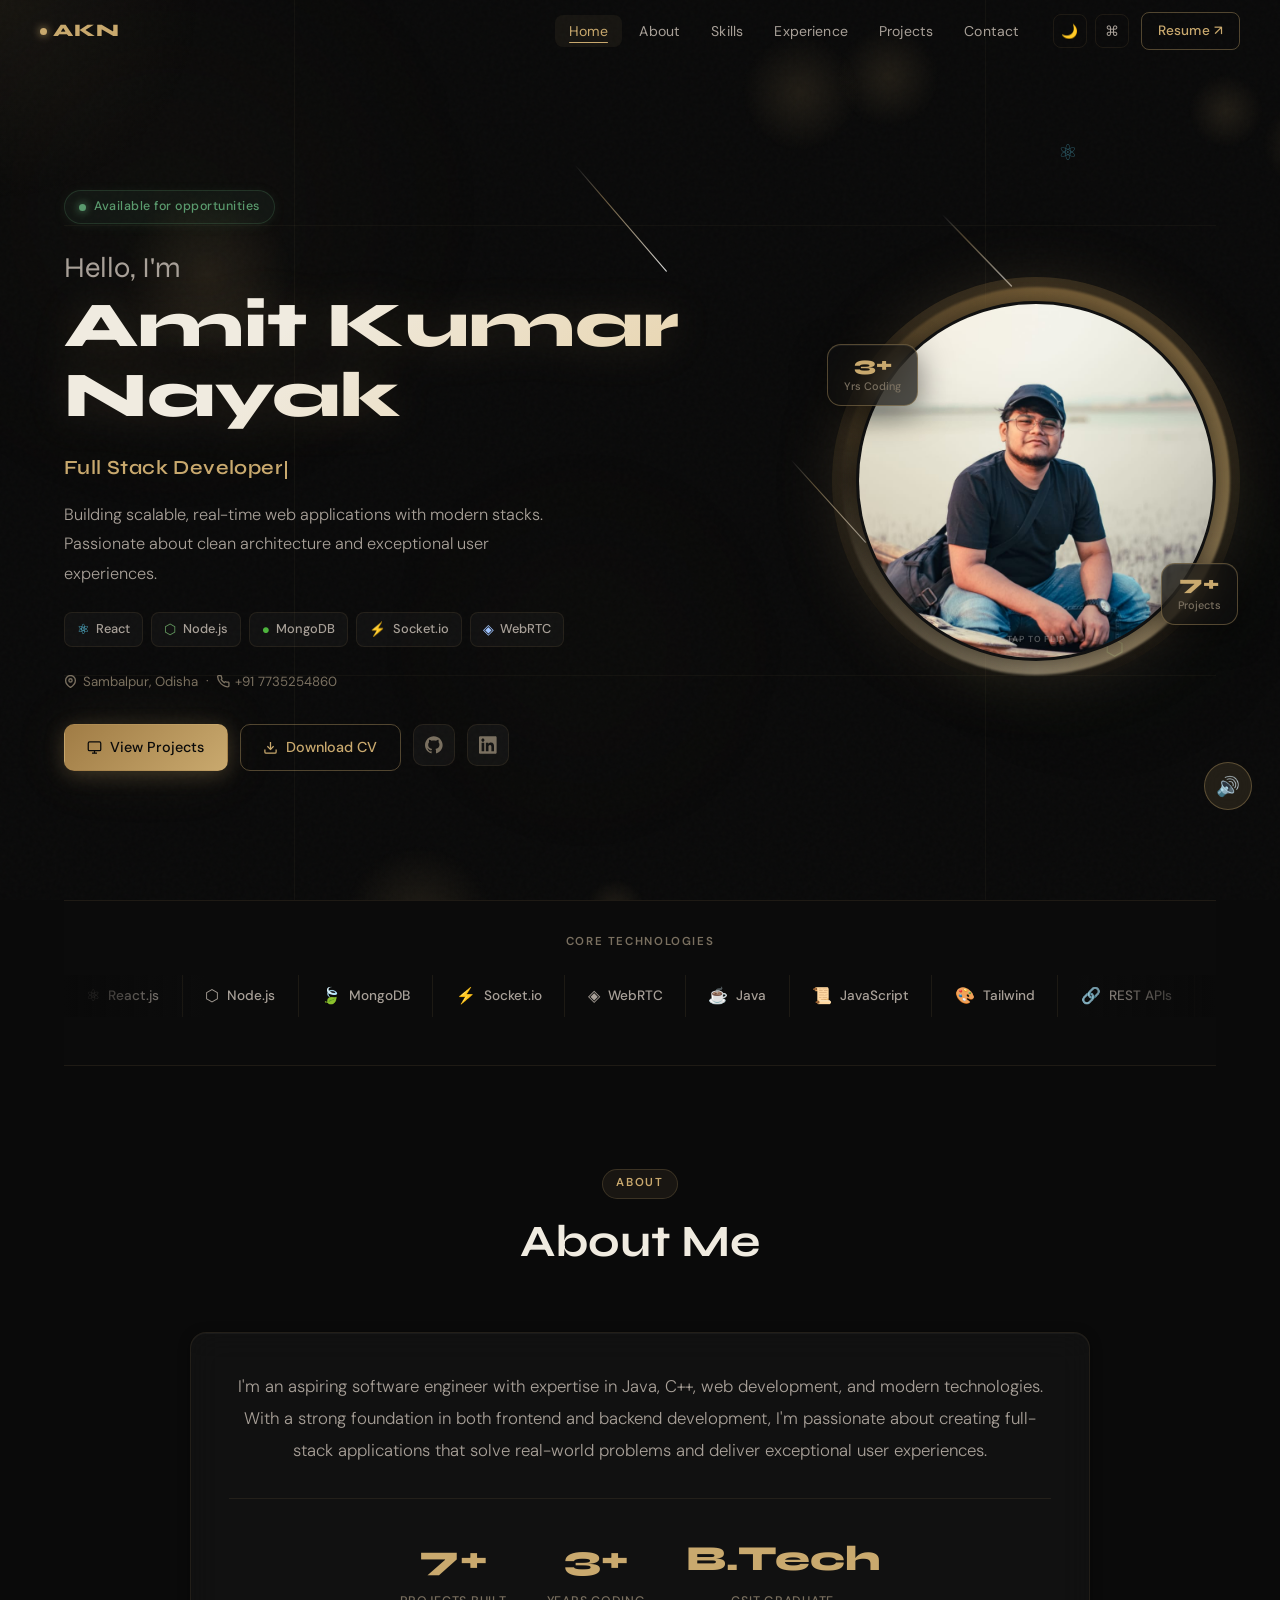
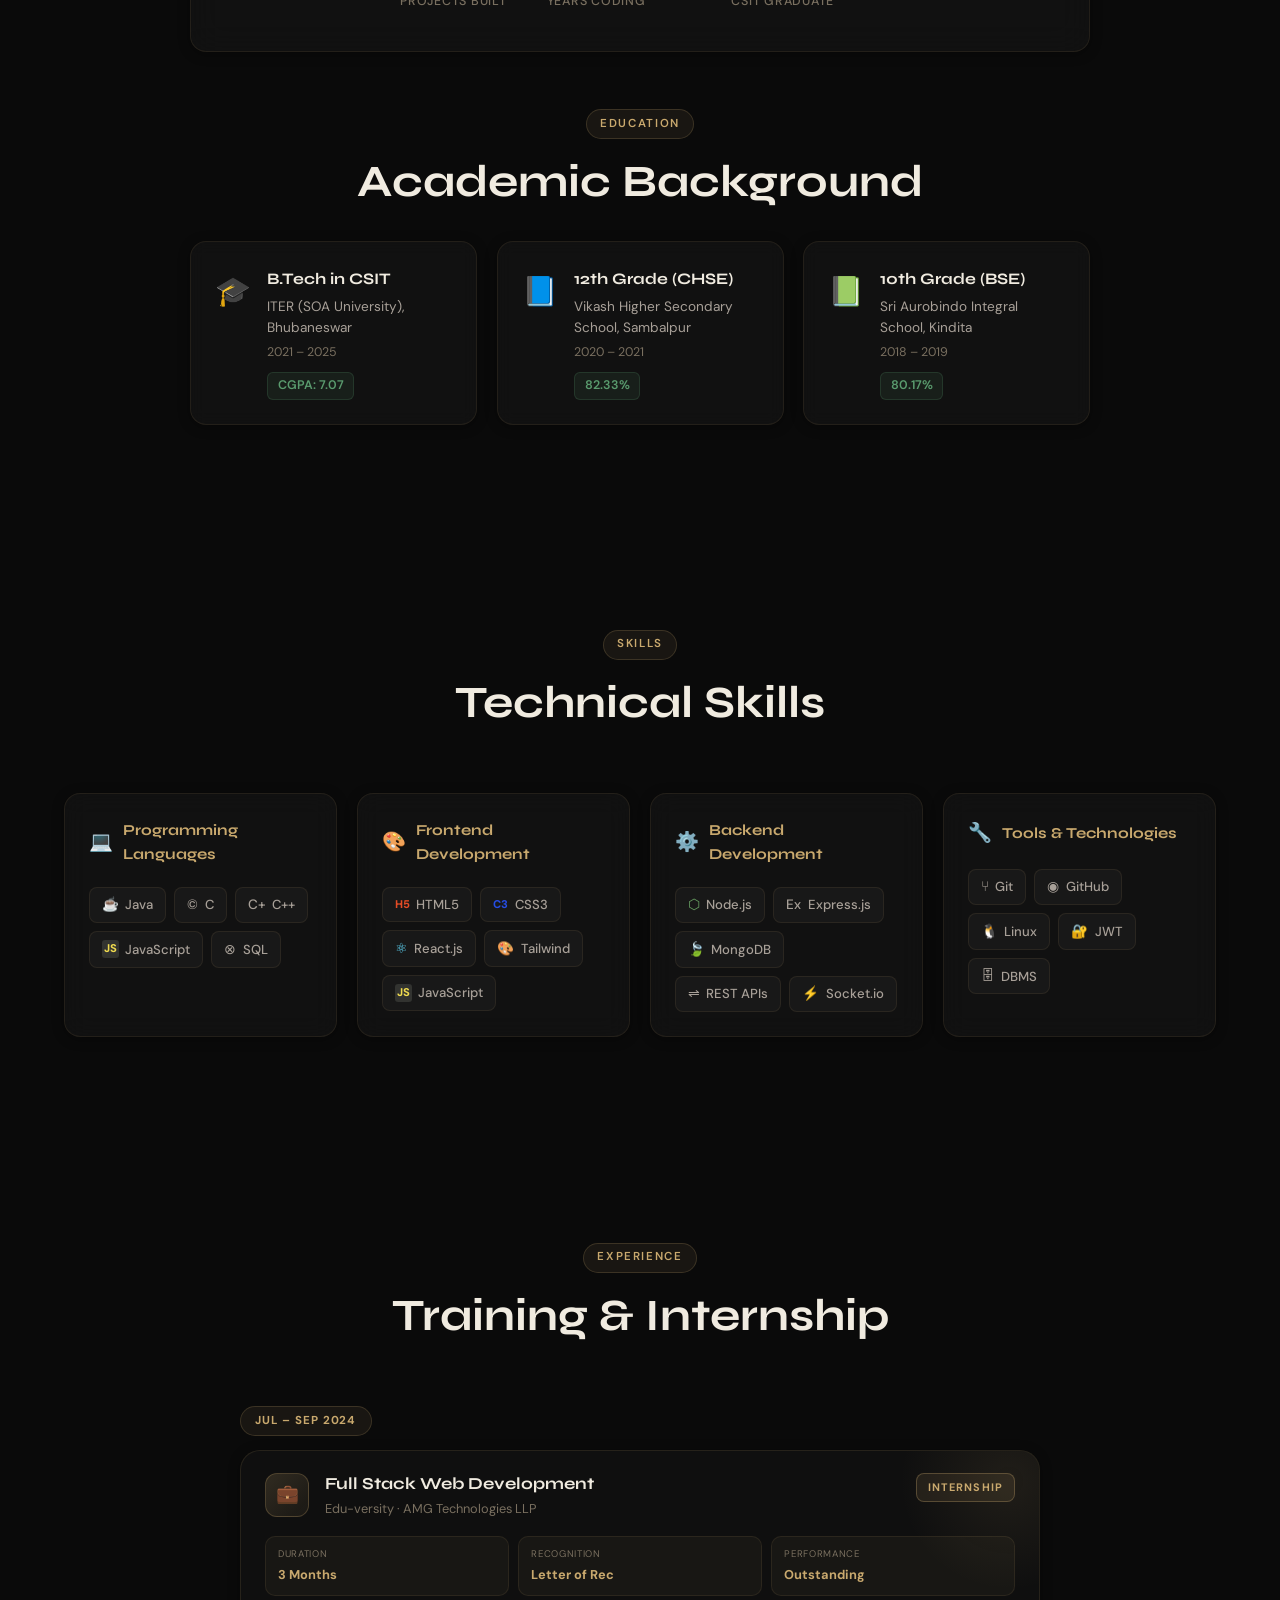
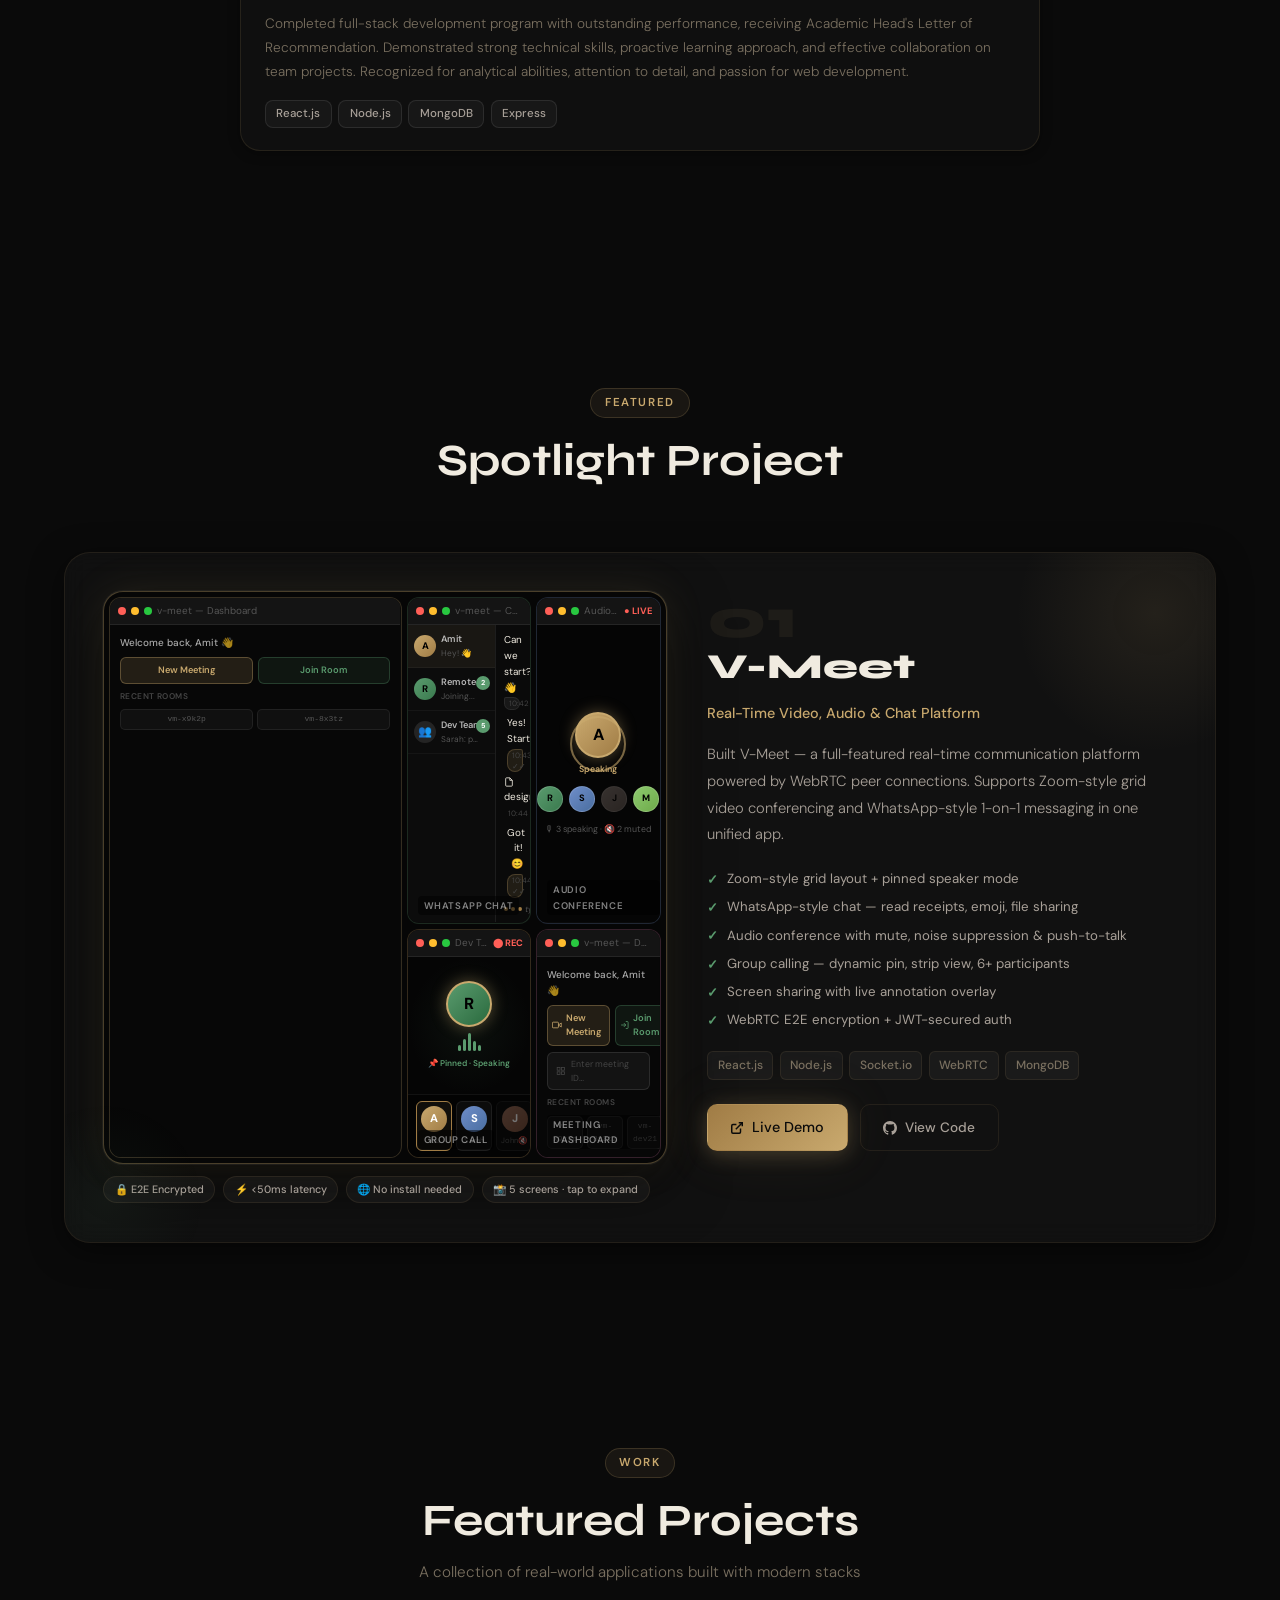
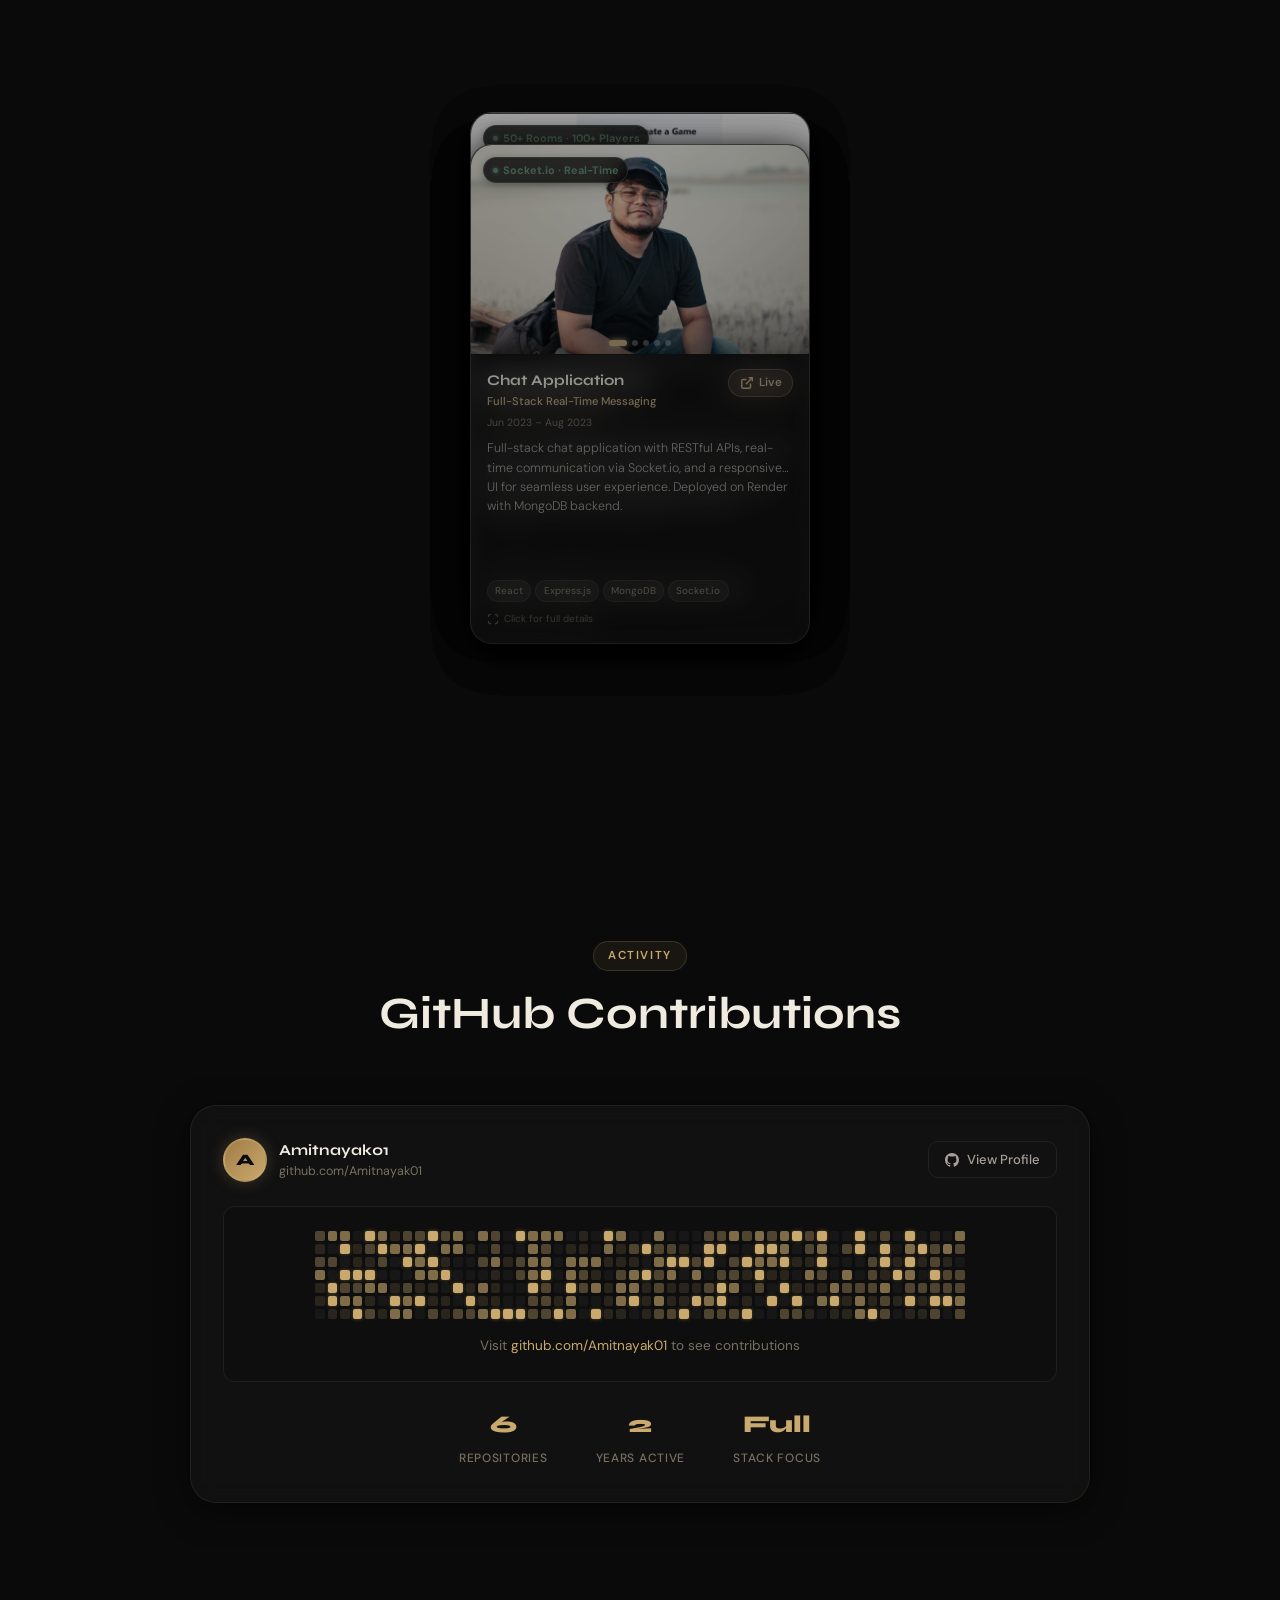
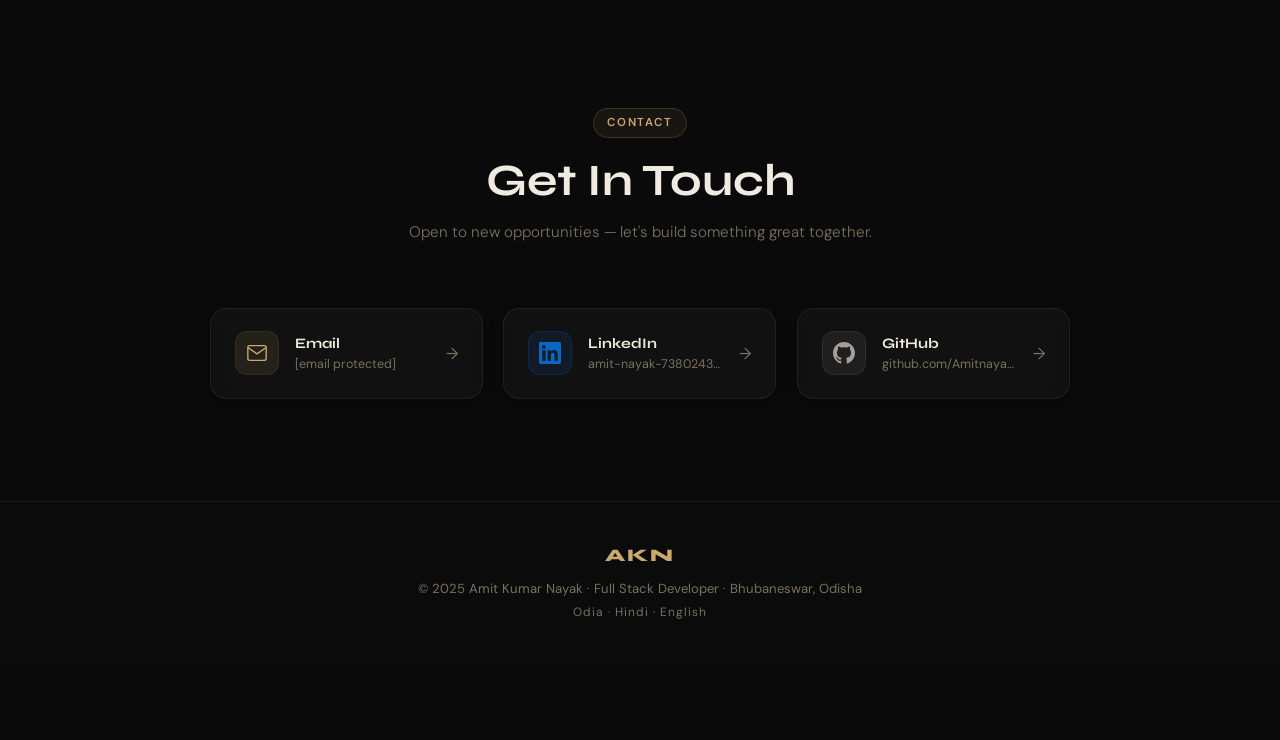
==== portfolio.html @ e5b090cf "Initial commit" ====
<!DOCTYPE html>
<html lang="en" data-theme="dark">
<head>
    <meta charset="UTF-8">
    <meta name="viewport" content="width=device-width, initial-scale=1.0">
    <title>Amit Kumar Nayak — Full Stack Developer</title>
    <meta name="description" content="Full Stack Developer specializing in React, Node.js, WebRTC & real-time applications. Building scalable, high-performance web experiences.">
    <link rel="preconnect" href="https://fonts.googleapis.com">
    <link rel="preconnect" href="https://fonts.gstatic.com" crossorigin>
    <link href="https://fonts.googleapis.com/css2?family=Syne:wght@400;500;600;700;800&family=DM+Sans:ital,opsz,wght@0,9..40,300;0,9..40,400;0,9..40,500;1,9..40,300&display=swap" rel="stylesheet">
    <link rel="stylesheet" href="styles.css">
    <style>
        /* ── Image slot styles ── */
.pc-img-slide {
    width: 100%;
    height: 100%;
    object-fit: cover;
    display: block;
    border-radius: 0;
    transition: transform 0.55s ease;
}y
        .pc-img-placeholder {
            width: 100%;
            height: 100%;
            display: flex;
            flex-direction: column;
            align-items: center;
            justify-content: center;
            gap: 0.6rem;
            background: rgba(255,255,255,0.03);
            border: 2px dashed rgba(201,169,110,0.25);
            border-radius: 10px;
            color: var(--text-muted);
            font-size: 0.78rem;
            text-align: center;
            padding: 1rem;
            pointer-events: none;
        }
        .pc-img-placeholder svg { opacity: 0.4; }
        .pc-img-placeholder span { opacity: 0.55; font-family: monospace; font-size: 0.7rem; }

        /* ── Project image click cursor ── */
        .pc-img-slide { cursor: zoom-in; }

        /* ══════════════════════════════════════════
           PROJECT IMAGE FULLSCREEN LIGHTBOX
        ══════════════════════════════════════════ */
        #projLightbox {
            position: fixed;
            inset: 0;
            z-index: 11000;
            display: flex;
            align-items: center;
            justify-content: center;
            opacity: 0;
            pointer-events: none;
            transition: opacity 0.3s ease;
        }
        #projLightbox.proj-lb-open {
            opacity: 1;
            pointer-events: auto;
        }
        #projLightbox .proj-lb-backdrop {
            position: absolute;
            inset: 0;
            background: rgba(0, 0, 0, 0.93);
            backdrop-filter: blur(18px) saturate(120%);
        }
        /* inner wrapper */
        #projLightbox .proj-lb-inner {
            position: relative;
            z-index: 1;
            display: flex;
            align-items: center;
            justify-content: center;
            width: 100vw;
            height: 100vh;
            padding: 60px 80px;
            box-sizing: border-box;
        }
        /* image */
        #projLightbox .proj-lb-img {
            max-width: 100%;
            max-height: 100%;
            object-fit: contain;
            border-radius: 12px;
            box-shadow: 0 30px 80px rgba(0,0,0,0.8), 0 0 0 1px rgba(201,169,110,0.15);
            display: block;
            transition: opacity 0.22s ease, transform 0.22s ease;
            user-select: none;
            -webkit-user-drag: none;
        }
        #projLightbox .proj-lb-img.proj-img-fade {
            opacity: 0;
            transform: scale(0.97);
        }
        /* close button */
        #projLightbox .proj-lb-close {
            position: fixed;
            top: 20px;
            right: 24px;
            width: 44px;
            height: 44px;
            border-radius: 50%;
            background: rgba(255,255,255,0.1);
            border: 1px solid rgba(255,255,255,0.18);
            color: #fff;
            cursor: pointer;
            display: flex;
            align-items: center;
            justify-content: center;
            z-index: 2;
            transition: all 0.22s ease;
            flex-shrink: 0;
        }
        #projLightbox .proj-lb-close:hover {
            background: rgba(255,59,48,0.3);
            border-color: rgba(255,59,48,0.6);
            color: #ff5f57;
            transform: scale(1.1) rotate(90deg);
        }
        /* nav buttons */
        #projLightbox .proj-lb-nav {
            position: fixed;
            top: 50%;
            transform: translateY(-50%);
            width: 52px;
            height: 52px;
            border-radius: 50%;
            background: rgba(255,255,255,0.09);
            border: 1px solid rgba(255,255,255,0.18);
            color: rgba(255,255,255,0.9);
            cursor: pointer;
            display: flex;
            align-items: center;
            justify-content: center;
            z-index: 2;
            transition: all 0.22s ease;
        }
        #projLightbox .proj-lb-nav:hover {
            background: rgba(201,169,110,0.22);
            border-color: rgba(201,169,110,0.55);
            color: #c9a96e;
            transform: translateY(-50%) scale(1.1);
        }
        #projLightbox .proj-lb-prev { left: 20px; }
        #projLightbox .proj-lb-next { right: 20px; }
        /* counter pill */
        #projLightbox .proj-lb-counter {
            position: fixed;
            bottom: 24px;
            left: 50%;
            transform: translateX(-50%);
            font-family: 'Syne', sans-serif;
            font-size: 0.78rem;
            font-weight: 600;
            color: rgba(255,255,255,0.45);
            background: rgba(0,0,0,0.5);
            border: 1px solid rgba(255,255,255,0.1);
            border-radius: 20px;
            padding: 0.3rem 0.9rem;
            z-index: 2;
            white-space: nowrap;
        }
        /* dot indicators */
        #projLightbox .proj-lb-dots {
            position: fixed;
            bottom: 58px;
            left: 50%;
            transform: translateX(-50%);
            display: flex;
            gap: 7px;
            z-index: 2;
        }
        #projLightbox .proj-lb-dot {
            width: 7px;
            height: 7px;
            border-radius: 50%;
            background: rgba(255,255,255,0.22);
            cursor: pointer;
            transition: all 0.22s ease;
            border: none;
            padding: 0;
        }
        #projLightbox .proj-lb-dot.active {
            background: #c9a96e;
            transform: scale(1.45);
        }
        /* project title badge */
        #projLightbox .proj-lb-title {
            position: fixed;
            top: 22px;
            left: 50%;
            transform: translateX(-50%);
            font-family: 'Syne', sans-serif;
            font-size: 0.82rem;
            font-weight: 700;
            color: rgba(255,255,255,0.6);
            background: rgba(0,0,0,0.5);
            border: 1px solid rgba(255,255,255,0.1);
            border-radius: 20px;
            padding: 0.3rem 1rem;
            z-index: 2;
            white-space: nowrap;
            letter-spacing: 0.04em;
        }
        @media (max-width: 600px) {
            #projLightbox .proj-lb-inner { padding: 52px 16px 80px; }
            #projLightbox .proj-lb-prev { left: 8px; }
            #projLightbox .proj-lb-next { right: 8px; }
            #projLightbox .proj-lb-nav { width: 40px; height: 40px; }
        }
    </style>
</head>
<body>


    <!-- ══════════════════════════════════════════
         PROJECT IMAGE FULLSCREEN LIGHTBOX
    ══════════════════════════════════════════ -->
    <div id="projLightbox" role="dialog" aria-modal="true" aria-label="Project screenshot viewer">
        <div class="proj-lb-backdrop" id="projLbBackdrop"></div>
        <div class="proj-lb-inner">
            <img class="proj-lb-img" id="projLbImg" src="" alt="Project screenshot" draggable="false">
        </div>
        <div class="proj-lb-title" id="projLbTitle"></div>
        <button class="proj-lb-close" id="projLbClose" aria-label="Close fullscreen">
            <svg width="20" height="20" viewBox="0 0 24 24" fill="none" stroke="currentColor" stroke-width="2.5"><line x1="18" y1="6" x2="6" y2="18"/><line x1="6" y1="6" x2="18" y2="18"/></svg>
        </button>
        <button class="proj-lb-nav proj-lb-prev" id="projLbPrev" aria-label="Previous image">
            <svg width="22" height="22" viewBox="0 0 24 24" fill="none" stroke="currentColor" stroke-width="2.5"><polyline points="15 18 9 12 15 6"/></svg>
        </button>
        <button class="proj-lb-nav proj-lb-next" id="projLbNext" aria-label="Next image">
            <svg width="22" height="22" viewBox="0 0 24 24" fill="none" stroke="currentColor" stroke-width="2.5"><polyline points="9 18 15 12 9 6"/></svg>
        </button>
        <div class="proj-lb-dots" id="projLbDots"></div>
        <div class="proj-lb-counter" id="projLbCounter">1 / 5</div>
    </div>

    <!-- ── Scroll Progress Bar ── -->
    <div class="scroll-progress" id="scrollProgress"></div>

    <!-- ── Cursor Glow ── -->
    <div class="cursor-glow" id="cursorGlow"></div>

    <!-- ── Animated Gradient Mesh ── -->
    <div class="gradient-mesh" aria-hidden="true">
        <div class="mesh-blob mesh-blob-1"></div>
        <div class="mesh-blob mesh-blob-2"></div>
        <div class="mesh-blob mesh-blob-3"></div>
    </div>

    <!-- ── Particles & Noise ── -->
    <div class="particles" id="particles"></div>
    <div class="noise-overlay" aria-hidden="true"></div>

    <!-- ── Command Palette ── -->
    <div class="cmd-overlay" id="cmdOverlay" role="dialog" aria-label="Command palette" aria-modal="true">
        <div class="cmd-palette" id="cmdPalette">
            <div class="cmd-input-wrap">
                <span class="cmd-icon">⌕</span>
                <input type="text" class="cmd-input" id="cmdInput" placeholder="Search… type a command" autocomplete="off" spellcheck="false">
                <span class="cmd-kbd">ESC</span>
            </div>
            <div class="cmd-results" id="cmdResults" role="listbox"></div>
            <div class="cmd-footer">
                <span class="cmd-hint"><kbd>↑</kbd><kbd>↓</kbd> navigate</span>
                <span class="cmd-hint"><kbd>↵</kbd> select</span>
                <span class="cmd-hint"><kbd>esc</kbd> close</span>
            </div>
        </div>
    </div>

    <!-- ── Navigation ── -->
    <nav id="navbar">
        <div class="nav-container">
            <div class="nav-brand">
                <span class="brand-dot"></span>AKN
            </div>

            <ul id="navMenu" role="menubar">
                <li role="none"><a href="#hero"       class="active" role="menuitem">Home</a></li>
                <li role="none"><a href="#about"      role="menuitem">About</a></li>
                <li role="none"><a href="#skills"     role="menuitem">Skills</a></li>
                <li role="none"><a href="#experience" role="menuitem">Experience</a></li>
                <li role="none"><a href="#projects"   role="menuitem">Projects</a></li>
                <li role="none"><a href="#contact"    role="menuitem">Contact</a></li>
            </ul>
            <div class="nav-controls">
                <button class="nav-icon-btn" id="themeToggle" aria-label="Toggle theme" title="Toggle theme">🌙</button>
                <button class="nav-icon-btn" id="cmdTrigger" aria-label="Open command palette" title="Command palette (Ctrl+K)">⌘</button>
                <a href="Amit Nayak-Resume.pdf" class="nav-resume-btn" target="_blank" rel="noopener">Resume ↗</a>
                <button class="menu-toggle" id="menuToggle" aria-label="Toggle menu" aria-expanded="false">
                <span></span><span></span><span></span>
            </button>
            </div>
        </div>
    </nav>

    <!-- ── Floating Hire Me Button ── -->
  <a href="mailto:amitkumarnayak330@gmail.com" class="hire-float" id="hireFloat" aria-label="Hire Amit">
    <span class="hf-dot"></span>
    Hire Me
</a>
    <button class="sound-float" id="soundToggle" aria-label="Mute sounds" title="Mute sounds">
    🔊
</button>

    <div class="container">

        <!-- ════════════════════════════════════════════
             HERO
        ════════════════════════════════════════════ -->
        <section id="hero" class="hero">
            <div class="hero-parallax-bg" aria-hidden="true">
                <div class="hero-grid-line hero-grid-h"></div>
                <div class="hero-grid-line hero-grid-h"></div>
                <div class="hero-grid-line hero-grid-v"></div>
                <div class="hero-grid-line hero-grid-v"></div>
            </div>
            <div class="hero-float-icons" aria-hidden="true">
                <span class="float-icon" style="color:#61dafb">⚛</span>
                <span class="float-icon" style="color:#68a063">⬡</span>
                <span class="float-icon" style="color:#c9a96e">◈</span>
            </div>
            <div class="hero-text">
                <div class="avail-badge">
                    <span class="avail-dot"></span>
                    Available for opportunities
                </div>
                <h1 class="hero-heading">
                    Hello, I'm<br>
                    <span class="hero-name">Amit Kumar<br>Nayak</span>
                </h1>
                <div class="hero-role-wrap">
                    <span class="hero-role-label" id="typingTarget"></span><span class="typing-cursor" id="typingCursor"></span>
                </div>
                <p class="hero-desc">Building scalable, real-time web applications with modern stacks. Passionate about clean architecture and exceptional user experiences.</p>
                <div class="hero-stack-badges">
                    <span class="hstack-badge"><span class="hs-icon react">⚛</span>React</span>
                    <span class="hstack-badge"><span class="hs-icon node">⬡</span>Node.js</span>
                    <span class="hstack-badge"><span class="hs-icon mongo">●</span>MongoDB</span>
                    <span class="hstack-badge"><span class="hs-icon socket">⚡</span>Socket.io</span>
                    <span class="hstack-badge"><span class="hs-icon webrtc">◈</span>WebRTC</span>
                </div>
                <div class="hero-meta">
                    <div class="hero-meta-item">
                        <svg width="13" height="13" viewBox="0 0 24 24" fill="none" stroke="currentColor" stroke-width="2.5" aria-hidden="true"><path d="M21 10c0 7-9 13-9 13s-9-6-9-13a9 9 0 0 1 18 0z"/><circle cx="12" cy="10" r="3"/></svg>
                        Sambalpur, Odisha
                    </div>
                    <div class="hero-meta-sep">·</div>
                    <div class="hero-meta-item">
                        <svg width="13" height="13" viewBox="0 0 24 24" fill="none" stroke="currentColor" stroke-width="2.5" aria-hidden="true"><path d="M22 16.92v3a2 2 0 0 1-2.18 2 19.79 19.79 0 0 1-8.63-3.07A19.5 19.5 0 0 1 4.36 12a19.79 19.79 0 0 1-3.07-8.67A2 2 0 0 1 3.11 1h3a2 2 0 0 1 2 1.72c.127.96.361 1.903.7 2.81a2 2 0 0 1-.45 2.11L7.91 8.4a16 16 0 0 0 5.55 5.55l.91-.91a2 2 0 0 1 2.11-.45c.907.339 1.85.573 2.81.7A2 2 0 0 1 21 16.92z"/></svg>
                        +91 7735254860
                    </div>
                </div>
                <div class="btn-group">
                    <a href="#projects" class="btn btn-primary btn-magnetic">
                        <svg width="15" height="15" viewBox="0 0 24 24" fill="none" stroke="currentColor" stroke-width="2" aria-hidden="true"><rect x="2" y="3" width="20" height="14" rx="2"/><line x1="8" y1="21" x2="16" y2="21"/><line x1="12" y1="17" x2="12" y2="21"/></svg>
                        View Projects
                    </a>
                    <a href="Amit Nayak-Resume.pdf" class="btn btn-secondary btn-magnetic" target="_blank" rel="noopener">
                        <svg width="15" height="15" viewBox="0 0 24 24" fill="none" stroke="currentColor" stroke-width="2" aria-hidden="true"><path d="M21 15v4a2 2 0 0 1-2 2H5a2 2 0 0 1-2-2v-4"/><polyline points="7 10 12 15 17 10"/><line x1="12" y1="15" x2="12" y2="3"/></svg>
                        Download CV
                    </a>
                    <a href="https://github.com/Amitnayak01" target="_blank" rel="noopener" class="btn btn-icon btn-magnetic" aria-label="GitHub">
                        <svg width="18" height="18" viewBox="0 0 24 24" fill="currentColor" aria-hidden="true"><path d="M12 0c-6.626 0-12 5.373-12 12 0 5.302 3.438 9.8 8.207 11.387.599.111.793-.261.793-.577v-2.234c-3.338.726-4.033-1.416-4.033-1.416-.546-1.387-1.333-1.756-1.333-1.756-1.089-.745.083-.729.083-.729 1.205.084 1.839 1.237 1.839 1.237 1.07 1.834 2.807 1.304 3.492.997.107-.775.418-1.305.762-1.604-2.665-.305-5.467-1.334-5.467-5.931 0-1.311.469-2.381 1.236-3.221-.124-.303-.535-1.524.117-3.176 0 0 1.008-.322 3.301 1.23.957-.266 1.983-.399 3.003-.404 1.02.005 2.047.138 3.006.404 2.291-1.552 3.297-1.23 3.297-1.23.653 1.653.242 2.874.118 3.176.77.84 1.235 1.911 1.235 3.221 0 4.609-2.807 5.624-5.479 5.921.43.372.823 1.102.823 2.222v3.293c0 .319.192.694.801.576 4.765-1.589 8.199-6.086 8.199-11.386 0-6.627-5.373-12-12-12z"/></svg>
                    </a>
                    <a href="https://linkedin.com/in/amit-nayak-738024344" target="_blank" rel="noopener" class="btn btn-icon btn-magnetic" aria-label="LinkedIn">
                        <svg width="18" height="18" viewBox="0 0 24 24" fill="currentColor" aria-hidden="true"><path d="M20.447 20.452h-3.554v-5.569c0-1.328-.027-3.037-1.852-3.037-1.853 0-2.136 1.445-2.136 2.939v5.667H9.351V9h3.414v1.561h.046c.477-.9 1.637-1.85 3.37-1.85 3.601 0 4.267 2.37 4.267 5.455v6.286zM5.337 7.433c-1.144 0-2.063-.926-2.063-2.065 0-1.138.92-2.063 2.063-2.063 1.14 0 2.064.925 2.064 2.063 0 1.139-.925 2.065-2.064 2.065zm1.782 13.019H3.555V9h3.564v11.452zM22.225 0H1.771C.792 0 0 .774 0 1.729v20.542C0 23.227.792 24 1.771 24h20.451C23.2 24 24 23.227 24 22.271V1.729C24 .774 23.2 0 22.222 0h.003z"/></svg>
                    </a>
                </div>
            </div>

            <div class="hero-visual">
                <div class="hero-image-wrap" id="heroImgWrap">
                    <div class="hero-glow-ring" aria-hidden="true"></div>
                    <div class="hero-glow-ring-2" aria-hidden="true"></div>

                    <div class="hero-img-outer" onclick="flipHeroAvatar()">
    <img src="profile.jpg" alt="Amit Kumar Nayak" class="hero-img" loading="eager">

    <!-- Back face -->
    <div class="hero-img-back">
        <div class="hb-initials">AKN</div>
        <div class="hb-name">Amit Kumar<br>Nayak</div>
        <div class="hb-role">Full Stack Developer</div>
        <div class="hb-stack">
            <span>React</span>
            <span>Node.js</span>
            <span>WebRTC</span>
            <span>MongoDB</span>
        </div>
    </div>

    <!-- Tap hint -->
    <div class="hero-tap-hint">tap to flip</div>
</div>


                    <div class="hero-stat-card stat-card-1" aria-label="7 plus projects">
                        <span class="stat-num" data-count="7" data-suffix="+">7+</span>
                        <span class="stat-label">Projects</span>
                    </div>
                    <div class="hero-stat-card stat-card-2" aria-label="3 plus years coding">
                        <span class="stat-num" data-count="3" data-suffix="+">3+</span>
                        <span class="stat-label">Yrs Coding</span>
                    </div>
                    <div class="hero-orbit-dot dot-1" aria-hidden="true"></div>
                    <div class="hero-orbit-dot dot-2" aria-hidden="true"></div>
                    <div class="hero-orbit-dot dot-3" aria-hidden="true"></div>
                </div>
            </div>
        </section>

        <!-- ════════════════════════════════════════════
             TECH STACK MARQUEE
        ════════════════════════════════════════════ -->
        <section id="techstack" class="techstack-section" aria-label="Technology stack">
            <div class="ts-label">Core Technologies</div>
            <div class="ts-track-wrap">
                <div class="ts-track">
                    <div class="ts-item"><span class="ts-icon">⚛</span><span>React.js</span></div>
                    <div class="ts-item"><span class="ts-icon">⬡</span><span>Node.js</span></div>
                    <div class="ts-item"><span class="ts-icon">🍃</span><span>MongoDB</span></div>
                    <div class="ts-item"><span class="ts-icon">⚡</span><span>Socket.io</span></div>
                    <div class="ts-item"><span class="ts-icon">◈</span><span>WebRTC</span></div>
                    <div class="ts-item"><span class="ts-icon">☕</span><span>Java</span></div>
                    <div class="ts-item"><span class="ts-icon">📜</span><span>JavaScript</span></div>
                    <div class="ts-item"><span class="ts-icon">🎨</span><span>Tailwind</span></div>
                    <div class="ts-item"><span class="ts-icon">🔗</span><span>REST APIs</span></div>
                    <div class="ts-item"><span class="ts-icon">🔐</span><span>JWT Auth</span></div>
                    <div class="ts-item"><span class="ts-icon">⚛</span><span>React.js</span></div>
                    <div class="ts-item"><span class="ts-icon">⬡</span><span>Node.js</span></div>
                    <div class="ts-item"><span class="ts-icon">🍃</span><span>MongoDB</span></div>
                    <div class="ts-item"><span class="ts-icon">⚡</span><span>Socket.io</span></div>
                    <div class="ts-item"><span class="ts-icon">◈</span><span>WebRTC</span></div>
                    <div class="ts-item"><span class="ts-icon">☕</span><span>Java</span></div>
                    <div class="ts-item"><span class="ts-icon">📜</span><span>JavaScript</span></div>
                    <div class="ts-item"><span class="ts-icon">🎨</span><span>Tailwind</span></div>
                    <div class="ts-item"><span class="ts-icon">🔗</span><span>REST APIs</span></div>
                    <div class="ts-item"><span class="ts-icon">🔐</span><span>JWT Auth</span></div>
                </div>
            </div>
        </section>

        <!-- ════════════════════════════════════════════
             ABOUT & EDUCATION
        ════════════════════════════════════════════ -->
        <section id="about">
            <div class="section-header">
                <span class="section-tag">About</span>
                <h2 class="section-title">About Me</h2>
            </div>
            <div class="about-content">
                <div class="about-text-block reveal blur-reveal">
                    <p>I'm an aspiring software engineer with expertise in Java, C++, web development, and modern technologies. With a strong foundation in both frontend and backend development, I'm passionate about creating full-stack applications that solve real-world problems and deliver exceptional user experiences.</p>
                    <div class="about-highlights">
                        <div class="about-hl-item">
                            <span class="hl-num"><span class="count-up" data-target="7" data-suffix="+">0</span></span>
                            <span class="hl-label">Projects Built</span>
                        </div>
                        <div class="about-hl-item">
                            <span class="hl-num"><span class="count-up" data-target="3" data-suffix="+">0</span></span>
                            <span class="hl-label">Years Coding</span>
                        </div>
                        <div class="about-hl-item">
                            <span class="hl-num">B.Tech</span>
                            <span class="hl-label">CSIT Graduate</span>
                        </div>
                    </div>
                </div>
                <div class="section-header edu-header">
                    <span class="section-tag">Education</span>
                    <h2 class="section-title">Academic Background</h2>
                </div>
                <div class="education-grid">
                    <div class="education-card reveal">
                        <div class="edu-icon">🎓</div>
                        <div class="edu-info">
                            <h3>B.Tech in CSIT</h3>
                            <p class="institution">ITER (SOA University), Bhubaneswar</p>
                            <p class="duration">2021 – 2025</p>
                            <span class="edu-score">CGPA: 7.07</span>
                        </div>
                    </div>
                    <div class="education-card reveal">
                        <div class="edu-icon">📘</div>
                        <div class="edu-info">
                            <h3>12th Grade (CHSE)</h3>
                            <p class="institution">Vikash Higher Secondary School, Sambalpur</p>
                            <p class="duration">2020 – 2021</p>
                            <span class="edu-score">82.33%</span>
                        </div>
                    </div>
                    <div class="education-card reveal">
                        <div class="edu-icon">📗</div>
                        <div class="edu-info">
                            <h3>10th Grade (BSE)</h3>
                            <p class="institution">Sri Aurobindo Integral School, Kindita</p>
                            <p class="duration">2018 – 2019</p>
                            <span class="edu-score">80.17%</span>
                        </div>
                    </div>
                </div>
            </div>
        </section>

        <!-- ════════════════════════════════════════════
             SKILLS
        ════════════════════════════════════════════ -->
        <section id="skills">
            <div class="section-header">
                <span class="section-tag">Skills</span>
                <h2 class="section-title">Technical Skills</h2>
            </div>
            <div class="skills-container">
                <div class="skill-category reveal">
                    <div class="skill-cat-header"><span class="skill-cat-icon">💻</span><h3>Programming Languages</h3></div>
                    <div class="skill-tags">
                        <span class="skill-tag"><span class="st-icon">☕</span>Java</span>
                        <span class="skill-tag"><span class="st-icon">©</span>C</span>
                        <span class="skill-tag"><span class="st-icon">C+</span>C++</span>
                        <span class="skill-tag"><span class="st-icon js-c">JS</span>JavaScript</span>
                        <span class="skill-tag"><span class="st-icon">⊗</span>SQL</span>
                    </div>
                </div>
                <div class="skill-category reveal">
                    <div class="skill-cat-header"><span class="skill-cat-icon">🎨</span><h3>Frontend Development</h3></div>
                    <div class="skill-tags">
                        <span class="skill-tag"><span class="st-icon ht">H5</span>HTML5</span>
                        <span class="skill-tag"><span class="st-icon cs">C3</span>CSS3</span>
                        <span class="skill-tag"><span class="st-icon re">⚛</span>React.js</span>
                        <span class="skill-tag"><span class="st-icon">🎨</span>Tailwind</span>
                        <span class="skill-tag"><span class="st-icon js-c">JS</span>JavaScript</span>
                    </div>
                </div>
                <div class="skill-category reveal">
                    <div class="skill-cat-header"><span class="skill-cat-icon">⚙️</span><h3>Backend Development</h3></div>
                    <div class="skill-tags">
                        <span class="skill-tag"><span class="st-icon no">⬡</span>Node.js</span>
                        <span class="skill-tag"><span class="st-icon">Ex</span>Express.js</span>
                        <span class="skill-tag"><span class="st-icon">🍃</span>MongoDB</span>
                        <span class="skill-tag"><span class="st-icon">⇌</span>REST APIs</span>
                        <span class="skill-tag"><span class="st-icon">⚡</span>Socket.io</span>
                    </div>
                </div>
                <div class="skill-category reveal">
                    <div class="skill-cat-header"><span class="skill-cat-icon">🔧</span><h3>Tools &amp; Technologies</h3></div>
                    <div class="skill-tags">
                        <span class="skill-tag"><span class="st-icon">⑂</span>Git</span>
                        <span class="skill-tag"><span class="st-icon">◉</span>GitHub</span>
                        <span class="skill-tag"><span class="st-icon">🐧</span>Linux</span>
                        <span class="skill-tag"><span class="st-icon">🔐</span>JWT</span>
                        <span class="skill-tag"><span class="st-icon">🗄</span>DBMS</span>
                    </div>
                </div>
            </div>
        </section>

        <!-- ════════════════════════════════════════════
             EXPERIENCE
        ════════════════════════════════════════════ -->
        <section id="experience">
            <div class="section-header">
                <span class="section-tag">Experience</span>
                <h2 class="section-title">Training &amp; Internship</h2>
            </div>
            <div class="timeline">
                <div class="timeline-line" aria-hidden="true"></div>
                <div class="timeline-item experience-card reveal">
                    <div class="timeline-dot" aria-hidden="true"></div>
                    <div class="tl-date">Jul – Sep 2024</div>
                    <div class="tl-content">
                        <div class="tl-header">
                            <div>
                                <h3>Full Stack Web Development</h3>
                                <p class="company">Edu-versity · AMG Technologies LLP</p>
                            </div>
                            <span class="tl-badge">Internship</span>
                        </div>
                        <div class="tl-stats">
    <div class="tl-stat">
        <div class="tl-stat-label">Duration</div>
        <div class="tl-stat-val">3 Months</div>
    </div>
    <div class="tl-stat">
        <div class="tl-stat-label">Recognition</div>
        <div class="tl-stat-val">Letter of Rec</div>
    </div>
    <div class="tl-stat">
        <div class="tl-stat-label">Performance</div>
        <div class="tl-stat-val">Outstanding</div>
    </div>
</div>
                        <p>Completed full-stack development program with outstanding performance, receiving Academic Head's Letter of Recommendation. Demonstrated strong technical skills, proactive learning approach, and effective collaboration on team projects. Recognized for analytical abilities, attention to detail, and passion for web development.</p>
                        <div class="tl-tags">
                            <span>React.js</span><span>Node.js</span><span>MongoDB</span><span>Express</span>
                        </div>
                    </div>
                </div>
            </div>
        </section>

        <!-- ════════════════════════════════════════════
             FEATURED PROJECT
        ════════════════════════════════════════════ -->
        <section id="featured" class="featured-section">
            <div class="section-header">
                <span class="section-tag">Featured</span>
                <h2 class="section-title">Spotlight Project</h2>
            </div>
            <div class="featured-card reveal blur-reveal">
                <div class="featured-preview-wrap">
                    <div class="vmg-mosaic" id="vmGallery">
                        <div class="vmg-cell vmg-large" data-index="0" role="button" tabindex="0" aria-label="Open screenshot 1 fullscreen">
                            <div class="vmg-screenshot vmg-s0">
                                <div class="vmg-s-topbar">
                                    <span class="vmg-dot r"></span><span class="vmg-dot y"></span><span class="vmg-dot g"></span>
                                    <span class="vmg-s-url">v-meet2.vercel.app</span>
                                    <span class="vmg-s-rec">⬤ REC</span>
                                </div>
                                <div class="vmg-s-body">
                                    <div class="vmg-grid4">
                                        <div class="vmg-vcell vmg-active"><div class="vmg-av" style="background:linear-gradient(135deg,#c9a96e,#7a5520)">A</div><div class="vmg-vname">Amit<span class="vmg-host">Host</span></div><div class="vmg-vring"></div><div class="vmg-vbar"><span></span><span></span><span></span><span></span><span></span></div></div>
                                        <div class="vmg-vcell"><div class="vmg-av" style="background:linear-gradient(135deg,#5a9b6e,#2a6a3e)">R</div><div class="vmg-vname">Remote</div></div>
                                        <div class="vmg-vcell"><div class="vmg-av" style="background:linear-gradient(135deg,#6e8dc9,#3a5ea0)">S</div><div class="vmg-vname">Sarah</div></div>
                                        <div class="vmg-vcell vmg-screenshare"><div class="vmg-ss-label">🖥️ Sharing</div><div class="vmg-ssbar"><i></i><i></i><i></i><i></i><i></i></div></div>
                                    </div>
                                    <div class="vmg-ctrl-row">
                                        <button class="vmg-cb vmg-cb-on"><svg width="12" height="12" viewBox="0 0 24 24" fill="currentColor"><path d="M12 2a3 3 0 0 1 3 3v6a3 3 0 0 1-6 0V5a3 3 0 0 1 3-3z"/><path d="M19 10v1a7 7 0 0 1-14 0v-1"/></svg></button>
                                        <button class="vmg-cb vmg-cb-on"><svg width="12" height="12" viewBox="0 0 24 24" fill="none" stroke="currentColor" stroke-width="2.5"><path d="M23 7l-7 5 7 5V7z"/><rect x="1" y="5" width="15" height="14" rx="2"/></svg></button>
                                        <button class="vmg-cb"><svg width="12" height="12" viewBox="0 0 24 24" fill="none" stroke="currentColor" stroke-width="2.5"><rect x="2" y="3" width="20" height="14" rx="2"/><polyline points="8 21 12 17 16 21"/></svg></button>
                                        <button class="vmg-cb vmg-cb-end"><svg width="12" height="12" viewBox="0 0 24 24" fill="currentColor"><path d="M6.6 10.8c1.4 2.8 3.8 5.1 6.6 6.6l2.2-2.2c.3-.3.7-.4 1-.2 1.1.4 2.3.6 3.6.6.6 0 1 .4 1 1V20c0 .6-.4 1-1 1C10.4 21 3 13.6 3 5c0-.6.4-1 1-1h3.5c.6 0 1 .4 1 1 0 1.3.2 2.5.6 3.6.1.3 0 .7-.2 1L6.6 10.8z"/></svg></button>
                                    </div>
                                </div>
                            </div>
                            <div class="vmg-overlay"><svg width="22" height="22" viewBox="0 0 24 24" fill="none" stroke="currentColor" stroke-width="2"><path d="M8 3H5a2 2 0 0 0-2 2v3m18 0V5a2 2 0 0 0-2-2h-3m0 18h3a2 2 0 0 0 2-2v-3M3 16v3a2 2 0 0 0 2 2h3"/></svg><span>Fullscreen</span></div>
                            <div class="vmg-label">Zoom Grid Call</div>
                        </div>
                        <div class="vmg-right-col">
                            <div class="vmg-cell vmg-small" data-index="1" role="button" tabindex="0" aria-label="Open screenshot 2">
                                <div class="vmg-screenshot vmg-s1">
                                    <div class="vmg-s-topbar sm"><span class="vmg-dot r"></span><span class="vmg-dot y"></span><span class="vmg-dot g"></span><span class="vmg-s-url">v-meet — Chat</span></div>
                                    <div class="vmg-chat-mini">
                                        <div class="vmg-chat-sb">
                                            <div class="vmg-csb-item active"><div class="vmg-cav" style="background:linear-gradient(135deg,#c9a96e,#a07c45)">A</div><div><div class="vmg-cn">Amit</div><div class="vmg-cl">Hey! 👋</div></div></div>
                                            <div class="vmg-csb-item"><div class="vmg-cav" style="background:linear-gradient(135deg,#5a9b6e,#3a7a4e)">R</div><div><div class="vmg-cn">Remote</div><div class="vmg-cl">Joining...</div></div><span class="vmg-badge">2</span></div>
                                            <div class="vmg-csb-item"><div class="vmg-cav vmg-grp">👥</div><div><div class="vmg-cn">Dev Team</div><div class="vmg-cl">Sarah: pushed</div></div><span class="vmg-badge">5</span></div>
                                        </div>
                                        <div class="vmg-chat-msgs">
                                            <div class="vmg-msg in">Can we start? 👋<span>10:42</span></div>
                                            <div class="vmg-msg out">Yes! Starting... <span>10:43 ✓✓</span></div>
                                            <div class="vmg-msg in vmg-file"><svg width="10" height="10" viewBox="0 0 24 24" fill="none" stroke="currentColor" stroke-width="2"><path d="M14 2H6a2 2 0 0 0-2 2v16a2 2 0 0 0 2 2h12a2 2 0 0 0 2-2V8z"/><polyline points="14 2 14 8 20 8"/></svg> design.pdf<span>10:44</span></div>
                                            <div class="vmg-msg out">Got it! 😊<span>10:44 ✓✓</span></div>
                                            <div class="vmg-typing"><span></span><span></span><span></span><em>typing…</em></div>
                                        </div>
                                    </div>
                                </div>
                                <div class="vmg-overlay"><svg width="18" height="18" viewBox="0 0 24 24" fill="none" stroke="currentColor" stroke-width="2"><path d="M8 3H5a2 2 0 0 0-2 2v3m18 0V5a2 2 0 0 0-2-2h-3m0 18h3a2 2 0 0 0 2-2v-3M3 16v3a2 2 0 0 0 2 2h3"/></svg></div>
                                <div class="vmg-label">WhatsApp Chat</div>
                            </div>
                            <div class="vmg-cell vmg-small" data-index="2" role="button" tabindex="0" aria-label="Open screenshot 3">
                                <div class="vmg-screenshot vmg-s2">
                                    <div class="vmg-s-topbar sm"><span class="vmg-dot r"></span><span class="vmg-dot y"></span><span class="vmg-dot g"></span><span class="vmg-s-url">Audio Conference</span><span class="vmg-s-rec">● LIVE</span></div>
                                    <div class="vmg-audio-mini">
                                        <div class="vmg-audio-center-mini"><div class="vmg-pulse-ring"></div><div class="vmg-pulse-ring vmg-pr2"></div><div class="vmg-av-large" style="background:linear-gradient(135deg,#c9a96e,#a07c45)">A</div><div class="vmg-speak-label">Speaking</div></div>
                                        <div class="vmg-orb-row">
                                            <div class="vmg-mini-orb" style="background:linear-gradient(135deg,#5a9b6e,#3a7a4e)">R</div>
                                            <div class="vmg-mini-orb" style="background:linear-gradient(135deg,#6e8dc9,#4a6ea0)">S</div>
                                            <div class="vmg-mini-orb vmg-orb-muted" style="background:linear-gradient(135deg,#9b6e5a,#7a4e3a)">J</div>
                                            <div class="vmg-mini-orb" style="background:linear-gradient(135deg,#8dc96e,#6eab4a)">M</div>
                                        </div>
                                        <div class="vmg-audio-stat">🎙 3 speaking · 🔇 2 muted</div>
                                    </div>
                                </div>
                                <div class="vmg-overlay"><svg width="18" height="18" viewBox="0 0 24 24" fill="none" stroke="currentColor" stroke-width="2"><path d="M8 3H5a2 2 0 0 0-2 2v3m18 0V5a2 2 0 0 0-2-2h-3m0 18h3a2 2 0 0 0 2-2v-3M3 16v3a2 2 0 0 0 2 2h3"/></svg></div>
                                <div class="vmg-label">Audio Conference</div>
                            </div>
                            <div class="vmg-cell vmg-small" data-index="3" role="button" tabindex="0" aria-label="Open screenshot 4">
                                <div class="vmg-screenshot vmg-s3">
                                    <div class="vmg-s-topbar sm"><span class="vmg-dot r"></span><span class="vmg-dot y"></span><span class="vmg-dot g"></span><span class="vmg-s-url">Dev Team · 6 members</span><span class="vmg-s-rec">⬤ REC</span></div>
                                    <div class="vmg-group-mini">
                                        <div class="vmg-pin-stage"><div class="vmg-av-large" style="background:linear-gradient(135deg,#5a9b6e,#2a6a3e)">R</div><div class="vmg-pin-wave"><i></i><i></i><i></i><i></i><i></i></div><div class="vmg-pin-tag">📌 Pinned · Speaking</div></div>
                                        <div class="vmg-strip-mini">
                                            <div class="vmg-sm-cell vmg-sm-me"><div class="vmg-av sm" style="background:linear-gradient(135deg,#c9a96e,#a07c45)">A</div><small>You</small></div>
                                            <div class="vmg-sm-cell"><div class="vmg-av sm" style="background:linear-gradient(135deg,#6e8dc9,#4a6ea0)">S</div><small>Sarah</small></div>
                                            <div class="vmg-sm-cell vmg-muted"><div class="vmg-av sm" style="background:linear-gradient(135deg,#9b6e5a,#7a4e3a)">J</div><small>John🔇</small></div>
                                            <div class="vmg-sm-cell"><div class="vmg-av sm" style="background:linear-gradient(135deg,#8dc96e,#6eab4a)">M</div><small>Maya</small></div>
                                        </div>
                                    </div>
                                </div>
                                <div class="vmg-overlay"><svg width="18" height="18" viewBox="0 0 24 24" fill="none" stroke="currentColor" stroke-width="2"><path d="M8 3H5a2 2 0 0 0-2 2v3m18 0V5a2 2 0 0 0-2-2h-3m0 18h3a2 2 0 0 0 2-2v-3M3 16v3a2 2 0 0 0 2 2h3"/></svg></div>
                                <div class="vmg-label">Group Call</div>
                            </div>
                            <div class="vmg-cell vmg-small" data-index="4" role="button" tabindex="0" aria-label="Open screenshot 5">
                                <div class="vmg-screenshot vmg-s4">
                                    <div class="vmg-s-topbar sm"><span class="vmg-dot r"></span><span class="vmg-dot y"></span><span class="vmg-dot g"></span><span class="vmg-s-url">v-meet — Dashboard</span></div>
                                    <div class="vmg-dash-mini">
                                        <div class="vmg-dash-welcome">Welcome back, Amit 👋</div>
                                        <div class="vmg-dash-row">
                                            <div class="vmg-dash-btn vmg-new-meet"><svg width="14" height="14" viewBox="0 0 24 24" fill="none" stroke="currentColor" stroke-width="2"><path d="M23 7l-7 5 7 5V7z"/><rect x="1" y="5" width="15" height="14" rx="2"/></svg> New Meeting</div>
                                            <div class="vmg-dash-btn vmg-join-meet"><svg width="14" height="14" viewBox="0 0 24 24" fill="none" stroke="currentColor" stroke-width="2"><path d="M15 3h4a2 2 0 0 1 2 2v14a2 2 0 0 1-2 2h-4"/><polyline points="10 17 15 12 10 7"/><line x1="15" y1="12" x2="3" y2="12"/></svg> Join Room</div>
                                        </div>
                                        <div class="vmg-input-mini"><svg width="10" height="10" viewBox="0 0 24 24" fill="none" stroke="currentColor" stroke-width="2"><rect x="3" y="3" width="7" height="7"/><rect x="14" y="3" width="7" height="7"/><rect x="3" y="14" width="7" height="7"/><rect x="14" y="14" width="7" height="7"/></svg> Enter meeting ID…</div>
                                        <div class="vmg-recent-label">Recent Rooms</div>
                                        <div class="vmg-recent-row">
                                            <div class="vmg-recent-item">vm-x9k2p</div>
                                            <div class="vmg-recent-item">vm-8x3tz</div>
                                            <div class="vmg-recent-item">vm-dev21</div>
                                        </div>
                                    </div>
                                </div>
                                <div class="vmg-overlay"><svg width="18" height="18" viewBox="0 0 24 24" fill="none" stroke="currentColor" stroke-width="2"><path d="M8 3H5a2 2 0 0 0-2 2v3m18 0V5a2 2 0 0 0-2-2h-3m0 18h3a2 2 0 0 0 2-2v-3M3 16v3a2 2 0 0 0 2 2h3"/></svg></div>
                                <div class="vmg-label">Meeting Dashboard</div>
                            </div>
                        </div>
                    </div>
                    <div class="vm-feature-pills">
                        <span class="vm-pill">🔒 E2E Encrypted</span>
                        <span class="vm-pill">⚡ &lt;50ms latency</span>
                        <span class="vm-pill">🌐 No install needed</span>
                        <span class="vm-pill">📸 5 screens · tap to expand</span>
                    </div>
                </div>

                <!-- LIGHTBOX (unchanged) -->
                <div class="vmg-lightbox" id="vmgLightbox" role="dialog" aria-modal="true" aria-label="Screenshot viewer">
                    <div class="vmg-lb-backdrop"></div>
                    <div class="vmg-lb-inner">
                        <div class="vmg-lb-counter"><span id="vmgLbCurr">1</span> / <span id="vmgLbTotal">5</span></div>
                        <button class="vmg-lb-close" id="vmgLbClose" aria-label="Close"><svg width="20" height="20" viewBox="0 0 24 24" fill="none" stroke="currentColor" stroke-width="2.5"><line x1="18" y1="6" x2="6" y2="18"/><line x1="6" y1="6" x2="18" y2="18"/></svg></button>
                        <button class="vmg-lb-nav vmg-lb-prev" id="vmgLbPrev" aria-label="Previous screenshot"><svg width="22" height="22" viewBox="0 0 24 24" fill="none" stroke="currentColor" stroke-width="2.5"><polyline points="15 18 9 12 15 6"/></svg></button>
                        <div class="vmg-lb-stage" id="vmgLbStage"></div>
                        <div class="vmg-lb-caption" id="vmgLbCaption"></div>
                        <button class="vmg-lb-nav vmg-lb-next" id="vmgLbNext" aria-label="Next screenshot"><svg width="22" height="22" viewBox="0 0 24 24" fill="none" stroke="currentColor" stroke-width="2.5"><polyline points="9 18 15 12 9 6"/></svg></button>
                        <div class="vmg-lb-dots" id="vmgLbDots"></div>
                    </div>
                </div>

                <!-- RIGHT INFO -->
                <div class="featured-info">
                    <span class="featured-number">01</span>
                    <h3 class="featured-title">V-Meet</h3>
                    <p class="featured-subtitle">Real-Time Video, Audio &amp; Chat Platform</p>
                    <p class="featured-desc">Built V-Meet — a full-featured real-time communication platform powered by WebRTC peer connections. Supports Zoom-style grid video conferencing and WhatsApp-style 1-on-1 messaging in one unified app.</p>
                    <div class="featured-features">
                        <div class="ff-item"><span class="ff-check">✓</span> Zoom-style grid layout + pinned speaker mode</div>
                        <div class="ff-item"><span class="ff-check">✓</span> WhatsApp-style chat — read receipts, emoji, file sharing</div>
                        <div class="ff-item"><span class="ff-check">✓</span> Audio conference with mute, noise suppression &amp; push-to-talk</div>
                        <div class="ff-item"><span class="ff-check">✓</span> Group calling — dynamic pin, strip view, 6+ participants</div>
                        <div class="ff-item"><span class="ff-check">✓</span> Screen sharing with live annotation overlay</div>
                        <div class="ff-item"><span class="ff-check">✓</span> WebRTC E2E encryption + JWT-secured auth</div>
                    </div>
                    <div class="featured-stack">
                        <span>React.js</span><span>Node.js</span><span>Socket.io</span><span>WebRTC</span><span>MongoDB</span>
                    </div>
                    <div class="featured-actions">
                        <a href="https://v-meet2.vercel.app" class="btn btn-primary btn-magnetic" target="_blank" rel="noopener">
                            <svg width="14" height="14" viewBox="0 0 24 24" fill="none" stroke="currentColor" stroke-width="2.5" aria-hidden="true"><path d="M18 13v6a2 2 0 0 1-2 2H5a2 2 0 0 1-2-2V8a2 2 0 0 1 2-2h6"/><polyline points="15 3 21 3 21 9"/><line x1="10" y1="14" x2="21" y2="3"/></svg>
                            Live Demo
                        </a>
                        <a href="https://github.com/Amitnayak01" target="_blank" rel="noopener" class="btn btn-outline">
                            <svg width="14" height="14" viewBox="0 0 24 24" fill="currentColor" aria-hidden="true"><path d="M12 0c-6.626 0-12 5.373-12 12 0 5.302 3.438 9.8 8.207 11.387.599.111.793-.261.793-.577v-2.234c-3.338.726-4.033-1.416-4.033-1.416-.546-1.387-1.333-1.756-1.333-1.756-1.089-.745.083-.729.083-.729 1.205.084 1.839 1.237 1.839 1.237 1.07 1.834 2.807 1.304 3.492.997.107-.775.418-1.305.762-1.604-2.665-.305-5.467-1.334-5.467-5.931 0-1.311.469-2.381 1.236-3.221-.124-.303-.535-1.524.117-3.176 0 0 1.008-.322 3.301 1.23.957-.266 1.983-.399 3.003-.404 1.02.005 2.047.138 3.006.404 2.291-1.552 3.297-1.23 3.297-1.23.653 1.653.242 2.874.118 3.176.77.84 1.235 1.911 1.235 3.221 0 4.609-2.807 5.624-5.479 5.921.43.372.823 1.102.823 2.222v3.293c0 .319.192.694.801.576 4.765-1.589 8.199-6.086 8.199-11.386 0-6.627-5.373-12-12-12z"/></svg>
                            View Code
                        </a>
                    </div>
                </div>
            </div>
        </section>

        <!-- ════════════════════════════════════════════
             PROJECTS GRID  ← ONLY SLIDESHOWS CHANGED
        ════════════════════════════════════════════ -->
        <section id="projects">
            <div class="section-header">
                <span class="section-tag">Work</span>
                <h2 class="section-title">Featured Projects</h2>
                <p class="section-sub">A collection of real-world applications built with modern stacks</p>
            </div>
<div class="projects-scroll-wrap">

            <div class="projects-grid">

                <!-- ══════════════════════════════
                     E-MART  — 5 real image slots
                ══════════════════════════════ -->
                <div class="project-card reveal tilt-card">
                    <div class="pc-metric"><span class="pc-metric-dot"></span>Production Live</div>

                    <!-- ▼ REPLACE src="images/emart-N.png" with your actual screenshots ▼ -->
                    <div class="pc-slideshow" data-slides="5">
                        <div class="pc-slides-track">

                            <div class="pc-slide" style="background:#0a0a0a; padding:0;">
                                <img src="images/emart-1.png" alt="E-Mart — Screenshot 1"
                                     class="pc-img-slide"
                                     onerror="this.style.display='none';this.nextElementSibling.style.display='flex';">
                                <div class="pc-img-placeholder" style="display:none;">
                                    <svg width="32" height="32" viewBox="0 0 24 24" fill="none" stroke="currentColor" stroke-width="1.5"><rect x="3" y="3" width="18" height="18" rx="2"/><circle cx="8.5" cy="8.5" r="1.5"/><polyline points="21 15 16 10 5 21"/></svg>
                                    <span>images/emart-1.png</span>
                                </div>
                            </div>

                            <div class="pc-slide" style="background:#0a0a0a; padding:0;">
                                <img src="images/emart-2.png" alt="E-Mart — Screenshot 2"
                                     class="pc-img-slide"
                                     onerror="this.style.display='none';this.nextElementSibling.style.display='flex';">
                                <div class="pc-img-placeholder" style="display:none;">
                                    <svg width="32" height="32" viewBox="0 0 24 24" fill="none" stroke="currentColor" stroke-width="1.5"><rect x="3" y="3" width="18" height="18" rx="2"/><circle cx="8.5" cy="8.5" r="1.5"/><polyline points="21 15 16 10 5 21"/></svg>
                                    <span>images/emart-2.png</span>
                                </div>
                            </div>

                            <div class="pc-slide" style="background:#0a0a0a; padding:0;">
                                <img src="images/emart-3.png" alt="E-Mart — Screenshot 3"
                                     class="pc-img-slide"
                                     onerror="this.style.display='none';this.nextElementSibling.style.display='flex';">
                                <div class="pc-img-placeholder" style="display:none;">
                                    <svg width="32" height="32" viewBox="0 0 24 24" fill="none" stroke="currentColor" stroke-width="1.5"><rect x="3" y="3" width="18" height="18" rx="2"/><circle cx="8.5" cy="8.5" r="1.5"/><polyline points="21 15 16 10 5 21"/></svg>
                                    <span>images/emart-3.png</span>
                                </div>
                            </div>

                            <div class="pc-slide" style="background:#0a0a0a; padding:0;">
                                <img src="images/emart-4.png" alt="E-Mart — Screenshot 4"
                                     class="pc-img-slide"
                                     onerror="this.style.display='none';this.nextElementSibling.style.display='flex';">
                                <div class="pc-img-placeholder" style="display:none;">
                                    <svg width="32" height="32" viewBox="0 0 24 24" fill="none" stroke="currentColor" stroke-width="1.5"><rect x="3" y="3" width="18" height="18" rx="2"/><circle cx="8.5" cy="8.5" r="1.5"/><polyline points="21 15 16 10 5 21"/></svg>
                                    <span>images/emart-4.png</span>
                                </div>
                            </div>

                            <div class="pc-slide" style="background:#0a0a0a; padding:0;">
                                <img src="images/emart-5.png" alt="E-Mart — Screenshot 5"
                                     class="pc-img-slide"
                                     onerror="this.style.display='none';this.nextElementSibling.style.display='flex';">
                                <div class="pc-img-placeholder" style="display:none;">
                                    <svg width="32" height="32" viewBox="0 0 24 24" fill="none" stroke="currentColor" stroke-width="1.5"><rect x="3" y="3" width="18" height="18" rx="2"/><circle cx="8.5" cy="8.5" r="1.5"/><polyline points="21 15 16 10 5 21"/></svg>
                                    <span>images/emart-5.png</span>
                                </div>
                            </div>

                        </div>
                        <button class="ps-prev" onclick="slidePrev(this)" aria-label="Previous slide">‹</button>
                        <button class="ps-next" onclick="slideNext(this)" aria-label="Next slide">›</button>
                        <div class="ps-dots" role="tablist">
                            <span class="ps-dot-ind active" role="tab"></span>
                            <span class="ps-dot-ind" role="tab"></span>
                            <span class="ps-dot-ind" role="tab"></span>
                            <span class="ps-dot-ind" role="tab"></span>
                            <span class="ps-dot-ind" role="tab"></span>
                        </div>
                    </div>
                    <!-- ▲ END E-MART IMAGE SLOTS ▲ -->

                    <div class="pc-body">
                        <div class="pc-title-row">
                            <div><h3>E-Mart</h3><p class="pc-sub">Full Stack Marketplace Web App</p></div>
                            <a href="https://e-mart-gamma-three.vercel.app" target="_blank" rel="noopener noreferrer" class="pc-ext-link">
                                <svg width="14" height="14" viewBox="0 0 24 24" fill="none" stroke="currentColor" stroke-width="2.5" aria-hidden="true"><path d="M18 13v6a2 2 0 0 1-2 2H5a2 2 0 0 1-2-2V8a2 2 0 0 1 2-2h6"/><polyline points="15 3 21 3 21 9"/><line x1="10" y1="14" x2="21" y2="3"/></svg>
                                Live
                            </a>
                        </div>
                        <p class="pc-duration">Jan 2026 – Feb 2026</p>
                        <p class="pc-desc">Production-ready OLX-style marketplace with JWT auth, real-time chat via Socket.IO, cloud image storage, and optimized MongoDB schemas for fast search, filtering, sorting &amp; pagination.</p>
                        <div class="pc-stack"><span>React.js</span><span>Node.js</span><span>MongoDB</span><span>Socket.IO</span><span>Tailwind</span><span>JWT</span></div>
                        <a href="https://e-mart-gamma-three.vercel.app" target="_blank" rel="noopener noreferrer" class="pc-cta">View Project →</a>
                    </div>
                    <div class="pc-hover-detail">
                        <p class="pc-highlight">🏆 <strong>Highlights:</strong> Real-time messaging, optimized pagination, role-based auth, cloud storage integration</p>
                    </div>
                </div>

                <!-- ══════════════════════════════
                     V-MEET  — 5 real image slots
                ══════════════════════════════ -->
                <div class="project-card reveal tilt-card">
                    <div class="pc-metric"><span class="pc-metric-dot"></span>WebRTC · Low-Latency</div>

                    <!-- ▼ REPLACE src="images/vmeet-N.png" with your actual screenshots ▼ -->
                    <div class="pc-slideshow" data-slides="5">
                        <div class="pc-slides-track">

                            <div class="pc-slide" style="background:#0a0a0a; padding:0;">
                                <img src="images/vmeet-1.png" alt="V-Meet — Screenshot 1"
                                     class="pc-img-slide"
                                     onerror="this.style.display='none';this.nextElementSibling.style.display='flex';">
                                <div class="pc-img-placeholder" style="display:none;">
                                    <svg width="32" height="32" viewBox="0 0 24 24" fill="none" stroke="currentColor" stroke-width="1.5"><rect x="3" y="3" width="18" height="18" rx="2"/><circle cx="8.5" cy="8.5" r="1.5"/><polyline points="21 15 16 10 5 21"/></svg>
                                    <span>images/vmeet-1.png</span>
                                </div>
                            </div>

                            <div class="pc-slide" style="background:#0a0a0a; padding:0;">
                                <img src="images/vmeet-2.png" alt="V-Meet — Screenshot 2"
                                     class="pc-img-slide"
                                     onerror="this.style.display='none';this.nextElementSibling.style.display='flex';">
                                <div class="pc-img-placeholder" style="display:none;">
                                    <svg width="32" height="32" viewBox="0 0 24 24" fill="none" stroke="currentColor" stroke-width="1.5"><rect x="3" y="3" width="18" height="18" rx="2"/><circle cx="8.5" cy="8.5" r="1.5"/><polyline points="21 15 16 10 5 21"/></svg>
                                    <span>images/vmeet-2.png</span>
                                </div>
                            </div>

                            <div class="pc-slide" style="background:#0a0a0a; padding:0;">
                                <img src="images/vmeet-3.png" alt="V-Meet — Screenshot 3"
                                     class="pc-img-slide"
                                     onerror="this.style.display='none';this.nextElementSibling.style.display='flex';">
                                <div class="pc-img-placeholder" style="display:none;">
                                    <svg width="32" height="32" viewBox="0 0 24 24" fill="none" stroke="currentColor" stroke-width="1.5"><rect x="3" y="3" width="18" height="18" rx="2"/><circle cx="8.5" cy="8.5" r="1.5"/><polyline points="21 15 16 10 5 21"/></svg>
                                    <span>images/vmeet-3.png</span>
                                </div>
                            </div>

                            <div class="pc-slide" style="background:#0a0a0a; padding:0;">
                                <img src="images/vmeet-4.png" alt="V-Meet — Screenshot 4"
                                     class="pc-img-slide"
                                     onerror="this.style.display='none';this.nextElementSibling.style.display='flex';">
                                <div class="pc-img-placeholder" style="display:none;">
                                    <svg width="32" height="32" viewBox="0 0 24 24" fill="none" stroke="currentColor" stroke-width="1.5"><rect x="3" y="3" width="18" height="18" rx="2"/><circle cx="8.5" cy="8.5" r="1.5"/><polyline points="21 15 16 10 5 21"/></svg>
                                    <span>images/vmeet-4.png</span>
                                </div>
                            </div>

                            <div class="pc-slide" style="background:#0a0a0a; padding:0;">
                                <img src="images/vmeet-5.png" alt="V-Meet — Screenshot 5"
                                     class="pc-img-slide"
                                     onerror="this.style.display='none';this.nextElementSibling.style.display='flex';">
                                <div class="pc-img-placeholder" style="display:none;">
                                    <svg width="32" height="32" viewBox="0 0 24 24" fill="none" stroke="currentColor" stroke-width="1.5"><rect x="3" y="3" width="18" height="18" rx="2"/><circle cx="8.5" cy="8.5" r="1.5"/><polyline points="21 15 16 10 5 21"/></svg>
                                    <span>images/vmeet-5.png</span>
                                </div>
                            </div>

                        </div>
                        <button class="ps-prev" onclick="slidePrev(this)" aria-label="Previous slide">‹</button>
                        <button class="ps-next" onclick="slideNext(this)" aria-label="Next slide">›</button>
                        <div class="ps-dots" role="tablist">
                            <span class="ps-dot-ind active" role="tab"></span>
                            <span class="ps-dot-ind" role="tab"></span>
                            <span class="ps-dot-ind" role="tab"></span>
                            <span class="ps-dot-ind" role="tab"></span>
                            <span class="ps-dot-ind" role="tab"></span>
                        </div>
                    </div>
                    <!-- ▲ END V-MEET IMAGE SLOTS ▲ -->

                    <div class="pc-body">
                        <div class="pc-title-row">
                            <div><h3>V-Meet</h3><p class="pc-sub">Real-Time Video Meeting Platform</p></div>
                            <a href="https://v-meet2.vercel.app" target="_blank" rel="noopener noreferrer" class="pc-ext-link">
                                <svg width="14" height="14" viewBox="0 0 24 24" fill="none" stroke="currentColor" stroke-width="2.5" aria-hidden="true"><path d="M18 13v6a2 2 0 0 1-2 2H5a2 2 0 0 1-2-2V8a2 2 0 0 1 2-2h6"/><polyline points="15 3 21 3 21 9"/><line x1="10" y1="14" x2="21" y2="3"/></svg>
                                Live
                            </a>
                        </div>
                        <p class="pc-duration">Nov 2025 – Dec 2025</p>
                        <p class="pc-desc">Scalable video conferencing platform using WebRTC for low-latency calls. Features secure auth, room creation, screen sharing, live chat, typing indicators, and real-time notifications.</p>
                        <div class="pc-stack"><span>React.js</span><span>Node.js</span><span>WebRTC</span><span>Socket.io</span><span>MongoDB</span></div>
                        <a href="https://v-meet2.vercel.app" target="_blank" rel="noopener noreferrer" class="pc-cta">View Project →</a>
                    </div>
                    <div class="pc-hover-detail">
                        <p class="pc-highlight">⚡ <strong>Tech:</strong> WebRTC P2P, Socket.io signaling, screen capture API, real-time presence</p>
                    </div>
                </div>


                <!-- ══════════════════════════════
                     CHESS ARENA  — 5 real image slots
                ══════════════════════════════ -->
                <div class="project-card reveal tilt-card">
                    <div class="pc-metric"><span class="pc-metric-dot"></span>50+ Rooms · 100+ Players</div>

                    <!-- ▼ REPLACE src="images/chess-N.png" with your actual screenshots ▼ -->
                    <div class="pc-slideshow" data-slides="5">
                        <div class="pc-slides-track">

                            <div class="pc-slide" style="background:#0a0a0a; padding:0;">
                                <img src="images/chess-1.png" alt="ChessArena — Screenshot 1"
                                     class="pc-img-slide"
                                     onerror="this.style.display='none';this.nextElementSibling.style.display='flex';">
                                <div class="pc-img-placeholder" style="display:none;">
                                    <svg width="32" height="32" viewBox="0 0 24 24" fill="none" stroke="currentColor" stroke-width="1.5"><rect x="3" y="3" width="18" height="18" rx="2"/><circle cx="8.5" cy="8.5" r="1.5"/><polyline points="21 15 16 10 5 21"/></svg>
                                    <span>images/chess-1.png</span>
                                </div>
                            </div>

                            <div class="pc-slide" style="background:#0a0a0a; padding:0;">
                                <img src="images/chess-2.png" alt="ChessArena — Screenshot 2"
                                     class="pc-img-slide"
                                     onerror="this.style.display='none';this.nextElementSibling.style.display='flex';">
                                <div class="pc-img-placeholder" style="display:none;">
                                    <svg width="32" height="32" viewBox="0 0 24 24" fill="none" stroke="currentColor" stroke-width="1.5"><rect x="3" y="3" width="18" height="18" rx="2"/><circle cx="8.5" cy="8.5" r="1.5"/><polyline points="21 15 16 10 5 21"/></svg>
                                    <span>images/chess-2.png</span>
                                </div>
                            </div>

                            <div class="pc-slide" style="background:#0a0a0a; padding:0;">
                                <img src="images/chess-3.png" alt="ChessArena — Screenshot 3"
                                     class="pc-img-slide"
                                     onerror="this.style.display='none';this.nextElementSibling.style.display='flex';">
                                <div class="pc-img-placeholder" style="display:none;">
                                    <svg width="32" height="32" viewBox="0 0 24 24" fill="none" stroke="currentColor" stroke-width="1.5"><rect x="3" y="3" width="18" height="18" rx="2"/><circle cx="8.5" cy="8.5" r="1.5"/><polyline points="21 15 16 10 5 21"/></svg>
                                    <span>images/chess-3.png</span>
                                </div>
                            </div>

                            <div class="pc-slide" style="background:#0a0a0a; padding:0;">
                                <img src="images/chess-4.png" alt="ChessArena — Screenshot 4"
                                     class="pc-img-slide"
                                     onerror="this.style.display='none';this.nextElementSibling.style.display='flex';">
                                <div class="pc-img-placeholder" style="display:none;">
                                    <svg width="32" height="32" viewBox="0 0 24 24" fill="none" stroke="currentColor" stroke-width="1.5"><rect x="3" y="3" width="18" height="18" rx="2"/><circle cx="8.5" cy="8.5" r="1.5"/><polyline points="21 15 16 10 5 21"/></svg>
                                    <span>images/chess-4.png</span>
                                </div>
                            </div>

                            <div class="pc-slide" style="background:#0a0a0a; padding:0;">
                                <img src="images/chess-5.png" alt="ChessArena — Screenshot 5"
                                     class="pc-img-slide"
                                     onerror="this.style.display='none';this.nextElementSibling.style.display='flex';">
                                <div class="pc-img-placeholder" style="display:none;">
                                    <svg width="32" height="32" viewBox="0 0 24 24" fill="none" stroke="currentColor" stroke-width="1.5"><rect x="3" y="3" width="18" height="18" rx="2"/><circle cx="8.5" cy="8.5" r="1.5"/><polyline points="21 15 16 10 5 21"/></svg>
                                    <span>images/chess-5.png</span>
                                </div>
                            </div>

                        </div>
                        <button class="ps-prev" onclick="slidePrev(this)" aria-label="Previous slide">‹</button>
                        <button class="ps-next" onclick="slideNext(this)" aria-label="Next slide">›</button>
                        <div class="ps-dots" role="tablist">
                            <span class="ps-dot-ind active" role="tab"></span>
                            <span class="ps-dot-ind" role="tab"></span>
                            <span class="ps-dot-ind" role="tab"></span>
                            <span class="ps-dot-ind" role="tab"></span>
                            <span class="ps-dot-ind" role="tab"></span>
                        </div>
                    </div>
                    <!-- ▲ END CHESS ARENA IMAGE SLOTS ▲ -->

                    <div class="pc-body">
                        <div class="pc-title-row">
                            <div><h3>ChessArena</h3><p class="pc-sub">Real-Time Multiplayer Chess</p></div>
                            <a href="https://chessarena-w7fq.onrender.com" target="_blank" rel="noopener noreferrer" class="pc-ext-link">
                                <svg width="14" height="14" viewBox="0 0 24 24" fill="none" stroke="currentColor" stroke-width="2.5" aria-hidden="true"><path d="M18 13v6a2 2 0 0 1-2 2H5a2 2 0 0 1-2-2V8a2 2 0 0 1 2-2h6"/><polyline points="15 3 21 3 21 9"/><line x1="10" y1="14" x2="21" y2="3"/></svg>
                                Live
                            </a>
                        </div>
                        <p class="pc-duration">Feb 2025 – Mar 2025</p>
                        <p class="pc-desc">Multiplayer chess platform orchestrating 50+ concurrent game rooms with live state sync across 100+ players, sub-100ms latency, and 99.8% uptime via optimized WebSocket management.</p>
                        <div class="pc-stack"><span>Node.js</span><span>Socket.IO</span><span>Express.js</span><span>WebSocket</span></div>
                        <a href="https://chessarena-w7fq.onrender.com" target="_blank" rel="noopener noreferrer" class="pc-cta">View Project →</a>
                    </div>
                    <div class="pc-hover-detail">
                        <p class="pc-highlight">♟ <strong>Scale:</strong> 50+ concurrent rooms, &lt;100ms latency, 99.8% uptime, chess.js engine</p>
                    </div>
                </div>

                <!-- ══════════════════════════════
                     SEVEN WONDERS  — 5 real image slots
                ══════════════════════════════ -->
                <div class="project-card reveal tilt-card">
                    <div class="pc-metric"><span class="pc-metric-dot"></span>Full CRUD · JWT</div>

                    <!-- ▼ REPLACE src="images/seven-N.png" with your actual screenshots ▼ -->
                    <div class="pc-slideshow" data-slides="5">
                        <div class="pc-slides-track">

                            <div class="pc-slide" style="background:#0a0a0a; padding:0;">
                                <img src="images/seven-1.png" alt="Seven Wonders — Screenshot 1"
                                     class="pc-img-slide"
                                     onerror="this.style.display='none';this.nextElementSibling.style.display='flex';">
                                <div class="pc-img-placeholder" style="display:none;">
                                    <svg width="32" height="32" viewBox="0 0 24 24" fill="none" stroke="currentColor" stroke-width="1.5"><rect x="3" y="3" width="18" height="18" rx="2"/><circle cx="8.5" cy="8.5" r="1.5"/><polyline points="21 15 16 10 5 21"/></svg>
                                    <span>images/seven-1.png</span>
                                </div>
                            </div>

                            <div class="pc-slide" style="background:#0a0a0a; padding:0;">
                                <img src="images/seven-2.png" alt="Seven Wonders — Screenshot 2"
                                     class="pc-img-slide"
                                     onerror="this.style.display='none';this.nextElementSibling.style.display='flex';">
                                <div class="pc-img-placeholder" style="display:none;">
                                    <svg width="32" height="32" viewBox="0 0 24 24" fill="none" stroke="currentColor" stroke-width="1.5"><rect x="3" y="3" width="18" height="18" rx="2"/><circle cx="8.5" cy="8.5" r="1.5"/><polyline points="21 15 16 10 5 21"/></svg>
                                    <span>images/seven-2.png</span>
                                </div>
                            </div>

                            <div class="pc-slide" style="background:#0a0a0a; padding:0;">
                                <img src="images/seven-3.png" alt="Seven Wonders — Screenshot 3"
                                     class="pc-img-slide"
                                     onerror="this.style.display='none';this.nextElementSibling.style.display='flex';">
                                <div class="pc-img-placeholder" style="display:none;">
                                    <svg width="32" height="32" viewBox="0 0 24 24" fill="none" stroke="currentColor" stroke-width="1.5"><rect x="3" y="3" width="18" height="18" rx="2"/><circle cx="8.5" cy="8.5" r="1.5"/><polyline points="21 15 16 10 5 21"/></svg>
                                    <span>images/seven-3.png</span>
                                </div>
                            </div>

                            <div class="pc-slide" style="background:#0a0a0a; padding:0;">
                                <img src="images/seven-4.png" alt="Seven Wonders — Screenshot 4"
                                     class="pc-img-slide"
                                     onerror="this.style.display='none';this.nextElementSibling.style.display='flex';">
                                <div class="pc-img-placeholder" style="display:none;">
                                    <svg width="32" height="32" viewBox="0 0 24 24" fill="none" stroke="currentColor" stroke-width="1.5"><rect x="3" y="3" width="18" height="18" rx="2"/><circle cx="8.5" cy="8.5" r="1.5"/><polyline points="21 15 16 10 5 21"/></svg>
                                    <span>images/seven-4.png</span>
                                </div>
                            </div>

                            <div class="pc-slide" style="background:#0a0a0a; padding:0;">
                                <img src="images/seven-5.png" alt="Seven Wonders — Screenshot 5"
                                     class="pc-img-slide"
                                     onerror="this.style.display='none';this.nextElementSibling.style.display='flex';">
                                <div class="pc-img-placeholder" style="display:none;">
                                    <svg width="32" height="32" viewBox="0 0 24 24" fill="none" stroke="currentColor" stroke-width="1.5"><rect x="3" y="3" width="18" height="18" rx="2"/><circle cx="8.5" cy="8.5" r="1.5"/><polyline points="21 15 16 10 5 21"/></svg>
                                    <span>images/seven-5.png</span>
                                </div>
                            </div>

                        </div>
                        <button class="ps-prev" onclick="slidePrev(this)" aria-label="Previous slide">‹</button>
                        <button class="ps-next" onclick="slideNext(this)" aria-label="Next slide">›</button>
                        <div class="ps-dots" role="tablist">
                            <span class="ps-dot-ind active" role="tab"></span>
                            <span class="ps-dot-ind" role="tab"></span>
                            <span class="ps-dot-ind" role="tab"></span>
                            <span class="ps-dot-ind" role="tab"></span>
                            <span class="ps-dot-ind" role="tab"></span>
                        </div>
                    </div>
                    <!-- ▲ END SEVEN WONDERS IMAGE SLOTS ▲ -->

                    <div class="pc-body">
                        <div class="pc-title-row">
                            <div><h3>Seven Wonders</h3><p class="pc-sub">Comprehensive Travel Platform</p></div>
                            <a href="https://the-7.onrender.com" target="_blank" rel="noopener noreferrer" class="pc-ext-link">
                                <svg width="14" height="14" viewBox="0 0 24 24" fill="none" stroke="currentColor" stroke-width="2.5" aria-hidden="true"><path d="M18 13v6a2 2 0 0 1-2 2H5a2 2 0 0 1-2-2V8a2 2 0 0 1 2-2h6"/><polyline points="15 3 21 3 21 9"/><line x1="10" y1="14" x2="21" y2="3"/></svg>
                                Live
                            </a>
                        </div>
                        <p class="pc-duration">Jan 2024 – Feb 2024</p>
                        <p class="pc-desc">Travel web application showcasing the Seven Wonders with secure JWT auth, RESTful APIs for user management, CRUD reviews, and role-based access control.</p>
                        <div class="pc-stack"><span>Node.js</span><span>Express.js</span><span>MongoDB</span><span>JWT</span><span>bcrypt</span></div>
                        <a href="https://the-7.onrender.com" target="_blank" rel="noopener noreferrer" class="pc-cta">View Project →</a>
                    </div>
                    <div class="pc-hover-detail">
                        <p class="pc-highlight">🌍 <strong>Features:</strong> CRUD reviews, RESTful API design, bcrypt password hashing, RBAC</p>
                    </div>
                </div>
        <!-- ══════════════════════════════
                     QUIZ MASTER  — 5 real image slots
                ══════════════════════════════ -->
                <div class="project-card reveal tilt-card">
                    <div class="pc-metric"><span class="pc-metric-dot"></span>Live Timer · Leaderboard</div>

                    <!-- ▼ REPLACE src="images/quiz-N.png" with your actual screenshots ▼ -->
                    <div class="pc-slideshow" data-slides="5">
                        <div class="pc-slides-track">

                            <div class="pc-slide" style="background:#0a0a0a; padding:0;">
                                <img src="images/quiz-1.png" alt="Quiz Master — Screenshot 1"
                                     class="pc-img-slide"
                                     onerror="this.style.display='none';this.nextElementSibling.style.display='flex';">
                                <div class="pc-img-placeholder" style="display:none;">
                                    <svg width="32" height="32" viewBox="0 0 24 24" fill="none" stroke="currentColor" stroke-width="1.5"><rect x="3" y="3" width="18" height="18" rx="2"/><circle cx="8.5" cy="8.5" r="1.5"/><polyline points="21 15 16 10 5 21"/></svg>
                                    <span>images/quiz-1.png</span>
                                </div>
                            </div>

                            <div class="pc-slide" style="background:#0a0a0a; padding:0;">
                                <img src="images/quiz-2.png" alt="Quiz Master — Screenshot 2"
                                     class="pc-img-slide"
                                     onerror="this.style.display='none';this.nextElementSibling.style.display='flex';">
                                <div class="pc-img-placeholder" style="display:none;">
                                    <svg width="32" height="32" viewBox="0 0 24 24" fill="none" stroke="currentColor" stroke-width="1.5"><rect x="3" y="3" width="18" height="18" rx="2"/><circle cx="8.5" cy="8.5" r="1.5"/><polyline points="21 15 16 10 5 21"/></svg>
                                    <span>images/quiz-2.png</span>
                                </div>
                            </div>

                            <div class="pc-slide" style="background:#0a0a0a; padding:0;">
                                <img src="images/quiz-3.png" alt="Quiz Master — Screenshot 3"
                                     class="pc-img-slide"
                                     onerror="this.style.display='none';this.nextElementSibling.style.display='flex';">
                                <div class="pc-img-placeholder" style="display:none;">
                                    <svg width="32" height="32" viewBox="0 0 24 24" fill="none" stroke="currentColor" stroke-width="1.5"><rect x="3" y="3" width="18" height="18" rx="2"/><circle cx="8.5" cy="8.5" r="1.5"/><polyline points="21 15 16 10 5 21"/></svg>
                                    <span>images/quiz-3.png</span>
                                </div>
                            </div>

                            <div class="pc-slide" style="background:#0a0a0a; padding:0;">
                                <img src="images/quiz-4.png" alt="Quiz Master — Screenshot 4"
                                     class="pc-img-slide"
                                     onerror="this.style.display='none';this.nextElementSibling.style.display='flex';">
                                <div class="pc-img-placeholder" style="display:none;">
                                    <svg width="32" height="32" viewBox="0 0 24 24" fill="none" stroke="currentColor" stroke-width="1.5"><rect x="3" y="3" width="18" height="18" rx="2"/><circle cx="8.5" cy="8.5" r="1.5"/><polyline points="21 15 16 10 5 21"/></svg>
                                    <span>images/quiz-4.png</span>
                                </div>
                            </div>

                            <div class="pc-slide" style="background:#0a0a0a; padding:0;">
                                <img src="images/quiz-5.png" alt="Quiz Master — Screenshot 5"
                                     class="pc-img-slide"
                                     onerror="this.style.display='none';this.nextElementSibling.style.display='flex';">
                                <div class="pc-img-placeholder" style="display:none;">
                                    <svg width="32" height="32" viewBox="0 0 24 24" fill="none" stroke="currentColor" stroke-width="1.5"><rect x="3" y="3" width="18" height="18" rx="2"/><circle cx="8.5" cy="8.5" r="1.5"/><polyline points="21 15 16 10 5 21"/></svg>
                                    <span>images/quiz-5.png</span>
                                </div>
                            </div>

                        </div>
                        <button class="ps-prev" onclick="slidePrev(this)" aria-label="Previous slide">‹</button>
                        <button class="ps-next" onclick="slideNext(this)" aria-label="Next slide">›</button>
                        <div class="ps-dots" role="tablist">
                            <span class="ps-dot-ind active" role="tab"></span>
                            <span class="ps-dot-ind" role="tab"></span>
                            <span class="ps-dot-ind" role="tab"></span>
                            <span class="ps-dot-ind" role="tab"></span>
                            <span class="ps-dot-ind" role="tab"></span>
                        </div>
                    </div>
                    <!-- ▲ END QUIZ MASTER IMAGE SLOTS ▲ -->

                    <div class="pc-body">
                        <div class="pc-title-row">
                            <div><h3>Quiz Master</h3><p class="pc-sub">Online Assessment Platform</p></div>
                            <a href="https://quiz-master-zoo7.onrender.com" target="_blank" rel="noopener noreferrer" class="pc-ext-link">
                                <svg width="14" height="14" viewBox="0 0 24 24" fill="none" stroke="currentColor" stroke-width="2.5" aria-hidden="true"><path d="M18 13v6a2 2 0 0 1-2 2H5a2 2 0 0 1-2-2V8a2 2 0 0 1 2-2h6"/><polyline points="15 3 21 3 21 9"/><line x1="10" y1="14" x2="21" y2="3"/></svg>
                                Live
                            </a>
                        </div>
                        <p class="pc-duration">Sep 2023 – Oct 2023</p>
                        <p class="pc-desc">Online assessment platform with JWT auth, role-based portals for teachers and students, real-time quiz timer with auto-submission, and competitive leaderboard across categories.</p>
                        <div class="pc-stack"><span>Node.js</span><span>MongoDB</span><span>JWT</span><span>Express.js</span></div>
                        <a href="https://quiz-master-zoo7.onrender.com" target="_blank" rel="noopener noreferrer" class="pc-cta">View Project →</a>
                    </div>
                    <div class="pc-hover-detail">
                        <p class="pc-highlight">📊 <strong>Features:</strong> Teacher/student portals, auto-submit timer, category filters, real-time leaderboard</p>
                    </div>
                </div>

                <!-- ══════════════════════════════
                     CYBER SECURITY TOOLS  — 5 slots
                ══════════════════════════════ -->
                <div class="project-card reveal tilt-card">
                    <div class="pc-metric"><span class="pc-metric-dot"></span>AES-256 · RBAC</div>

                    <!-- ▼ REPLACE src="images/cyber-N.png" with your actual screenshots ▼ -->
                    <div class="pc-slideshow" data-slides="5">
                        <div class="pc-slides-track">

                            <div class="pc-slide" style="background:#0a0a0a; padding:0;">
                                <img src="images/cyber-1.png" alt="Cyber Security Tools — Screenshot 1"
                                     class="pc-img-slide"
                                     onerror="this.style.display='none';this.nextElementSibling.style.display='flex';">
                                <div class="pc-img-placeholder" style="display:none;">
                                    <svg width="32" height="32" viewBox="0 0 24 24" fill="none" stroke="currentColor" stroke-width="1.5"><rect x="3" y="3" width="18" height="18" rx="2"/><circle cx="8.5" cy="8.5" r="1.5"/><polyline points="21 15 16 10 5 21"/></svg>
                                    <span>images/cyber-1.png</span>
                                </div>
                            </div>

                            <div class="pc-slide" style="background:#0a0a0a; padding:0;">
                                <img src="images/cyber-2.png" alt="Cyber Security Tools — Screenshot 2"
                                     class="pc-img-slide"
                                     onerror="this.style.display='none';this.nextElementSibling.style.display='flex';">
                                <div class="pc-img-placeholder" style="display:none;">
                                    <svg width="32" height="32" viewBox="0 0 24 24" fill="none" stroke="currentColor" stroke-width="1.5"><rect x="3" y="3" width="18" height="18" rx="2"/><circle cx="8.5" cy="8.5" r="1.5"/><polyline points="21 15 16 10 5 21"/></svg>
                                    <span>images/cyber-2.png</span>
                                </div>
                            </div>

                            <!-- <div class="pc-slide" style="background:#0a0a0a; padding:0;">
                                <img src="images/cyber-3.png" alt="Cyber Security Tools — Screenshot 3"
                                     class="pc-img-slide"
                                     onerror="this.style.display='none';this.nextElementSibling.style.display='flex';">
                                <div class="pc-img-placeholder" style="display:none;">
                                    <svg width="32" height="32" viewBox="0 0 24 24" fill="none" stroke="currentColor" stroke-width="1.5"><rect x="3" y="3" width="18" height="18" rx="2"/><circle cx="8.5" cy="8.5" r="1.5"/><polyline points="21 15 16 10 5 21"/></svg>
                                    <span>images/cyber-3.png</span>
                                </div>
                            </div>

                            <div class="pc-slide" style="background:#0a0a0a; padding:0;">
                                <img src="images/cyber-4.png" alt="Cyber Security Tools — Screenshot 4"
                                     class="pc-img-slide"
                                     onerror="this.style.display='none';this.nextElementSibling.style.display='flex';">
                                <div class="pc-img-placeholder" style="display:none;">
                                    <svg width="32" height="32" viewBox="0 0 24 24" fill="none" stroke="currentColor" stroke-width="1.5"><rect x="3" y="3" width="18" height="18" rx="2"/><circle cx="8.5" cy="8.5" r="1.5"/><polyline points="21 15 16 10 5 21"/></svg>
                                    <span>images/cyber-4.png</span>
                                </div>
                            </div>

                            <div class="pc-slide" style="background:#0a0a0a; padding:0;">
                                <img src="images/cyber-5.png" alt="Cyber Security Tools — Screenshot 5"
                                     class="pc-img-slide"
                                     onerror="this.style.display='none';this.nextElementSibling.style.display='flex';">
                                <div class="pc-img-placeholder" style="display:none;">
                                    <svg width="32" height="32" viewBox="0 0 24 24" fill="none" stroke="currentColor" stroke-width="1.5"><rect x="3" y="3" width="18" height="18" rx="2"/><circle cx="8.5" cy="8.5" r="1.5"/><polyline points="21 15 16 10 5 21"/></svg>
                                    <span>images/cyber-5.png</span>
                                </div>
                            </div> -->

                        </div>
                        <button class="ps-prev" onclick="slidePrev(this)" aria-label="Previous slide">‹</button>
                        <button class="ps-next" onclick="slideNext(this)" aria-label="Next slide">›</button>
                        <div class="ps-dots" role="tablist">
                            <span class="ps-dot-ind active" role="tab"></span>
                            <span class="ps-dot-ind" role="tab"></span>
                            <span class="ps-dot-ind" role="tab"></span>
                            <span class="ps-dot-ind" role="tab"></span>
                            <span class="ps-dot-ind" role="tab"></span>
                        </div>
                    </div>
                    <!-- ▲ END CYBER TOOLS IMAGE SLOTS ▲ -->

                    <div class="pc-body">
                        <div class="pc-title-row">
                            <div><h3>Cyber Security Tools</h3><p class="pc-sub">Security Utility Platform</p></div>
                            <a href="https://cyber-security-tools-ruby.vercel.app" target="_blank" rel="noopener noreferrer" class="pc-ext-link">
                                <svg width="14" height="14" viewBox="0 0 24 24" fill="none" stroke="currentColor" stroke-width="2.5" aria-hidden="true"><path d="M18 13v6a2 2 0 0 1-2 2H5a2 2 0 0 1-2-2V8a2 2 0 0 1 2-2h6"/><polyline points="15 3 21 3 21 9"/><line x1="10" y1="14" x2="21" y2="3"/></svg>
                                Live
                            </a>
                        </div>
                        <p class="pc-duration">Jul 2025 – Sep 2025</p>
                        <p class="pc-desc">Security utility platform with password analysis, hash generation (MD5/SHA-256), AES encryption/decryption, URL &amp; port scanning. Role-based access with JWT and refresh tokens.</p>
                        <div class="pc-stack"><span>React.js</span><span>Node.js</span><span>JWT</span><span>RBAC</span><span>AES-256</span></div>
                        <a href="https://cyber-security-tools-ruby.vercel.app" target="_blank" rel="noopener noreferrer" class="pc-cta">View Project →</a>
                    </div>
                    <div class="pc-hover-detail">
                        <p class="pc-highlight">🔒 <strong>Security:</strong> AES-256, bcrypt hashing, refresh token rotation, RBAC middleware</p>
                    </div>
                </div>
                <!-- ══════════════════════════════
                     CHAT APP  — 5 real image slots
                ══════════════════════════════ -->
                <div class="project-card reveal tilt-card">
                    <div class="pc-metric"><span class="pc-metric-dot"></span>Socket.io · Real-Time</div>

                    <!-- ▼ REPLACE src="images/chat-N.png" with your actual screenshots ▼ -->
                    <div class="pc-slideshow" data-slides="5">
                        <div class="pc-slides-track">

                            <div class="pc-slide" style="background:#0a0a0a; padding:0;">
                                <img src="/profile.jpg" alt="Chat App — Screenshot 1"
                                     class="pc-img-slide"
                                     onerror="this.style.display='none';this.nextElementSibling.style.display='flex';">
                                <div class="pc-img-placeholder" style="display:none;">
                                    <svg width="32" height="32" viewBox="0 0 24 24" fill="none" stroke="currentColor" stroke-width="1.5"><rect x="3" y="3" width="18" height="18" rx="2"/><circle cx="8.5" cy="8.5" r="1.5"/><polyline points="21 15 16 10 5 21"/></svg>
                                    <span>images/chat-1.png</span>
                                </div>
                            </div>

                            <div class="pc-slide" style="background:#0a0a0a; padding:0;">
                                <img src="images/chat-2.png" alt="Chat App — Screenshot 2"
                                     class="pc-img-slide"
                                     onerror="this.style.display='none';this.nextElementSibling.style.display='flex';">
                                <div class="pc-img-placeholder" style="display:none;">
                                    <svg width="32" height="32" viewBox="0 0 24 24" fill="none" stroke="currentColor" stroke-width="1.5"><rect x="3" y="3" width="18" height="18" rx="2"/><circle cx="8.5" cy="8.5" r="1.5"/><polyline points="21 15 16 10 5 21"/></svg>
                                    <span>images/chat-2.png</span>
                                </div>
                            </div>

                            <div class="pc-slide" style="background:#0a0a0a; padding:0;">
                                <img src="images/chat-3.png" alt="Chat App — Screenshot 3"
                                     class="pc-img-slide"
                                     onerror="this.style.display='none';this.nextElementSibling.style.display='flex';">
                                <div class="pc-img-placeholder" style="display:none;">
                                    <svg width="32" height="32" viewBox="0 0 24 24" fill="none" stroke="currentColor" stroke-width="1.5"><rect x="3" y="3" width="18" height="18" rx="2"/><circle cx="8.5" cy="8.5" r="1.5"/><polyline points="21 15 16 10 5 21"/></svg>
                                    <span>images/chat-3.png</span>
                                </div>
                            </div>

                            <div class="pc-slide" style="background:#0a0a0a; padding:0;">
                                <img src="images/chat-4.png" alt="Chat App — Screenshot 4"
                                     class="pc-img-slide"
                                     onerror="this.style.display='none';this.nextElementSibling.style.display='flex';">
                                <div class="pc-img-placeholder" style="display:none;">
                                    <svg width="32" height="32" viewBox="0 0 24 24" fill="none" stroke="currentColor" stroke-width="1.5"><rect x="3" y="3" width="18" height="18" rx="2"/><circle cx="8.5" cy="8.5" r="1.5"/><polyline points="21 15 16 10 5 21"/></svg>
                                    <span>images/chat-4.png</span>
                                </div>
                            </div>

                            <div class="pc-slide" style="background:#0a0a0a; padding:0;">
                                <img src="images/chat-5.png" alt="Chat App — Screenshot 5"
                                     class="pc-img-slide"
                                     onerror="this.style.display='none';this.nextElementSibling.style.display='flex';">
                                <div class="pc-img-placeholder" style="display:none;">
                                    <svg width="32" height="32" viewBox="0 0 24 24" fill="none" stroke="currentColor" stroke-width="1.5"><rect x="3" y="3" width="18" height="18" rx="2"/><circle cx="8.5" cy="8.5" r="1.5"/><polyline points="21 15 16 10 5 21"/></svg>
                                    <span>images/chat-5.png</span>
                                </div>
                            </div>

                        </div>
                        <button class="ps-prev" onclick="slidePrev(this)" aria-label="Previous slide">‹</button>
                        <button class="ps-next" onclick="slideNext(this)" aria-label="Next slide">›</button>
                        <div class="ps-dots" role="tablist">
                            <span class="ps-dot-ind active" role="tab"></span>
                            <span class="ps-dot-ind" role="tab"></span>
                            <span class="ps-dot-ind" role="tab"></span>
                            <span class="ps-dot-ind" role="tab"></span>
                            <span class="ps-dot-ind" role="tab"></span>
                        </div>
                    </div>
                    <!-- ▲ END CHAT APP IMAGE SLOTS ▲ -->

                    <div class="pc-body">
                        <div class="pc-title-row">
                            <div><h3>Chat Application</h3><p class="pc-sub">Full-Stack Real-Time Messaging</p></div>
                            <a href="https://chatapp-drt5.onrender.com" target="_blank" rel="noopener noreferrer" class="pc-ext-link">
                                <svg width="14" height="14" viewBox="0 0 24 24" fill="none" stroke="currentColor" stroke-width="2.5" aria-hidden="true"><path d="M18 13v6a2 2 0 0 1-2 2H5a2 2 0 0 1-2-2V8a2 2 0 0 1 2-2h6"/><polyline points="15 3 21 3 21 9"/><line x1="10" y1="14" x2="21" y2="3"/></svg>
                                Live
                            </a>
                        </div>
                        <p class="pc-duration">Jun 2023 – Aug 2023</p>
                        <p class="pc-desc">Full-stack chat application with RESTful APIs, real-time communication via Socket.io, and a responsive UI for seamless user experience. Deployed on Render with MongoDB backend.</p>
                        <div class="pc-stack"><span>React</span><span>Express.js</span><span>MongoDB</span><span>Socket.io</span></div>
                        <a href="https://chatapp-drt5.onrender.com" target="_blank" rel="noopener noreferrer" class="pc-cta">View Project →</a>
                    </div>
                    <div class="pc-hover-detail">
                        <p class="pc-highlight">💬 <strong>Features:</strong> Real-time presence, group rooms, persistent message history, responsive UI</p>
                    </div>
                </div>

        
            </div><!-- /projects-grid -->

            



<!-- 3D Roll Nav — mobile only -->
<div class="roll-nav" id="rollNav">
    <button class="roll-btn" id="rollPrev" aria-label="Previous">
        <svg width="20" height="20" viewBox="0 0 24 24" fill="none" stroke="currentColor" stroke-width="2.5"><polyline points="15 18 9 12 15 6"/></svg>
    </button>
    <div class="roll-counter-wrap">
        <div class="roll-counter">
            <span id="rollCurr">1</span> / <span id="rollTot">7</span>
        </div>
        <div class="roll-dots" id="rollDots"></div>
    </div>
    <button class="roll-btn" id="rollNext" aria-label="Next">
        <svg width="20" height="20" viewBox="0 0 24 24" fill="none" stroke="currentColor" stroke-width="2.5"><polyline points="9 18 15 12 9 6"/></svg>
    </button>
</div>

<!-- 3D Fan Nav — desktop only -->
<div class="fan-nav" id="fanNav">
    <button class="fan-btn" id="fanPrev" aria-label="Previous project">
        <svg width="20" height="20" viewBox="0 0 24 24" fill="none" stroke="currentColor" stroke-width="2.5"><polyline points="15 18 9 12 15 6"/></svg>
    </button>
    <div class="fan-counter-wrap">
        <div class="fan-counter">
            <span id="fanCurr">1</span> / <span id="fanTot">7</span>
        </div>
        <div class="fan-dots" id="fanDots"></div>
    </div>
    <button class="fan-btn" id="fanNext" aria-label="Next project">
        <svg width="20" height="20" viewBox="0 0 24 24" fill="none" stroke="currentColor" stroke-width="2.5"><polyline points="9 18 15 12 9 6"/></svg>
    </button>
</div>
<p class="fan-hint" id="fanHint">
    <kbd>←</kbd> <kbd>→</kbd> keyboard · click side cards · drag to rotate
</p>
</div>

        </section>

        <!-- ════════════════════════════════════════════
             GITHUB ACTIVITY
        ════════════════════════════════════════════ -->
        <section id="github-activity" class="github-section">
            <div class="section-header">
                <span class="section-tag">Activity</span>
                <h2 class="section-title">GitHub Contributions</h2>
            </div>
            <div class="github-card reveal">
                <div class="github-card-header">
                    <div class="github-profile-info">
                        <div class="gh-avatar">A</div>
                        <div>
                            <div class="gh-name">Amitnayak01</div>
                            <div class="gh-handle">github.com/Amitnayak01</div>
                        </div>
                    </div>
                    <a href="https://github.com/Amitnayak01" target="_blank" rel="noopener" class="btn btn-outline gh-btn">
                        <svg width="14" height="14" viewBox="0 0 24 24" fill="currentColor" aria-hidden="true"><path d="M12 0c-6.626 0-12 5.373-12 12 0 5.302 3.438 9.8 8.207 11.387.599.111.793-.261.793-.577v-2.234c-3.338.726-4.033-1.416-4.033-1.416-.546-1.387-1.333-1.756-1.333-1.756-1.089-.745.083-.729.083-.729 1.205.084 1.839 1.237 1.839 1.237 1.07 1.834 2.807 1.304 3.492.997.107-.775.418-1.305.762-1.604-2.665-.305-5.467-1.334-5.467-5.931 0-1.311.469-2.381 1.236-3.221-.124-.303-.535-1.524.117-3.176 0 0 1.008-.322 3.301 1.23.957-.266 1.983-.399 3.003-.404 1.02.005 2.047.138 3.006.404 2.291-1.552 3.297-1.23 3.297-1.23.653 1.653.242 2.874.118 3.176.77.84 1.235 1.911 1.235 3.221 0 4.609-2.807 5.624-5.479 5.921.43.372.823 1.102.823 2.222v3.293c0 .319.192.694.801.576 4.765-1.589 8.199-6.086 8.199-11.386 0-6.627-5.373-12-12-12z"/></svg>
                        View Profile
                    </a>
                </div>
                <div class="github-graph-wrap">
                    <img src="https://github-readme-activity-graph.vercel.app/graph?username=Amitnayak01&theme=github-dark&bg_color=0e0e0e&color=c9b896&line=c9b896&point=e8dcc8&area=true&area_color=c9b896&hide_border=true"
                        alt="GitHub Activity Graph — Amitnayak01"
                        class="github-graph-img" loading="lazy"
                        onerror="this.style.display='none'; document.querySelector('.gh-fallback').style.display='flex';">
                    <div class="gh-fallback" style="display:none;">
                        <div class="gh-graph-grid" id="ghGrid"></div>
                        <p>Visit <a href="https://github.com/Amitnayak01" target="_blank" rel="noopener">github.com/Amitnayak01</a> to see contributions</p>
                    </div>
                </div>
                <div class="github-stats-row">
                    <div class="gh-stat">
                        <span class="gh-stat-num"><span class="count-up" data-target="7" data-suffix="+">0</span></span>
                        <span class="gh-stat-label">Repositories</span>
                    </div>
                    <div class="gh-stat">
                        <span class="gh-stat-num"><span class="count-up" data-target="3" data-suffix="+">0</span></span>
                        <span class="gh-stat-label">Years Active</span>
                    </div>
                    <div class="gh-stat">
                        <span class="gh-stat-num">Full</span>
                        <span class="gh-stat-label">Stack Focus</span>
                    </div>
                </div>
            </div>
        </section>

        <!-- ════════════════════════════════════════════
             CONTACT
        ════════════════════════════════════════════ -->
        <section id="contact">
            <div class="section-header">
                <span class="section-tag">Contact</span>
                <h2 class="section-title">Get In Touch</h2>
                <p class="section-sub">Open to new opportunities — let's build something great together.</p>
            </div>
            <div class="contact-grid">
                <a href="mailto:amitkumarnayak330@gmail.com" class="contact-card reveal">
                    <div class="cc-icon-wrap">
                        <svg width="22" height="22" viewBox="0 0 24 24" fill="none" stroke="currentColor" stroke-width="1.5" aria-hidden="true"><path d="M4 4h16c1.1 0 2 .9 2 2v12c0 1.1-.9 2-2 2H4c-1.1 0-2-.9-2-2V6c0-1.1.9-2 2-2z"/><polyline points="22,6 12,13 2,6"/></svg>
                    </div>
                    <div class="cc-info">
                        <h3>Email</h3>
                        <span><span class="__cf_email__" data-cfemail="6d0c0004190618000c1f030c140c065e5e5d2d0a000c0401430e0200">[email&#160;protected]</span></span>
                    </div>
                    <div class="cc-arrow" aria-hidden="true">→</div>
                </a>
                <a href="https://linkedin.com/in/amit-nayak-738024344" target="_blank" rel="noopener" class="contact-card reveal">
                    <div class="cc-icon-wrap linkedin-icon">
                        <svg width="22" height="22" viewBox="0 0 24 24" fill="currentColor" aria-hidden="true"><path d="M20.447 20.452h-3.554v-5.569c0-1.328-.027-3.037-1.852-3.037-1.853 0-2.136 1.445-2.136 2.939v5.667H9.351V9h3.414v1.561h.046c.477-.9 1.637-1.85 3.37-1.85 3.601 0 4.267 2.37 4.267 5.455v6.286zM5.337 7.433c-1.144 0-2.063-.926-2.063-2.065 0-1.138.92-2.063 2.063-2.063 1.14 0 2.064.925 2.064 2.063 0 1.139-.925 2.065-2.064 2.065zm1.782 13.019H3.555V9h3.564v11.452zM22.225 0H1.771C.792 0 0 .774 0 1.729v20.542C0 23.227.792 24 1.771 24h20.451C23.2 24 24 23.227 24 22.271V1.729C24 .774 23.2 0 22.222 0h.003z"/></svg>
                    </div>
                    <div class="cc-info">
                        <h3>LinkedIn</h3>
                        <span>amit-nayak-738024344</span>
                    </div>
                    <div class="cc-arrow" aria-hidden="true">→</div>
                </a>
                <a href="https://github.com/Amitnayak01" target="_blank" rel="noopener" class="contact-card reveal">
                    <div class="cc-icon-wrap github-icon">
                        <svg width="22" height="22" viewBox="0 0 24 24" fill="currentColor" aria-hidden="true"><path d="M12 0c-6.626 0-12 5.373-12 12 0 5.302 3.438 9.8 8.207 11.387.599.111.793-.261.793-.577v-2.234c-3.338.726-4.033-1.416-4.033-1.416-.546-1.387-1.333-1.756-1.333-1.756-1.089-.745.083-.729.083-.729 1.205.084 1.839 1.237 1.839 1.237 1.07 1.834 2.807 1.304 3.492.997.107-.775.418-1.305.762-1.604-2.665-.305-5.467-1.334-5.467-5.931 0-1.311.469-2.381 1.236-3.221-.124-.303-.535-1.524.117-3.176 0 0 1.008-.322 3.301 1.23.957-.266 1.983-.399 3.003-.404 1.02.005 2.047.138 3.006.404 2.291-1.552 3.297-1.23 3.297-1.23.653 1.653.242 2.874.118 3.176.77.84 1.235 1.911 1.235 3.221 0 4.609-2.807 5.624-5.479 5.921.43.372.823 1.102.823 2.222v3.293c0 .319.192.694.801.576 4.765-1.589 8.199-6.086 8.199-11.386 0-6.627-5.373-12-12-12z"/></svg>
                    </div>
                    <div class="cc-info">
                        <h3>GitHub</h3>
                        <span>github.com/Amitnayak01</span>
                    </div>
                    <div class="cc-arrow" aria-hidden="true">→</div>
                </a>
            </div>
        </section>

    </div><!-- /container -->

    <footer>
        <div class="footer-inner">
            <div class="footer-brand">AKN</div>
            <p>© 2025 Amit Kumar Nayak · Full Stack Developer · Bhubaneswar, Odisha</p>
            <p class="footer-langs">Odia · Hindi · English</p>
        </div>
    </footer>

 <script src="script.js" defer></script>
 <script src="sound.js" defer></script>
</body>
</html>
---- styles.css ----
/* ══════════════════════════════════════════════════════
   AMIT KUMAR NAYAK — PORTFOLIO 2026  ✦ PREMIUM EDITION
   Font: Syne (headings) + DM Sans (body)
   Palette: warm charcoal base, gold-cream accent
   ══════════════════════════════════════════════════════ */

/* ── Reset & Base ──────────────────────────────────── */
*, *::before, *::after { margin: 0; padding: 0; box-sizing: border-box; }

:root {
    /* Core palette — Dark mode (default) */
    --gold:        #c9a96e;
    --gold-light:  #e8d5b0;
    --gold-dim:    #a07c45;
    --gold-glow:   rgba(201,169,110,0.4);
    --bg:          #0a0a0a;
    --bg-2:        #111111;
    --bg-3:        #1a1a1a;
    --bg-glass:    rgba(14,14,14,0.72);
    --bg-card:     rgba(255,255,255,0.03);
    --border:      rgba(201,169,110,0.10);
    --border-hover:rgba(201,169,110,0.38);
    --border-glass:rgba(255,255,255,0.07);
    --text:        #f0ebe0;
    --text-muted:  #7a7060;
    --text-dim:    #a8a098;
    --green:       #5a9b6e;
    --green-glow:  rgba(90,155,110,0.4);
    --radius:      16px;
    --radius-sm:   10px;
    --radius-lg:   24px;
    --transition:  0.28s cubic-bezier(0.4, 0, 0.2, 1);
    --spring:      0.5s cubic-bezier(0.34, 1.56, 0.64, 1);
    --ease-out:    0.4s cubic-bezier(0, 0, 0.2, 1);

    /* Shadows */
    --shadow-sm:   0 2px 12px rgba(0,0,0,0.35);
    --shadow-md:   0 8px 32px rgba(0,0,0,0.5);
    --shadow-lg:   0 20px 60px rgba(0,0,0,0.65);
    --shadow-gold: 0 0 30px rgba(201,169,110,0.2), 0 0 60px rgba(201,169,110,0.08);
    --shadow-glow: 0 4px 20px rgba(201,169,110,0.25), 0 0 60px rgba(201,169,110,0.1);

    /* 8px spacing system */
    --sp-1: 8px; --sp-2: 16px; --sp-3: 24px; --sp-4: 32px;
    --sp-5: 40px; --sp-6: 48px; --sp-8: 64px; --sp-10: 80px;
}

/* Light theme overrides */
[data-theme="light"] {
    --bg:          #f7f4ee;
    --bg-2:        #ede9e0;
    --bg-3:        #e4dfd4;
    --bg-glass:    rgba(247,244,238,0.80);
    --bg-card:     rgba(0,0,0,0.025);
    --border:      rgba(160,124,69,0.14);
    --border-hover:rgba(160,124,69,0.42);
    --border-glass:rgba(0,0,0,0.07);
    --text:        #1c1814;
    --text-muted:  #8a8070;
    --text-dim:    #4a4035;
    --shadow-sm:   0 2px 12px rgba(0,0,0,0.08);
    --shadow-md:   0 8px 32px rgba(0,0,0,0.12);
    --shadow-lg:   0 20px 60px rgba(0,0,0,0.16);
    --shadow-gold: 0 0 30px rgba(160,124,69,0.18), 0 0 60px rgba(160,124,69,0.06);
    --shadow-glow: 0 4px 20px rgba(160,124,69,0.22), 0 0 60px rgba(160,124,69,0.08);
}

html { scroll-behavior: smooth; overflow-x: hidden; }
body {
    font-family: 'DM Sans', sans-serif;
    background: var(--bg);
    color: var(--text);
    line-height: 1.6;
    overflow-x: hidden;
    -webkit-font-smoothing: antialiased;
    transition: background 0.4s ease, color 0.4s ease;
}
::selection { background: var(--gold); color: var(--bg); }

/* ── Custom Scrollbar ──────────────────────────────── */
::-webkit-scrollbar { width: 4px; }
::-webkit-scrollbar-track { background: var(--bg-2); }
::-webkit-scrollbar-thumb { background: var(--gold-dim); border-radius: 4px; }
::-webkit-scrollbar-thumb:hover { background: var(--gold); }

/* ── Animated Gradient Mesh Background ────────────── */
.gradient-mesh {
    position: fixed; inset: 0; z-index: 0;
    pointer-events: none; overflow: hidden;
}
.mesh-blob {
    position: absolute; border-radius: 50%;
    filter: blur(80px);
    animation: meshDrift 18s ease-in-out infinite;
    opacity: 0.5;
}
.mesh-blob-1 {
    width: 600px; height: 600px;
    background: radial-gradient(circle, rgba(201,169,110,0.07) 0%, transparent 70%);
    top: -10%; left: -10%;
    animation-delay: 0s; animation-duration: 20s;
}
.mesh-blob-2 {
    width: 500px; height: 500px;
    background: radial-gradient(circle, rgba(90,155,110,0.04) 0%, transparent 70%);
    bottom: 10%; right: -5%;
    animation-delay: -7s; animation-duration: 16s;
}
.mesh-blob-3 {
    width: 400px; height: 400px;
    background: radial-gradient(circle, rgba(201,169,110,0.05) 0%, transparent 70%);
    top: 50%; left: 30%;
    animation-delay: -12s; animation-duration: 22s;
}
@keyframes meshDrift {
    0%, 100% { transform: translate(0,0) scale(1); }
    33%       { transform: translate(80px,-60px) scale(1.08); }
    66%       { transform: translate(-50px,80px) scale(0.94); }
}

/* ── Scroll Progress ───────────────────────────────── */
.scroll-progress {
    position: fixed; top: 0; left: 0; height: 2px;
    background: linear-gradient(90deg, var(--gold-dim), var(--gold), var(--gold-light));
    width: 0%; z-index: 9999; transition: width 0.08s linear;
    box-shadow: 0 0 10px var(--gold), 0 0 20px rgba(201,169,110,0.3);
}

/* ── Cursor Glow (enhanced) ────────────────────────── */
.cursor-glow {
    position: fixed; pointer-events: none; z-index: 9998;
    width: 420px; height: 420px; border-radius: 50%;
    background: radial-gradient(circle, rgba(201,169,110,0.07) 0%, transparent 68%);
    transform: translate(-50%, -50%);
    will-change: left, top, width, height;
    transition: left 0.12s ease, top 0.12s ease, width 0.3s ease, height 0.3s ease, opacity 0.3s ease;
}
.cursor-glow.fast {
    width: 560px; height: 560px;
    background: radial-gradient(circle, rgba(201,169,110,0.1) 0%, transparent 68%);
}
@media (pointer: coarse) { .cursor-glow { display: none; } }

/* ── Particles ─────────────────────────────────────── */
.particles { position: fixed; inset: 0; pointer-events: none; z-index: 0; overflow: hidden; }
.particle {
    position: absolute; border-radius: 50%;
    background: radial-gradient(circle, rgba(201,169,110,0.12), transparent 70%);
    animation: particleFloat 22s infinite ease-in-out;
    will-change: transform;
}
@keyframes particleFloat {
    0%,100% { transform: translateY(0) translateX(0) scale(1); }
    25%      { transform: translateY(-90px) translateX(45px) scale(1.05); }
    50%      { transform: translateY(-45px) translateX(-65px) scale(0.95); }
    75%      { transform: translateY(-130px) translateX(22px) scale(1.02); }
}
.noise-overlay {
    position: fixed; inset: 0; pointer-events: none; z-index: 0; opacity: 0.022;
    background-image: url("data:image/svg+xml,%3Csvg viewBox='0 0 256 256' xmlns='http://www.w3.org/2000/svg'%3E%3Cfilter id='n'%3E%3CfeTurbulence type='fractalNoise' baseFrequency='0.9' numOctaves='4' stitchTiles='stitch'/%3E%3C/filter%3E%3Crect width='100%25' height='100%25' filter='url(%23n)'/%3E%3C/svg%3E");
}

/* ── Navigation ────────────────────────────────────── */
nav {
    position: fixed; top: 0; left: 0; right: 0; z-index: 1000;
    padding: 0.75rem 2rem;
    background: transparent;
    transition: background var(--transition), backdrop-filter var(--transition), border-color var(--transition), box-shadow var(--transition);
    border-bottom: 1px solid transparent;
}
nav.scrolled {
    background: var(--bg-glass);
    backdrop-filter: blur(28px) saturate(160%);
    -webkit-backdrop-filter: blur(28px) saturate(160%);
    border-color: var(--border-glass);
    box-shadow: 0 4px 24px rgba(0,0,0,0.25), inset 0 1px 0 rgba(255,255,255,0.04);
}
.nav-container {
    max-width: 1200px; margin: 0 auto;
    display: flex; align-items: center; gap: 0.5rem;
}
.nav-brand {
    font-family: 'Syne', sans-serif; font-size: 1.1rem; font-weight: 800;
    color: var(--gold); letter-spacing: 0.05em;
    display: flex; align-items: center; gap: 0.4rem; flex-shrink: 0;
    transition: opacity var(--transition);
}
.nav-brand:hover { opacity: 0.85; }
.brand-dot {
    width: 7px; height: 7px; border-radius: 50%;
    background: var(--gold); box-shadow: 0 0 8px var(--gold);
    animation: pulse 2.5s infinite;
}
@keyframes pulse {
    0%,100% { opacity: 1; transform: scale(1); box-shadow: 0 0 8px var(--gold); }
    50%      { opacity: 0.5; transform: scale(0.75); box-shadow: 0 0 4px var(--gold); }
}
nav ul { list-style: none; display: flex; gap: 0.25rem; margin-left: auto; align-items: center; }
nav a {
    color: var(--text-dim); text-decoration: none;
    font-size: 0.88rem; font-weight: 400; letter-spacing: 0.01em;
    padding: 0.45rem 0.85rem; border-radius: 8px;
    transition: color var(--transition), background var(--transition);
    white-space: nowrap; position: relative; overflow: hidden;
}
nav a::after {
    content: ''; position: absolute; bottom: 4px; left: 50%; right: 50%;
    height: 1.5px; background: var(--gold); border-radius: 2px;
    transition: left var(--transition), right var(--transition);
}
nav a:hover::after, nav a.active::after { left: 14px; right: 14px; }
nav a:hover, nav a.active { color: var(--gold); background: rgba(201,169,110,0.07); }

/* Nav Controls (theme + cmd palette) */
.nav-controls { display: flex; align-items: center; gap: 0.5rem; margin-left: 0.75rem; flex-shrink: 0; }
.nav-icon-btn {
    width: 34px; height: 34px; border-radius: 8px;
    background: transparent; border: 1px solid var(--border);
    color: var(--text-dim); cursor: pointer;
    display: flex; align-items: center; justify-content: center;
    transition: all var(--transition); font-size: 0.85rem;
    flex-shrink: 0;
}
.nav-icon-btn:hover { background: rgba(201,169,110,0.1); border-color: var(--border-hover); color: var(--gold); }
.nav-resume-btn {
    margin-left: 0.25rem; flex-shrink: 0; padding: 0.45rem 1rem;
    border: 1px solid var(--border-hover); border-radius: 8px;
    color: var(--gold); text-decoration: none;
    font-size: 0.85rem; font-weight: 500;
    transition: all var(--transition); white-space: nowrap;
}
.nav-resume-btn:hover {
    background: rgba(201,169,110,0.12); border-color: var(--gold);
    box-shadow: 0 0 20px rgba(201,169,110,0.18);
}
.menu-toggle {
    display: none; background: none; border: none; cursor: pointer;
    padding: 0.4rem; margin-left: auto; flex-shrink: 0;
}
.menu-toggle span {
    display: block; width: 22px; height: 2px;
    background: var(--text); margin: 5px 0;
    transition: all 0.3s ease; border-radius: 2px;
}
.menu-toggle.active span:nth-child(1) { transform: rotate(45deg) translate(5px, 5px); }
.menu-toggle.active span:nth-child(2) { opacity: 0; transform: translateX(-8px); }
.menu-toggle.active span:nth-child(3) { transform: rotate(-45deg) translate(5px, -5px); }

/* ── Command Palette ───────────────────────────────── */
.cmd-overlay {
    position: fixed; inset: 0; z-index: 10000;
    background: rgba(0,0,0,0.72); backdrop-filter: blur(8px);
    display: none; align-items: flex-start; justify-content: center;
    padding-top: 14vh;
    animation: cmdFadeIn 0.18s ease both;
}
.cmd-overlay.open { display: flex; }
@keyframes cmdFadeIn { from { opacity: 0; } to { opacity: 1; } }
.cmd-palette {
    width: min(560px, 90vw);
    background: var(--bg-glass);
    border: 1px solid var(--border-hover);
    border-radius: var(--radius-lg);
    backdrop-filter: blur(32px) saturate(180%);
    box-shadow: var(--shadow-lg), 0 0 0 1px rgba(255,255,255,0.04);
    overflow: hidden;
    animation: cmdSlideIn 0.22s cubic-bezier(0.34,1.36,0.64,1) both;
}
@keyframes cmdSlideIn { from { opacity:0; transform:scale(0.94) translateY(-12px); } to { opacity:1; transform:scale(1) translateY(0); } }
.cmd-input-wrap {
    display: flex; align-items: center; gap: 0.75rem;
    padding: 1rem 1.25rem; border-bottom: 1px solid var(--border);
}
.cmd-icon { color: var(--text-muted); flex-shrink: 0; font-size: 1rem; }
.cmd-input {
    flex: 1; background: none; border: none; outline: none;
    font-family: 'DM Sans', sans-serif; font-size: 1rem;
    color: var(--text); caret-color: var(--gold);
}
.cmd-input::placeholder { color: var(--text-muted); }
.cmd-kbd {
    font-size: 0.7rem; color: var(--text-muted);
    background: rgba(255,255,255,0.06); border: 1px solid var(--border);
    padding: 0.15rem 0.45rem; border-radius: 5px; font-family: monospace;
    flex-shrink: 0;
}
.cmd-results { max-height: 340px; overflow-y: auto; padding: 0.5rem; }
.cmd-group-label {
    font-size: 0.68rem; font-weight: 700; letter-spacing: 0.12em;
    text-transform: uppercase; color: var(--text-muted);
    padding: 0.5rem 0.75rem 0.3rem;
}
.cmd-item {
    display: flex; align-items: center; gap: 0.75rem;
    padding: 0.7rem 0.75rem; border-radius: 10px;
    cursor: pointer; transition: all var(--transition);
    color: var(--text-dim); font-size: 0.9rem;
}
.cmd-item:hover, .cmd-item.selected {
    background: rgba(201,169,110,0.1); color: var(--gold);
    transform: translateX(4px);
}
.cmd-item-icon { font-size: 1rem; flex-shrink: 0; width: 20px; text-align: center; }
.cmd-item-label { flex: 1; }
.cmd-item-shortcut {
    font-size: 0.7rem; color: var(--text-muted);
    background: rgba(255,255,255,0.05); padding: 0.15rem 0.45rem;
    border-radius: 4px; font-family: monospace;
}
.cmd-footer {
    padding: 0.6rem 1.25rem; border-top: 1px solid var(--border);
    display: flex; gap: 1rem; align-items: center;
}
.cmd-hint { font-size: 0.7rem; color: var(--text-muted); display: flex; align-items: center; gap: 0.3rem; }
.cmd-hint kbd {
    background: rgba(255,255,255,0.06); border: 1px solid var(--border);
    border-radius: 3px; padding: 0.1rem 0.35rem; font-size: 0.65rem;
    font-family: monospace; color: var(--text-dim);
}

/* ── Container ─────────────────────────────────────── */
.container { max-width: 1200px; margin: 0 auto; padding: 0 1.5rem; position: relative; z-index: 1; }

/* ── Shared Button Styles ──────────────────────────── */
.btn {
    display: inline-flex; align-items: center; gap: 0.5rem;
    padding: 0.7rem 1.4rem; border-radius: 10px;
    font-size: 0.9rem; font-weight: 500; font-family: 'DM Sans', sans-serif;
    text-decoration: none; transition: all var(--transition);
    border: 1px solid transparent; cursor: pointer; white-space: nowrap;
    position: relative; overflow: hidden;
    will-change: transform;
}
/* Shimmer on hover */
.btn::before {
    content: ''; position: absolute;
    top: 0; left: -100%; width: 60%; height: 100%;
    background: linear-gradient(90deg, transparent, rgba(255,255,255,0.08), transparent);
    transition: left 0.55s ease;
    pointer-events: none;
}
.btn:hover::before { left: 160%; }
.btn-primary {
    background: linear-gradient(135deg, var(--gold-dim), var(--gold));
    color: var(--bg); box-shadow: var(--shadow-glow);
}
.btn-primary:hover {
    background: linear-gradient(135deg, var(--gold), var(--gold-light));
    transform: translateY(-3px) scale(1.02);
    box-shadow: 0 10px 35px rgba(201,169,110,0.5), 0 0 50px rgba(201,169,110,0.18);
}
.btn-primary:active { transform: translateY(-1px) scale(0.99); }
.btn-secondary {
    background: transparent; border-color: var(--border-hover); color: var(--gold);
}
.btn-secondary:hover {
    background: rgba(201,169,110,0.1); border-color: var(--gold);
    transform: translateY(-3px);
    box-shadow: 0 8px 28px rgba(201,169,110,0.2), inset 0 1px 0 rgba(255,255,255,0.05);
}
.btn-outline {
    background: transparent; border-color: var(--border);
    color: var(--text-dim); font-size: 0.85rem;
}
.btn-outline:hover { border-color: var(--border-hover); color: var(--text); transform: translateY(-2px); }
.btn-icon {
    padding: 0.7rem; width: 42px; height: 42px; justify-content: center;
    background: rgba(255,255,255,0.04); border-color: var(--border); color: var(--text-muted);
}
.btn-icon:hover {
    background: rgba(201,169,110,0.1); border-color: var(--border-hover);
    color: var(--gold); transform: translateY(-3px) scale(1.08);
    box-shadow: 0 6px 20px rgba(201,169,110,0.2);
}
.btn-group { display: flex; gap: 0.75rem; flex-wrap: wrap; margin-top: 2rem; }

/* Magnetic btn class */
.btn-magnetic { transform-style: preserve-3d; }

/* ── Floating Hire Me Button ──────────────────────── */
.hire-float {
    position: fixed; bottom: 2rem; right: 2rem; z-index: 998;
    display: flex; align-items: center; gap: 0.5rem;
    background: linear-gradient(135deg, var(--gold-dim), var(--gold));
    color: var(--bg); font-family: 'DM Sans', sans-serif;
    font-size: 0.82rem; font-weight: 700; letter-spacing: 0.03em;
    padding: 0.65rem 1.2rem; border-radius: 50px;
    box-shadow: 0 8px 28px rgba(201,169,110,0.45), 0 2px 8px rgba(0,0,0,0.3);
    cursor: pointer; border: none; text-decoration: none;
    transition: all var(--spring);
    animation: floatBob 3.5s ease-in-out infinite;
    transform-origin: center;
}
.hire-float:hover {
    transform: translateY(-4px) scale(1.06);
    box-shadow: 0 16px 40px rgba(201,169,110,0.6), 0 4px 12px rgba(0,0,0,0.3);
}
.hire-float .hf-dot {
    width: 7px; height: 7px; border-radius: 50%; background: var(--bg);
    box-shadow: 0 0 6px rgba(0,0,0,0.3); animation: pulse 2s infinite;
}
@keyframes floatBob {
    0%,100% { box-shadow: 0 8px 28px rgba(201,169,110,0.45), 0 2px 8px rgba(0,0,0,0.3); }
    50%      { box-shadow: 0 14px 38px rgba(201,169,110,0.55), 0 4px 12px rgba(0,0,0,0.3); }
}
.hire-float.hidden { opacity: 0; pointer-events: none; transform: translateY(20px); }

/* ── Section Shared ────────────────────────────────── */
section { padding: clamp(4rem, 8vw, 7rem) 0; position: relative; }
.section-header { text-align: center; margin-bottom: clamp(2.5rem, 5vw, 4rem); }
.section-tag {
    display: inline-block;
    font-size: 0.72rem; font-weight: 600; letter-spacing: 0.14em;
    text-transform: uppercase; color: var(--gold);
    background: rgba(201,169,110,0.08); border: 1px solid rgba(201,169,110,0.2);
    padding: 0.3rem 0.85rem; border-radius: 50px; margin-bottom: 1rem;
    transition: all var(--transition);
}
.section-tag:hover { background: rgba(201,169,110,0.14); }
.section-title {
    font-family: 'Syne', sans-serif;
    font-size: clamp(1.8rem, 4vw, 2.8rem); font-weight: 700;
    color: var(--text); line-height: 1.2;
}
.section-sub {
    margin-top: 0.75rem; color: var(--text-muted);
    font-size: 0.95rem; font-weight: 300;
}

/* ── Scroll-reveal base ────────────────────────────── */
.reveal {
    opacity: 0;
    transform: translateY(32px);
    transition: opacity 0.65s cubic-bezier(0,0,0.2,1), transform 0.65s cubic-bezier(0,0,0.2,1);
    will-change: opacity, transform;
}
.reveal.blur-reveal {
    filter: blur(6px);
    transition: opacity 0.65s ease, transform 0.65s ease, filter 0.65s ease;
}
.reveal.visible { opacity: 1; transform: translateY(0); filter: blur(0); }

/* ═══════════════════════════════════════════════════
   HERO SECTION
   ═══════════════════════════════════════════════════ */
.hero {
    min-height: 100vh; display: flex; align-items: center;
    justify-content: space-between; gap: 4rem;
    padding-top: 110px; padding-bottom: 3rem; position: relative;
}

/* Parallax container */
.hero-parallax-bg {
    position: absolute; inset: 0; pointer-events: none; z-index: 0;
    overflow: hidden;
}
.hero-grid-line {
    position: absolute; background: var(--border); opacity: 0.5;
}
.hero-grid-h { height: 1px; width: 100%; }
.hero-grid-v { width: 1px; height: 100%; }
.hero-grid-h:nth-child(1) { top: 25%; }
.hero-grid-h:nth-child(2) { top: 75%; }
.hero-grid-v:nth-child(3) { left: 20%; }
.hero-grid-v:nth-child(4) { right: 20%; }

.hero-text {
    flex: 1; min-width: 280px; position: relative; z-index: 1;
    animation: heroTextIn 0.9s cubic-bezier(0,0,0.2,1) both;
}
@keyframes heroTextIn {
    from { opacity: 0; transform: translateX(-50px); filter: blur(8px); }
    to   { opacity: 1; transform: translateX(0);     filter: blur(0); }
}

.avail-badge {
    display: inline-flex; align-items: center; gap: 0.5rem;
    font-size: 0.78rem; font-weight: 500; letter-spacing: 0.04em;
    color: var(--green); background: rgba(90,155,110,0.08);
    border: 1px solid rgba(90,155,110,0.22);
    padding: 0.35rem 0.9rem; border-radius: 50px; margin-bottom: 1.5rem;
    backdrop-filter: blur(8px);
    box-shadow: 0 2px 12px rgba(90,155,110,0.1);
    transition: all var(--transition);
}
.avail-badge:hover { background: rgba(90,155,110,0.14); box-shadow: 0 4px 20px rgba(90,155,110,0.2); }
.avail-dot {
    width: 7px; height: 7px; border-radius: 50%; background: var(--green);
    box-shadow: 0 0 8px var(--green); animation: pulse 2s infinite;
}

.hero-heading {
    font-family: 'Syne', sans-serif;
    font-size: clamp(1.4rem, 3vw, 1.8rem); font-weight: 400;
    color: var(--text-dim); line-height: 1.4; margin-bottom: 0.25rem;
}
.hero-name {
    display: block; font-family: 'Syne', sans-serif;
    font-size: clamp(2.4rem, 5.5vw, 4rem); font-weight: 800;
    color: var(--text); line-height: 1.1; margin-top: 0.2rem;
    background: linear-gradient(135deg, var(--text) 30%, var(--gold-light) 80%, var(--gold) 100%);
    -webkit-background-clip: text; -webkit-text-fill-color: transparent; background-clip: text;
    filter: drop-shadow(0 2px 20px rgba(201,169,110,0.15));
}

/* Typing animation */
.hero-role-wrap { margin: 1.25rem 0 1rem; min-height: 2rem; }
.hero-role-label {
    font-family: 'Syne', sans-serif;
    font-size: clamp(1rem, 2.5vw, 1.25rem); font-weight: 600;
    color: var(--gold); letter-spacing: 0.02em;
}
.typing-cursor {
    display: inline-block; width: 2px; height: 1.1em;
    background: var(--gold); margin-left: 2px;
    vertical-align: text-bottom;
    animation: blink 1.1s step-end infinite;
}
@keyframes blink { 0%,100%{opacity:1} 50%{opacity:0} }

.hero-desc {
    color: var(--text-dim); font-size: clamp(0.92rem, 2vw, 1.02rem);
    line-height: 1.8; max-width: 500px; font-weight: 300;
}

/* Hero tech badges */
.hero-stack-badges { display: flex; flex-wrap: wrap; gap: 0.5rem; margin: 1.5rem 0; }
.hstack-badge {
    display: inline-flex; align-items: center; gap: 0.4rem;
    font-size: 0.8rem; font-weight: 500; color: var(--text-dim);
    background: var(--bg-card); border: 1px solid var(--border);
    padding: 0.35rem 0.75rem; border-radius: 8px;
    transition: all var(--transition);
    backdrop-filter: blur(6px);
}
.hstack-badge:hover {
    border-color: var(--border-hover); color: var(--gold);
    background: rgba(201,169,110,0.06);
    transform: translateY(-3px) scale(1.04);
    box-shadow: 0 6px 18px rgba(201,169,110,0.15);
}
.hs-icon { font-size: 0.85rem; }
.hs-icon.react  { color: #61dafb; }
.hs-icon.node   { color: #68a063; }
.hs-icon.mongo  { color: #4db33d; }
.hs-icon.socket { color: var(--gold); }
.hs-icon.webrtc { color: #a0c4ff; }

/* Hero meta */
.hero-meta { display: flex; align-items: center; gap: 0.5rem; margin-top: 0.5rem; flex-wrap: wrap; }
.hero-meta-item { display: flex; align-items: center; gap: 0.35rem; color: var(--text-muted); font-size: 0.83rem; }
.hero-meta-item svg { color: var(--text-muted); flex-shrink: 0; }
.hero-meta-sep { color: var(--text-muted); font-size: 0.8rem; }

/* Floating tech icons (hero decoration) */
.hero-float-icons {
    position: absolute; inset: 0; pointer-events: none; z-index: 0; overflow: visible;
}
.float-icon {
    position: absolute; font-size: 1.4rem;
    opacity: 0.4; filter: blur(0.5px);
    animation: iconFloat 8s ease-in-out infinite;
}
.float-icon:nth-child(1) { top: 15%; right: 12%; animation-delay: 0s; animation-duration: 7s; }
.float-icon:nth-child(2) { top: 70%; right: 8%;  animation-delay: -2.5s; animation-duration: 9s; }
.float-icon:nth-child(3) { top: 40%; right: 22%; animation-delay: -5s; animation-duration: 6s; }
@keyframes iconFloat {
    0%,100% { transform: translateY(0) rotate(0deg); opacity: 0.35; }
    50%      { transform: translateY(-20px) rotate(8deg); opacity: 0.55; }
}

/* Hero Image */
.hero-visual {
    flex: 0 0 auto; display: flex; justify-content: center; align-items: center;
    position: relative; z-index: 1;
    animation: heroVisualIn 1s 0.2s cubic-bezier(0,0,0.2,1) both;
}
@keyframes heroVisualIn {
    from { opacity: 0; transform: translateY(40px) scale(0.95); filter: blur(8px); }
    to   { opacity: 1; transform: translateY(0)    scale(1);    filter: blur(0); }
}
.hero-image-wrap {
    position: relative; width: clamp(260px, 35vw, 360px); height: clamp(260px, 35vw, 360px);
    display: flex; justify-content: center; align-items: center;
}
.hero-glow-ring {
    position: absolute; inset: -14px; border-radius: 50%;
    background: conic-gradient(from 0deg, var(--gold-dim), var(--gold), var(--gold-light), transparent, var(--gold-dim));
    animation: spinRing 9s linear infinite; opacity: 0.55;
    filter: blur(1px);
}
@keyframes spinRing { to { transform: rotate(360deg); } }
.hero-glow-ring-2 {
    position: absolute; inset: -24px; border-radius: 50%;
    background: conic-gradient(from 180deg, transparent, var(--gold-dim), transparent);
    animation: spinRing 14s linear infinite reverse; opacity: 0.25;
}
.hero-img-outer {
    position: relative; width: 100%; height: 100%; border-radius: 50%;
    background: var(--bg-3); overflow: hidden; z-index: 1;
    border: 3px solid var(--bg-2);
    box-shadow: 0 0 80px rgba(201,169,110,0.25), 0 0 20px rgba(0,0,0,0.6);
    animation: heroFloat 7s ease-in-out infinite;
    transition: box-shadow var(--transition);
}
.hero-img-outer:hover { box-shadow: 0 0 100px rgba(201,169,110,0.35), 0 0 30px rgba(0,0,0,0.6); }
@keyframes heroFloat { 0%,100%{transform:translateY(0)} 50%{transform:translateY(-16px)} }
.hero-img { width: 100%; height: 100%; object-fit: cover; transition: transform 0.5s ease; }
.hero-img-outer:hover .hero-img { transform: scale(1.04); }

/* Floating stat cards */
.hero-stat-card {
    position: absolute; z-index: 2;
    background: var(--bg-glass); backdrop-filter: blur(16px) saturate(160%);
    border: 1px solid var(--border-hover); border-radius: 14px;
    padding: 0.6rem 1rem; display: flex; flex-direction: column; align-items: center;
    box-shadow: var(--shadow-md), inset 0 1px 0 rgba(255,255,255,0.06);
    animation: cardFloat 6s ease-in-out infinite;
    transition: all var(--transition);
}
.hero-stat-card:hover { border-color: var(--gold); box-shadow: var(--shadow-gold); transform: scale(1.08) !important; }
.stat-card-1 { bottom: 10%; right: -6%; animation-delay: 0s; }
.stat-card-2 { top: 12%; left: -8%; animation-delay: 2s; }
@keyframes cardFloat { 0%,100%{transform:translateY(0)} 50%{transform:translateY(-9px)} }
.stat-num { font-family: 'Syne', sans-serif; font-size: 1.3rem; font-weight: 800; color: var(--gold); line-height: 1; }
.stat-label { font-size: 0.68rem; color: var(--text-muted); font-weight: 500; white-space: nowrap; margin-top: 0.15rem; }

/* Orbit dots */
.hero-orbit-dot {
    position: absolute; border-radius: 50%;
    background: var(--gold); box-shadow: 0 0 12px var(--gold), 0 0 4px var(--gold-light);
    animation: orbitRotate 12s linear infinite;
    transform-origin: calc(50% + 180px) 50%;
}
.dot-1 { width: 8px; height: 8px; animation-duration: 10s; opacity: 0.75; }
.dot-2 { width: 5px; height: 5px; animation-duration: 14s; animation-delay: -4s; opacity: 0.5; transform-origin: calc(50% + 190px) 50%; }
.dot-3 { width: 4px; height: 4px; animation-duration: 18s; animation-delay: -8s; opacity: 0.32; transform-origin: calc(50% + 200px) 50%; }
@keyframes orbitRotate { to { transform: rotate(360deg); } }

/* ═══════════════════════════════════════════════════
   TECH STACK MARQUEE
   ═══════════════════════════════════════════════════ */
.techstack-section {
    padding: 2rem 0 3rem;
    border-top: 1px solid var(--border); border-bottom: 1px solid var(--border);
    background: rgba(255,255,255,0.008); overflow: hidden;
    position: relative; z-index: 1;
}
.ts-label {
    text-align: center; font-size: 0.72rem; font-weight: 600;
    letter-spacing: 0.14em; text-transform: uppercase; color: var(--text-muted);
    margin-bottom: 1.5rem;
}
.ts-track-wrap { overflow: hidden; position: relative; }
.ts-track-wrap::before, .ts-track-wrap::after {
    content: ''; position: absolute; top: 0; width: 140px; height: 100%;
    z-index: 2; pointer-events: none;
}
.ts-track-wrap::before { left: 0; background: linear-gradient(90deg, var(--bg), transparent); }
.ts-track-wrap::after  { right: 0; background: linear-gradient(-90deg, var(--bg), transparent); }
.ts-track {
    display: flex; gap: 0; white-space: nowrap;
    animation: marqueeScroll 26s linear infinite; width: max-content;
}
@keyframes marqueeScroll { from { transform: translateX(0); } to { transform: translateX(-50%); } }
.ts-track:hover { animation-play-state: paused; }
.ts-item {
    display: inline-flex; align-items: center; gap: 0.5rem;
    padding: 0.5rem 1.4rem; font-size: 0.85rem; font-weight: 500;
    color: var(--text-dim); border-right: 1px solid var(--border);
    transition: all var(--transition); cursor: default;
}
.ts-item:hover { color: var(--gold); transform: scale(1.05); }
.ts-icon { font-size: 1rem; }

/* ═══════════════════════════════════════════════════
   ABOUT
   ═══════════════════════════════════════════════════ */
.about-text-block {
    background: var(--bg-card); backdrop-filter: blur(16px) saturate(140%);
    border: 1px solid var(--border); border-radius: var(--radius);
    padding: clamp(1.5rem, 3vw, 2.5rem); margin-bottom: 3.5rem;
    box-shadow: var(--shadow-sm), inset 0 1px 0 rgba(255,255,255,0.04);
    transition: all var(--transition);
}
.about-text-block:hover { border-color: var(--border-hover); box-shadow: var(--shadow-md); }
.about-text-block p { color: var(--text-dim); font-size: clamp(0.95rem,2vw,1.05rem); line-height: 1.88; font-weight: 300; text-align: center; }
.about-highlights { display: flex; justify-content: center; gap: 2.5rem; margin-top: 2rem; padding-top: 2rem; border-top: 1px solid var(--border); flex-wrap: wrap; }
.about-hl-item { text-align: center; }
.hl-num { display: block; font-family: 'Syne', sans-serif; font-size: 2.2rem; font-weight: 800; color: var(--gold); }
.hl-label { font-size: 0.78rem; color: var(--text-muted); font-weight: 500; letter-spacing: 0.06em; text-transform: uppercase; }

/* Counter animation */
.count-up { display: inline-block; }

/* Education */
.about-content { max-width: 900px; margin: 0 auto; }
.edu-header { margin-top: 1rem; margin-bottom: 2rem; }
.education-grid { display: grid; grid-template-columns: repeat(auto-fit, minmax(min(100%, 260px), 1fr)); gap: 1.25rem; }
.education-card {
    background: var(--bg-card); border: 1px solid var(--border);
    border-radius: var(--radius); padding: 1.5rem;
    display: flex; gap: 1rem; align-items: flex-start;
    transition: all var(--transition);
    backdrop-filter: blur(8px);
    box-shadow: var(--shadow-sm);
}
.education-card:hover {
    border-color: var(--border-hover); transform: translateY(-6px) scale(1.01);
    box-shadow: var(--shadow-md), 0 0 0 1px rgba(201,169,110,0.06);
}
.edu-icon { font-size: 1.8rem; flex-shrink: 0; margin-top: 0.1rem; }
.edu-info h3 { font-family: 'Syne', sans-serif; font-size: 1rem; font-weight: 700; color: var(--text); margin-bottom: 0.35rem; }
.edu-info .institution { color: var(--text-dim); font-size: 0.85rem; line-height: 1.5; margin-bottom: 0.3rem; }
.edu-info .duration { color: var(--text-muted); font-size: 0.78rem; margin-bottom: 0.5rem; }
.edu-score { display: inline-block; font-size: 0.78rem; font-weight: 600; color: var(--green); background: rgba(90,155,110,0.1); border: 1px solid rgba(90,155,110,0.2); padding: 0.2rem 0.6rem; border-radius: 6px; }

/* ═══════════════════════════════════════════════════
   SKILLS
   ═══════════════════════════════════════════════════ */
.skills-container { display: grid; grid-template-columns: repeat(auto-fit, minmax(min(100%, 240px), 1fr)); gap: 1.25rem; }
.skill-category {
    background: var(--bg-card); backdrop-filter: blur(12px) saturate(140%);
    border: 1px solid var(--border); border-radius: var(--radius); padding: 1.5rem;
    transition: all var(--transition);
    box-shadow: var(--shadow-sm);
    position: relative; overflow: hidden;
}
.skill-category::before {
    content: ''; position: absolute; inset: 0; border-radius: var(--radius);
    background: linear-gradient(135deg, rgba(201,169,110,0.04), transparent 60%);
    opacity: 0; transition: opacity var(--transition);
}
.skill-category:hover { border-color: var(--border-hover); transform: translateY(-7px); box-shadow: var(--shadow-md), 0 0 0 1px rgba(201,169,110,0.04); }
.skill-category:hover::before { opacity: 1; }
.skill-cat-header { display: flex; align-items: center; gap: 0.6rem; margin-bottom: 1.25rem; }
.skill-cat-icon { font-size: 1.2rem; }
.skill-cat-header h3 { font-family: 'Syne', sans-serif; font-size: 0.95rem; font-weight: 700; color: var(--gold); }
.skill-tags { display: flex; flex-wrap: wrap; gap: 0.5rem; }
.skill-tag {
    display: inline-flex; align-items: center; gap: 0.4rem;
    padding: 0.4rem 0.75rem; font-size: 0.82rem; font-weight: 500;
    color: var(--text-dim); background: rgba(255,255,255,0.03);
    border: 1px solid var(--border); border-radius: 8px;
    transition: all var(--transition); cursor: default;
}
.skill-tag:hover { background: rgba(201,169,110,0.1); border-color: var(--border-hover); color: var(--gold-light); transform: translateY(-2px) scale(1.04); box-shadow: 0 4px 14px rgba(201,169,110,0.15); }
.st-icon { font-size: 0.85rem; }
.st-icon.js-c { font-size: 0.7rem; font-weight: 800; color: #f0db4f; background: #323330; border-radius: 3px; padding: 0 2px; }
.st-icon.ht   { font-size: 0.7rem; font-weight: 800; color: #e34c26; }
.st-icon.cs   { font-size: 0.7rem; font-weight: 800; color: #264de4; }
.st-icon.re   { color: #61dafb; }
.st-icon.no   { color: #68a063; }

/* ═══════════════════════════════════════════════════
   EXPERIENCE / TIMELINE
   ═══════════════════════════════════════════════════ */
.timeline { position: relative; padding-left: 2.5rem; max-width: 800px; margin: 0 auto; }
.timeline-line {
    position: absolute; left: 8px; top: 0; bottom: 0; width: 1px;
    background: linear-gradient(to bottom, var(--gold), transparent);
}
.timeline-item { position: relative; margin-bottom: 2rem; }
.timeline-dot {
    position: absolute; left: -2.05rem; top: 1.5rem;
    width: 13px; height: 13px; border-radius: 50%;
    background: var(--gold); border: 2px solid var(--bg);
    box-shadow: 0 0 16px var(--gold), 0 0 4px var(--gold-light);
    transition: all var(--transition);
}
.timeline-item:hover .timeline-dot { transform: scale(1.3); box-shadow: 0 0 24px var(--gold); }
.tl-date { font-size: 0.78rem; font-weight: 600; color: var(--gold); letter-spacing: 0.06em; text-transform: uppercase; margin-bottom: 0.6rem; }
.tl-content {
    background: var(--bg-card); border: 1px solid var(--border);
    border-radius: var(--radius); padding: 1.5rem 1.75rem;
    transition: all var(--transition); backdrop-filter: blur(8px);
    box-shadow: var(--shadow-sm);
}
.experience-card:hover .tl-content { border-color: var(--border-hover); box-shadow: var(--shadow-md), inset 0 1px 0 rgba(255,255,255,0.04); }
.tl-header { display: flex; justify-content: space-between; align-items: flex-start; gap: 1rem; margin-bottom: 0.75rem; flex-wrap: wrap; }
.tl-header h3 { font-family: 'Syne', sans-serif; font-size: 1.1rem; font-weight: 700; color: var(--text); }
.tl-header .company { font-size: 0.85rem; color: var(--text-dim); margin-top: 0.2rem; }
.tl-badge { flex-shrink: 0; font-size: 0.72rem; font-weight: 600; letter-spacing: 0.08em; text-transform: uppercase; color: var(--gold); background: rgba(201,169,110,0.1); border: 1px solid rgba(201,169,110,0.2); padding: 0.25rem 0.65rem; border-radius: 6px; }
.tl-content > p { color: var(--text-dim); font-size: 0.92rem; line-height: 1.78; font-weight: 300; margin-bottom: 1rem; }
.tl-tags { display: flex; flex-wrap: wrap; gap: 0.4rem; }
.tl-tags span { font-size: 0.75rem; font-weight: 500; color: var(--text-muted); background: rgba(255,255,255,0.04); border: 1px solid var(--border); padding: 0.2rem 0.6rem; border-radius: 6px; }

/* ═══════════════════════════════════════════════════
   FEATURED PROJECT — V-Meet Multi-Screen Showcase
   ═══════════════════════════════════════════════════ */
.featured-card {
    display: grid; grid-template-columns: 1.2fr 1fr; gap: 2.5rem;
    background: var(--bg-card); border: 1px solid var(--border);
    border-radius: 26px; padding: clamp(1.5rem, 3vw, 2.5rem);
    align-items: start; overflow: hidden; position: relative;
    transition: border-color var(--transition), box-shadow var(--transition), transform var(--transition);
    backdrop-filter: blur(12px) saturate(140%);
    box-shadow: var(--shadow-md);
}
.featured-card::before {
    content: ''; position: absolute; top: -80px; right: -80px;
    width: 280px; height: 280px; border-radius: 50%;
    background: radial-gradient(circle, rgba(201,169,110,0.1), transparent 70%);
    pointer-events: none; transition: all 0.6s ease;
}
.featured-card::after {
    content: ''; position: absolute; bottom: -60px; left: -60px;
    width: 200px; height: 200px; border-radius: 50%;
    background: radial-gradient(circle, rgba(90,155,110,0.06), transparent 70%);
    pointer-events: none;
}
.featured-card:hover { border-color: var(--border-hover); box-shadow: var(--shadow-lg), var(--shadow-gold); transform: translateY(-4px); }
.featured-card:hover::before { width: 340px; height: 340px; opacity: 0.8; }

/* ── Browser Chrome ── */
.featured-preview-wrap { display: flex; flex-direction: column; gap: 0.75rem; }
.featured-preview { border-radius: 16px; overflow: hidden; border: 1px solid rgba(201,169,110,0.18); background: var(--bg-2); box-shadow: 0 0 0 1px rgba(255,255,255,0.04), var(--shadow-lg); }
.featured-browser-bar { display: flex; align-items: center; gap: 0.5rem; padding: 0.65rem 1rem; background: #141414; border-bottom: 1px solid rgba(255,255,255,0.07); }
.bb-dot { width: 10px; height: 10px; border-radius: 50%; flex-shrink: 0; }
.bb-dot.red    { background: #ff5f57; }
.bb-dot.yellow { background: #ffbd2e; }
.bb-dot.green  { background: #28c840; }
.bb-url { font-family: 'DM Sans', monospace; font-size: 0.68rem; color: var(--text-muted); margin-left: 0.25rem; flex: 1; }
.bb-live-badge { font-size: 0.6rem; font-weight: 700; color: var(--green); background: rgba(90,155,110,0.12); border: 1px solid rgba(90,155,110,0.3); border-radius: 4px; padding: 0.12rem 0.4rem; letter-spacing: 0.04em; animation: livePulse 2s ease-in-out infinite; }
@keyframes livePulse { 0%,100%{opacity:1} 50%{opacity:0.5} }

/* ── Tab Bar ── */
.vm-tabs { display: flex; gap: 0; background: #111; border-bottom: 1px solid rgba(255,255,255,0.07); overflow-x: auto; scrollbar-width: none; }
.vm-tabs::-webkit-scrollbar { display: none; }
.vm-tab { display: flex; align-items: center; gap: 0.35rem; padding: 0.55rem 0.85rem; font-size: 0.7rem; font-weight: 500; color: var(--text-muted); background: none; border: none; border-bottom: 2px solid transparent; cursor: pointer; white-space: nowrap; transition: all var(--transition); font-family: 'DM Sans', sans-serif; }
.vm-tab svg { flex-shrink: 0; opacity: 0.7; }
.vm-tab:hover { color: var(--text-dim); }
.vm-tab.active { color: var(--gold); border-bottom-color: var(--gold); background: rgba(201,169,110,0.05); }
.vm-tab.active svg { opacity: 1; }

/* ── Screen Panels ── */
.vm-screens { position: relative; overflow: hidden; min-height: 360px; }
.vm-screen { position: absolute; inset: 0; opacity: 0; transform: translateY(6px) scale(0.995); transition: opacity 0.38s ease, transform 0.38s ease; pointer-events: none; background: #080808; }
.vm-screen.active { opacity: 1; transform: translateY(0) scale(1); pointer-events: auto; position: relative; }

/* ── Progress Bar ── */
.vm-progress-bar { height: 2px; background: rgba(255,255,255,0.06); }
.vm-progress-fill { height: 100%; background: var(--gold); width: 0; transition: width linear; }

/* ── Feature Pills ── */
.vm-feature-pills { display: flex; gap: 0.5rem; flex-wrap: wrap; }
.vm-pill { font-size: 0.67rem; font-weight: 500; color: var(--text-dim); background: rgba(255,255,255,0.04); border: 1px solid var(--border); border-radius: 20px; padding: 0.25rem 0.65rem; transition: all var(--transition); }
.vm-pill:hover { border-color: var(--border-hover); color: var(--gold-light); }

/* ═══════════════════════════════════
   SCREEN 0 — ZOOM GRID
   ═══════════════════════════════════ */
.vms-header { display: flex; align-items: center; justify-content: space-between; padding: 0.55rem 0.9rem; background: #0e0e0e; border-bottom: 1px solid rgba(255,255,255,0.07); }
.vms-room-id { font-size: 0.68rem; color: var(--text-muted); font-family: monospace; }
.vms-rec { font-size: 0.6rem; color: #ff5f57; font-weight: 600; animation: livePulse 1.5s ease-in-out infinite; }
.vms-zoom-grid { display: grid; grid-template-columns: 1fr 1fr; gap: 8px; padding: 12px 12px 4px; background: #060606; }
.vms-cell { position: relative; border-radius: 10px; background: rgba(255,255,255,0.04); border: 1px solid var(--border); padding: 1rem 0.75rem; display: flex; flex-direction: column; align-items: center; justify-content: center; gap: 0.45rem; min-height: 110px; transition: border-color var(--transition); overflow: hidden; }
.vms-cell.vms-speaker { border-color: rgba(201,169,110,0.6); background: rgba(201,169,110,0.05); }
.vms-avatar { width: 44px; height: 44px; border-radius: 50%; display: flex; align-items: center; justify-content: center; font-size: 1rem; font-weight: 800; color: var(--bg); flex-shrink: 0; }
.vms-avatar.sm { width: 34px; height: 34px; font-size: 0.82rem; }
.vms-name { font-size: 0.7rem; color: var(--text-dim); display: flex; align-items: center; gap: 0.3rem; font-weight: 500; }
.vms-host-badge { background: var(--gold); color: var(--bg); font-size: 0.52rem; font-weight: 700; border-radius: 3px; padding: 0.05rem 0.25rem; }
.vms-speaking-ring { position: absolute; inset: -1px; border-radius: 8px; border: 2px solid rgba(201,169,110,0.8); animation: speakerPulse 1.2s ease-in-out infinite; pointer-events: none; }
@keyframes speakerPulse { 0%,100%{opacity:1;box-shadow:0 0 0 0 rgba(201,169,110,0.4)} 50%{opacity:0.7;box-shadow:0 0 0 4px rgba(201,169,110,0)} }
.vms-mic-on { position: absolute; bottom: 5px; right: 7px; color: var(--gold); opacity: 0.8; }
.vms-screen-share { background: rgba(90,155,110,0.06); border-color: rgba(90,155,110,0.3); }
.vms-ss-icon { font-size: 1.25rem; }
.vms-ss-label { font-size: 0.6rem; color: var(--green); }
.vms-ss-bar { display: flex; align-items: flex-end; gap: 2px; height: 20px; margin-top: 4px; }
.vms-ss-bar div { width: 4px; border-radius: 2px; background: var(--green); animation: ssWave 0.9s ease-in-out infinite; }
.vms-ss-bar div:nth-child(1){height:8px;animation-delay:0s} .vms-ss-bar div:nth-child(2){height:14px;animation-delay:0.1s} .vms-ss-bar div:nth-child(3){height:20px;animation-delay:0.2s} .vms-ss-bar div:nth-child(4){height:12px;animation-delay:0.3s} .vms-ss-bar div:nth-child(5){height:6px;animation-delay:0.4s}
@keyframes ssWave { 0%,100%{transform:scaleY(0.5)} 50%{transform:scaleY(1)} }

/* ── Controls Bar ── */
.vms-controls { display: flex; align-items: center; justify-content: center; gap: 0.6rem; padding: 0.7rem 1rem; background: #0a0a0a; border-top: 1px solid rgba(255,255,255,0.07); }
.vms-ctrl { width: 36px; height: 36px; border-radius: 50%; border: 1px solid rgba(255,255,255,0.1); background: rgba(255,255,255,0.07); color: var(--text-dim); display: flex; align-items: center; justify-content: center; cursor: pointer; transition: all var(--transition); }
.vms-ctrl:hover { background: rgba(255,255,255,0.12); border-color: var(--border-hover); color: var(--text); transform: scale(1.08); }
.vms-ctrl.vms-ctrl-active { background: rgba(201,169,110,0.15); border-color: var(--gold-dim); color: var(--gold); }
.vms-ctrl.vms-ctrl-end { background: rgba(255,59,48,0.2); border-color: rgba(255,59,48,0.5); color: #ff5f57; }
.vms-ctrl.vms-ctrl-end:hover { background: rgba(255,59,48,0.35); }

/* ═══════════════════════════════════
   SCREEN 1 — WHATSAPP CHAT
   ═══════════════════════════════════ */
.vms-chat-wrap { display: grid; grid-template-columns: 130px 1fr; height: 360px; }
.vms-chat-sidebar { background: #0c0c0c; border-right: 1px solid rgba(255,255,255,0.07); display: flex; flex-direction: column; overflow: hidden; }
.vms-chat-search { display: flex; align-items: center; gap: 0.35rem; padding: 0.5rem 0.7rem; font-size: 0.62rem; color: var(--text-muted); background: rgba(255,255,255,0.04); border-bottom: 1px solid rgba(255,255,255,0.07); }
.vms-contact { display: flex; align-items: center; gap: 0.45rem; padding: 0.55rem 0.6rem; cursor: pointer; border-bottom: 1px solid rgba(255,255,255,0.03); transition: background var(--transition); }
.vms-contact:hover { background: rgba(255,255,255,0.04); }
.vms-contact.active { background: rgba(201,169,110,0.07); }
.vms-contact-av { width: 30px; height: 30px; border-radius: 50%; display: flex; align-items: center; justify-content: center; font-size: 0.72rem; font-weight: 700; color: var(--bg); flex-shrink: 0; }
.vms-contact-av.vms-group-av { font-size: 0.75rem; background: rgba(255,255,255,0.08) !important; }
.vms-contact-info { flex: 1; overflow: hidden; min-width: 0; }
.vms-contact-name { display: block; font-size: 0.7rem; font-weight: 600; color: var(--text); white-space: nowrap; overflow: hidden; text-overflow: ellipsis; }
.vms-contact-last { display: block; font-size: 0.62rem; color: var(--text-muted); white-space: nowrap; overflow: hidden; text-overflow: ellipsis; }
.vms-contact-time { font-size: 0.52rem; color: var(--text-muted); flex-shrink: 0; }
.vms-contact-badge { width: 16px; height: 16px; border-radius: 50%; background: var(--green); color: white; font-size: 0.52rem; font-weight: 700; display: flex; align-items: center; justify-content: center; flex-shrink: 0; }
.vms-chat-pane { display: flex; flex-direction: column; background: #0a0a0a; }
.vms-chat-header { display: flex; align-items: center; gap: 0.5rem; padding: 0.6rem 0.75rem; background: #111; border-bottom: 1px solid rgba(255,255,255,0.07); }
.vms-contact-av.sm { width: 20px; height: 20px; font-size: 0.55rem; }
.vms-online-dot-wrap { display: flex; align-items: center; gap: 0.25rem; }
.vms-online-dot { width: 6px; height: 6px; border-radius: 50%; background: var(--green); box-shadow: 0 0 6px rgba(90,155,110,0.7); animation: onlinePulse 2s ease-in-out infinite; }
@keyframes onlinePulse { 0%,100%{opacity:1} 50%{opacity:0.5} }
.vms-chat-hdr-icons { margin-left: auto; display: flex; gap: 0.6rem; color: var(--text-muted); }
.vms-messages { flex: 1; overflow: hidden; padding: 0.65rem 0.75rem; display: flex; flex-direction: column; gap: 0.5rem; justify-content: flex-end; }
.vms-msg { display: flex; flex-direction: column; max-width: 80%; gap: 0.15rem; }
.vms-msg span:first-child { font-size: 0.72rem; color: var(--text-dim); background: rgba(255,255,255,0.06); border-radius: 10px; padding: 0.38rem 0.65rem; border: 1px solid var(--border); line-height: 1.5; }
.vms-msg-time { font-size: 0.52rem !important; color: var(--text-muted) !important; background: none !important; border: none !important; padding: 0 0.2rem !important; }
.vms-msg-in { align-self: flex-start; }
.vms-msg-in span:first-child { border-radius: 3px 10px 10px 10px; }
.vms-msg-out { align-self: flex-end; text-align: right; }
.vms-msg-out span:first-child { background: rgba(201,169,110,0.12); border-color: rgba(201,169,110,0.25); border-radius: 10px 3px 10px 10px; }
.vms-msg-file span { display: flex; align-items: center; gap: 0.35rem; }
.vms-typing-indicator { display: flex; align-items: center; gap: 0.35rem; align-self: flex-start; }
.vms-typing-indicator span { width: 5px; height: 5px; border-radius: 50%; background: var(--gold-dim); animation: typDot 1.2s ease-in-out infinite; }
.vms-typing-indicator span:nth-child(2){animation-delay:0.2s} .vms-typing-indicator span:nth-child(3){animation-delay:0.4s}
.vms-typing-indicator em { font-size: 0.56rem; color: var(--text-muted); font-style: italic; }
@keyframes typDot { 0%,60%,100%{transform:translateY(0)} 30%{transform:translateY(-4px)} }
.vms-chat-input-row { display: flex; align-items: center; gap: 0.4rem; padding: 0.5rem 0.7rem; background: #0c0c0c; border-top: 1px solid rgba(255,255,255,0.07); }
.vms-chat-input { flex: 1; font-size: 0.68rem; color: var(--text-muted); background: rgba(255,255,255,0.06); border: 1px solid rgba(255,255,255,0.1); border-radius: 20px; padding: 0.4rem 0.75rem; }
.vms-chat-emoji, .vms-chat-attach, .vms-chat-mic { font-size: 0.75rem; cursor: pointer; }

/* ═══════════════════════════════════
   SCREEN 2 — AUDIO CONFERENCE
   ═══════════════════════════════════ */
.vms-audio-wrap { display: flex; flex-direction: column; align-items: center; gap: 0.8rem; padding: 1rem; background: #070707; min-height: 360px; justify-content: center; }
.vms-audio-title { font-size: 0.65rem; font-weight: 600; color: var(--gold); letter-spacing: 0.04em; }
.vms-audio-orb-wrap { position: relative; width: 200px; height: 200px; flex-shrink: 0; }
.vms-audio-center { position: absolute; top: 50%; left: 50%; transform: translate(-50%, -50%); display: flex; flex-direction: column; align-items: center; gap: 0.25rem; z-index: 2; }
.vms-audio-pulse { position: absolute; width: 62px; height: 62px; border-radius: 50%; border: 2px solid rgba(201,169,110,0.4); animation: audioPulse 2s ease-out infinite; top: 50%; left: 50%; transform: translate(-50%,-50%); }
.vms-audio-pulse.vms-p2 { animation-delay: 1s; }
@keyframes audioPulse { 0%{transform:translate(-50%,-50%) scale(1);opacity:0.6} 100%{transform:translate(-50%,-50%) scale(2.2);opacity:0} }
.vms-audio-avatar { width: 48px; height: 48px; border-radius: 50%; display: flex; align-items: center; justify-content: center; font-size: 1rem; font-weight: 800; color: var(--bg); border: 2px solid var(--gold); box-shadow: 0 0 20px rgba(201,169,110,0.4); }
.vms-audio-label { font-size: 0.58rem; color: var(--gold); white-space: nowrap; font-weight: 500; }
.vms-audio-ring { position: absolute; inset: 0; }
.vms-audio-orb { position: absolute; width: 38px; height: 38px; border-radius: 50%; display: flex; align-items: center; justify-content: center; font-size: 0.78rem; font-weight: 700; color: var(--bg); border: 2px solid rgba(255,255,255,0.2); transition: all var(--transition); }
.vms-audio-orb:nth-child(1) { top: -2px;  left: 81px; }
.vms-audio-orb:nth-child(2) { top: 55px;  left: 155px; }
.vms-audio-orb:nth-child(3) { top: 145px; left: 122px; }
.vms-audio-orb:nth-child(4) { top: 145px; left: 38px; }
.vms-audio-orb:nth-child(5) { top: 55px;  left: -4px; }
.vms-audio-orb.vms-orb-muted { opacity: 0.5; filter: grayscale(60%); }
.vms-orb-name { position: absolute; bottom: -14px; left: 50%; transform: translateX(-50%); font-size: 0.48rem; color: var(--text-muted); white-space: nowrap; }
.vms-audio-stats { display: flex; gap: 0.75rem; }
.vms-audio-stats span { font-size: 0.6rem; color: var(--text-muted); background: rgba(255,255,255,0.04); border: 1px solid var(--border); border-radius: 6px; padding: 0.2rem 0.5rem; }
.vms-audio-ctrl { padding: 0.5rem; }

/* ═══════════════════════════════════
   SCREEN 3 — GROUP CALL
   ═══════════════════════════════════ */
.vms-group-wrap { display: flex; flex-direction: column; height: 360px; background: #050505; }
.vms-group-header { display: flex; align-items: center; justify-content: space-between; padding: 0.55rem 0.9rem; background: #0e0e0e; border-bottom: 1px solid rgba(255,255,255,0.07); }
.vms-pinned-speaker { flex: 1; display: flex; flex-direction: column; align-items: center; justify-content: center; gap: 0.5rem; position: relative; background: radial-gradient(ellipse at center, rgba(90,155,110,0.08) 0%, transparent 70%); }
.vms-pin-av { width: 64px; height: 64px; border-radius: 50%; display: flex; align-items: center; justify-content: center; font-size: 1.3rem; font-weight: 800; color: var(--bg); border: 2px solid var(--green); box-shadow: 0 0 28px rgba(90,155,110,0.5); }
.vms-pin-name { font-size: 0.65rem; color: var(--text-dim); }
.vms-pin-wave { display: flex; align-items: flex-end; gap: 2px; height: 22px; }
.vms-pin-wave span { width: 3px; border-radius: 2px; background: var(--green); animation: pinWave 0.8s ease-in-out infinite; }
.vms-pin-wave span:nth-child(1){height:8px;animation-delay:0s} .vms-pin-wave span:nth-child(2){height:16px;animation-delay:0.1s} .vms-pin-wave span:nth-child(3){height:22px;animation-delay:0.15s} .vms-pin-wave span:nth-child(4){height:14px;animation-delay:0.2s} .vms-pin-wave span:nth-child(5){height:8px;animation-delay:0.3s}
@keyframes pinWave { 0%,100%{transform:scaleY(0.5)} 50%{transform:scaleY(1)} }
.vms-pinned-badge { position: absolute; top: 8px; right: 10px; font-size: 0.58rem; color: var(--gold); background: rgba(201,169,110,0.1); border: 1px solid rgba(201,169,110,0.25); border-radius: 5px; padding: 0.15rem 0.45rem; }
.vms-strip { display: flex; gap: 4px; padding: 0.4rem 0.5rem; background: rgba(0,0,0,0.3); border-top: 1px solid var(--border); overflow-x: auto; scrollbar-width: none; }
.vms-strip::-webkit-scrollbar { display: none; }
.vms-strip-cell { display: flex; flex-direction: column; align-items: center; gap: 0.3rem; padding: 0.5rem 0.65rem; border-radius: 10px; background: rgba(255,255,255,0.04); border: 1px solid var(--border); min-width: 58px; transition: all var(--transition); }
.vms-strip-cell.vms-me { border-color: var(--gold-dim); background: rgba(201,169,110,0.07); }
.vms-strip-cell.vms-strip-muted { opacity: 0.5; }
.vms-strip-name { font-size: 0.55rem; color: var(--text-muted); white-space: nowrap; }

/* ── Info panel ── */
.featured-number { font-family: 'Syne', sans-serif; font-size: 3.5rem; font-weight: 800; color: rgba(201,169,110,0.07); line-height: 1; display: block; }
.featured-title { font-family: 'Syne', sans-serif; font-size: clamp(1.6rem, 3vw, 2.2rem); font-weight: 800; color: var(--text); margin-top: -0.5rem; }
.featured-subtitle { font-size: 0.9rem; color: var(--gold); font-weight: 500; margin: 0.4rem 0 1rem; }
.featured-desc { color: var(--text-dim); font-size: 0.92rem; line-height: 1.82; font-weight: 300; margin-bottom: 1.25rem; }
.featured-features { display: flex; flex-direction: column; gap: 0.4rem; margin-bottom: 1.25rem; }
.ff-item { font-size: 0.83rem; color: var(--text-dim); display: flex; align-items: flex-start; gap: 0.55rem; }
.ff-check { color: var(--green); font-weight: 700; font-size: 0.82rem; flex-shrink: 0; margin-top: 0.05rem; }
.featured-stack { display: flex; flex-wrap: wrap; gap: 0.4rem; margin-bottom: 1.5rem; }
.featured-stack span { font-size: 0.75rem; font-weight: 500; color: var(--text-muted); background: rgba(255,255,255,0.04); border: 1px solid var(--border); padding: 0.25rem 0.6rem; border-radius: 6px; transition: all var(--transition); }
.featured-stack span:hover { border-color: var(--border-hover); color: var(--gold-light); }
.featured-actions { display: flex; gap: 0.75rem; flex-wrap: wrap; }

/* ═══════════════════════════════════════════════════
   V-MEET MOSAIC GALLERY
   ═══════════════════════════════════════════════════ */
.vmg-mosaic {
    display: grid;
    grid-template-columns: 1.15fr 1fr;
    gap: 5px;
    border-radius: 20px;
    overflow: hidden;
    border: 1.5px solid rgba(201,169,110,0.35);
    box-shadow:
        0 0 0 1px rgba(255,255,255,0.05),
        0 0 40px rgba(201,169,110,0.12),
        var(--shadow-lg);
    background: #060606;
    padding: 5px;
}
.vmg-right-col {
    display: grid;
    grid-template-columns: 1fr 1fr;
    gap: 5px;
}

/* ── Per-cell accent colours ── */
.vmg-cell:nth-child(1)                { --ca: 201,169,110; }   /* gold  */
.vmg-right-col .vmg-cell:nth-child(1) { --ca: 90,155,110;  }   /* green */
.vmg-right-col .vmg-cell:nth-child(2) { --ca: 110,141,201; }   /* blue  */
.vmg-right-col .vmg-cell:nth-child(3) { --ca: 201,155,90;  }   /* amber */
.vmg-right-col .vmg-cell:nth-child(4) { --ca: 201,110,155; }   /* pink  */

/* ── Cell base ── */
.vmg-cell {
    position: relative;
    overflow: hidden;
    cursor: pointer;
    background: #0a0a0a;
    border-radius: 12px;
    /* Gradient border via background-clip trick */
    border: 1.5px solid rgba(var(--ca, 201,169,110), 0.22);
    transition:
        transform 0.38s cubic-bezier(0.34,1.56,0.64,1),
        border-color 0.5s ease,
        box-shadow 0.5s ease;
}
.vmg-cell:hover {
    transform: scale(1.028);
    z-index: 2;
    border-color: rgba(var(--ca, 201,169,110), 0.75);
    box-shadow:
        0 0 0 1px rgba(var(--ca, 201,169,110), 0.3),
        0 0 20px rgba(var(--ca, 201,169,110), 0.25),
        0 0 55px rgba(var(--ca, 201,169,110), 0.1);
}
.vmg-cell:focus-visible { outline: 2px solid rgba(var(--ca,201,169,110),0.8); outline-offset: 2px; }
.vmg-large { min-height: 380px; }
.vmg-small { min-height: 185px; }

/* ── Soft glow pulse on swap ── */
@keyframes glowPulse {
    0%   {
        border-color: rgba(var(--ca, 201,169,110), 0.22);
        box-shadow: none;
    }
    35%  {
        border-color: rgba(var(--ca, 201,169,110), 0.85);
        box-shadow:
            0 0 0 2px rgba(var(--ca, 201,169,110), 0.35),
            0 0 18px rgba(var(--ca, 201,169,110), 0.3),
            0 0 45px rgba(var(--ca, 201,169,110), 0.12);
    }
    100% {
        border-color: rgba(var(--ca, 201,169,110), 0.22);
        box-shadow: none;
    }
}
.vmg-cell.vmg-swapping {
    animation: glowPulse 1.4s ease-in-out forwards;
}

/* ── Cell is the clipping container for slide wipe ── */
.vmg-cell { isolation: isolate; overflow: hidden; }
.vmg-screenshot { will-change: transform; }

/* ── Label fades with the slide ── */
.vmg-label { transition: color 0.5s ease; }
.vmg-mosaic[data-paused="1"] .vmg-cell { pointer-events: none; }

/* ── Mosaic cell screenshot swap animation ── */
.vmg-cell { isolation: isolate; }
.vmg-cell .vmg-screenshot { will-change: opacity, transform; }

/* ── Smooth label fade on swap ── */
.vmg-label { transition: color 0.35s ease, opacity 0.35s ease; }

/* ── Pill counter update ── */
.vmg-mosaic[data-paused="1"] .vmg-cell { pointer-events: none; }


.vmg-overlay {
    position: absolute; inset: 0;
    background: rgba(0,0,0,0.55);
    backdrop-filter: blur(2px);
    display: flex; flex-direction: column; align-items: center; justify-content: center;
    gap: 0.5rem; opacity: 0;
    transition: opacity 0.25s ease;
    color: var(--gold-light);
    font-size: 0.75rem; font-weight: 500;
}
.vmg-cell:hover .vmg-overlay { opacity: 1; }
.vmg-overlay svg { filter: drop-shadow(0 0 8px rgba(201,169,110,0.6)); }

/* ── Screen label ── */
.vmg-label {
    position: absolute; bottom: 8px; left: 10px;
    font-size: 0.6rem; font-weight: 600;
    color: rgba(255,255,255,0.5);
    letter-spacing: 0.06em; text-transform: uppercase;
    background: rgba(0,0,0,0.5);
    border-radius: 4px; padding: 2px 6px;
    pointer-events: none;
    transition: color 0.25s;
}
.vmg-cell:hover .vmg-label { color: var(--gold); }

/* ── Screenshot base ── */
.vmg-screenshot {
    width: 100%; height: 100%;
    display: flex; flex-direction: column;
    font-family: 'DM Sans', sans-serif;
}
.vmg-s-topbar {
    display: flex; align-items: center; gap: 5px;
    padding: 7px 10px; background: #141414;
    border-bottom: 1px solid rgba(255,255,255,0.07);
    flex-shrink: 0;
}
.vmg-s-topbar.sm { padding: 5px 8px; }
.vmg-dot { width: 8px; height: 8px; border-radius: 50%; flex-shrink: 0; }
.vmg-dot.r { background: #ff5f57; }
.vmg-dot.y { background: #ffbd2e; }
.vmg-dot.g { background: #28c840; }
.vmg-s-url { font-size: 0.62rem; color: #555; flex: 1; overflow: hidden; text-overflow: ellipsis; white-space: nowrap; }
.vmg-s-rec { font-size: 0.58rem; color: #ff5f57; font-weight: 700; animation: livePulse 1.5s ease-in-out infinite; }
.vmg-s-body { flex: 1; display: flex; flex-direction: column; background: #060606; overflow: hidden; }

/* ═══════════════════════
   SCREEN 0 — VIDEO GRID
   ═══════════════════════ */
.vmg-grid4 {
    display: grid; grid-template-columns: 1fr 1fr; gap: 6px;
    padding: 10px; flex: 1;
}
.vmg-vcell {
    border-radius: 10px; border: 1px solid rgba(255,255,255,0.07);
    background: rgba(255,255,255,0.03);
    display: flex; flex-direction: column; align-items: center; justify-content: center;
    gap: 5px; padding: 12px 8px; position: relative; overflow: hidden;
}
.vmg-active { border-color: rgba(201,169,110,0.7); background: rgba(201,169,110,0.05); }
.vmg-av {
    width: 40px; height: 40px; border-radius: 50%;
    display: flex; align-items: center; justify-content: center;
    font-size: 0.9rem; font-weight: 800; color: #fff;
}
.vmg-av.sm { width: 26px; height: 26px; font-size: 0.7rem; }
.vmg-av.large { width: 52px; height: 52px; font-size: 1.1rem; }
.vmg-vname {
    font-size: 0.65rem; color: rgba(255,255,255,0.55);
    display: flex; align-items: center; gap: 4px;
}
.vmg-host {
    font-size: 0.5rem; font-weight: 700;
    background: var(--gold); color: #000;
    border-radius: 3px; padding: 1px 4px;
}
.vmg-vring {
    position: absolute; inset: -1px; border-radius: 10px;
    border: 2px solid rgba(201,169,110,0.8);
    animation: speakerPulse 1.2s ease-in-out infinite;
}
.vmg-vbar {
    display: flex; align-items: flex-end; gap: 2px; height: 14px;
    position: absolute; bottom: 6px; left: 8px;
}
.vmg-vbar span {
    width: 3px; border-radius: 2px; background: var(--gold);
    animation: ssWave 0.8s ease-in-out infinite;
}
.vmg-vbar span:nth-child(1){height:5px;animation-delay:0s}
.vmg-vbar span:nth-child(2){height:10px;animation-delay:0.1s}
.vmg-vbar span:nth-child(3){height:14px;animation-delay:0.2s}
.vmg-vbar span:nth-child(4){height:8px;animation-delay:0.3s}
.vmg-vbar span:nth-child(5){height:5px;animation-delay:0.4s}
.vmg-screenshare { background: rgba(90,155,110,0.07); border-color: rgba(90,155,110,0.3); }
.vmg-ss-label { font-size: 0.7rem; color: var(--green); }
.vmg-ssbar { display: flex; align-items: flex-end; gap: 2px; height: 16px; }
.vmg-ssbar i { width: 3px; border-radius: 2px; background: var(--green); font-style: normal; animation: ssWave 0.9s ease-in-out infinite; }
.vmg-ssbar i:nth-child(1){height:6px;animation-delay:0s}
.vmg-ssbar i:nth-child(2){height:12px;animation-delay:0.1s}
.vmg-ssbar i:nth-child(3){height:16px;animation-delay:0.2s}
.vmg-ssbar i:nth-child(4){height:10px;animation-delay:0.3s}
.vmg-ssbar i:nth-child(5){height:5px;animation-delay:0.4s}
.vmg-ctrl-row {
    display: flex; align-items: center; justify-content: center;
    gap: 6px; padding: 8px 10px; background: #0a0a0a;
    border-top: 1px solid rgba(255,255,255,0.06); flex-shrink: 0;
}
.vmg-cb {
    width: 30px; height: 30px; border-radius: 50%;
    border: 1px solid rgba(255,255,255,0.1);
    background: rgba(255,255,255,0.06); color: rgba(255,255,255,0.5);
    display: flex; align-items: center; justify-content: center;
}
.vmg-cb.vmg-cb-on { background: rgba(201,169,110,0.15); border-color: var(--gold-dim); color: var(--gold); }
.vmg-cb.vmg-cb-end { background: rgba(255,59,48,0.2); border-color: rgba(255,59,48,0.5); color: #ff5f57; }

/* ═══════════════════════
   SCREEN 1 — CHAT
   ═══════════════════════ */
.vmg-chat-mini {
    display: grid; grid-template-columns: 88px 1fr;
    height: 100%; overflow: hidden;
}
.vmg-chat-sb { background: #0c0c0c; border-right: 1px solid rgba(255,255,255,0.07); overflow: hidden; }
.vmg-csb-item {
    display: flex; align-items: center; gap: 5px;
    padding: 7px 6px; border-bottom: 1px solid rgba(255,255,255,0.04);
    position: relative;
}
.vmg-csb-item.active { background: rgba(201,169,110,0.07); }
.vmg-cav {
    width: 22px; height: 22px; border-radius: 50%;
    display: flex; align-items: center; justify-content: center;
    font-size: 0.6rem; font-weight: 700; color: #000; flex-shrink: 0;
}
.vmg-cav.vmg-grp { background: rgba(255,255,255,0.1); font-size: 0.7rem; }
.vmg-cn { font-size: 0.58rem; font-weight: 600; color: rgba(255,255,255,0.7); }
.vmg-cl { font-size: 0.52rem; color: #555; white-space: nowrap; overflow: hidden; text-overflow: ellipsis; max-width: 40px; }
.vmg-badge { width: 14px; height: 14px; border-radius: 50%; background: var(--green); color: #fff; font-size: 0.45rem; font-weight: 700; display: flex; align-items: center; justify-content: center; position: absolute; right: 5px; top: 8px; }
.vmg-chat-msgs {
    display: flex; flex-direction: column; gap: 5px;
    padding: 7px 8px; justify-content: flex-end; overflow: hidden;
}
.vmg-msg {
    display: flex; flex-direction: column; max-width: 85%;
    font-size: 0.62rem; gap: 2px;
}
.vmg-msg span:first-child { padding: 4px 8px; border-radius: 10px; background: rgba(255,255,255,0.06); border: 1px solid rgba(255,255,255,0.08); color: rgba(255,255,255,0.65); line-height: 1.4; }
.vmg-msg span:last-child { font-size: 0.48rem; color: #444; padding: 0 4px; }
.vmg-msg.in { align-self: flex-start; }
.vmg-msg.in span:first-child { border-radius: 3px 10px 10px 10px; }
.vmg-msg.out { align-self: flex-end; text-align: right; }
.vmg-msg.out span:first-child { background: rgba(201,169,110,0.12); border-color: rgba(201,169,110,0.25); border-radius: 10px 3px 10px 10px; }
.vmg-msg.vmg-file span:first-child { display: flex; align-items: center; gap: 4px; }
.vmg-typing { display: flex; align-items: center; gap: 3px; align-self: flex-start; }
.vmg-typing span { width: 4px; height: 4px; border-radius: 50%; background: var(--gold-dim); animation: typDot 1.2s ease-in-out infinite; }
.vmg-typing span:nth-child(2){animation-delay:0.2s} .vmg-typing span:nth-child(3){animation-delay:0.4s}
.vmg-typing em { font-size: 0.5rem; color: #555; font-style: italic; }

/* ═══════════════════════
   SCREEN 2 — AUDIO CONF
   ═══════════════════════ */
.vmg-audio-mini {
    flex: 1; display: flex; flex-direction: column;
    align-items: center; justify-content: center;
    gap: 10px; padding: 10px; background: #050505;
}
.vmg-audio-center-mini {
    position: relative; display: flex; flex-direction: column;
    align-items: center; gap: 4px;
}
.vmg-pulse-ring {
    position: absolute; width: 56px; height: 56px;
    border-radius: 50%; border: 2px solid rgba(201,169,110,0.35);
    animation: audioPulse 2s ease-out infinite;
    top: 50%; left: 50%; transform: translate(-50%,-50%);
}
.vmg-pulse-ring.vmg-pr2 { animation-delay: 1s; }
.vmg-av-large {
    width: 46px; height: 46px; border-radius: 50%;
    display: flex; align-items: center; justify-content: center;
    font-size: 1rem; font-weight: 800; color: #000;
    border: 2px solid var(--gold);
    box-shadow: 0 0 16px rgba(201,169,110,0.4);
}
.vmg-speak-label { font-size: 0.55rem; color: var(--gold); font-weight: 600; white-space: nowrap; }
.vmg-orb-row { display: flex; gap: 6px; }
.vmg-mini-orb {
    width: 26px; height: 26px; border-radius: 50%;
    display: flex; align-items: center; justify-content: center;
    font-size: 0.58rem; font-weight: 700; color: #000;
    border: 1px solid rgba(255,255,255,0.15);
}
.vmg-mini-orb.vmg-orb-muted { opacity: 0.4; filter: grayscale(70%); }
.vmg-audio-stat { font-size: 0.55rem; color: #555; white-space: nowrap; }

/* ═══════════════════════
   SCREEN 3 — GROUP CALL
   ═══════════════════════ */
.vmg-group-mini { flex: 1; display: flex; flex-direction: column; background: #050505; overflow: hidden; }
.vmg-pin-stage {
    flex: 1; display: flex; flex-direction: column;
    align-items: center; justify-content: center; gap: 6px;
    background: radial-gradient(ellipse at center, rgba(90,155,110,0.08) 0%, transparent 70%);
    position: relative;
}
.vmg-pin-wave { display: flex; align-items: flex-end; gap: 2px; height: 18px; }
.vmg-pin-wave i { width: 3px; border-radius: 2px; background: var(--green); font-style: normal; animation: pinWave 0.8s ease-in-out infinite; }
.vmg-pin-wave i:nth-child(1){height:6px;animation-delay:0s}
.vmg-pin-wave i:nth-child(2){height:12px;animation-delay:0.1s}
.vmg-pin-wave i:nth-child(3){height:18px;animation-delay:0.15s}
.vmg-pin-wave i:nth-child(4){height:10px;animation-delay:0.2s}
.vmg-pin-wave i:nth-child(5){height:6px;animation-delay:0.3s}
.vmg-pin-tag { font-size: 0.52rem; color: var(--green); font-weight: 600; }
.vmg-strip-mini { display: flex; gap: 4px; padding: 6px 8px; background: rgba(0,0,0,0.4); border-top: 1px solid rgba(255,255,255,0.06); }
.vmg-sm-cell { display: flex; flex-direction: column; align-items: center; gap: 2px; flex: 1; padding: 4px; border-radius: 6px; background: rgba(255,255,255,0.04); border: 1px solid rgba(255,255,255,0.07); }
.vmg-sm-cell.vmg-sm-me { border-color: var(--gold-dim); background: rgba(201,169,110,0.07); }
.vmg-sm-cell.vmg-muted { opacity: 0.45; }
.vmg-sm-cell small { font-size: 0.48rem; color: #555; white-space: nowrap; overflow: hidden; }

/* ═══════════════════════
   SCREEN 4 — DASHBOARD
   ═══════════════════════ */
.vmg-dash-mini { flex: 1; display: flex; flex-direction: column; gap: 6px; padding: 10px 10px 8px; background: #070707; overflow: hidden; }
.vmg-dash-welcome { font-size: 0.62rem; color: rgba(255,255,255,0.65); font-weight: 500; }
.vmg-dash-row { display: flex; gap: 5px; }
.vmg-dash-btn {
    flex: 1; display: flex; align-items: center; justify-content: center; gap: 4px;
    padding: 5px 4px; border-radius: 6px;
    font-size: 0.58rem; font-weight: 600; cursor: pointer;
}
.vmg-new-meet { background: rgba(201,169,110,0.15); border: 1px solid rgba(201,169,110,0.35); color: var(--gold); }
.vmg-join-meet { background: rgba(90,155,110,0.1); border: 1px solid rgba(90,155,110,0.3); color: var(--green); }
.vmg-input-mini {
    display: flex; align-items: center; gap: 5px;
    background: rgba(255,255,255,0.05); border: 1px solid rgba(255,255,255,0.1);
    border-radius: 6px; padding: 4px 8px;
    font-size: 0.55rem; color: #444;
}
.vmg-recent-label { font-size: 0.52rem; color: #444; font-weight: 600; letter-spacing: 0.05em; text-transform: uppercase; }
.vmg-recent-row { display: flex; gap: 4px; }
.vmg-recent-item {
    flex: 1; padding: 3px 5px; border-radius: 5px;
    background: rgba(255,255,255,0.04); border: 1px solid rgba(255,255,255,0.07);
    font-size: 0.5rem; color: #555; font-family: monospace; text-align: center;
}

/* ═══════════════════════════════════════════════════
   LIGHTBOX
   ═══════════════════════════════════════════════════ */
.vmg-lightbox {
    position: fixed; inset: 0; z-index: 1200;
    display: flex; align-items: center; justify-content: center;
    opacity: 0; pointer-events: none;
    transition: opacity 0.3s ease;
}
.vmg-lightbox.vmg-open { opacity: 1; pointer-events: auto; }
.vmg-lb-backdrop {
    position: absolute; inset: 0;
    background: rgba(0,0,0,0.92);
    backdrop-filter: blur(16px) saturate(120%);
}
.vmg-lb-inner {
    position: relative; z-index: 1;
    display: flex; flex-direction: column;
    align-items: center;
    width: min(90vw, 860px);
    max-height: 90vh;
    gap: 0;
}
/* Counter top-left */
.vmg-lb-counter {
    position: absolute; top: -40px; left: 0;
    font-size: 0.78rem; font-weight: 600; color: rgba(255,255,255,0.4);
    font-family: 'Syne', sans-serif;
}
/* Close button */
.vmg-lb-close {
    position: absolute; top: -48px; right: 0;
    width: 40px; height: 40px; border-radius: 50%;
    background: rgba(255,255,255,0.08); border: 1px solid rgba(255,255,255,0.12);
    color: rgba(255,255,255,0.8); cursor: pointer;
    display: flex; align-items: center; justify-content: center;
    transition: all 0.22s ease; z-index: 2;
}
.vmg-lb-close:hover { background: rgba(255,59,48,0.25); border-color: rgba(255,59,48,0.5); color: #ff5f57; transform: scale(1.1) rotate(90deg); }
/* Nav buttons */
.vmg-lb-nav {
    position: absolute; top: 50%; transform: translateY(-50%);
    width: 48px; height: 48px; border-radius: 50%;
    background: rgba(255,255,255,0.08); border: 1px solid rgba(255,255,255,0.15);
    color: rgba(255,255,255,0.9); cursor: pointer;
    display: flex; align-items: center; justify-content: center;
    transition: all 0.22s ease; z-index: 2;
}
.vmg-lb-nav:hover { background: rgba(201,169,110,0.2); border-color: rgba(201,169,110,0.5); color: var(--gold); transform: translateY(-50%) scale(1.08); }
.vmg-lb-prev { left: -68px; }
.vmg-lb-next { right: -68px; }
/* Stage */
.vmg-lb-stage {
    width: 100%; border-radius: 16px; overflow: hidden;
    border: 1px solid rgba(201,169,110,0.2);
    box-shadow: 0 30px 80px rgba(0,0,0,0.8), 0 0 0 1px rgba(255,255,255,0.05);
    background: #080808;
    transition: transform 0.35s cubic-bezier(0.4,0,0.2,1), opacity 0.3s ease;
    max-height: 72vh; overflow-y: auto;
}
.vmg-lb-stage.vmg-slide-out-left  { transform: translateX(-5%); opacity: 0; }
.vmg-lb-stage.vmg-slide-out-right { transform: translateX(5%);  opacity: 0; }
.vmg-lb-stage.vmg-slide-in        { transform: translateX(0);   opacity: 1; }
/* Caption */
.vmg-lb-caption {
    margin-top: 16px;
    font-size: 0.82rem; font-weight: 600; color: var(--gold);
    letter-spacing: 0.04em; text-align: center;
    font-family: 'Syne', sans-serif;
}
/* Dot indicators */
.vmg-lb-dots { display: flex; gap: 7px; margin-top: 14px; }
.vmg-lb-dot {
    width: 7px; height: 7px; border-radius: 50%;
    background: rgba(255,255,255,0.2); cursor: pointer;
    transition: all 0.22s ease;
}
.vmg-lb-dot.active { background: var(--gold); transform: scale(1.4); }
/* Fullscreen-scale screenshots inside lightbox */
.vmg-lb-stage .vmg-screenshot { min-height: 440px; }
.vmg-lb-stage .vmg-large, .vmg-lb-stage .vmg-screenshot { min-height: 440px; }
.vmg-lb-stage .vmg-grid4 { min-height: 320px; }
.vmg-lb-stage .vmg-chat-mini { min-height: 380px; }
.vmg-lb-stage .vmg-audio-mini { min-height: 340px; }
.vmg-lb-stage .vmg-group-mini { min-height: 340px; }
.vmg-lb-stage .vmg-dash-mini { min-height: 300px; }
/* Scaled-up elements inside lightbox */
.vmg-lb-stage .vmg-av { width: 54px; height: 54px; font-size: 1.1rem; }
.vmg-lb-stage .vmg-av.sm { width: 34px; height: 34px; font-size: 0.82rem; }
.vmg-lb-stage .vmg-av-large { width: 64px; height: 64px; font-size: 1.3rem; }
.vmg-lb-stage .vmg-vname { font-size: 0.78rem; }
.vmg-lb-stage .vmg-s-url { font-size: 0.72rem; }
.vmg-lb-stage .vmg-cn { font-size: 0.7rem; }
.vmg-lb-stage .vmg-cl { font-size: 0.62rem; max-width: 80px; }
.vmg-lb-stage .vmg-msg span:first-child { font-size: 0.75rem; padding: 6px 12px; }
.vmg-lb-stage .vmg-dash-welcome { font-size: 0.78rem; }
.vmg-lb-stage .vmg-chat-mini { grid-template-columns: 130px 1fr; }
.vmg-lb-stage .vmg-recent-item { font-size: 0.62rem; padding: 5px 8px; }
.vmg-lb-stage .vmg-dash-btn { font-size: 0.7rem; padding: 8px; }
.vmg-lb-stage .vmg-input-mini { font-size: 0.68rem; padding: 6px 10px; }

/* Mobile lightbox */
@media (max-width: 768px) {
    .vmg-lb-prev { left: 8px; }
    .vmg-lb-next { right: 8px; }
    .vmg-lb-nav { width: 38px; height: 38px; }
    .vmg-lb-close { top: -44px; right: 0; }
    .vmg-lb-inner { width: 95vw; }
}

/* ═══════════════════════════════════════════════════
   PROJECTS GRID — ENHANCED WITH 3D TILT + SLIDESHOWS
   ═══════════════════════════════════════════════════ */
.projects-grid {
    display: flex;
    flex-direction: row;
    gap: 1.5rem;
    overflow-x: auto;
    scroll-snap-type: x mandatory;
    scroll-behavior: smooth;
    padding: 1.5rem 2rem 2rem;
    -webkit-overflow-scrolling: touch;
    scrollbar-width: none; /* hide scrollbar Firefox */
}
.projects-grid::-webkit-scrollbar { display: none; } /* hide scrollbar Chrome */
   /* Add a wrapper around projects-grid in your HTML: <div class="projects-scroll-wrap"> */
.projects-scroll-wrap {
    position: relative;
    overflow: hidden;
}
.projects-scroll-wrap::before,
.projects-scroll-wrap::after {
    content: '';
    position: absolute;
    top: 0; bottom: 0;
    width: 80px;
    pointer-events: none;
    z-index: 2;
}
.projects-scroll-wrap::before {
    left: 0;
    background: linear-gradient(to right, var(--bg), transparent);
}
.projects-scroll-wrap::after {
    right: 0;
    background: linear-gradient(to left, var(--bg), transparent);
}

/* Card shell */
/* REPLACE the .project-card block with */
.project-card {
        display: flex;          /* ← THIS IS MISSING */
    flex: 0 0 360px;          /* fixed width, no shrinking */
    width: 360px;
    flex-direction: column;   /* image top, content bottom */
    max-height: none;
    min-height: auto;
    scroll-snap-align: center;
    border-radius: 20px;
    overflow: hidden;
    background: var(--bg-card);
    border: 1px solid var(--border);
    box-shadow: 0 4px 24px rgba(0,0,0,0.28);
    transition: transform 0.32s ease, box-shadow 0.32s ease, border-color 0.32s ease;
    cursor: pointer;
    backdrop-filter: blur(12px);
}
.project-card:hover {
    transform: translateY(-6px) scale(1.02);
    border-color: rgba(201,169,110,0.38);
    box-shadow: 0 16px 48px rgba(0,0,0,0.5), 0 0 60px rgba(201,169,110,0.08);
}
.project-card::before {
    content: ''; position: absolute; inset: 0; border-radius: 20px;
    background: linear-gradient(135deg, rgba(255,255,255,0.04) 0%, transparent 60%);
    pointer-events: none; opacity: 0; transition: opacity var(--transition); z-index: 0;
}
.project-card:hover::before { opacity: 1; }

/* Card metrics badge */
.pc-metric {
    position: absolute; top: 12px; left: 12px; z-index: 20;
    font-size: 0.68rem; font-weight: 700; color: var(--green);
    background: rgba(10,10,10,0.78); border: 1px solid rgba(90,155,110,0.35);
    padding: 0.22rem 0.55rem; border-radius: 6px;
    backdrop-filter: blur(8px);
    display: flex; align-items: center; gap: 0.3rem;
    box-shadow: 0 2px 8px rgba(0,0,0,0.3);
    transition: all var(--transition);
}
.pc-metric:hover { background: rgba(90,155,110,0.15); }
.pc-metric-dot { width: 5px; height: 5px; border-radius: 50%; background: var(--green); box-shadow: 0 0 4px var(--green); animation: pulse 2s infinite; }

/* ── Slideshow ── */
/* REPLACE .pc-slideshow */
.pc-slideshow {
    width: 100%;
    max-width: 100%;
    height: 200px;
    min-height: 200px;
    flex-shrink: 0;
    position: relative;
    overflow: hidden;
    background: #060606;
    border-right: none;
    border-bottom: 1px solid var(--border);
}
.pc-slides-track {
    display: flex; height: 100%;
    transition: transform 0.55s cubic-bezier(0.4,0,0.2,1);
    will-change: transform;
}
.pc-slide { min-width: 100%; height: 100%; display: flex; align-items: center; justify-content: center; padding: 0.75rem; flex-shrink: 0; }

/* Prev / Next buttons */
.ps-prev, .ps-next {
    position: absolute; top: 50%; transform: translateY(-50%);
    background: rgba(0,0,0,0.6); backdrop-filter: blur(8px);
    border: 1px solid rgba(255,255,255,0.14); border-radius: 50%;
    color: #fff; font-size: 1.2rem; width: 32px; height: 32px;
    display: flex; align-items: center; justify-content: center;
    cursor: pointer; opacity: 0; transition: all 0.22s ease;
    z-index: 10; line-height: 1; padding: 0;
}
.ps-prev { left: 8px; }
.ps-next { right: 8px; }
.pc-slideshow:hover .ps-prev,
.pc-slideshow:hover .ps-next { opacity: 1; }
.ps-prev:hover, .ps-next:hover { background: rgba(201,169,110,0.45); border-color: var(--gold); transform: translateY(-50%) scale(1.1); }

/* Dot indicators */
.ps-dots { position: absolute; bottom: 8px; left: 50%; transform: translateX(-50%); display: flex; gap: 5px; z-index: 10; }
.ps-dot-ind { width: 6px; height: 6px; border-radius: 50%; background: rgba(255,255,255,0.28); cursor: pointer; transition: all 0.32s ease; }
.ps-dot-ind.active { background: var(--gold); width: 18px; border-radius: 3px; box-shadow: 0 0 6px var(--gold); }

/* ── All mockup styles (unchanged from original) ── */
.ps-mockup { width: 100%; height: 100%; border-radius: 10px; overflow: hidden; border: 1px solid rgba(255,255,255,0.07); display: flex; flex-direction: column; background: rgba(0,0,0,0.3); font-size: 0.7rem; }
.ps-topbar { display: flex; align-items: center; gap: 5px; padding: 5px 8px; background: rgba(0,0,0,0.4); border-bottom: 1px solid rgba(255,255,255,0.06); flex-shrink: 0; }
.ps-dot { width: 8px; height: 8px; border-radius: 50%; flex-shrink: 0; }
.ps-dot.r { background: #ff5f57; } .ps-dot.y { background: #ffbd2e; } .ps-dot.g { background: #28ca41; }
.ps-url { font-size: 0.58rem; color: rgba(255,255,255,0.3); font-family: monospace; margin-left: 4px; white-space: nowrap; overflow: hidden; text-overflow: ellipsis; }
.ps-body { flex: 1; overflow: hidden; padding: 0.5rem; }
.ps-nav-strip { display: flex; align-items: center; justify-content: space-between; gap: 4px; margin-bottom: 5px; }
.ps-logo { font-size: 0.65rem; color: var(--gold); font-weight: 700; }
.ps-search { font-size: 0.55rem; background: rgba(255,255,255,0.07); border-radius: 4px; padding: 2px 6px; color: rgba(255,255,255,0.4); flex: 1; }
.ps-cart { font-size: 0.6rem; color: var(--text-dim); }
.ps-hero-strip { margin-bottom: 5px; }
.ps-banner { background: linear-gradient(90deg, rgba(201,169,110,0.2), rgba(201,169,110,0.05)); border-radius: 5px; padding: 4px 8px; font-size: 0.6rem; color: var(--gold); text-align: center; }
.ps-card-row { display: flex; gap: 4px; }
.ps-pcard { flex: 1; background: rgba(255,255,255,0.04); border: 1px solid rgba(255,255,255,0.06); border-radius: 5px; padding: 5px 2px; text-align: center; font-size: 0.75rem; color: rgba(255,255,255,0.7); }
.ps-pcard small { display: block; font-size: 0.5rem; color: rgba(255,255,255,0.4); }
.ps-chat-window { display: flex; flex-direction: column; height: 100%; gap: 4px; }
.ps-chat-header { font-size: 0.6rem; font-weight: 700; color: var(--gold); padding-bottom: 4px; border-bottom: 1px solid rgba(255,255,255,0.08); }
.ps-messages { flex: 1; display: flex; flex-direction: column; gap: 4px; overflow: hidden; }
.ps-msg { padding: 4px 7px; border-radius: 8px; font-size: 0.6rem; max-width: 80%; color: rgba(255,255,255,0.85); }
.ps-msg.me { background: rgba(201,169,110,0.25); align-self: flex-end; border-bottom-right-radius: 2px; }
.ps-msg.them { background: rgba(255,255,255,0.07); align-self: flex-start; border-bottom-left-radius: 2px; }
.ps-msg.typing { color: rgba(255,255,255,0.4); font-style: italic; }
.ps-chat-input { background: rgba(255,255,255,0.05); border: 1px solid rgba(255,255,255,0.08); border-radius: 5px; padding: 4px 7px; font-size: 0.55rem; color: rgba(255,255,255,0.3); }
.ps-dashboard { display: flex; flex-direction: column; gap: 6px; height: 100%; }
.ps-dash-title { font-size: 0.65rem; font-weight: 700; color: var(--gold); }
.ps-stats-row { display: flex; gap: 4px; }
.ps-stat-box { flex: 1; background: rgba(255,255,255,0.04); border: 1px solid rgba(255,255,255,0.06); border-radius: 5px; padding: 5px; text-align: center; }
.ps-stat-box span { display: block; font-size: 0.8rem; font-weight: 700; color: #fff; }
.ps-stat-box.gold span { color: var(--gold); }
.ps-stat-box small { font-size: 0.48rem; color: rgba(255,255,255,0.4); }
.ps-bar-row { display: flex; flex-direction: column; gap: 3px; }
.ps-bar { height: 12px; background: linear-gradient(90deg, rgba(201,169,110,0.5), rgba(201,169,110,0.1)); border-radius: 3px; font-size: 0.5rem; color: rgba(255,255,255,0.6); padding-left: 5px; line-height: 12px; }
.ps-vmeet-grid { display: grid; grid-template-columns: 1fr 1fr; gap: 4px; margin-bottom: 5px; }
.ps-video-cell { background: rgba(255,255,255,0.04); border: 1px solid rgba(255,255,255,0.06); border-radius: 5px; padding: 6px; text-align: center; }
.ps-video-cell.active { border-color: rgba(201,169,110,0.4); background: rgba(201,169,110,0.06); }
.ps-vcam { width: 24px; height: 24px; border-radius: 50%; background: linear-gradient(135deg, var(--gold-dim), var(--gold)); color: var(--bg); font-size: 0.65rem; font-weight: 700; display: flex; align-items: center; justify-content: center; margin: 0 auto 2px; }
.ps-vname { font-size: 0.52rem; color: rgba(255,255,255,0.5); }
.ps-controls-bar { display: flex; justify-content: center; gap: 8px; }
.ps-controls-bar span { width: 22px; height: 22px; border-radius: 50%; background: rgba(255,255,255,0.06); display: flex; align-items: center; justify-content: center; font-size: 0.7rem; }
.ps-controls-bar .red-ctrl { background: rgba(255,59,48,0.3); }
.ps-join-room { display: flex; flex-direction: column; align-items: center; gap: 5px; height: 100%; justify-content: center; }
.ps-room-icon { font-size: 1.5rem; color: var(--gold); }
.ps-room-title { font-size: 0.62rem; font-weight: 700; color: #fff; }
.ps-room-input { font-size: 0.55rem; color: rgba(255,255,255,0.4); background: rgba(255,255,255,0.05); border: 1px solid rgba(255,255,255,0.08); border-radius: 4px; padding: 3px 7px; }
.ps-room-btn { font-size: 0.58rem; font-weight: 600; background: var(--gold); color: var(--bg); border-radius: 4px; padding: 3px 10px; }
.ps-cyber-dash { display: flex; flex-direction: column; gap: 6px; height: 100%; }
.ps-cyber-title { font-size: 0.62rem; font-weight: 700; color: #4af; }
.ps-tool-grid { display: grid; grid-template-columns: 1fr 1fr; gap: 4px; }
.ps-tool-btn { background: rgba(255,255,255,0.04); border: 1px solid rgba(255,255,255,0.06); border-radius: 5px; padding: 5px; font-size: 0.55rem; color: rgba(255,255,255,0.6); text-align: center; }
.ps-tool-btn.active { border-color: rgba(100,180,255,0.4); background: rgba(100,180,255,0.08); color: #4af; }
.ps-enc-tool { display: flex; flex-direction: column; gap: 5px; height: 100%; justify-content: center; }
.ps-enc-label { font-size: 0.62rem; font-weight: 700; color: #4af; }
.ps-enc-input, .ps-enc-output { font-size: 0.55rem; background: rgba(255,255,255,0.04); border: 1px solid rgba(255,255,255,0.08); border-radius: 4px; padding: 3px 6px; color: rgba(255,255,255,0.6); font-family: monospace; }
.ps-enc-output { color: #4af; }
.ps-enc-bar { background: rgba(255,255,255,0.04); border-radius: 4px; overflow: hidden; height: 14px; }
.ps-strength-bar { height: 100%; background: linear-gradient(90deg, #4af, #0f8); font-size: 0.5rem; color: #fff; padding-left: 5px; line-height: 14px; border-radius: 4px; }
.ps-hash-tool { display: flex; flex-direction: column; gap: 4px; height: 100%; justify-content: center; }
.ps-hash-label { font-size: 0.62rem; font-weight: 700; color: #4af; margin-bottom: 2px; }
.ps-hash-row { display: flex; align-items: center; gap: 5px; background: rgba(255,255,255,0.03); border-radius: 4px; padding: 3px 5px; }
.ps-hash-type { font-size: 0.52rem; font-weight: 700; color: #4af; min-width: 42px; }
.ps-hash-val { font-size: 0.5rem; color: rgba(255,255,255,0.4); font-family: monospace; overflow: hidden; text-overflow: ellipsis; }
.ps-chess-board { display: flex; flex-direction: column; align-items: center; gap: 4px; height: 100%; justify-content: center; }
.ps-board-grid { display: grid; grid-template-columns: repeat(4, 1fr); width: 110px; height: 110px; border: 1px solid rgba(255,255,255,0.2); border-radius: 3px; overflow: hidden; }
.ps-cell { display: flex; align-items: center; justify-content: center; font-size: 1rem; }
.ps-cell.dark { background: rgba(201,169,110,0.25); } .ps-cell.light { background: rgba(255,255,255,0.05); } .ps-cell.highlight { background: rgba(100,220,100,0.3); }
.ps-lobby { display: flex; flex-direction: column; gap: 5px; height: 100%; }
.ps-lobby-title { font-size: 0.62rem; font-weight: 700; color: var(--gold); margin-bottom: 2px; }
.ps-room-row { display: flex; align-items: center; justify-content: space-between; background: rgba(255,255,255,0.04); border-radius: 5px; padding: 4px 6px; }
.ps-room-id { font-size: 0.55rem; color: rgba(255,255,255,0.7); }
.ps-room-players { font-size: 0.5rem; color: rgba(255,255,255,0.4); }
.ps-room-live { font-size: 0.5rem; color: #4f4; } .ps-room-wait { font-size: 0.5rem; color: var(--gold); }
.ps-chess-stats { display: flex; flex-direction: column; gap: 5px; height: 100%; justify-content: center; }
.ps-cs-title { font-size: 0.62rem; font-weight: 700; color: var(--gold); }
.ps-cs-row { display: flex; justify-content: space-between; align-items: center; font-size: 0.58rem; color: rgba(255,255,255,0.6); padding: 2px 0; border-bottom: 1px solid rgba(255,255,255,0.05); }
.ps-cs-val { font-weight: 700; color: #fff; } .ps-cs-val.green { color: #4f4; }
.ps-travel-home { display: flex; flex-direction: column; gap: 5px; height: 100%; }
.ps-travel-hero { font-size: 0.62rem; font-weight: 700; color: var(--gold); text-align: center; padding: 4px; background: rgba(201,169,110,0.08); border-radius: 5px; }
.ps-wonder-grid { display: grid; grid-template-columns: 1fr 1fr; gap: 4px; }
.ps-wonder-card { background: rgba(255,255,255,0.04); border: 1px solid rgba(255,255,255,0.06); border-radius: 5px; padding: 5px; text-align: center; font-size: 0.75rem; }
.ps-wonder-card small { display: block; font-size: 0.5rem; color: rgba(255,255,255,0.5); }
.ps-review-section { display: flex; flex-direction: column; gap: 4px; height: 100%; }
.ps-rev-title { font-size: 0.62rem; font-weight: 700; color: var(--gold); }
.ps-review { display: flex; align-items: center; gap: 4px; font-size: 0.55rem; background: rgba(255,255,255,0.03); border-radius: 4px; padding: 3px 5px; flex-wrap: wrap; }
.ps-rev-user { color: rgba(255,255,255,0.8); font-weight: 600; } .ps-rev-stars { color: #ffd700; } .ps-rev-text { color: rgba(255,255,255,0.5); }
.ps-chatapp { display: flex; gap: 4px; height: 100%; }
.ps-sidebar-mini { width: 55px; display: flex; flex-direction: column; gap: 3px; flex-shrink: 0; }
.ps-contact { font-size: 0.52rem; background: rgba(255,255,255,0.03); border-radius: 4px; padding: 3px 4px; color: rgba(255,255,255,0.5); white-space: nowrap; overflow: hidden; }
.ps-contact.active { background: rgba(201,169,110,0.12); color: var(--gold); }
.ps-chat-main { flex: 1; display: flex; flex-direction: column; gap: 4px; }
.ps-online-users { display: flex; flex-direction: column; gap: 5px; height: 100%; justify-content: center; }
.ps-online-title { font-size: 0.62rem; font-weight: 700; color: #4f4; }
.ps-user-row { display: flex; align-items: center; gap: 5px; font-size: 0.58rem; color: rgba(255,255,255,0.7); }
.ps-online-dot { width: 7px; height: 7px; border-radius: 50%; background: #4f4; box-shadow: 0 0 5px #4f4; flex-shrink: 0; }
.ps-user-count { font-size: 0.55rem; color: rgba(255,255,255,0.3); margin-top: 3px; }
.ps-quiz-ui { display: flex; flex-direction: column; gap: 5px; height: 100%; }
.ps-quiz-header { display: flex; justify-content: space-between; font-size: 0.62rem; font-weight: 700; color: var(--gold); }
.ps-timer { color: #f84; }
.ps-question { font-size: 0.6rem; color: rgba(255,255,255,0.85); line-height: 1.4; }
.ps-options { display: flex; flex-direction: column; gap: 3px; }
.ps-option { font-size: 0.55rem; background: rgba(255,255,255,0.04); border: 1px solid rgba(255,255,255,0.06); border-radius: 4px; padding: 3px 6px; color: rgba(255,255,255,0.6); }
.ps-option.correct { border-color: rgba(80,200,80,0.5); background: rgba(80,200,80,0.1); color: #4f4; }
.ps-leaderboard { display: flex; flex-direction: column; gap: 5px; height: 100%; justify-content: center; }
.ps-lb-title { font-size: 0.65rem; font-weight: 700; color: var(--gold); text-align: center; margin-bottom: 2px; }
.ps-lb-row { display: flex; justify-content: space-between; font-size: 0.6rem; padding: 4px 7px; border-radius: 5px; }
.gold-row   { background: rgba(255,215,0,0.12); color: #ffd700; }
.silver-row { background: rgba(192,192,192,0.08); color: #ccc; }
.bronze-row { background: rgba(205,127,50,0.1); color: #cd7f32; }

/* ── Card body below slideshow ── */
.pc-body { padding: 1.25rem 1.4rem 1.4rem; display: flex; flex-direction: column; gap: 0.4rem; flex: 1; position: relative; z-index: 1; }
.pc-title-row { display: flex; align-items: flex-start; justify-content: space-between; gap: 0.75rem; }
.pc-title-row h3 { font-family: 'Syne', sans-serif; font-size: 1.05rem; font-weight: 700; color: var(--text); }
.pc-sub  { font-size: 0.78rem; color: var(--gold); font-weight: 500; margin-top: 0.15rem; }
.pc-ext-link {
    display: inline-flex; align-items: center; gap: 0.3rem;
    font-size: 0.72rem; font-weight: 600; color: var(--gold);
    background: rgba(201,169,110,0.1); border: 1px solid rgba(201,169,110,0.25);
    padding: 0.25rem 0.65rem; border-radius: 6px; text-decoration: none;
    white-space: nowrap; flex-shrink: 0; transition: all var(--transition);
    position: relative; z-index: 5;
}
.pc-ext-link:hover { background: var(--gold); color: var(--bg); border-color: var(--gold); transform: scale(1.06); }
.pc-duration { font-size: 0.72rem; color: var(--text-muted); }
.pc-desc { color: var(--text-dim); font-size: 0.85rem; line-height: 1.72; font-weight: 300; flex: 1; }
.pc-stack { display: flex; flex-wrap: wrap; gap: 0.35rem; margin-top: 0.25rem; }
.pc-stack span { font-size: 0.7rem; font-weight: 500; color: var(--text-muted); background: rgba(255,255,255,0.04); border: 1px solid var(--border); padding: 0.18rem 0.55rem; border-radius: 5px; transition: all var(--transition); }
.pc-stack span:hover { border-color: var(--border-hover); color: var(--gold); transform: translateY(-1px); }
.pc-cta { display: inline-flex; align-items: center; gap: 0.3rem; font-size: 0.82rem; font-weight: 600; color: var(--gold); text-decoration: none; margin-top: 0.5rem; transition: all var(--transition); position: relative; z-index: 5; }
.pc-cta:hover { color: var(--gold-light); gap: 0.5rem; }

/* ── Card expand overlay (hover detail) ── */
.pc-hover-detail {
    position: absolute; bottom: 0; left: 0; right: 0;
    background: linear-gradient(to top, rgba(10,10,10,0.96) 60%, transparent);
    padding: 1.5rem 1.4rem 1rem;
    transform: translateY(100%); opacity: 0;
    transition: all 0.38s cubic-bezier(0.4,0,0.2,1);
    z-index: 10; pointer-events: none;
    border-top: 1px solid var(--border);
}
.project-card:hover .pc-hover-detail { transform: translateY(0); opacity: 1; }
.pc-highlight { font-size: 0.78rem; color: var(--text-dim); line-height: 1.6; }
.pc-highlight strong { color: var(--gold); }

/* ═══════════════════════════════════════════════════
   GITHUB ACTIVITY
   ═══════════════════════════════════════════════════ */
.github-card {
    background: var(--bg-card); border: 1px solid var(--border);
    border-radius: 26px; padding: clamp(1.5rem, 3vw, 2rem);
    max-width: 900px; margin: 0 auto;
    backdrop-filter: blur(12px) saturate(140%);
    box-shadow: var(--shadow-md);
    transition: all var(--transition);
}
.github-card:hover { border-color: var(--border-hover); box-shadow: var(--shadow-lg); }
.github-card-header { display: flex; align-items: center; justify-content: space-between; margin-bottom: 1.5rem; flex-wrap: wrap; gap: 1rem; }
.github-profile-info { display: flex; align-items: center; gap: 0.75rem; }
.gh-avatar {
    width: 44px; height: 44px; border-radius: 50%;
    background: linear-gradient(135deg, var(--gold-dim), var(--gold));
    color: var(--bg); font-family: 'Syne', sans-serif; font-size: 1rem; font-weight: 800;
    display: flex; align-items: center; justify-content: center;
    border: 2px solid var(--border-hover);
    box-shadow: 0 0 16px rgba(201,169,110,0.25);
}
.gh-name { font-family: 'Syne', sans-serif; font-size: 0.95rem; font-weight: 700; color: var(--text); }
.gh-handle { font-size: 0.78rem; color: var(--text-muted); }
.gh-btn { padding: 0.45rem 1rem; font-size: 0.82rem; }
.github-graph-wrap { border-radius: 12px; overflow: hidden; border: 1px solid var(--border); background: #0e0e0e; margin-bottom: 1.5rem; transition: border-color var(--transition); }
.github-graph-wrap:hover { border-color: var(--border-hover); }
.github-graph-img { width: 100%; display: block; max-height: 180px; object-fit: cover; }
.gh-fallback { flex-direction: column; align-items: center; justify-content: center; min-height: 140px; padding: 1.5rem; gap: 1rem; font-size: 0.85rem; color: var(--text-muted); }
.gh-fallback a { color: var(--gold); text-decoration: none; }
.gh-graph-grid { display: grid; grid-template-columns: repeat(52, 1fr); gap: 3px; width: 100%; max-width: 650px; }
.gh-cell { height: 10px; border-radius: 2px; background: rgba(255,255,255,0.04); transition: transform 0.2s ease; }
.gh-cell:hover { transform: scale(1.5); }
.gh-cell[data-level="1"] { background: rgba(201,169,110,0.15); }
.gh-cell[data-level="2"] { background: rgba(201,169,110,0.35); }
.gh-cell[data-level="3"] { background: rgba(201,169,110,0.6); }
.gh-cell[data-level="4"] { background: var(--gold); box-shadow: 0 0 4px rgba(201,169,110,0.4); }
.github-stats-row { display: flex; justify-content: center; gap: 3rem; flex-wrap: wrap; }
.gh-stat { text-align: center; transition: all var(--transition); }
.gh-stat:hover { transform: translateY(-4px); }
.gh-stat-num { display: block; font-family: 'Syne', sans-serif; font-size: 1.5rem; font-weight: 800; color: var(--gold); }
.gh-stat-label { font-size: 0.75rem; color: var(--text-muted); font-weight: 500; text-transform: uppercase; letter-spacing: 0.06em; }

/* ═══════════════════════════════════════════════════
   CONTACT
   ═══════════════════════════════════════════════════ */
.contact-grid { display: grid; grid-template-columns: repeat(auto-fit, minmax(min(100%, 260px), 1fr)); gap: 1.25rem; max-width: 860px; margin: 0 auto; }
.contact-card {
    display: flex; align-items: center; gap: 1rem;
    background: var(--bg-card); border: 1px solid var(--border);
    border-radius: var(--radius); padding: 1.4rem 1.5rem;
    text-decoration: none; color: inherit; transition: all var(--transition);
    position: relative; overflow: hidden;
    backdrop-filter: blur(8px); box-shadow: var(--shadow-sm);
}
.contact-card::before {
    content: ''; position: absolute; inset: 0; border-radius: var(--radius);
    background: linear-gradient(135deg, rgba(201,169,110,0.06), transparent);
    opacity: 0; transition: opacity var(--transition);
}
.contact-card:hover {
    border-color: var(--border-hover); transform: translateY(-6px);
    box-shadow: var(--shadow-md), var(--shadow-gold);
}
.contact-card:hover::before { opacity: 1; }
.cc-icon-wrap { width: 44px; height: 44px; border-radius: 12px; flex-shrink: 0; background: rgba(201,169,110,0.1); border: 1px solid var(--border); display: flex; align-items: center; justify-content: center; color: var(--gold); transition: all var(--transition); }
.cc-icon-wrap.linkedin-icon { background: rgba(10,102,194,0.12); color: #0a66c2; border-color: rgba(10,102,194,0.2); }
.cc-icon-wrap.github-icon   { background: rgba(255,255,255,0.06); color: var(--text-dim); }
.contact-card:hover .cc-icon-wrap { background: rgba(201,169,110,0.18); border-color: var(--border-hover); transform: scale(1.1) rotate(-4deg); }
.cc-info { flex: 1; min-width: 0; }
.cc-info h3 { font-family: 'Syne', sans-serif; font-size: 0.9rem; font-weight: 700; color: var(--text); }
.cc-info span { font-size: 0.78rem; color: var(--text-muted); white-space: nowrap; overflow: hidden; text-overflow: ellipsis; display: block; }
.cc-arrow { color: var(--text-muted); font-size: 1rem; transition: all var(--transition); flex-shrink: 0; }
.contact-card:hover .cc-arrow { color: var(--gold); transform: translateX(5px) scale(1.2); }

/* ═══════════════════════════════════════════════════
   FOOTER
   ═══════════════════════════════════════════════════ */
footer {
    border-top: 1px solid var(--border); padding: 2.5rem 1.5rem;
    text-align: center; background: rgba(255,255,255,0.008);
    position: relative; z-index: 1;
}
.footer-inner { max-width: 1200px; margin: 0 auto; }
.footer-brand { font-family: 'Syne', sans-serif; font-size: 1.1rem; font-weight: 800; color: var(--gold); margin-bottom: 0.5rem; letter-spacing: 0.1em; }
footer p { color: var(--text-muted); font-size: 0.82rem; }
.footer-langs { margin-top: 0.25rem; font-size: 0.75rem; color: var(--text-muted); letter-spacing: 0.08em; }
.footer-heart { color: var(--gold); }

/* ═══════════════════════════════════════════════════
   MOBILE RESPONSIVE
   ═══════════════════════════════════════════════════ */
@media (max-width: 768px) {
    .nav-container { justify-content: space-between; }
.nav-controls { margin-left: auto !important; display: flex; align-items: center; gap: 0.35rem; }
.menu-toggle { display: block; }    .nav-resume-btn { display: none; }
    nav ul { margin-left: 0 !important; position: fixed; top: 56px; left: -100%; width: 100%; height: calc(100vh - 56px); background: rgba(8,8,8,0.97); backdrop-filter: blur(24px); flex-direction: column; padding: 2.5rem 2rem; transition: left 0.3s cubic-bezier(0.4,0,0.2,1); gap: 0; overflow-y: auto; }
    nav ul.active { left: 0; }
    nav li { width: 100%; border-bottom: 1px solid var(--border); }
    nav a { display: block; padding: 1rem 0; font-size: 1.05rem; width: 100%; }
    nav a::after { display: none; }
    .hero { flex-direction: column-reverse; text-align: center; padding-top: 90px; gap: 2.5rem; }
    .hero-text { width: 100%; }
    .hero-visual { width: 100%; }
    .hero-image-wrap { width: 220px; height: 220px; margin: 0 auto; }
    .stat-card-1 { right: -2%; bottom: 8%; }
    .stat-card-2 { left: -2%; top: 10%; }
    .hero-stack-badges { justify-content: center; }
    .hero-meta { justify-content: center; }
    .btn-group { justify-content: center; }
    .hero-desc { margin: 0 auto; }
    .dot-1,.dot-2,.dot-3 { display: none; }
    .float-icon { display: none; }
    .featured-card { grid-template-columns: 1fr; gap: 1.5rem; align-items: start; }
    .vmg-mosaic { grid-template-columns: 1fr; }
    .vmg-right-col { grid-template-columns: 1fr 1fr; }
    .vmg-large { min-height: 300px; }
    .vmg-small { min-height: 160px; }
    .featured-number { font-size: 2.5rem; }
    .vms-chat-wrap { grid-template-columns: 100px 1fr; }
    .timeline { padding-left: 1.75rem; }
    section { padding: 3rem 0; }
    .about-highlights { gap: 1.5rem; }
    .github-stats-row { gap: 1.5rem; }
    .gh-graph-grid { grid-template-columns: repeat(26, 1fr); }
    .hire-float { bottom: 1.2rem; right: 1.2rem; font-size: 0.76rem; padding: 0.55rem 1rem; }
    .cmd-overlay { padding-top: 8vh; }
}


@media (max-width: 480px) {
    .particle { display: none; }
    .mesh-blob { display: none; }
    .hero-image-wrap { width: 180px; height: 180px; }
    .stat-card-1, .stat-card-2 { display: none; }
    .featured-card { padding: 1.25rem; }
    .github-card { padding: 1.25rem; }
    .pc-hover-detail { display: none; }
}

@media (min-width: 769px) and (max-width: 1024px) {
    .hero-image-wrap { width: 280px; height: 280px; }
}

/* Light mode adjustments */
[data-theme="light"] .ts-track-wrap::before { background: linear-gradient(90deg, var(--bg), transparent); }
[data-theme="light"] .ts-track-wrap::after  { background: linear-gradient(-90deg, var(--bg), transparent); }
[data-theme="light"] .ps-mockup { background: rgba(0,0,0,0.08); }
[data-theme="light"] .ps-topbar { background: rgba(0,0,0,0.1); }
[data-theme="light"] .ps-body  { /* light mock colors stay */ }
[data-theme="light"] .noise-overlay { opacity: 0.01; }
[data-theme="light"] nav.scrolled { background: rgba(247,244,238,0.88); }
[data-theme="light"] .cmd-palette { background: rgba(247,244,238,0.94); }
[data-theme="light"] .hero-glow-ring { opacity: 0.4; }


/* ═══════════════════════════════════════════════════
   CAROUSEL NAV BAR
   ═══════════════════════════════════════════════════ */
.carousel-nav {
    display: flex;
    align-items: center;
    gap: 1rem;
    padding: 1rem 3rem 0.5rem;
    position: relative;
    z-index: 4;
}
.carousel-btn {
    width: 38px; height: 38px;
    border-radius: 50%;
    background: rgba(255,255,255,0.04);
    border: 1px solid rgba(255,255,255,0.1);
    color: var(--text-dim);
    cursor: pointer;
    display: flex; align-items: center; justify-content: center;
    transition: all 0.26s ease;
    flex-shrink: 0;
}
.carousel-btn:hover {
    background: rgba(201,169,110,0.12);
    border-color: rgba(201,169,110,0.4);
    color: var(--gold);
    transform: scale(1.1);
    box-shadow: 0 4px 16px rgba(201,169,110,0.2);
}
.carousel-counter {
    display: flex;
    align-items: center;
    gap: 0.4rem;
    font-family: 'Syne', sans-serif;
    font-size: 0.78rem;
    font-weight: 700;
    color: var(--text-muted);
    flex-shrink: 0;
    min-width: 52px;
}
#carouselCurrent { color: var(--gold); font-size: 1rem; }
.carousel-sep { color: var(--border-hover); font-size: 0.6rem; }
.carousel-progress-track {
    flex: 1;
    height: 2px;
    background: rgba(255,255,255,0.07);
    border-radius: 2px;
    overflow: hidden;
}
.carousel-progress-fill {
    height: 100%;
    background: linear-gradient(90deg, var(--gold-dim), var(--gold));
    border-radius: 2px;
    width: 14.28%;
    transition: width 0.4s cubic-bezier(0.4,0,0.2,1);
    box-shadow: 0 0 8px rgba(201,169,110,0.4);
}

/* Better image fill */
.pc-slide { padding: 0 !important; }
.pc-img-slide { border-radius: 0; }

/* Description line clamp */
.pc-desc {
    display: -webkit-box;
    -webkit-line-clamp: 3;
    -webkit-box-orient: vertical;
    overflow: hidden;
}

/* Stack pills rounded */
.pc-stack span { border-radius: 20px; }
.pc-ext-link   { border-radius: 20px; }
.pc-metric     { border-radius: 20px; }

/* Gradient overlay on image bottom */
.pc-slideshow::after {
    content: '';
    position: absolute;
    bottom: 0; left: 0; right: 0;
    height: 50px;
    background: linear-gradient(to top, rgba(0,0,0,0.4), transparent);
    pointer-events: none;
    z-index: 2;
}

/* Zoom image on card hover */
.project-card:hover .pc-img-slide { transform: scale(1.05); }

/* Mobile */
@media (max-width: 768px) {
    .projects-grid { padding: 1rem 1.5rem 1.5rem; gap: 1rem; }
    .project-card  { flex: 0 0 300px; width: 300px; }
    .carousel-nav  { padding: 0.75rem 1.5rem 0.5rem; gap: 0.75rem; }
    .carousel-btn  { width: 32px; height: 32px; }
}





@media (max-width: 768px) {

  .projects-scroll-wrap { overflow: visible; background: transparent; }
  .projects-scroll-wrap::before,
  .projects-scroll-wrap::after { display: none; }



  /* REPLACE with */
.projects-grid {
    display: block !important;
    overflow: visible !important;
    padding: 0 !important;
    gap: 0 !important;
    scroll-snap-type: none !important;
    position: relative;
    height: 460px;
    perspective: 1000px;
    margin-top: 2rem !important;
}



  .project-card {
    position: absolute !important;
    left: 50% !important;
    top: 0 !important;
    width: 290px !important;
    margin-left: -145px !important;
    flex: none !important;
    height: 460px !important;
    border-radius: 20px;
    overflow: hidden;
    cursor: grab;
    user-select: none;
    touch-action: pan-y;

transform-origin: top center;
    transition:
      transform 0.45s cubic-bezier(0.34, 1.15, 0.64, 1),
      opacity   0.45s ease,
      box-shadow 0.45s ease;
    will-change: transform, opacity;
  }
  .project-card:active { cursor: grabbing; }

  .project-card.swipe-active {
    z-index: 10 !important;
    box-shadow: 0 20px 50px rgba(0,0,0,0.45),
                0 0 0 1px rgba(201,169,110,0.25) !important;
  }








  /* REPLACE with bigger gaps */
.project-card.swipe-behind-1 {
    z-index: 9 !important;
    transform: translateY(-28px) scale(0.94) !important;
    opacity: 0.85 !important;
}
.project-card.swipe-behind-2 {
    z-index: 8 !important;
    transform: translateY(-52px) scale(0.88) !important;
    opacity: 0.65 !important;
}
.project-card.swipe-behind-3 {
    z-index: 7 !important;
    transform: translateY(-72px) scale(0.82) !important;
    opacity: 0.4 !important;
}
.project-card.swipe-hidden {
    opacity: 0 !important;
    pointer-events: none !important;
    z-index: 1 !important;
    transform: translateY(-88px) scale(0.78) !important;
}






  .pc-slideshow { height: 190px !important; min-height: 190px !important; }

  .project-card.swipe-out-left {
    transform: translateX(-115%) rotate(-15deg) !important;
    opacity: 0 !important;
    transition: transform 0.36s ease-in, opacity 0.28s ease-in !important;
  }
  .project-card.swipe-out-right {
    transform: translateX(115%) rotate(15deg) !important;
    opacity: 0 !important;
    transition: transform 0.36s ease-in, opacity 0.28s ease-in !important;
  }
  .project-card.swipe-in-back { transition: none !important; }

  .roll-nav {
    display: flex !important;
    align-items: center; justify-content: center;
    gap: 1.25rem; margin-top: 1rem;
    position: relative; z-index: 20;
  }
  .roll-btn {
    width: 44px; height: 44px; border-radius: 50%;
    background: rgba(255,255,255,0.07);
    border: 1px solid rgba(255,255,255,0.14);
    color: rgba(255,255,255,0.85);
    display: flex; align-items: center; justify-content: center;
    cursor: pointer; transition: all 0.22s ease; flex-shrink: 0;
  }
  .roll-btn:hover {
    background: rgba(201,169,110,0.15);
    border-color: rgba(201,169,110,0.4); color: #c9a96e; transform: scale(1.08);
  }
  .roll-counter-wrap {
    display: flex; flex-direction: column;
    align-items: center; gap: 6px; flex: 1;
  }
  .roll-counter {
    font-family: 'Syne', sans-serif;
    font-size: 0.82rem; font-weight: 700;
    color: #c9a96e; letter-spacing: 0.06em;
  }
  .roll-dots { display: flex; gap: 5px; align-items: center; }
  .roll-dot {
    width: 5px; height: 5px; border-radius: 50%;
    background: rgba(255,255,255,0.18);
    cursor: pointer; border: none; padding: 0;
    transition: all 0.3s cubic-bezier(0.34,1.2,0.64,1);
  }
  .roll-dot.active {
    background: #c9a96e; width: 18px; border-radius: 3px;
    box-shadow: 0 0 8px rgba(201,169,110,0.5);
  }

  .carousel-nav, .carousel-dots,
  .fan-nav, .fan-hint { display: none !important; }
}









/* ═══════════════════════════════════════════════════
   3D FAN CAROUSEL — DESKTOP
   ═══════════════════════════════════════════════════ */
@media (min-width: 769px) {

    /* Stage container */
    .projects-scroll-wrap {
        overflow: visible !important;
        padding: 3rem 0 4rem;
    }
    .projects-scroll-wrap::before,
    .projects-scroll-wrap::after { display: none !important; }

    /* 3D scene */
    .projects-grid {
        display: flex !important;
        overflow: visible !important;
        scroll-snap-type: none !important;
        padding: 2rem 0 1rem !important;
        gap: 0 !important;
        justify-content: center;
        align-items: center;
        perspective: 1400px;
        perspective-origin: 50% 38%;
        min-height: 560px;
        position: relative;
        scrollbar-width: none;
        cursor: default;
    }

    /* ── Every card ── */
    .project-card {
        position: absolute !important;
        flex: none !important;
        width: 340px !important;
        height: 500px !important;
        left: 50% !important;
        top: 0 !important;
        margin-left: -170px !important;
        transform-origin: center bottom;
        transform-style: preserve-3d;
        transition:
            transform 0.6s cubic-bezier(0.34, 1.15, 0.64, 1),
            opacity   0.6s ease,
            box-shadow 0.6s ease,
            filter    0.6s ease;
        cursor: pointer;
        will-change: transform, opacity;
        scale: 1 !important;
        opacity: 1 !important;
        overflow: hidden;
        border-radius: 22px;
    }

    /* Slideshow height inside fan card */
    .pc-slideshow {
        height: 210px !important;
        min-height: 210px !important;
    }

    /* ── Active center card ── */
    .project-card.fan-active {
        z-index: 20 !important;
        filter: brightness(1) saturate(1.1) !important;
        box-shadow:
            0 40px 80px rgba(0,0,0,0.65),
            0 0 0 1.5px rgba(201,169,110,0.35),
            0 0 60px rgba(201,169,110,0.15) !important;
        cursor: default;
    }
    .project-card.fan-active::after { opacity: 0.7 !important; }

    /* ── Side cards dim ── */
    .project-card:not(.fan-active) {
        filter: brightness(0.62) saturate(0.65) !important;
        box-shadow: 0 12px 36px rgba(0,0,0,0.45) !important;
        cursor: pointer;
    }
    .project-card:not(.fan-active):hover {
        filter: brightness(0.82) saturate(0.85) !important;
    }

    /* Tap overlay for off-center cards */
    .project-card:not(.fan-active)::before {
        content: '';
        position: absolute;
        inset: 0;
        z-index: 50;
        border-radius: 22px;
        cursor: pointer;
    }

    /* ── Fan nav ── */
    .fan-nav {
        display: flex;
        align-items: center;
        justify-content: center;
        gap: 1.5rem;
        margin-top:0.25rem;
        position: relative;
        z-index: 30;
    }
    .fan-btn {
        width: 48px; height: 48px;
        border-radius: 50%;
        background: rgba(255,255,255,0.05);
        border: 1px solid rgba(255,255,255,0.1);
        color: rgba(255,255,255,0.75);
        display: flex; align-items: center; justify-content: center;
        cursor: pointer;
        transition: all 0.26s ease;
        flex-shrink: 0;
    }
    .fan-btn:hover {
        background: rgba(201,169,110,0.14);
        border-color: rgba(201,169,110,0.4);
        color: var(--gold);
        transform: scale(1.1);
        box-shadow: 0 4px 20px rgba(201,169,110,0.2);
    }
    .fan-btn:active { transform: scale(0.93); }

    .fan-counter-wrap {
        display: flex;
        flex-direction: column;
        align-items: center;
        gap: 8px;
    }
    .fan-counter {
        font-family: 'Syne', sans-serif;
        font-size: 0.88rem;
        font-weight: 700;
        color: var(--gold);
        letter-spacing: 0.08em;
    }
    .fan-dots {
        display: flex;
        gap: 6px;
        align-items: center;
    }
    .fan-dot {
        width: 6px; height: 6px;
        border-radius: 50%;
        background: rgba(255,255,255,0.15);
        cursor: pointer;
        border: none;
        padding: 0;
        transition: all 0.32s cubic-bezier(0.34,1.2,0.64,1);
    }
    .fan-dot:hover { background: rgba(201,169,110,0.45); transform: scale(1.3); }
    .fan-dot.active {
        background: var(--gold);
        width: 22px;
        border-radius: 3px;
        box-shadow: 0 0 10px rgba(201,169,110,0.55);
    }

    /* ── Auto-play ring ── */
    .fan-autoplay-ring {
        position: absolute;
        inset: -3px;
        border-radius: 50%;
        pointer-events: none;
        z-index: -1;
        opacity: 0.65;
    }

    /* ── Keyboard hint ── */
    .fan-hint {
        text-align: center;
        font-size: 0.68rem;
        color: var(--text-muted);
        margin-top: 0.5rem;
        letter-spacing: 0.04em;
        opacity: 0.6;
    }
    .fan-hint kbd {
        background: rgba(255,255,255,0.07);
        border: 1px solid rgba(255,255,255,0.12);
        border-radius: 4px;
        padding: 1px 6px;
        font-family: monospace;
        font-size: 0.65rem;
        color: var(--text-dim);
    }

    /* Hide flat carousel nav on desktop — fan nav replaces it */
    .carousel-nav,
    .carousel-dots { display: none !important; }
}



/* ═══════════════════════════════════════════════════
   SPOTLIGHT PROJECT — MOBILE FIX
   Paste at the very bottom of styles.css
   ═══════════════════════════════════════════════════ */

@media (max-width: 768px) {

    #featured { padding: 2.5rem 0 2rem; }

    .featured-card {
        grid-template-columns: 1fr !important;
        gap: 1.25rem !important;
        padding: 1rem !important;
        border-radius: 18px;
    }

    /* ── Mosaic: horizontal, slimmer borders ── */
    .vmg-mosaic {
        grid-template-columns: 1.1fr 0.9fr !important;
        gap: 2px !important;
        padding: 2px !important;
        border-radius: 14px;
        border-width: 1px !important;
    }

    .vmg-cell.vmg-large {
        min-height: 280px !important;
        grid-column: 1 !important;
        grid-row: 1 !important;
        border-width: 1px !important;
        border-radius: 10px !important;
    }

    .vmg-right-col {
        display: grid !important;
        grid-template-columns: 1fr !important;
        grid-template-rows: 1fr 1fr !important;
        gap: 2px !important;
        grid-column: 2 !important;
        grid-row: 1 !important;
    }

    .vmg-right-col .vmg-cell {
        border-width: 1px !important;
        border-radius: 10px !important;
    }

    .vmg-right-col .vmg-cell:nth-child(1),
    .vmg-right-col .vmg-cell:nth-child(2) {
        display: flex !important;
        min-height: 136px !important;
    }

    .vmg-right-col .vmg-cell:nth-child(3),
    .vmg-right-col .vmg-cell:nth-child(4) {
        display: none !important;
    }

    /* ── Cell inner borders ── */
    .vmg-s-topbar, .vmg-s-topbar.sm {
        padding: 4px 6px !important;
        border-bottom-width: 1px !important;
    }

    .vmg-ctrl-row {
        gap: 4px;
        padding: 5px 6px !important;
        border-top-width: 1px !important;
    }

    /* ── Label ── */
    .vmg-label {
        font-size: 0.5rem !important;
        padding: 1px 4px !important;
    }

    /* ── Video grid ── */
    .vmg-grid4 {
        gap: 4px;
        padding: 6px 6px 2px !important;
    }

    .vmg-vcell {
        min-height: 68px;
        padding: 6px 4px !important;
        border-width: 1px !important;
        border-radius: 8px !important;
    }

    .vmg-vname { font-size: 0.56rem !important; }

    .vmg-cb {
        width: 24px !important;
        height: 24px !important;
        border-width: 1px !important;
    }

    /* ── Avatars ── */
    .vmg-av {
        width: 30px !important;
        height: 30px !important;
        font-size: 0.7rem !important;
    }

    .vmg-av.sm {
        width: 18px !important;
        height: 18px !important;
        font-size: 0.48rem !important;
    }

    .vmg-av-large {
        width: 34px !important;
        height: 34px !important;
        font-size: 0.8rem !important;
    }

    /* ── Chat ── */
    .vmg-chat-mini {
        grid-template-columns: 60px 1fr !important;
    }

    .vmg-chat-sb { border-right-width: 1px !important; }

    .vmg-csb-item { border-bottom-width: 1px !important; }

    .vmg-cn { font-size: 0.52rem !important; }
    .vmg-cl {
        font-size: 0.44rem !important;
        max-width: 28px !important;
    }

    .vmg-msg span:first-child {
        font-size: 0.52rem !important;
        padding: 2px 4px !important;
        border-width: 1px !important;
    }

    .vmg-typing em { font-size: 0.42rem !important; }

    /* ── Audio mini ── */
    .vmg-audio-mini {
        gap: 4px;
        padding: 4px !important;
    }

    .vmg-mini-orb {
        width: 20px !important;
        height: 20px !important;
        font-size: 0.48rem !important;
        border-width: 1px !important;
    }

    .vmg-pulse-ring { border-width: 1px !important; }
    .vmg-av-large   { border-width: 1px !important; }

    .vmg-orb-row { gap: 3px; }
    .vmg-audio-stat { font-size: 0.44rem !important; }
    .vmg-speak-label { font-size: 0.48rem !important; }

    /* ── Dashboard mini ── */
    .vmg-dash-mini {
        gap: 3px;
        padding: 5px !important;
    }

    .vmg-dash-welcome { font-size: 0.5rem !important; }

    .vmg-dash-btn {
        font-size: 0.48rem !important;
        padding: 3px 2px !important;
        gap: 2px;
        border-width: 1px !important;
    }

    .vmg-recent-label { font-size: 0.42rem !important; }
    .vmg-recent-item {
        font-size: 0.42rem !important;
        padding: 1px 3px !important;
        border-width: 1px !important;
    }

    .vmg-input-mini {
        font-size: 0.44rem !important;
        padding: 2px 5px !important;
        border-width: 1px !important;
    }

    /* ── Group mini ── */
    .vmg-pin-stage { gap: 2px; }
    .vmg-strip-mini {
        gap: 2px;
        padding: 3px !important;
        border-top-width: 1px !important;
    }

    .vmg-sm-cell {
        padding: 2px !important;
        border-width: 1px !important;
        border-radius: 5px !important;
    }

    .vmg-sm-cell small { font-size: 0.4rem !important; }

    /* ── Topbar dots ── */
    .vmg-dot { width: 5px !important; height: 5px !important; }
    .vmg-s-url {
        font-size: 0.5rem !important;
        max-width: 55px;
        overflow: hidden;
        text-overflow: ellipsis;
        white-space: nowrap;
    }
    .vmg-s-rec { font-size: 0.5rem !important; }

    /* ── Feature pills ── */
    .vm-feature-pills {
        gap: 0.3rem;
        flex-wrap: wrap;
        margin-top: 0.65rem;
    }

    .vm-pill {
        font-size: 0.6rem !important;
        padding: 0.2rem 0.5rem !important;
    }

    /* ══════════════════════════
       FEATURED INFO BLOCK
    ══════════════════════════ */
    .featured-info { padding: 0 0.25rem; }

    .featured-number { font-size: 1.8rem !important; line-height: 1; }
    .featured-title  { font-size: 1.5rem !important; margin-top: -0.2rem !important; }

    .featured-subtitle {
        font-size: 0.8rem !important;
        margin: 0.25rem 0 0.7rem !important;
    }

    .featured-desc {
        font-size: 0.84rem !important;
        line-height: 1.72 !important;
        margin-bottom: 0.9rem !important;
    }

    .featured-features { gap: 0.32rem; margin-bottom: 0.9rem !important; }
    .ff-item { font-size: 0.78rem !important; }

    .featured-stack { gap: 0.3rem; margin-bottom: 1rem !important; }
    .featured-stack span {
        font-size: 0.67rem !important;
        padding: 0.18rem 0.48rem !important;
    }

    .featured-actions { gap: 0.6rem; flex-wrap: nowrap; }
    .featured-actions .btn {
        flex: 1;
        justify-content: center;
        font-size: 0.83rem;
        padding: 0.55rem 0.75rem;
        min-width: 0;
    }

    /* ── Lightbox ── */
    .vmg-lb-inner { width: 96vw !important; }
    .vmg-lb-prev  { left: 4px !important; }
    .vmg-lb-next  { right: 4px !important; }
    .vmg-lb-close { top: -42px !important; }
    .vmg-lb-stage .vmg-screenshot { min-height: 300px !important; }
}

@media (max-width: 380px) {

    .vmg-mosaic { grid-template-columns: 1fr 0.85fr !important; }
    .vmg-cell.vmg-large { min-height: 240px !important; }

    .vmg-right-col .vmg-cell:nth-child(1),
    .vmg-right-col .vmg-cell:nth-child(2) { min-height: 114px !important; }

    .featured-title { font-size: 1.3rem !important; }
    .featured-actions .btn { font-size: 0.76rem; padding: 0.5rem 0.6rem; }
}
/* ── Spotlight mosaic — fixed size on mobile ── */
@media (max-width: 768px) {
    .featured-preview-wrap {
        width: 100%;
    }

    .vmg-mosaic {
        width: 100% !important;
        height: 300px !important;
        min-height: 300px !important;
        max-height: 300px !important;
        grid-template-columns: 1.1fr 0.9fr !important;
    }

    .vmg-cell.vmg-large {
        height: 100% !important;
        min-height: unset !important;
        max-height: unset !important;
    }

    .vmg-right-col {
        height: 100% !important;
        grid-template-rows: 1fr 1fr !important;
    }

    .vmg-right-col .vmg-cell {
        height: 100% !important;
        min-height: unset !important;
        max-height: unset !important;
    }

    .vmg-screenshot {
        height: 100% !important;
        overflow: hidden !important;
    }

    .vmg-s-body {
        overflow: hidden !important;
    }
}

@media (max-width: 380px) {
    .vmg-mosaic {
        height: 260px !important;
        min-height: 260px !important;
        max-height: 260px !important;
    }
}

/* ═══════════════════════════════════════════════════
   EXPERIENCE — PREMIUM UPGRADE
   ═══════════════════════════════════════════════════ */

/* Timeline line — gold gradient */
.timeline-line {
    background: linear-gradient(to bottom, var(--gold), rgba(201,169,110,0.15), transparent) !important;
    width: 1px !important;
}

/* Dot — glowing gold */
.timeline-dot {
    width: 14px !important;
    height: 14px !important;
    background: var(--gold) !important;
    border: 3px solid var(--bg) !important;
    box-shadow: 0 0 0 2px var(--gold), 0 0 20px rgba(201,169,110,0.55) !important;
    left: -2.1rem !important;
    top: 1.6rem !important;
}
.timeline-item:hover .timeline-dot {
    box-shadow: 0 0 0 3px var(--gold), 0 0 30px rgba(201,169,110,0.7) !important;
    transform: scale(1.35) !important;
}

/* Date pill */
.tl-date {
    display: inline-flex;
    align-items: center;
    gap: 0.4rem;
    font-size: 0.72rem !important;
    font-weight: 700;
    color: var(--gold);
    background: rgba(201,169,110,0.08);
    border: 1px solid rgba(201,169,110,0.2);
    padding: 0.3rem 0.9rem;
    border-radius: 50px;
    letter-spacing: 0.08em;
    margin-bottom: 0.85rem !important;
}

/* Card */
.tl-content {
    border-radius: 20px !important;
    padding: 0 !important;
    overflow: hidden;
    border: 1px solid rgba(201,169,110,0.12) !important;
    background: rgba(255,255,255,0.025) !important;
    position: relative;
}

/* Glow blob */
.tl-content::before {
    content: '';
    position: absolute;
    top: -80px; right: -80px;
    width: 220px; height: 220px;
    border-radius: 50%;
    background: radial-gradient(circle, rgba(201,169,110,0.09), transparent 70%);
    pointer-events: none;
    z-index: 0;
    transition: all 0.5s ease;
}
.experience-card:hover .tl-content::before {
    width: 280px; height: 280px;
    opacity: 0.8;
}

/* Card inner wrapper */
.tl-content > * { position: relative; z-index: 1; }

/* Card top strip with icon + badge */
.tl-header {
    display: flex !important;
    align-items: flex-start !important;
    justify-content: space-between !important;
    gap: 1rem !important;
    flex-wrap: nowrap !important;
    padding: 1.4rem 1.5rem 0 !important;
    margin-bottom: 0 !important;
}

/* Company icon badge */
.tl-header::before {
    content: '💼';
    width: 44px; height: 44px;
    min-width: 44px;
    border-radius: 12px;
    background: linear-gradient(135deg, rgba(201,169,110,0.18), rgba(201,169,110,0.06));
    border: 1px solid rgba(201,169,110,0.25);
    display: flex;
    align-items: center;
    justify-content: center;
    font-size: 1.15rem;
    order: -1;
    flex-shrink: 0;
}

/* Title & company */
.tl-header > div { flex: 1; }
.tl-header h3 {
    font-size: 1.05rem !important;
    font-weight: 700 !important;
    color: var(--text) !important;
    line-height: 1.3 !important;
    margin-bottom: 0.25rem !important;
}
.tl-header .company {
    font-size: 0.8rem !important;
    color: var(--text-muted) !important;
}
.tl-header .company::after {
    content: none;
}

/* Internship badge */
.tl-badge {
    font-size: 0.68rem !important;
    font-weight: 700 !important;
    letter-spacing: 0.1em !important;
    color: var(--gold) !important;
    background: rgba(201,169,110,0.1) !important;
    border: 1px solid rgba(201,169,110,0.3) !important;
    padding: 0.28rem 0.7rem !important;
    border-radius: 8px !important;
    align-self: flex-start !important;
    flex-shrink: 0;
}

/* Highlight stats row */
.tl-content > p {
    margin: 0;
    padding: 0 1.5rem;
}

/* Inject stat row via CSS after header */
.tl-header + p::before {
    content: '';
    display: flex;
}

/* Stats bar — add this div in your HTML inside .tl-content after .tl-header */
.tl-stats {
    display: flex;
    gap: 0.6rem;
    padding: 1rem 1.5rem 0;
}
.tl-stat {
    flex: 1;
    background: rgba(201,169,110,0.05);
    border: 1px solid rgba(201,169,110,0.1);
    border-radius: 10px;
    padding: 0.6rem 0.75rem;
}
.tl-stat-label {
    font-size: 0.6rem;
    text-transform: uppercase;
    letter-spacing: 0.07em;
    color: var(--text-muted);
    margin-bottom: 0.2rem;
}
.tl-stat-val {
    font-size: 0.8rem;
    font-weight: 700;
    color: var(--gold);
}

/* Description */
.tl-content > p {
    color: var(--text-muted) !important;
    font-size: 0.85rem !important;
    line-height: 1.78 !important;
    font-weight: 300 !important;
    padding: 1rem 1.5rem !important;
    margin: 0 !important;
}

/* Tags */
.tl-tags {
    display: flex !important;
    flex-wrap: wrap !important;
    gap: 0.4rem !important;
    padding: 0 1.5rem 1.4rem !important;
}
.tl-tags span {
    font-size: 0.72rem !important;
    font-weight: 500 !important;
    color: var(--text-dim) !important;
    background: rgba(255,255,255,0.035) !important;
    border: 1px solid rgba(255,255,255,0.09) !important;
    padding: 0.22rem 0.65rem !important;
    border-radius: 8px !important;
    transition: all var(--transition) !important;
}
.tl-tags span:hover {
    border-color: var(--border-hover) !important;
    color: var(--gold) !important;
    background: rgba(201,169,110,0.08) !important;
}

/* Card hover lift */
.experience-card:hover .tl-content {
    border-color: rgba(201,169,110,0.3) !important;
    box-shadow: 0 20px 50px rgba(0,0,0,0.45), 0 0 0 1px rgba(201,169,110,0.06) !important;
    transform: translateY(-4px);
}

/* ══════════════════════════════════════════════════
   COMPACT PROJECT CARD BODY
   Paste at the bottom of styles.css
══════════════════════════════════════════════════ */

/* Make body smaller + clickable hint */
.pc-body {
    padding: 0.85rem 1rem 1rem !important;
    gap: 0.25rem !important;
    cursor: pointer;
    user-select: none;
}

/* Tighter title */
.pc-title-row h3 {
    font-size: 0.92rem !important;
}
.pc-sub {
    font-size: 0.7rem !important;
    margin-top: 0.08rem !important;
}
.pc-duration {
    font-size: 0.65rem !important;
    margin: 0 !important;
}

/* Clamp description to 2 lines */
.pc-desc {
    font-size: 0.78rem !important;
    line-height: 1.55 !important;
    -webkit-line-clamp: 2 !important;
    margin-top: 0.2rem !important;
    margin-bottom: 0 !important;
}

/* Tighter stack pills */
.pc-stack {
    gap: 0.25rem !important;
    margin-top: 0.2rem !important;
    flex-wrap: nowrap;
    overflow: hidden;
}
.pc-stack span {
    font-size: 0.62rem !important;
    padding: 0.12rem 0.45rem !important;
    white-space: nowrap;
}

/* Hide CTA arrow — replaced by click */
.pc-cta { display: none !important; }

/* "Click to expand" micro hint */
.pc-expand-hint {
    font-size: 0.62rem;
    color: var(--text-muted);
    display: flex;
    align-items: center;
    gap: 0.3rem;
    margin-top: 0.35rem;
    opacity: 0.7;
    transition: opacity var(--transition);
}
.project-card:hover .pc-expand-hint { opacity: 1; color: var(--gold); }
.pc-expand-hint svg { flex-shrink: 0; }


/* ══════════════════════════════════════════════════
   PROJECT DETAIL MODAL
══════════════════════════════════════════════════ */

#projectModal {
    position: fixed;
    inset: 0;
    z-index: 12000;
    display: flex;
    align-items: center;
    justify-content: center;
    padding: 1.5rem;
    opacity: 0;
    pointer-events: none;
    transition: opacity 0.3s ease;
}
#projectModal.pm-open {
    opacity: 1;
    pointer-events: auto;
}
#projectModal .pm-backdrop {
    position: absolute;
    inset: 0;
    background: rgba(0,0,0,0.82);
    backdrop-filter: blur(14px) saturate(120%);
    cursor: pointer;
}
.pm-box {
    position: relative;
    z-index: 1;
    width: min(760px, 100%);
    max-height: 90vh;
    overflow-y: auto;
    background: var(--bg-2);
    border: 1px solid var(--border-hover);
    border-radius: 24px;
    box-shadow: 0 30px 80px rgba(0,0,0,0.7), 0 0 0 1px rgba(255,255,255,0.04);
    transform: translateY(28px) scale(0.97);
    transition: transform 0.38s cubic-bezier(0.34,1.2,0.64,1), opacity 0.3s ease;
    opacity: 0;
    scrollbar-width: thin;
    scrollbar-color: var(--gold-dim) transparent;
}
#projectModal.pm-open .pm-box {
    transform: translateY(0) scale(1);
    opacity: 1;
}
.pm-box::-webkit-scrollbar { width: 3px; }
.pm-box::-webkit-scrollbar-thumb { background: var(--gold-dim); border-radius: 3px; }

/* Close button */
.pm-close {
    position: sticky;
    top: 0;
    z-index: 10;
    display: flex;
    justify-content: flex-end;
    padding: 0.75rem 1rem 0;
    background: var(--bg-2);
}
.pm-close-btn {
    width: 36px; height: 36px;
    border-radius: 50%;
    background: rgba(255,255,255,0.07);
    border: 1px solid var(--border);
    color: var(--text-dim);
    cursor: pointer;
    display: flex; align-items: center; justify-content: center;
    transition: all 0.22s ease;
    flex-shrink: 0;
}
.pm-close-btn:hover {
    background: rgba(255,59,48,0.2);
    border-color: rgba(255,59,48,0.5);
    color: #ff5f57;
    transform: rotate(90deg) scale(1.1);
}

/* Modal inner content */
.pm-inner { padding: 0 1.75rem 1.75rem; }

/* Header */
.pm-header {
    display: flex;
    align-items: flex-start;
    justify-content: space-between;
    gap: 1rem;
    margin-bottom: 1.25rem;
    flex-wrap: wrap;
}
.pm-title {
    font-family: 'Syne', sans-serif;
    font-size: clamp(1.4rem, 3vw, 1.9rem);
    font-weight: 800;
    color: var(--text);
    margin-bottom: 0.25rem;
}
.pm-subtitle {
    font-size: 0.85rem;
    color: var(--gold);
    font-weight: 500;
}
.pm-duration-badge {
    font-size: 0.7rem;
    font-weight: 600;
    color: var(--text-muted);
    background: rgba(255,255,255,0.05);
    border: 1px solid var(--border);
    border-radius: 20px;
    padding: 0.3rem 0.85rem;
    white-space: nowrap;
    flex-shrink: 0;
    align-self: flex-start;
    margin-top: 0.3rem;
}

/* Divider */
.pm-divider {
    height: 1px;
    background: var(--border);
    margin: 1rem 0;
}

/* Description */
.pm-desc {
    color: var(--text-dim);
    font-size: 0.92rem;
    line-height: 1.82;
    font-weight: 300;
    margin-bottom: 1.25rem;
}

/* Features grid */
.pm-features {
    display: grid;
    grid-template-columns: repeat(auto-fit, minmax(200px, 1fr));
    gap: 0.6rem;
    margin-bottom: 1.25rem;
}
.pm-feature-item {
    display: flex;
    align-items: flex-start;
    gap: 0.55rem;
    font-size: 0.83rem;
    color: var(--text-dim);
    background: var(--bg-card);
    border: 1px solid var(--border);
    border-radius: 10px;
    padding: 0.65rem 0.85rem;
    transition: border-color var(--transition);
}
.pm-feature-item:hover { border-color: var(--border-hover); }
.pm-feature-check {
    color: var(--green);
    font-weight: 700;
    font-size: 0.8rem;
    flex-shrink: 0;
    margin-top: 0.05rem;
}

/* Stack */
.pm-stack-label {
    font-size: 0.7rem;
    font-weight: 700;
    letter-spacing: 0.1em;
    text-transform: uppercase;
    color: var(--text-muted);
    margin-bottom: 0.6rem;
}
.pm-stack {
    display: flex;
    flex-wrap: wrap;
    gap: 0.4rem;
    margin-bottom: 1.5rem;
}
.pm-stack span {
    font-size: 0.78rem;
    font-weight: 500;
    color: var(--text-dim);
    background: rgba(255,255,255,0.04);
    border: 1px solid var(--border);
    padding: 0.25rem 0.7rem;
    border-radius: 20px;
    transition: all var(--transition);
}
.pm-stack span:hover { border-color: var(--border-hover); color: var(--gold); }

/* Highlight strip */
.pm-highlight {
    background: rgba(201,169,110,0.06);
    border: 1px solid rgba(201,169,110,0.18);
    border-radius: 12px;
    padding: 0.85rem 1rem;
    font-size: 0.83rem;
    color: var(--text-dim);
    line-height: 1.6;
    margin-bottom: 1.5rem;
}
.pm-highlight strong { color: var(--gold); }

/* Actions */
.pm-actions {
    display: flex;
    gap: 0.75rem;
    flex-wrap: wrap;
}

/* Mobile */
@media (max-width: 600px) {
    #projectModal { padding: 1rem; }
    .pm-inner { padding: 0 1.1rem 1.25rem; }
    .pm-features { grid-template-columns: 1fr; }
}
/* ═══════════════════════════════════════════════════
   EXPERIENCE SECTION — MOBILE RESPONSIVE FIX
   Paste at the very bottom of styles.css
   ═══════════════════════════════════════════════════ */

@media (max-width: 768px) {

    /* ── Timeline container ── */
    .timeline {
        padding-left: 1.5rem !important;
    }

    /* ── Timeline dot position ── */
    .timeline-dot {
        left: -1.6rem !important;
        top: 1.2rem !important;
        width: 11px !important;
        height: 11px !important;
    }

    /* ── Date pill ── */
    .tl-date {
        font-size: 0.65rem !important;
        padding: 0.22rem 0.65rem !important;
        margin-bottom: 0.6rem !important;
    }

    /* ── Card content wrapper ── */
    .tl-content {
        border-radius: 14px !important;
    }

    /* ── Header row: remove fixed flex-wrap, allow stacking ── */
    .tl-header {
        padding: 1rem 1rem 0 !important;
        gap: 0.6rem !important;
        flex-wrap: wrap !important;
        align-items: flex-start !important;
    }

    /* ── Briefcase icon: shrink on mobile ── */
    .tl-header::before {
        width: 36px !important;
        height: 36px !important;
        min-width: 36px !important;
        font-size: 1rem !important;
        border-radius: 10px !important;
        flex-shrink: 0 !important;
    }

    /* ── Title & company text ── */
    .tl-header > div {
        flex: 1 1 0 !important;
        min-width: 0 !important;
    }

    .tl-header h3 {
        font-size: 0.95rem !important;
        line-height: 1.3 !important;
        word-break: break-word !important;
    }

    .tl-header .company {
        font-size: 0.72rem !important;
        margin-top: 0.15rem !important;
        line-height: 1.4 !important;
    }

    /* ── Internship badge ── */
    .tl-badge {
        font-size: 0.6rem !important;
        padding: 0.2rem 0.5rem !important;
        letter-spacing: 0.06em !important;
        white-space: nowrap !important;
        align-self: flex-start !important;
        flex-shrink: 0 !important;
    }

    /* ── Stats row: stack into 1 row, wrap if needed ── */
    .tl-stats {
        padding: 0.75rem 1rem 0 !important;
        gap: 0.4rem !important;
        flex-wrap: nowrap !important;
    }

    .tl-stat {
        flex: 1 1 0 !important;
        min-width: 0 !important;
        padding: 0.45rem 0.5rem !important;
        border-radius: 8px !important;
    }

    .tl-stat-label {
        font-size: 0.52rem !important;
        letter-spacing: 0.04em !important;
        white-space: nowrap !important;
        overflow: hidden !important;
        text-overflow: ellipsis !important;
    }

    .tl-stat-val {
        font-size: 0.7rem !important;
        line-height: 1.3 !important;
        word-break: break-word !important;
    }

    /* ── Description text ── */
    .tl-content > p {
        padding: 0.75rem 1rem !important;
        font-size: 0.8rem !important;
        line-height: 1.72 !important;
    }

    /* ── Tech tags ── */
    .tl-tags {
        padding: 0 1rem 1rem !important;
        gap: 0.3rem !important;
    }

    .tl-tags span {
        font-size: 0.65rem !important;
        padding: 0.18rem 0.5rem !important;
    }
}

@media (max-width: 400px) {

    /* Ultra-small: wrap stats into 3-col grid */
    .tl-stats {
        display: grid !important;
        grid-template-columns: 1fr 1fr 1fr !important;
        gap: 0.35rem !important;
        padding: 0.65rem 0.85rem 0 !important;
    }

    .tl-stat-label {
        font-size: 0.48rem !important;
    }

    .tl-stat-val {
        font-size: 0.65rem !important;
    }

    .tl-header h3 {
        font-size: 0.88rem !important;
    }

    .tl-header::before {
        width: 30px !important;
        height: 30px !important;
        min-width: 30px !important;
        font-size: 0.85rem !important;
    }

    .tl-content > p {
        font-size: 0.75rem !important;
        padding: 0.65rem 0.85rem !important;
    }

    .tl-tags {
        padding: 0 0.85rem 0.85rem !important;
    }
}



/* Hide roll-nav by default — only show on mobile */
.roll-nav { display: none; }

/* Fix overlap between heading and project cards */
#projects .section-header {
    margin-bottom: 5rem !important;
}

#projects .section-sub {
    margin-bottom: 0 !important;
}


/* ═══════════════════════════════════════════════════
   MOBILE PROJECT CARD — PREMIUM SOLID UI
   ═══════════════════════════════════════════════════ */
@media (max-width: 768px) {

    .project-card {
        background: #141414 !important;
        border: 1px solid rgba(201,169,110,0.25) !important;
        box-shadow:
            0 8px 32px rgba(0,0,0,0.6),
            0 0 0 1px rgba(255,255,255,0.04),
            inset 0 1px 0 rgba(255,255,255,0.06) !important;
        backdrop-filter: none !important;
    }

    .project-card.swipe-active {
        background: #161616 !important;
        border-color: rgba(201,169,110,0.45) !important;
        box-shadow:
            0 20px 50px rgba(0,0,0,0.7),
            0 0 0 1px rgba(201,169,110,0.2),
            inset 0 1px 0 rgba(255,255,255,0.08) !important;
    }

    /* Solid top gradient accent */
    .project-card::after {
        content: '';
        position: absolute;
        top: 0; left: 0; right: 0;
        height: 3px;
        background: linear-gradient(90deg, var(--gold-dim), var(--gold), var(--gold-light));
        border-radius: 20px 20px 0 0;
        z-index: 5;
    }

    /* Solid card body */
    .pc-body {
        background: #141414 !important;
        border-top: 1px solid rgba(255,255,255,0.06) !important;
    }

    /* Brighter text */
    .pc-title-row h3 {
        font-size: 1rem !important;
        color: #f0ebe0 !important;
    }

    .pc-sub {
        color: var(--gold) !important;
        font-size: 0.72rem !important;
    }

    .pc-duration {
        color: rgba(255,255,255,0.35) !important;
    }

    .pc-desc {
        color: rgba(255,255,255,0.65) !important;
        font-size: 0.8rem !important;
        line-height: 1.6 !important;
    }

    /* Stack pills solid */
    .pc-stack span {
        background: rgba(201,169,110,0.08) !important;
        border-color: rgba(201,169,110,0.2) !important;
        color: rgba(255,255,255,0.6) !important;
    }

    /* Live link button */
    .pc-ext-link {
        background: rgba(201,169,110,0.15) !important;
        border-color: rgba(201,169,110,0.4) !important;
        color: var(--gold) !important;
    }

    /* Metric badge */
    .pc-metric {
        background: rgba(10,10,10,0.95) !important;
        border-color: rgba(90,155,110,0.45) !important;
    }

    /* Expand hint */
    .pc-expand-hint {
        color: rgba(255,255,255,0.3) !important;
        border-top: 1px solid rgba(255,255,255,0.06);
        padding-top: 0.35rem;
        margin-top: 0.35rem;
    }

    /* Slideshow bottom border */
    .pc-slideshow {
        border-bottom: 1px solid rgba(201,169,110,0.15) !important;
    }
}

.timeline-line { display: none !important; }
.timeline-dot  { display: none !important; }
.timeline { padding-left: 0 !important; }


.sound-float {
    position: fixed;
    bottom: 90px; /* sits just above Hire Me */
    right: 28px;
    z-index: 9000;
    width: 48px;
    height: 48px;
    border-radius: 50%;
    background: rgba(201, 169, 110, 0.13);
    border: 1px solid rgba(201, 169, 110, 0.35);
    color: #c9a96e;
    font-size: 1.2rem;
    cursor: pointer;
    display: flex;
    align-items: center;
    justify-content: center;
    backdrop-filter: blur(10px);
    transition: background 0.25s, transform 0.2s, border-color 0.25s;
}
.sound-float:hover {
    background: rgba(201, 169, 110, 0.25);
    border-color: rgba(201, 169, 110, 0.7);
    transform: scale(1.1);
}

#audioSplash {
    position: fixed; inset: 0; z-index: 99999;
    background: #080808;
    display: flex; flex-direction: column;
    align-items: center; justify-content: center; gap: 1.4rem;
    cursor: pointer;
    transition: opacity 0.5s ease, visibility 0.5s ease;
}
#audioSplash.splash-hide { opacity: 0; visibility: hidden; pointer-events: none; }
.splash-logo { font-family: 'Syne', sans-serif; font-size: 2.8rem; font-weight: 800; color: #c9a96e; letter-spacing: 0.06em; }
.splash-ring {
    width: 72px; height: 72px; border-radius: 50%;
    border: 2px solid rgba(201,169,110,0.25);
    display: flex; align-items: center; justify-content: center;
    position: relative; animation: splashPulse 1.6s ease-in-out infinite;
}
.splash-ring::before { content:''; position:absolute; inset:-8px; border-radius:50%; border:1px solid rgba(201,169,110,0.12); animation:splashPulse 1.6s ease-in-out infinite 0.3s; }
.splash-ring::after  { content:''; position:absolute; inset:-18px; border-radius:50%; border:1px solid rgba(201,169,110,0.06); animation:splashPulse 1.6s ease-in-out infinite 0.6s; }
.splash-icon { font-size: 1.9rem; }
.splash-text { font-family:'Syne',sans-serif; font-size:0.78rem; font-weight:600; letter-spacing:0.18em; text-transform:uppercase; color:rgba(201,169,110,0.55); }
.splash-hint { font-family:'DM Sans',sans-serif; font-size:0.7rem; color:rgba(255,255,255,0.18); }
@keyframes splashPulse { 0%,100%{transform:scale(1);opacity:1} 50%{transform:scale(1.1);opacity:0.6} }



/* ══════════════════════════════════════════════════
   LOCK SCREEN — PREMIUM v2
══════════════════════════════════════════════════ */
#lockScreen {
    position: fixed;
    inset: 0;
    z-index: 999999;
    background: #070707;
    display: flex;
    align-items: center;
    justify-content: center;
    overflow: hidden;
    transition: opacity 0.7s cubic-bezier(0.4,0,0.2,1),
                visibility 0.7s ease;
}
#lockScreen.lock-unlocked {
    opacity: 0;
    visibility: hidden;
    pointer-events: none;
}

/* Particle canvas */
#lockCanvas {
    position: absolute;
    inset: 0;
    width: 100%;
    height: 100%;
    pointer-events: none;
}

/* Grid overlay lines */
.lock-grid-lines {
    position: absolute;
    inset: 0;
    pointer-events: none;
    z-index: 0;
}
.lock-grid-lines div {
    position: absolute;
    background: rgba(201,169,110,0.035);
}
.lock-grid-lines div:nth-child(1) { width: 1px; height: 100%; left: 20%; }
.lock-grid-lines div:nth-child(2) { width: 1px; height: 100%; left: 40%; }
.lock-grid-lines div:nth-child(3) { width: 1px; height: 100%; left: 60%; }
.lock-grid-lines div:nth-child(4) { width: 1px; height: 100%; left: 80%; }
.lock-grid-lines div:nth-child(5) { height: 1px; width: 100%; top: 20%; }
.lock-grid-lines div:nth-child(6) { height: 1px; width: 100%; top: 40%; }
.lock-grid-lines div:nth-child(7) { height: 1px; width: 100%; top: 60%; }
.lock-grid-lines div:nth-child(8) { height: 1px; width: 100%; top: 80%; }

/* Corner accent brackets */
.lock-corner {
    position: absolute;
    width: 28px;
    height: 28px;
    border-color: rgba(201,169,110,0.35);
    border-style: solid;
    pointer-events: none;
    z-index: 1;
}
.lock-c1 { top: 24px; left: 24px;  border-width: 1.5px 0 0 1.5px; }
.lock-c2 { top: 24px; right: 24px; border-width: 1.5px 1.5px 0 0; }
.lock-c3 { bottom: 24px; left: 24px;  border-width: 0 0 1.5px 1.5px; }
.lock-c4 { bottom: 24px; right: 24px; border-width: 0 1.5px 1.5px 0; }

/* Content stack */
.lock-content {
    position: relative;
    z-index: 2;
    display: flex;
    flex-direction: column;
    align-items: center;
    gap: 1.1rem;
    text-align: center;
    padding: 2rem 1.5rem;
    width: 100%;
    max-width: 400px;
    animation: lockContentIn 0.9s cubic-bezier(0,0,0.2,1) both;
}
@keyframes lockContentIn {
    from { opacity: 0; transform: translateY(28px); filter: blur(6px); }
    to   { opacity: 1; transform: translateY(0);    filter: blur(0); }
}

/* Top bar */
.lock-top-bar {
    display: flex;
    align-items: center;
    gap: 0.6rem;
    animation: lockFadeIn 0.6s 0.3s ease both;
}
@keyframes lockFadeIn { from { opacity: 0; } to { opacity: 1; } }
.lock-top-tag {
    font-family: 'DM Sans', sans-serif;
    font-size: 0.65rem;
    font-weight: 500;
    letter-spacing: 0.12em;
    text-transform: uppercase;
    color: rgba(255,255,255,0.28);
}
.lock-top-dot {
    width: 3px;
    height: 3px;
    border-radius: 50%;
    background: rgba(201,169,110,0.4);
}

/* Avatar */
.lock-avatar-wrap {
    position: relative;
    width: 110px;
    height: 110px;
    display: flex;
    align-items: center;
    justify-content: center;
    margin: 0.25rem 0;
}



/* ─── Base ring ─────────────────────────── */
.lock-ring {
  position: absolute;
  border-radius: 50%;
  border: 1px solid transparent;
  pointer-events: none;
}

/* ─── Ring 1 – primary arc sweep with glow ── */
.lock-ring-1 {
  inset: -10px;
  border: 2px solid transparent;
  border-top-color: rgba(201,169,110,0.9);
  border-right-color: rgba(201,169,110,0.45);
  box-shadow:
    0 0 10px rgba(201,169,110,0.3),
    inset 0 0 6px rgba(201,169,110,0.1);
  animation: lockSpin 3.5s cubic-bezier(0.4,0,0.6,1) infinite;
}

/* ─── Ring 2 – dashed counter-spin ──────── */
.lock-ring-2 {
  inset: -20px;
  border: 1px dashed rgba(201,169,110,0.28);
  border-top-color: rgba(201,169,110,0.6);
  animation: lockSpin 7s linear infinite reverse;
}

/* ─── Ring 3 – ghost drift ───────────────── */
.lock-ring-3 {
  inset: -32px;
  border: 1px solid rgba(201,169,110,0.07);
  border-top-color: rgba(201,169,110,0.22);
  border-bottom-color: rgba(201,169,110,0.13);
  animation: lockSpin 13s linear infinite;
}

/* ─── Ring 4 – outer halo (new) ─────────── */
.lock-ring-4 {
  inset: -46px;
  border: 1px solid transparent;
  border-top-color: rgba(201,169,110,0.1);
  animation: lockSpin 20s linear infinite reverse;
}

/* ─── Orbiting dot tracks (new) ─────────── */
.lock-dot-track {
  position: absolute;
  border-radius: 50%;
  pointer-events: none;
}

.lock-dot-track-1 {
  inset: -20px;
  animation: lockSpin 7s linear infinite;
}

.lock-dot-track-2 {
  inset: -32px;
  animation: lockSpin 11s linear infinite reverse;
}

.lock-dot-track-3 {
  inset: -46px;
  animation: lockSpin 17s linear infinite;
}

.lock-dot {
  position: absolute;
  border-radius: 50%;
  background: rgba(201,169,110,1);
  top: 0;
  left: 50%;
  transform: translate(-50%, -50%);
  box-shadow:
    0 0 5px 2px rgba(201,169,110,0.65),
    0 0 10px 3px rgba(201,169,110,0.25);
}

.lock-dot-track-1 .lock-dot { width: 5px; height: 5px; }
.lock-dot-track-2 .lock-dot { width: 4px; height: 4px; opacity: 0.75; }
.lock-dot-track-3 .lock-dot { width: 3px; height: 3px; opacity: 0.5; }

/* second dot on track-2, opposite side */
.lock-dot-track-2 .lock-dot-2 {
  top: auto;
  bottom: 0;
  transform: translate(-50%, 50%);
  width: 3px; height: 3px;
  opacity: 0.4;
}

/* ─── Inner avatar pulse halo (new) ─────── */
.lock-ring-inner {
  position: absolute;
  inset: -4px;
  border-radius: 50%;
  border: 1.5px solid rgba(201,169,110,0.5);
  box-shadow:
    0 0 0 1px rgba(201,169,110,0.1),
    0 0 12px rgba(201,169,110,0.2);
  animation: lockPulse 3s ease-in-out infinite;
  pointer-events: none;
}

/* ─── Status dot heartbeat (new) ────────── */
.lock-status-dot {
  animation: lockHeartbeat 2s ease-in-out infinite;
}

/* ─── Keyframes ──────────────────────────── */
@keyframes lockSpin {
  to { transform: rotate(360deg); }
}

@keyframes lockPulse {
  0%, 100% {
    opacity: 0.55;
    box-shadow:
      0 0 0 1px rgba(201,169,110,0.07),
      0 0 8px rgba(201,169,110,0.12);
  }
  50% {
    opacity: 1;
    box-shadow:
      0 0 0 1px rgba(201,169,110,0.18),
      0 0 18px rgba(201,169,110,0.32);
  }
}

@keyframes lockHeartbeat {
  0%, 100% { transform: scale(1);    opacity: 1; }
  40%       { transform: scale(1.6); opacity: 0.85; }
  60%       { transform: scale(0.8); opacity: 1; }
}


.lock-avatar-img {
    width: 100%;
    height: 100%;
    border-radius: 50%;
    overflow: hidden;
    border: 2.5px solid rgba(201,169,110,0.45);
    background: linear-gradient(135deg, #1a1410, #2a2018);
    display: flex;
    align-items: center;
    justify-content: center;
    font-family: 'Syne', sans-serif;
    font-size: 1.4rem;
    font-weight: 800;
    color: #c9a96e;
    animation: lockAvatarFloat 5s ease-in-out infinite;
    box-shadow: 0 0 0 4px rgba(201,169,110,0.08),
                0 0 40px rgba(201,169,110,0.18);
}
.lock-avatar-img img {
    width: 100%;
    height: 100%;
    object-fit: cover;
    display: block;
}
@keyframes lockAvatarFloat {
    0%,100% { transform: translateY(0); }
    50%      { transform: translateY(-7px); }
}
.lock-avail-ring {
    position: absolute;
    bottom: -4px;
    left: 50%;
    transform: translateX(-50%);
    display: flex;
    align-items: center;
    gap: 0.35rem;
    font-family: 'DM Sans', sans-serif;
    font-size: 0.58rem;
    font-weight: 600;
    letter-spacing: 0.06em;
    text-transform: uppercase;
    color: #5a9b6e;
    background: rgba(8,8,8,0.95);
    border: 1px solid rgba(90,155,110,0.35);
    border-radius: 20px;
    padding: 0.18rem 0.55rem;
    white-space: nowrap;
    box-shadow: 0 2px 12px rgba(0,0,0,0.6);
}
.lock-avail-ring span {
    width: 5px;
    height: 5px;
    border-radius: 50%;
    background: #5a9b6e;
    box-shadow: 0 0 6px #5a9b6e;
    animation: pulse 2s infinite;
    flex-shrink: 0;
}

/* Name block */
.lock-name-block { animation: lockFadeIn 0.6s 0.2s ease both; }
.lock-name {
    font-family: 'Syne', sans-serif;
    font-size: clamp(1.65rem, 6vw, 2.4rem);
    font-weight: 800;
    color: #f0ebe0;
    line-height: 1.1;
    letter-spacing: -0.01em;
    background: linear-gradient(135deg, #f0ebe0 30%, #c9a96e 80%, #e8d5b0 100%);
    -webkit-background-clip: text;
    -webkit-text-fill-color: transparent;
    background-clip: text;
    margin-bottom: 0.35rem;
}
.lock-role {
    font-family: 'Syne', sans-serif;
    font-size: clamp(0.82rem, 2.5vw, 1rem);
    font-weight: 600;
    color: #c9a96e;
    letter-spacing: 0.02em;
    min-height: 1.4rem;
}
.lock-role-cursor {
    display: inline-block;
    width: 2px;
    height: 0.85em;
    background: #c9a96e;
    margin-left: 2px;
    vertical-align: text-bottom;
    animation: blink 1.1s step-end infinite;
}

/* Tech row */
.lock-tech-row {
    display: flex;
    flex-wrap: wrap;
    justify-content: center;
    gap: 0.4rem;
    animation: lockFadeIn 0.6s 0.35s ease both;
}
.lock-tech-row span {
    font-family: 'DM Sans', sans-serif;
    font-size: 0.68rem;
    font-weight: 500;
    color: rgba(255,255,255,0.4);
    background: rgba(255,255,255,0.04);
    border: 1px solid rgba(255,255,255,0.07);
    padding: 0.22rem 0.6rem;
    border-radius: 6px;
    letter-spacing: 0.02em;
    transition: all 0.3s ease;
}
.lock-tech-row span:hover {
    color: #c9a96e;
    border-color: rgba(201,169,110,0.3);
    background: rgba(201,169,110,0.06);
}

/* Swipe track */
.lock-swipe-wrap {
    display: flex;
    flex-direction: column;
    align-items: center;
    gap: 0.55rem;
    width: 100%;
    animation: lockFadeIn 0.6s 0.45s ease both;
}
.lock-track {
    position: relative;
    width: min(300px, 90vw);
    height: 58px;
    border-radius: 50px;
    background: rgba(255,255,255,0.04);
    border: 1px solid rgba(201,169,110,0.18);
    overflow: hidden;
    user-select: none;
    -webkit-user-select: none;
    touch-action: none;
    box-shadow: inset 0 1px 0 rgba(255,255,255,0.04),
                0 4px 24px rgba(0,0,0,0.4);
}
.lock-track-fill {
    position: absolute;
    inset: 0;
    width: 0%;
    background: linear-gradient(90deg, rgba(201,169,110,0.18), rgba(201,169,110,0.04));
    border-radius: 50px;
    transition: width 0.05s linear;
    pointer-events: none;
}
.lock-track-shimmer {
    position: absolute;
    top: 0; bottom: 0;
    width: 60px;
    background: linear-gradient(90deg, transparent, rgba(255,255,255,0.04), transparent);
    border-radius: 50px;
    animation: lockShimmer 2.5s ease-in-out infinite;
    pointer-events: none;
}
@keyframes lockShimmer {
    0%   { left: -60px; }
    100% { left: calc(100% + 60px); }
}
.lock-thumb {
    position: absolute;
    left: 7px;
    top: 50%;
    transform: translateY(-50%);
    width: 44px;
    height: 44px;
    border-radius: 50%;
    background: linear-gradient(135deg, #a07c45, #c9a96e, #e8d5b0);
    color: #080808;
    display: flex;
    align-items: center;
    justify-content: center;
    cursor: grab;
    z-index: 3;
    box-shadow: 0 4px 20px rgba(201,169,110,0.55),
                0 0 0 2px rgba(201,169,110,0.15),
                inset 0 1px 0 rgba(255,255,255,0.35);
    touch-action: none;
    transition: box-shadow 0.2s ease, transform 0.15s ease;
    will-change: left;
}
.lock-thumb:active, .lock-thumb.dragging { cursor: grabbing; }
.lock-thumb.dragging {
    box-shadow: 0 8px 32px rgba(201,169,110,0.7),
                0 0 0 3px rgba(201,169,110,0.25),
                inset 0 1px 0 rgba(255,255,255,0.35);
    transform: translateY(-50%) scale(1.06);
}
.lock-swipe-label {
    position: absolute;
    inset: 0;
    display: flex;
    align-items: center;
    justify-content: center;
    font-family: 'DM Sans', sans-serif;
    font-size: 0.78rem;
    font-weight: 500;
    color: rgba(255,255,255,0.3);
    letter-spacing: 0.08em;
    pointer-events: none;
    transition: opacity 0.15s ease;
    padding-left: 55px;
}

/* Chevron arrows below track */
.lock-swipe-arrows {
    display: flex;
    gap: 4px;
    align-items: center;
}
.lock-swipe-arrows span {
    display: block;
    width: 7px;
    height: 7px;
    border-right: 1.5px solid rgba(201,169,110,0.4);
    border-bottom: 1.5px solid rgba(201,169,110,0.4);
    transform: rotate(-45deg);
    animation: lockArrowPulse 1.8s ease-in-out infinite;
}
.lock-swipe-arrows span:nth-child(1) { animation-delay: 0s;    opacity: 0.3; }
.lock-swipe-arrows span:nth-child(2) { animation-delay: 0.18s; opacity: 0.55; }
.lock-swipe-arrows span:nth-child(3) { animation-delay: 0.36s; opacity: 0.8; }
@keyframes lockArrowPulse {
    0%,100% { transform: rotate(-45deg) translateX(0); }
    50%      { transform: rotate(-45deg) translateX(4px); }
}

/* Footer stats */
.lock-footer-stats {
    display: flex;
    align-items: center;
    gap: 1.25rem;
    animation: lockFadeIn 0.6s 0.55s ease both;
}
.lock-stat {
    display: flex;
    flex-direction: column;
    align-items: center;
    gap: 0.15rem;
}
.lock-stat span {
    font-family: 'Syne', sans-serif;
    font-size: 1.1rem;
    font-weight: 800;
    color: #c9a96e;
    line-height: 1;
}
.lock-stat {
    font-family: 'DM Sans', sans-serif;
    font-size: 0.58rem;
    font-weight: 500;
    letter-spacing: 0.08em;
    text-transform: uppercase;
    color: rgba(255,255,255,0.28);
}
.lock-stat-sep {
    width: 1px;
    height: 28px;
    background: rgba(255,255,255,0.1);
}

/* Unlock ripple */
@keyframes lockRipple {
    0%   { transform: translate(-50%,-50%) scale(0.8); opacity: 1; }
    100% { transform: translate(-50%,-50%) scale(3.5); opacity: 0; }
}
.lock-ripple {
    position: absolute;
    width: 44px;
    height: 44px;
    border-radius: 50%;
    border: 2px solid #c9a96e;
    top: 50%;
    left: 50%;
    transform: translate(-50%,-50%);
    animation: lockRipple 0.6s ease-out forwards;
    pointer-events: none;
    z-index: 4;
}
/* flash white on unlock */
#lockScreen.lock-flash::after {
    content: '';
    position: absolute;
    inset: 0;
    background: rgba(201,169,110,0.08);
    animation: lockFlash 0.5s ease-out forwards;
    pointer-events: none;
    z-index: 5;
}
@keyframes lockFlash {
    0%   { opacity: 1; }
    100% { opacity: 0; }
}

@media (max-width: 420px) {
    .lock-track { width: 88vw; }
    .lock-name  { font-size: 1.5rem; }
    .lock-corner { width: 18px; height: 18px; top: 14px; left: 14px; }
    .lock-c2 { top: 14px; left: auto; right: 14px; }
    .lock-c3 { top: auto; bottom: 14px; }
    .lock-c4 { top: auto; left: auto; bottom: 14px; right: 14px; }
}





/* ── Roll Nav & Fan Nav — light mode fix ── */
[data-theme="light"] .roll-btn,
[data-theme="light"] .fan-btn {
    background: rgba(0, 0, 0, 0.08) !important;
    border: 1px solid rgba(0, 0, 0, 0.2) !important;
    color: rgba(0, 0, 0, 0.75) !important;
}

[data-theme="light"] .roll-btn:hover,
[data-theme="light"] .fan-btn:hover {
    background: rgba(160, 124, 69, 0.18) !important;
    border-color: rgba(160, 124, 69, 0.5) !important;
    color: #a07c45 !important;
}

[data-theme="light"] .roll-counter,
[data-theme="light"] .fan-counter {
    color: #a07c45 !important;
}

[data-theme="light"] .roll-dot {
    background: rgba(0, 0, 0, 0.2) !important;
}

[data-theme="light"] .roll-dot.active,
[data-theme="light"] .fan-dot.active {
    background: #a07c45 !important;
    box-shadow: 0 0 6px rgba(160, 124, 69, 0.4) !important;
}

[data-theme="light"] .fan-dot {
    background: rgba(0, 0, 0, 0.18) !important;
}

[data-theme="light"] .fan-hint {
    color: rgba(0, 0, 0, 0.45) !important;
}

[data-theme="light"] .fan-hint kbd {
    background: rgba(0, 0, 0, 0.07) !important;
    border-color: rgba(0, 0, 0, 0.18) !important;
    color: rgba(0, 0, 0, 0.55) !important;
}

/* Light mode project card */
[data-theme="light"] .project-card {
    background: #ffffff !important;
    border-color: rgba(160, 124, 69, 0.2) !important;
    box-shadow: 0 4px 20px rgba(0, 0, 0, 0.1) !important;
}

[data-theme="light"] .pc-body {
    background: #ffffff !important;
}

[data-theme="light"] .pc-title-row h3 {
    color: #1c1814 !important;
}

[data-theme="light"] .pc-desc {
    color: #4a4035 !important;
}

[data-theme="light"] .pc-stack span {
    background: rgba(160, 124, 69, 0.08) !important;
    border-color: rgba(160, 124, 69, 0.2) !important;
    color: #5a4a30 !important;
}


/* ── V-Meet Mosaic — Light Mode Fix ── */
[data-theme="light"] .vmg-mosaic {
    background: #e8e3da !important;
    border-color: rgba(160, 124, 69, 0.4) !important;
}

[data-theme="light"] .vmg-cell {
    background: #f0ebe0 !important;
    border-color: rgba(160, 124, 69, 0.2) !important;
}

[data-theme="light"] .vmg-screenshot {
    background: #f0ebe0 !important;
}

[data-theme="light"] .vmg-s-topbar,
[data-theme="light"] .vmg-s-topbar.sm {
    background: #e0dbd0 !important;
    border-bottom-color: rgba(0,0,0,0.08) !important;
}

[data-theme="light"] .vmg-s-url { color: #8a8070 !important; }
[data-theme="light"] .vmg-s-body { background: #ece7dd !important; }

/* Grid cells */
[data-theme="light"] .vmg-vcell {
    background: rgba(0,0,0,0.04) !important;
    border-color: rgba(0,0,0,0.08) !important;
}
[data-theme="light"] .vmg-vcell.vmg-active {
    border-color: rgba(160,124,69,0.6) !important;
    background: rgba(160,124,69,0.06) !important;
}
[data-theme="light"] .vmg-vname { color: rgba(0,0,0,0.55) !important; }

/* Control row */
[data-theme="light"] .vmg-ctrl-row {
    background: #e4dfd4 !important;
    border-top-color: rgba(0,0,0,0.07) !important;
}
[data-theme="light"] .vmg-cb {
    background: rgba(0,0,0,0.06) !important;
    border-color: rgba(0,0,0,0.12) !important;
    color: rgba(0,0,0,0.6) !important;
}
[data-theme="light"] .vmg-cb.vmg-cb-on {
    background: rgba(160,124,69,0.15) !important;
    border-color: rgba(160,124,69,0.4) !important;
    color: #a07c45 !important;
}

/* Chat sidebar */
[data-theme="light"] .vmg-chat-sb {
    background: #e8e3da !important;
    border-right-color: rgba(0,0,0,0.08) !important;
}
[data-theme="light"] .vmg-csb-item.active { background: rgba(160,124,69,0.1) !important; }
[data-theme="light"] .vmg-cn { color: rgba(0,0,0,0.8) !important; }
[data-theme="light"] .vmg-cl { color: rgba(0,0,0,0.4) !important; }
[data-theme="light"] .vmg-chat-msgs { background: #ece7dd !important; }
[data-theme="light"] .vmg-msg span:first-child {
    background: rgba(0,0,0,0.05) !important;
    border-color: rgba(0,0,0,0.08) !important;
    color: rgba(0,0,0,0.75) !important;
}
[data-theme="light"] .vmg-msg.out span:first-child {
    background: rgba(160,124,69,0.15) !important;
    border-color: rgba(160,124,69,0.3) !important;
}

/* Audio mini */
[data-theme="light"] .vmg-audio-mini { background: #eae5db !important; }
[data-theme="light"] .vmg-audio-stat { color: rgba(0,0,0,0.4) !important; }
[data-theme="light"] .vmg-speak-label { color: #a07c45 !important; }

/* Group mini */
[data-theme="light"] .vmg-group-mini { background: #eae5db !important; }
[data-theme="light"] .vmg-strip-mini {
    background: rgba(0,0,0,0.06) !important;
    border-top-color: rgba(0,0,0,0.07) !important;
}
[data-theme="light"] .vmg-sm-cell {
    background: rgba(0,0,0,0.04) !important;
    border-color: rgba(0,0,0,0.1) !important;
}
[data-theme="light"] .vmg-sm-cell.vmg-sm-me {
    border-color: #a07c45 !important;
    background: rgba(160,124,69,0.08) !important;
}
[data-theme="light"] .vmg-sm-cell small { color: rgba(0,0,0,0.45) !important; }
[data-theme="light"] .vmg-pin-tag { color: #5a9b6e !important; }

/* Dashboard mini */
[data-theme="light"] .vmg-dash-mini { background: #eae5db !important; }
[data-theme="light"] .vmg-dash-welcome { color: rgba(0,0,0,0.7) !important; }
[data-theme="light"] .vmg-input-mini {
    background: rgba(0,0,0,0.06) !important;
    border-color: rgba(0,0,0,0.1) !important;
    color: rgba(0,0,0,0.4) !important;
}
[data-theme="light"] .vmg-recent-label { color: rgba(0,0,0,0.35) !important; }
[data-theme="light"] .vmg-recent-item {
    background: rgba(0,0,0,0.04) !important;
    border-color: rgba(0,0,0,0.08) !important;
    color: rgba(0,0,0,0.45) !important;
}

/* Label */
[data-theme="light"] .vmg-label {
    background: rgba(255,255,255,0.7) !important;
    color: rgba(0,0,0,0.5) !important;
}
[data-theme="light"] .vmg-cell:hover .vmg-label { color: #a07c45 !important; }

/* Feature pills */
[data-theme="light"] .vm-pill {
    background: rgba(0,0,0,0.05) !important;
    border-color: rgba(0,0,0,0.12) !important;
    color: rgba(0,0,0,0.6) !important;
}

/* ── GitHub Section — Light Mode Fix ── */
[data-theme="light"] .github-card {
    background: #ffffff !important;
    border-color: rgba(160, 124, 69, 0.2) !important;
}

[data-theme="light"] .github-graph-wrap {
    background: #f0ebe0 !important;
    border-color: rgba(0, 0, 0, 0.1) !important;
    border-radius: 12px;
    overflow: hidden;
}

/* Add a light overlay to soften the dark graph image */
[data-theme="light"] .github-graph-wrap {
    position: relative;
}

[data-theme="light"] .github-graph-img {
    opacity: 0.85;
    filter: invert(1) hue-rotate(180deg) brightness(0.85) contrast(1.1) !important;
    border-radius: 10px;
}

[data-theme="light"] .gh-name {
    color: #1c1814 !important;
}

[data-theme="light"] .gh-handle {
    color: #8a8070 !important;
}

[data-theme="light"] .gh-stat-num {
    color: #a07c45 !important;
}

[data-theme="light"] .gh-stat-label {
    color: #8a8070 !important;
}

[data-theme="light"] .gh-avatar {
    background: linear-gradient(135deg, #a07c45, #c9a96e) !important;
    border-color: rgba(160, 124, 69, 0.3) !important;
}

[data-theme="light"] .gh-btn {
    border-color: rgba(0, 0, 0, 0.15) !important;
    color: #4a4035 !important;
}

[data-theme="light"] .gh-btn:hover {
    border-color: rgba(160, 124, 69, 0.4) !important;
    color: #a07c45 !important;
}

/* Fallback grid cells */
[data-theme="light"] .gh-cell {
    background: rgba(0, 0, 0, 0.06) !important;
}
[data-theme="light"] .gh-cell[data-level="1"] { background: rgba(160,124,69,0.15) !important; }
[data-theme="light"] .gh-cell[data-level="2"] { background: rgba(160,124,69,0.35) !important; }
[data-theme="light"] .gh-cell[data-level="3"] { background: rgba(160,124,69,0.6) !important; }
[data-theme="light"] .gh-cell[data-level="4"] { background: #a07c45 !important; }


/* ── Mobile Nav — Light Mode Fix ── */
[data-theme="light"] nav ul {
    background: rgba(247, 244, 238, 0.97) !important;
    backdrop-filter: blur(24px) !important;
    border-right: 1px solid rgba(160, 124, 69, 0.15);
}

[data-theme="light"] nav li {
    border-bottom-color: rgba(0, 0, 0, 0.08) !important;
}

[data-theme="light"] nav a {
    color: #4a4035 !important;
}

[data-theme="light"] nav a:hover,
[data-theme="light"] nav a.active {
    color: #a07c45 !important;
    background: rgba(160, 124, 69, 0.08) !important;
}

/* Active "Home" highlight */
[data-theme="light"] nav a.active {
    background: rgba(160, 124, 69, 0.12) !important;
    border-radius: 10px;
}

/* Nav icon buttons */
[data-theme="light"] .nav-icon-btn {
    border-color: rgba(0, 0, 0, 0.15) !important;
    color: #4a4035 !important;
}
[data-theme="light"] .nav-icon-btn:hover {
    background: rgba(160, 124, 69, 0.1) !important;
    border-color: rgba(160, 124, 69, 0.4) !important;
    color: #a07c45 !important;
}

/* Menu toggle hamburger lines */
[data-theme="light"] .menu-toggle span {
    background: #1c1814 !important;
}

/* Scrolled nav bar */
[data-theme="light"] nav.scrolled {
    background: rgba(247, 244, 238, 0.92) !important;
    border-bottom-color: rgba(0, 0, 0, 0.08) !important;
}





/* ══════════════════════════════════════════════════
   HERO IMAGE — COMPLETELY FIXED (no movement)
══════════════════════════════════════════════════ */

/* 1. Kill JS parallax — !important beats JS inline styles */
#heroImgWrap {
    transform: none !important;
    will-change: auto !important;
}

/* 2. Kill the heroFloat bobbing animation on the image shell */
.hero-img-outer {
    animation: none !important;
    transform: none !important;
}

/* 3. Kill the hover scale on the photo itself */
.hero-img-outer:hover .hero-img {
    transform: none !important;
}

/* 4. Responsive safety — stays centered on mobile too */
@media (max-width: 768px) {
    #heroImgWrap {
        transform: none !important;
    }
}
/* ══════════════════════════════════════════════════
   LOCK SCREEN IMAGE — COMPLETELY FIXED (no movement)
══════════════════════════════════════════════════ */

/* Kill the lockAvatarFloat bobbing on the lock screen photo */
.lock-avatar-img {
    animation: none !important;
    transform: none !important;
}

/* Keep rings spinning — only stop the image itself */
.lock-ring-1,
.lock-ring-2,
.lock-ring-3 {
    animation-play-state: running !important;
}

/* ══════════════════════════════════════════════════
   LOCK SCREEN — ANIMATED BACKGROUND
══════════════════════════════════════════════════ */

/* Drifting aurora blob — gold, top-left */
#lockScreen::before {
    content: '';
    position: absolute;
    width: 700px; height: 700px;
    border-radius: 50%;
    background: radial-gradient(circle, rgba(201,169,110,0.13) 0%, transparent 65%);
    top: -20%; left: -15%;
    filter: blur(70px);
    animation: lockAurora1 16s ease-in-out infinite;
    z-index: 0;
    pointer-events: none;
}

/* Drifting aurora blob — teal, bottom-right */
#lockScreen::after {
    content: '';
    position: absolute;
    width: 580px; height: 580px;
    border-radius: 50%;
    background: radial-gradient(circle, rgba(90,155,110,0.09) 0%, transparent 65%);
    bottom: -15%; right: -10%;
    filter: blur(60px);
    animation: lockAurora2 20s ease-in-out infinite;
    z-index: 0;
    pointer-events: none;
}

@keyframes lockAurora1 {
    0%,100% { transform: translate(0,0) scale(1); opacity: 0.7; }
    25%      { transform: translate(120px,-90px) scale(1.15); opacity: 1; }
    50%      { transform: translate(50px,110px) scale(0.9); opacity: 0.55; }
    75%      { transform: translate(-90px,40px) scale(1.08); opacity: 0.85; }
}

@keyframes lockAurora2 {
    0%,100% { transform: translate(0,0) scale(1); opacity: 0.6; }
    30%      { transform: translate(-110px,80px) scale(1.12); opacity: 0.9; }
    60%      { transform: translate(90px,-100px) scale(0.92); opacity: 0.45; }
    80%      { transform: translate(-50px,-55px) scale(1.06); opacity: 0.72; }
}

/* Breathing center glow */
.lock-grid-lines::before {
    content: '';
    position: absolute;
    inset: 0;
    background: radial-gradient(ellipse 55% 50% at 50% 50%, rgba(201,169,110,0.07) 0%, transparent 70%);
    animation: lockCenterBreathe 5s ease-in-out infinite;
    pointer-events: none;
}

@keyframes lockCenterBreathe {
    0%,100% { opacity: 0.5; transform: scale(1); }
    50%      { opacity: 1;   transform: scale(1.1); }
}

/* Horizontal scan line sweeping top → bottom */
.lock-grid-lines::after {
    content: '';
    position: absolute;
    left: 0; right: 0; height: 1px;
    background: linear-gradient(90deg,
        transparent 0%, rgba(201,169,110,0) 10%,
        rgba(201,169,110,0.55) 50%,
        rgba(201,169,110,0) 90%, transparent 100%);
    top: -1px;
    animation: lockScanLine 8s linear infinite;
    pointer-events: none;
}

@keyframes lockScanLine {
    0%   { top: -1px;  opacity: 0; }
    4%   { opacity: 1; }
    96%  { opacity: 0.7; }
    100% { top: 100%;  opacity: 0; }
}

/* Grid lines — staggered pulse */
.lock-grid-lines div {
    animation: lockGridPulse 4s ease-in-out infinite !important;
}
.lock-grid-lines div:nth-child(1) { animation-delay: 0s !important; }
.lock-grid-lines div:nth-child(2) { animation-delay: 0.55s !important; }
.lock-grid-lines div:nth-child(3) { animation-delay: 1.1s !important; }
.lock-grid-lines div:nth-child(4) { animation-delay: 1.65s !important; }
.lock-grid-lines div:nth-child(5) { animation-delay: 0.28s !important; }
.lock-grid-lines div:nth-child(6) { animation-delay: 0.83s !important; }
.lock-grid-lines div:nth-child(7) { animation-delay: 1.38s !important; }
.lock-grid-lines div:nth-child(8) { animation-delay: 1.93s !important; }

@keyframes lockGridPulse {
    0%,100% { opacity: 0.4; }
    50%      { opacity: 1; }
}

/* ══════════════════════════════════════════════════
   LOCK SCREEN AVATAR — ANIMATED BACKGROUND
══════════════════════════════════════════════════ */

/* Allow pseudo-element layering inside the circle */
.lock-avatar-img {
    position: relative;
    overflow: hidden;
}

/* Rotating golden aurora sweep — clipped to circle by parent */
.lock-avatar-img::before {
    content: '';
    position: absolute;
    inset: -60%;
    width: 220%;
    height: 220%;
    background: conic-gradient(
        from 0deg,
        rgba(201,169,110,0)      0deg,
        rgba(201,169,110,0.45)  50deg,
        rgba(232,213,176,0.25)  80deg,
        rgba(201,169,110,0)    120deg,
        rgba(90,155,110,0.18)  200deg,
        rgba(201,169,110,0)    260deg,
        rgba(201,169,110,0.35) 320deg,
        rgba(201,169,110,0)    360deg
    );
    animation: lockAvatarSweep 5s linear infinite;
    z-index: 0;
    pointer-events: none;
}

/* Second layer — slower counter-rotation for depth */
.lock-avatar-img::after {
    content: '';
    position: absolute;
    inset: -60%;
    width: 220%;
    height: 220%;
    background: conic-gradient(
        from 0deg,
        rgba(90,155,110,0)     0deg,
        rgba(90,155,110,0.18) 80deg,
        rgba(90,155,110,0)   160deg,
        rgba(201,169,110,0.2) 240deg,
        rgba(90,155,110,0)   360deg
    );
    animation: lockAvatarSweep 9s linear infinite reverse;
    z-index: 0;
    pointer-events: none;
}

@keyframes lockAvatarSweep {
    from { transform: rotate(0deg); }
    to   { transform: rotate(360deg); }
}

/* Keep the photo & fallback text above the aurora layers */
.lock-avatar-img img,
.lock-avatar-img span {
    position: relative;
    z-index: 1;
}

/* Pulsing box-shadow to match the aurora rhythm */
.lock-avatar-img {
    animation: lockAvatarGlow 5s ease-in-out infinite !important;
    transform: none !important;
}

@keyframes lockAvatarGlow {
    0%,100% {
        box-shadow:
            0 0 0 4px rgba(201,169,110,0.08),
            0 0 30px rgba(201,169,110,0.25),
            0 0 60px rgba(201,169,110,0.08);
    }
    50% {
        box-shadow:
            0 0 0 4px rgba(201,169,110,0.18),
            0 0 50px rgba(201,169,110,0.45),
            0 0 90px rgba(201,169,110,0.18);
    }
}

.lock-avail-ring {
    z-index: 100 !important;
    position: absolute !important;
    bottom: -4px !important;
    left: 50% !important;
    transform: translateX(-50%) !important;
}

/* ══════════════════════════════════════════════════
   AVATAR FLIP CARD
══════════════════════════════════════════════════ */
.lock-avatar-wrap {
    perspective: 900px;
}

.lock-avatar-img {
    transform-style: preserve-3d !important;
    transition: transform 0.7s cubic-bezier(0.34,1.1,0.64,1) !important;
    cursor: pointer;
}

.lock-avatar-img.flipped {
    transform: rotateY(180deg) !important;
}

/* Back face */
.lock-avatar-back {
    position: absolute;
    inset: 0;
    border-radius: 50%;
    backface-visibility: hidden;
    -webkit-backface-visibility: hidden;
    transform: rotateY(180deg);
    z-index: 2;
    display: flex;
    flex-direction: column;
    align-items: center;
    justify-content: center;
    gap: 6px;
    background: linear-gradient(135deg, #1a1410, #2a2018);
    border: 2px solid rgba(201,169,110,0.45);
    overflow: hidden;
}

/* Front face — keep photo visible */
.lock-avatar-img img,
.lock-avatar-img span {
    backface-visibility: hidden;
    -webkit-backface-visibility: hidden;
}

/* Back — initials circle */
.lock-avatar-back .av-initials {
    width: 58px;
    height: 58px;
    border-radius: 50%;
    background: linear-gradient(135deg, #a07c45, #c9a96e, #e8d5b0);
    display: flex;
    align-items: center;
    justify-content: center;
    font-family: 'Syne', sans-serif;
    font-size: 1.3rem;
    font-weight: 800;
    color: #080808;
    box-shadow: 0 0 20px rgba(201,169,110,0.5);
    animation: avInitialsPulse 2.5s ease-in-out infinite;
}

@keyframes avInitialsPulse {
    0%,100% { box-shadow: 0 0 20px rgba(201,169,110,0.5); }
    50%      { box-shadow: 0 0 40px rgba(201,169,110,0.85), 0 0 60px rgba(201,169,110,0.3); }
}

/* Back — name + role */
.lock-avatar-back .av-name {
    font-family: 'Syne', sans-serif;
    font-size: 0.72rem;
    font-weight: 700;
    color: #c9a96e;
    letter-spacing: 0.06em;
    text-align: center;
    line-height: 1.3;
}

.lock-avatar-back .av-role {
    font-family: 'DM Sans', sans-serif;
    font-size: 0.55rem;
    font-weight: 500;
    color: rgba(255,255,255,0.4);
    letter-spacing: 0.1em;
    text-transform: uppercase;
    text-align: center;
}

/* Tap hint on front */
.lock-avatar-tap-hint {
    position: absolute;
    bottom: 14px;
    left: 50%;
    transform: translateX(-50%);
    font-size: 0.5rem;
    font-weight: 600;
    letter-spacing: 0.1em;
    text-transform: uppercase;
    color: rgba(255,255,255,0.28);
    white-space: nowrap;
    z-index: 3;
    animation: tapHintFade 3s ease-in-out infinite;
    pointer-events: none;
}

@keyframes tapHintFade {
    0%,100% { opacity: 0; }
    50%      { opacity: 1; }
}

/* Aurora layers sit behind everything */
.lock-avatar-img::before,
.lock-avatar-img::after {
    z-index: 0 !important;
    backface-visibility: hidden;
    -webkit-backface-visibility: hidden;
}

/* ══════════════════════════════════════════════════
   HERO AVATAR FLIP CARD
══════════════════════════════════════════════════ */
.hero-img-outer {
    transform-style: preserve-3d !important;
    transition: transform 0.7s cubic-bezier(0.34,1.1,0.64,1) !important;
    cursor: pointer;
    animation: none !important;
}

.hero-img-outer.flipped {
    transform: rotateY(180deg) !important;
}

/* Keep front face hidden on back */
.hero-img {
    backface-visibility: hidden !important;
    -webkit-backface-visibility: hidden !important;
}

/* Back face */
.hero-img-back {
    position: absolute;
    inset: 0;
    border-radius: 50%;
    backface-visibility: hidden;
    -webkit-backface-visibility: hidden;
    transform: rotateY(180deg);
    z-index: 5;
    display: flex;
    flex-direction: column;
    align-items: center;
    justify-content: center;
    gap: 10px;
    background: linear-gradient(135deg, #0e0c08, #1e1a10, #2a2018);
    overflow: hidden;
}

/* Rotating aurora inside back face */
.hero-img-back::before {
    content: '';
    position: absolute;
    inset: -60%;
    width: 220%; height: 220%;
    background: conic-gradient(
        rgba(201,169,110,0)     0deg,
        rgba(201,169,110,0.35) 50deg,
        rgba(201,169,110,0)   120deg,
        rgba(90,155,110,0.15) 200deg,
        rgba(201,169,110,0)   280deg,
        rgba(201,169,110,0.2) 330deg,
        rgba(201,169,110,0)   360deg
    );
    animation: heroBackAurora 5s linear infinite;
    pointer-events: none;
    z-index: 0;
}

@keyframes heroBackAurora {
    from { transform: rotate(0deg); }
    to   { transform: rotate(360deg); }
}

/* Initials circle */
.hero-img-back .hb-initials {
    position: relative;
    z-index: 1;
    width: 80px; height: 80px;
    border-radius: 50%;
    background: linear-gradient(135deg, #a07c45, #c9a96e, #e8d5b0);
    display: flex;
    align-items: center;
    justify-content: center;
    font-family: 'Syne', sans-serif;
    font-size: 1.6rem;
    font-weight: 800;
    color: #080808;
    box-shadow: 0 0 30px rgba(201,169,110,0.6);
    animation: heroBkPulse 2.5s ease-in-out infinite;
}

@keyframes heroBkPulse {
    0%,100% { box-shadow: 0 0 30px rgba(201,169,110,0.5); }
    50%      { box-shadow: 0 0 55px rgba(201,169,110,0.9), 0 0 80px rgba(201,169,110,0.3); }
}

.hero-img-back .hb-name {
    position: relative; z-index: 1;
    font-family: 'Syne', sans-serif;
    font-size: 0.88rem; font-weight: 700;
    color: #c9a96e; letter-spacing: 0.05em;
    text-align: center; line-height: 1.4;
}

.hero-img-back .hb-role {
    position: relative; z-index: 1;
    font-family: 'DM Sans', sans-serif;
    font-size: 0.68rem; font-weight: 500;
    color: rgba(255,255,255,0.38);
    letter-spacing: 0.12em;
    text-transform: uppercase;
    text-align: center;
}

.hero-img-back .hb-stack {
    position: relative; z-index: 1;
    display: flex; gap: 5px; flex-wrap: wrap;
    justify-content: center; max-width: 200px;
}

.hero-img-back .hb-stack span {
    font-size: 0.58rem; font-weight: 600;
    color: rgba(201,169,110,0.75);
    background: rgba(201,169,110,0.1);
    border: 1px solid rgba(201,169,110,0.25);
    padding: 2px 7px; border-radius: 20px;
    letter-spacing: 0.05em;
}

/* Tap hint */
.hero-tap-hint {
    position: absolute;
    bottom: 12px; left: 50%;
    transform: translateX(-50%);
    font-size: 0.55rem; font-weight: 600;
    letter-spacing: 0.1em; text-transform: uppercase;
    color: rgba(255,255,255,0.3);
    white-space: nowrap; z-index: 6;
    animation: tapHintFade 3s ease-in-out infinite;
    pointer-events: none;
    backface-visibility: hidden;
}

/* ══════════════════════════════════════════════════
   HERO — COMET / FALLING STAR ANIMATIONS
══════════════════════════════════════════════════ */

.hero-parallax-bg::before {
    content: '';
    position: absolute;
    inset: 0;
    pointer-events: none;
    z-index: 0;
}

/* Individual comet elements — inject via JS below */
.hero-comet {
    position: absolute;
    height: 1.5px;
    border-radius: 50px;
    background: linear-gradient(90deg,
        rgba(255,255,255,0) 0%,
        rgba(232,213,176,0.6) 40%,
        rgba(201,169,110,1) 70%,
        rgba(255,255,255,0.9) 100%
    );
    transform-origin: right center;
    animation: cometFall linear infinite;
    pointer-events: none;
    opacity: 0;
}

@keyframes cometFall {
    0%   { transform: translate(0, 0) rotate(var(--angle));
           opacity: 0; }
    5%   { opacity: 1; }
    85%  { opacity: 0.8; }
    100% { transform: translate(var(--tx), var(--ty)) rotate(var(--angle));
           opacity: 0; }
}


@media (max-width: 768px) {
    .ps-prev,
    .roll-btn,
    .ps-next {
        display: none !important;
    }
}



/* ===== FIX AVATAR FLIP ISSUE ===== */

/* Enable 3D space */
.lock-avatar-wrap {
    perspective: 1200px;
    transform-style: preserve-3d;
}

/* Card */
.lock-avatar-img {
    position: relative;
    width: 100%;
    height: 100%;
    transform-style: preserve-3d !important;
    transition: transform 0.8s ease;
}

/* Flip */
.lock-avatar-img.flipped {
    transform: rotateY(180deg);
}

/* FRONT IMAGE */
.lock-avatar-img > img {
    position: absolute !important;
    inset: 0;
    width: 100%;
    height: 100%;
    object-fit: cover;
    border-radius: 50%;
    backface-visibility: hidden !important;
    transform: rotateY(0deg);
    z-index: 2;
}

/* BACK */
.lock-avatar-back {
    position: absolute !important;
    inset: 0;
    transform: rotateY(180deg);
    backface-visibility: hidden !important;
    border-radius: 50%;
    overflow: hidden;
}

/* BACK IMAGE */
.lock-avatar-back img {
    width: 100%;
    height: 100%;
    object-fit: cover;
}

/* Prevent parent breaking 3D */
.lock-ring,
.lock-ring-1,
.lock-ring-2,
.lock-ring-3,
.lock-ring-4 {
    transform-style: flat !important;
}
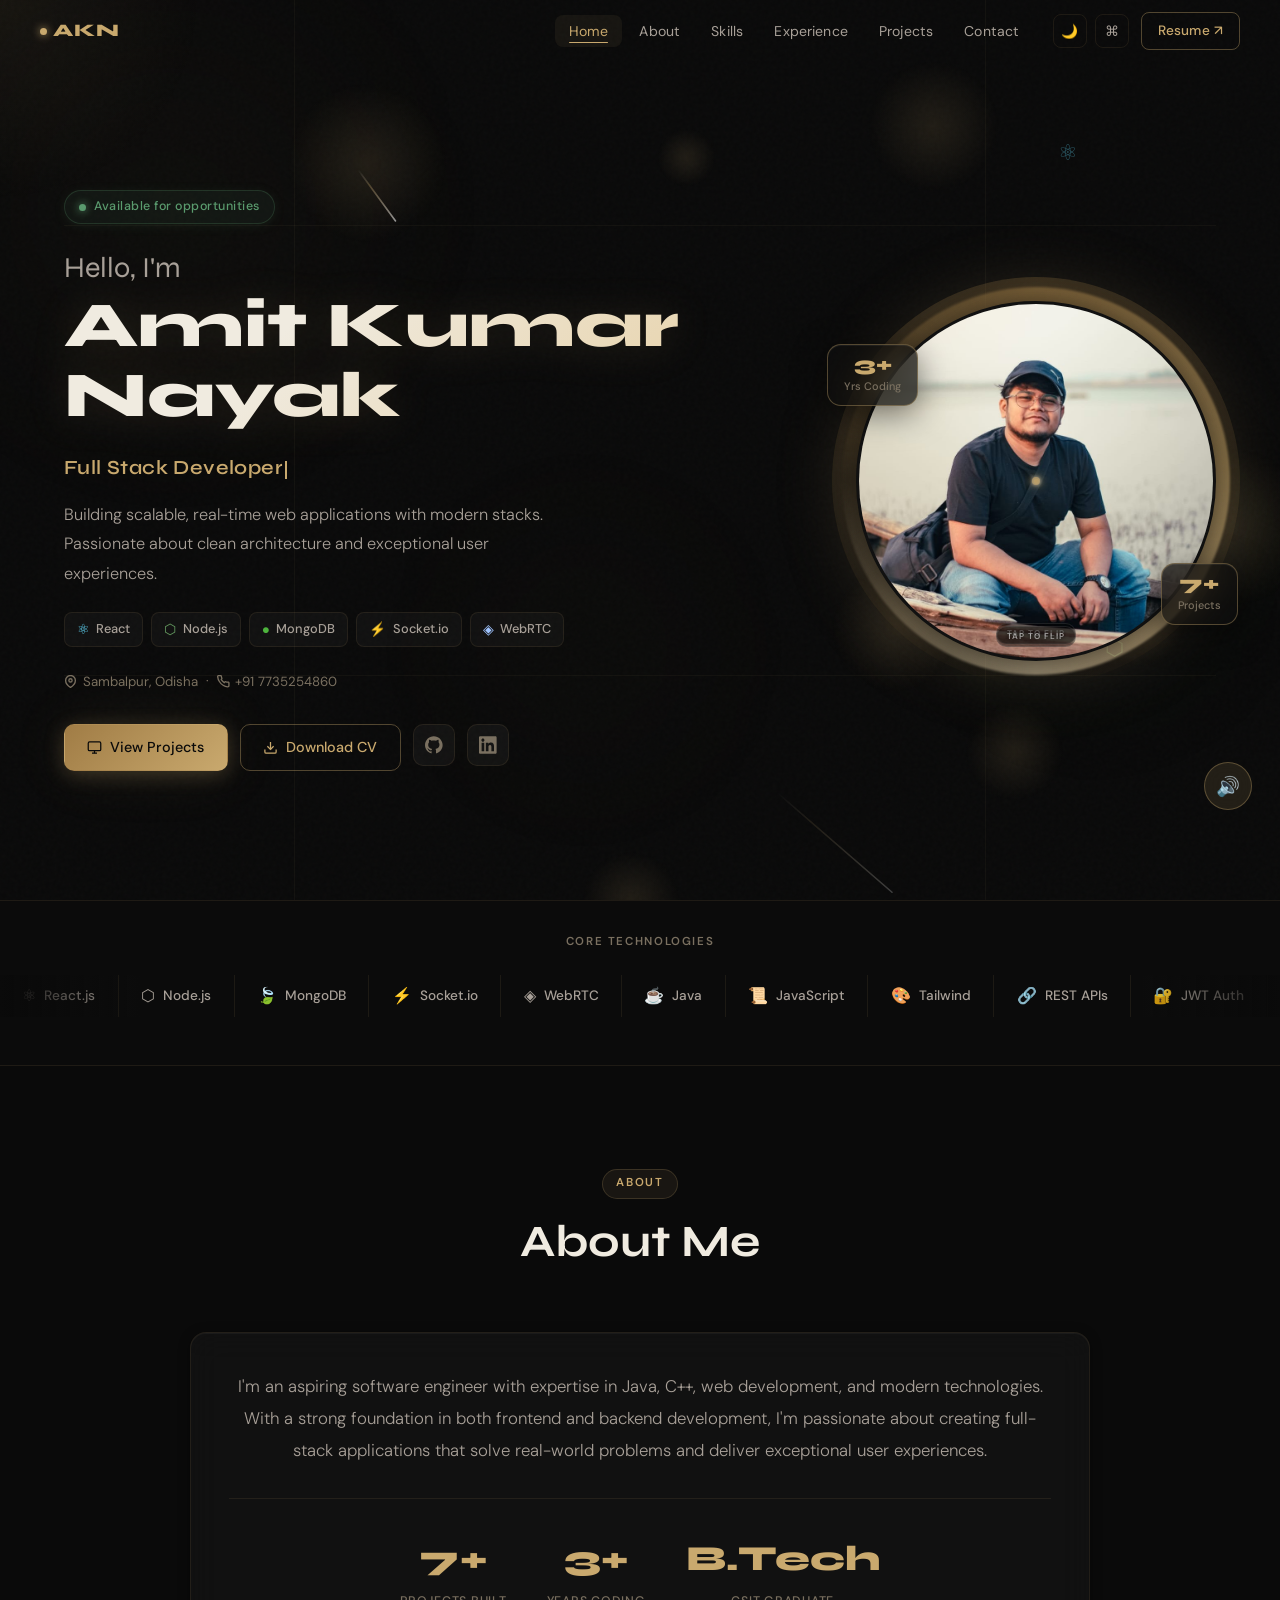
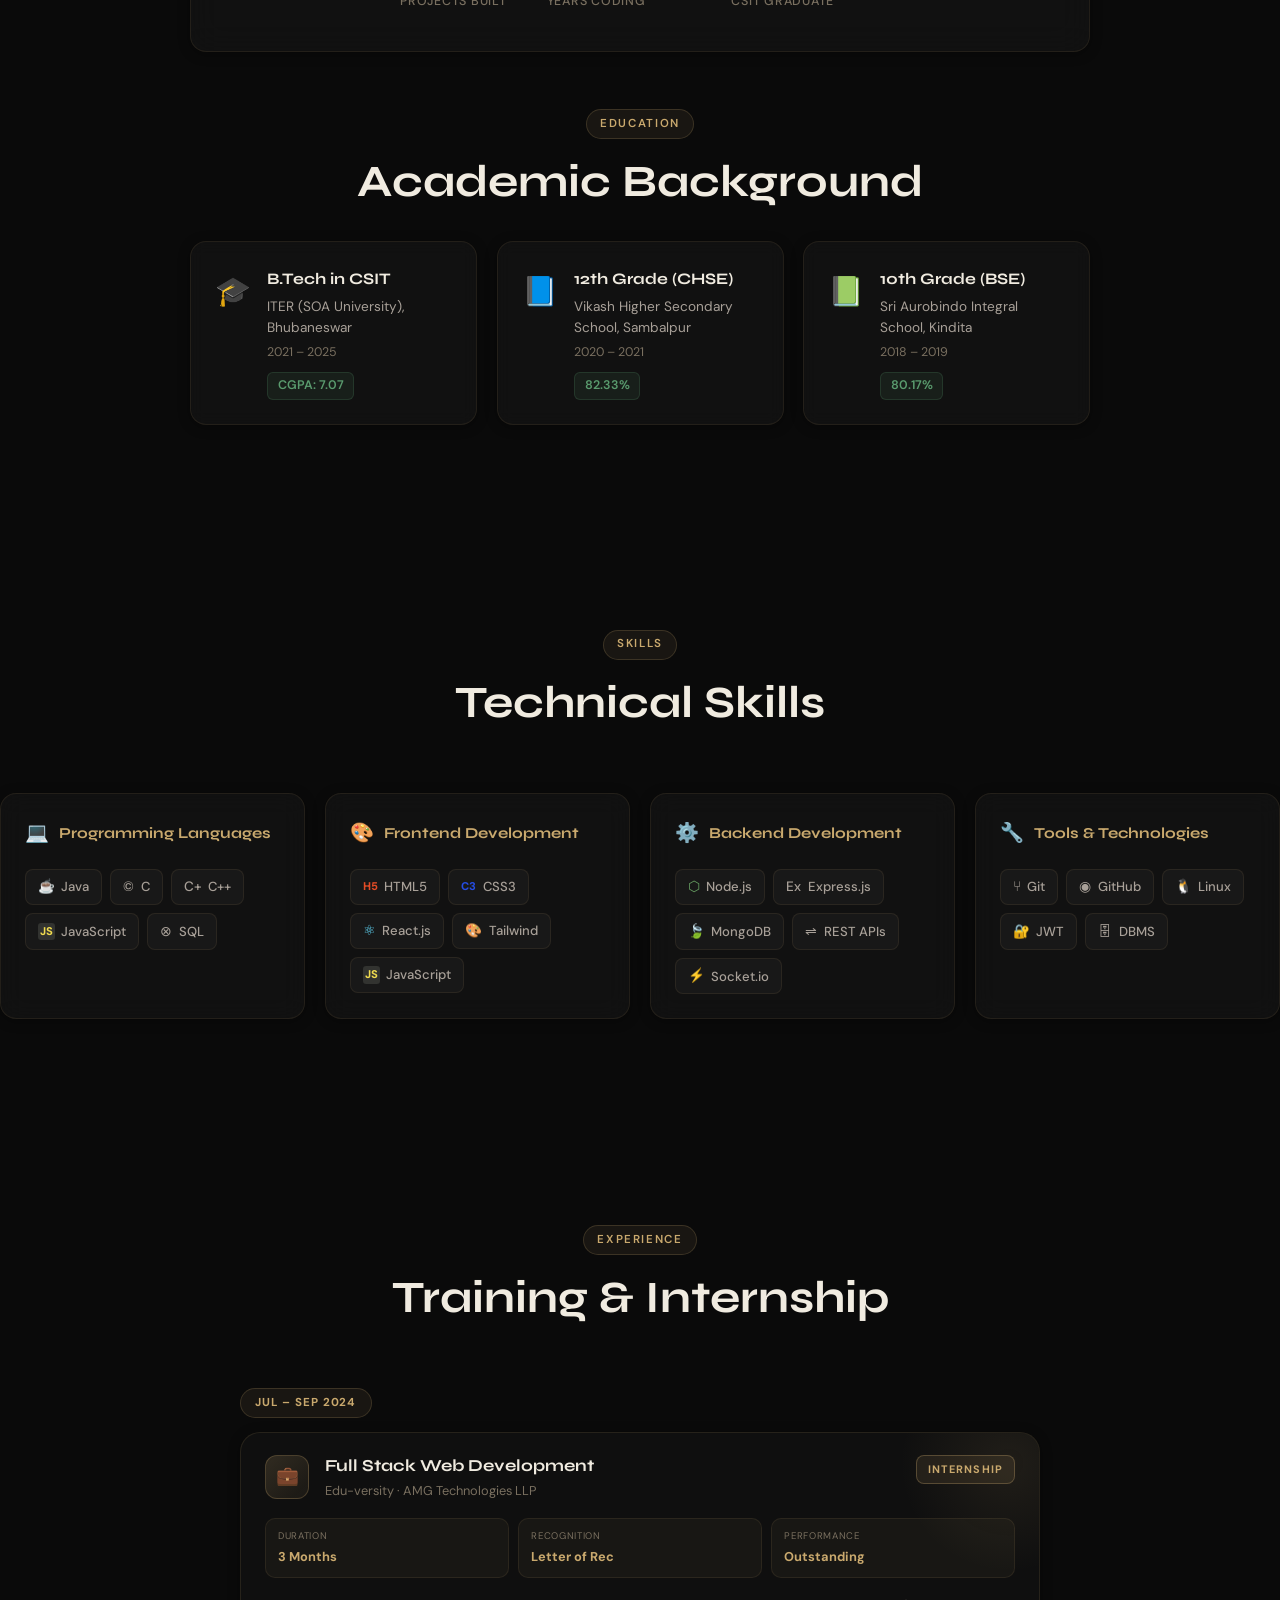
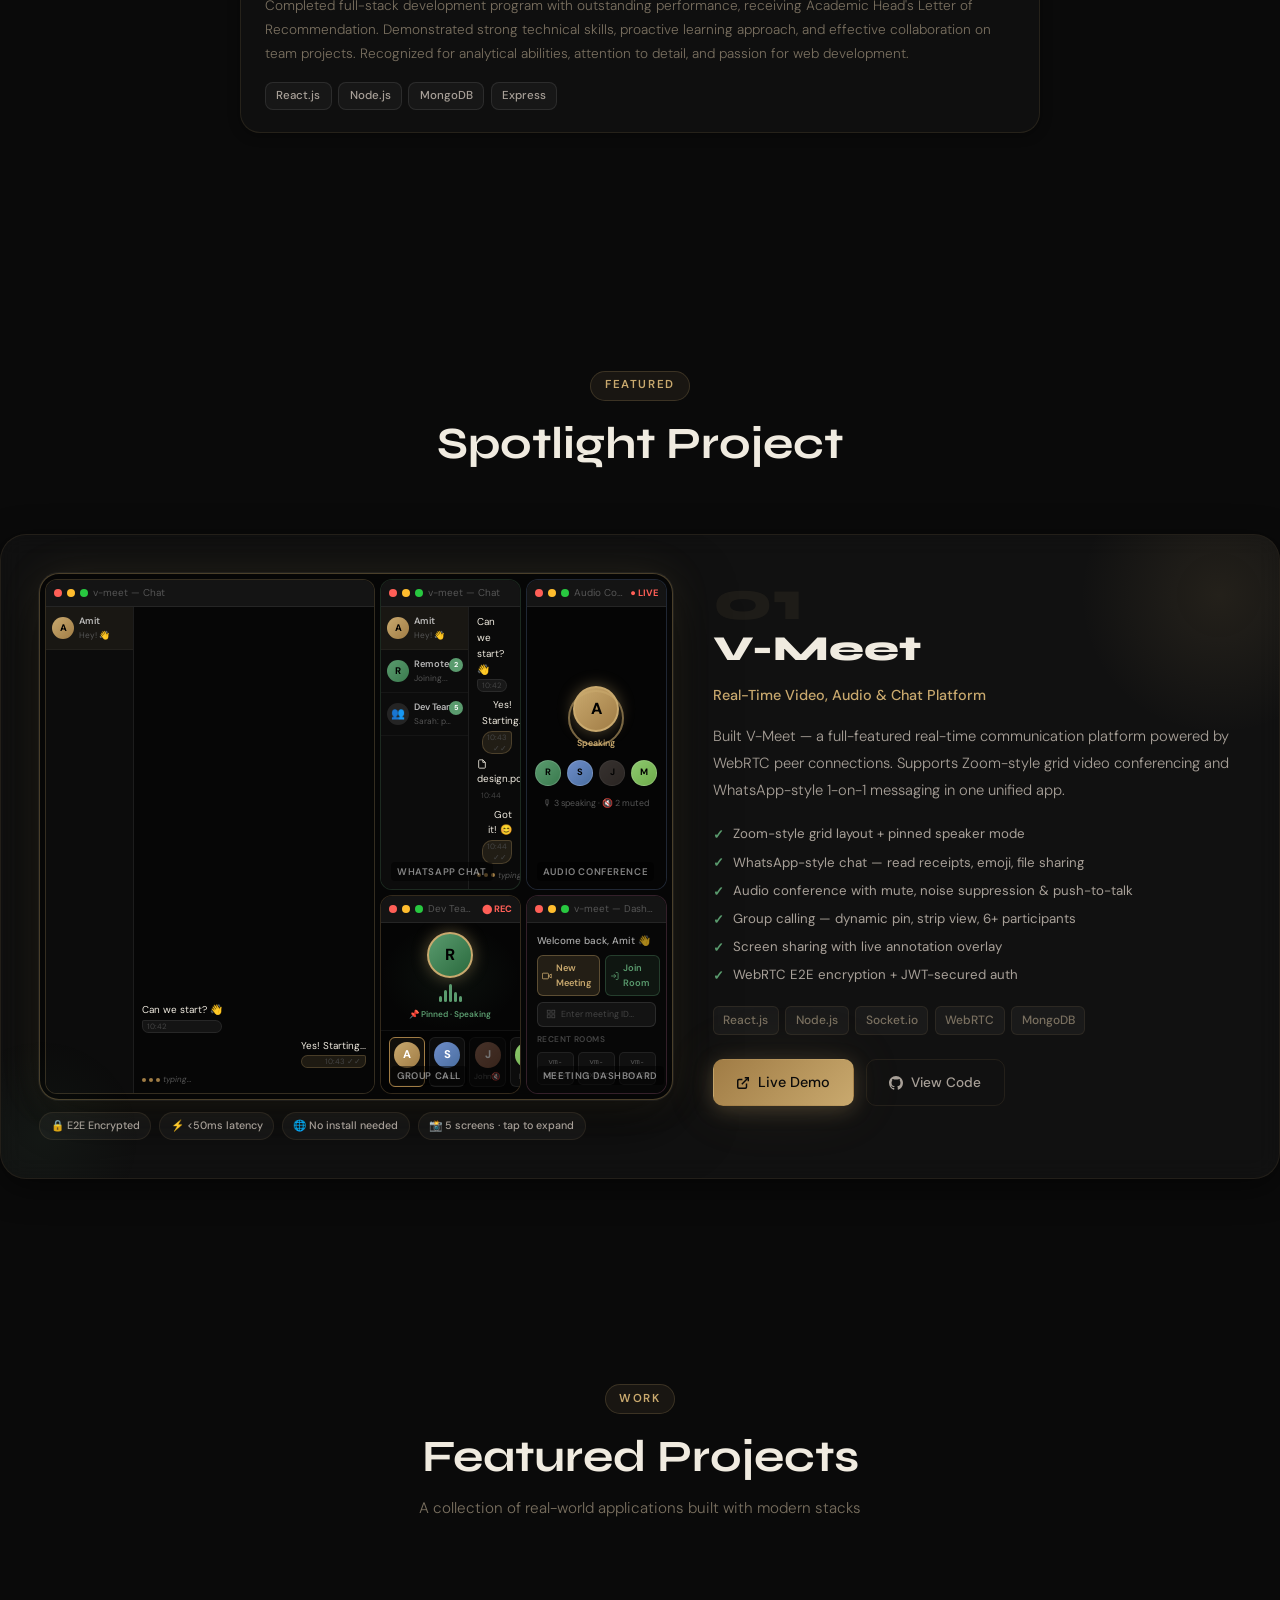
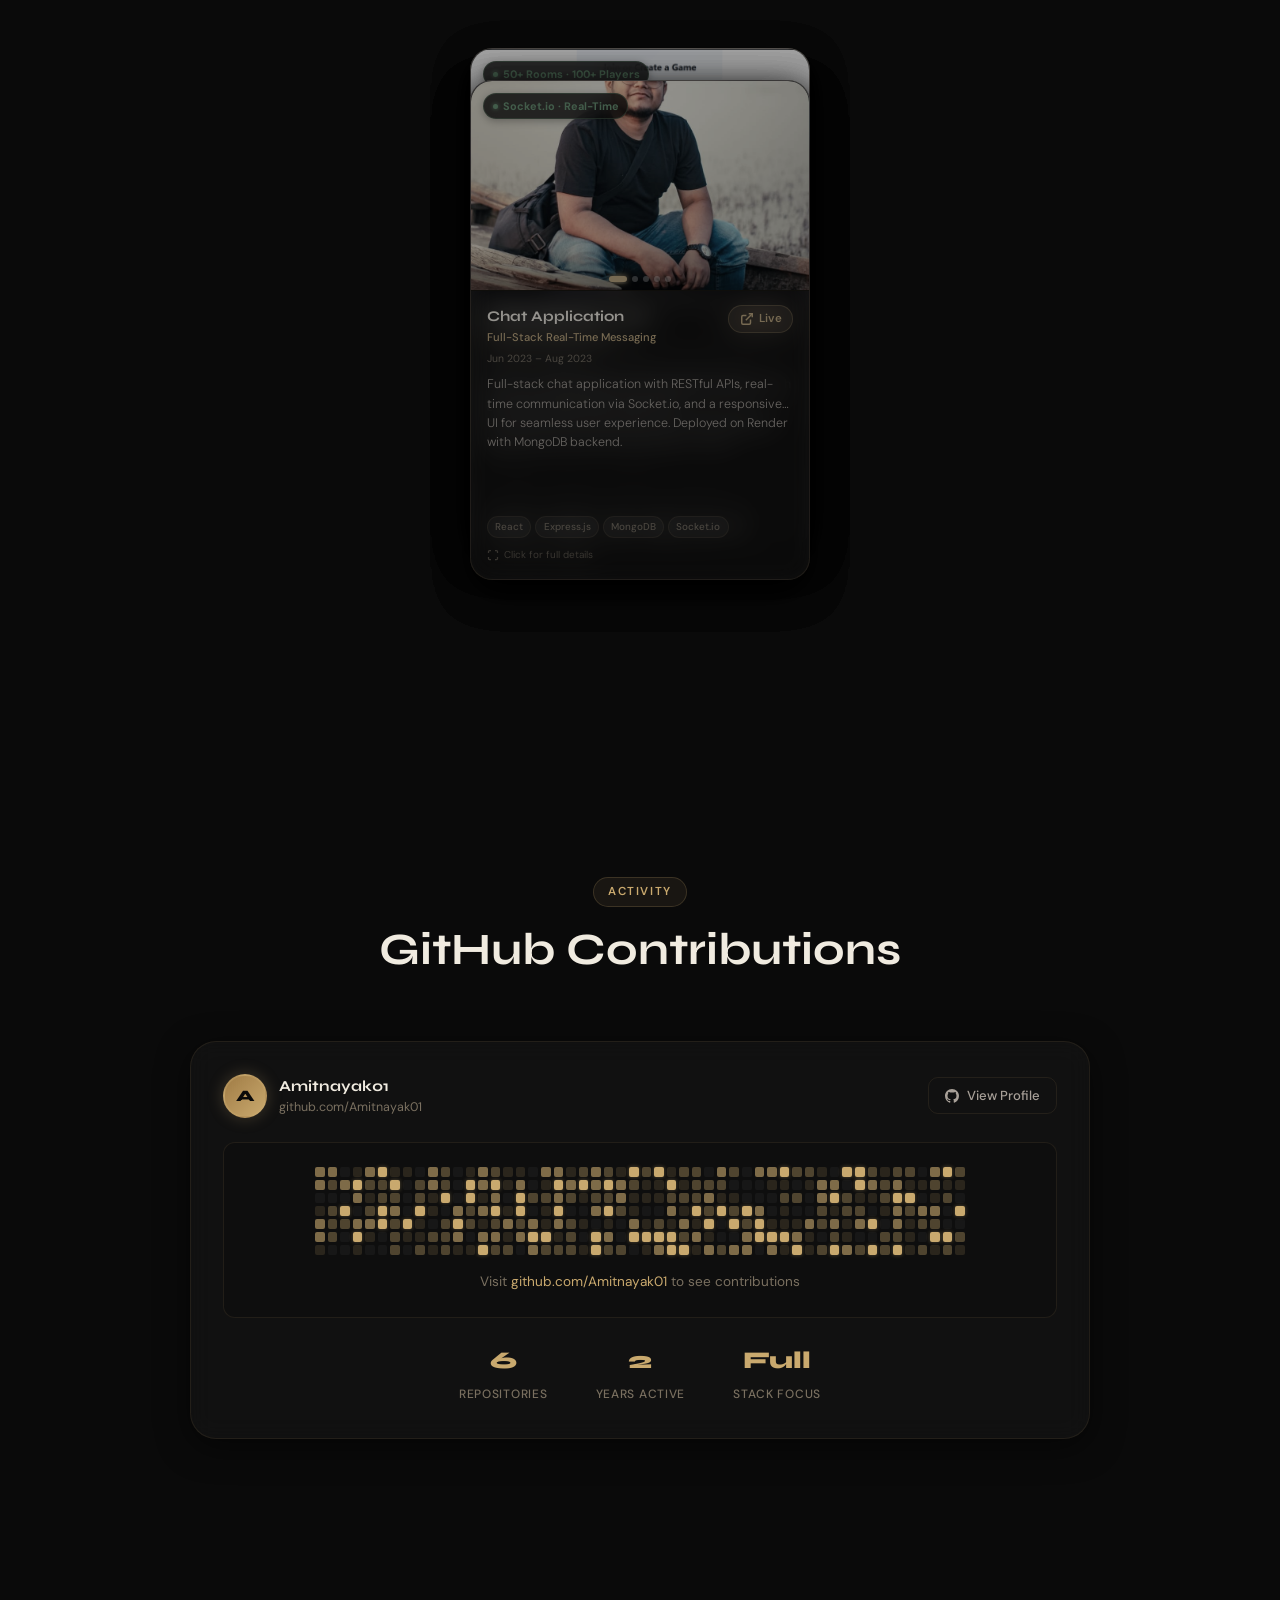
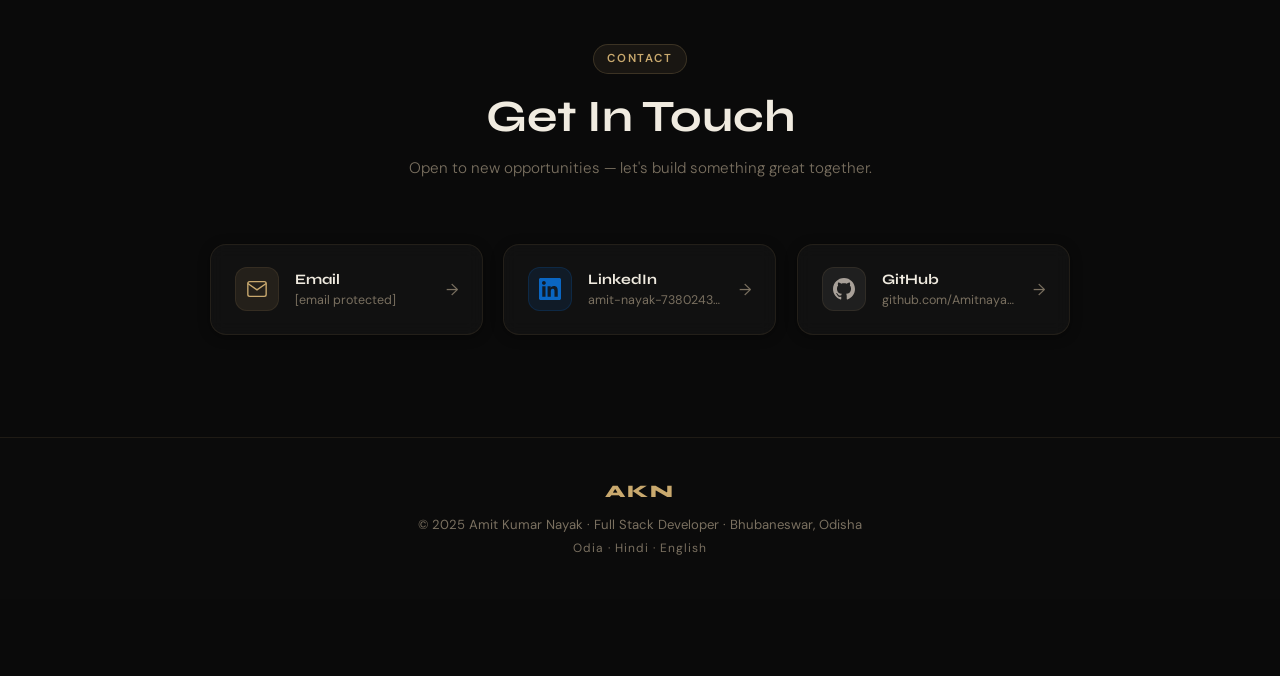
==== commit f97d30d1: "Initial commit" ====
--- a/portfolio.html
+++ b/portfolio.html
@@ -377,21 +377,20 @@
                     <div class="hero-glow-ring" aria-hidden="true"></div>
                     <div class="hero-glow-ring-2" aria-hidden="true"></div>
 
-                    <div class="hero-img-outer" onclick="flipHeroAvatar()">
+<div class="hero-img-outer" id="heroImgOuter" onclick="flipHeroAvatar()">
+
+    <!-- FRONT: profile.jpg -->
     <img src="profile.jpg" alt="Amit Kumar Nayak" class="hero-img" loading="eager">
 
-    <!-- Back face -->
+    <!-- BACK: profile1.jpg -->
     <div class="hero-img-back">
-        <div class="hb-initials">AKN</div>
-        <div class="hb-name">Amit Kumar<br>Nayak</div>
-        <div class="hb-role">Full Stack Developer</div>
-        <div class="hb-stack">
-            <span>React</span>
-            <span>Node.js</span>
-            <span>WebRTC</span>
-            <span>MongoDB</span>
-        </div>
+        <img src="profile1.jpg" alt="Amit Kumar Nayak" class="hb-photo">
     </div>
+
+    <!-- Tap hint -->
+    <div class="hero-tap-hint">tap to flip</div>
+
+</div>
 
     <!-- Tap hint -->
     <div class="hero-tap-hint">tap to flip</div>
--- a/styles.css
+++ b/styles.css
@@ -4867,63 +4867,297 @@
 
 
 
-/* ===== FIX AVATAR FLIP ISSUE ===== */
-
-/* Enable 3D space */
-.lock-avatar-wrap {
-    perspective: 1200px;
-    transform-style: preserve-3d;
-}
-
-/* Card */
-.lock-avatar-img {
-    position: relative;
-    width: 100%;
-    height: 100%;
+
+
+
+/* ══════════════════════════════════════════════════
+   AVATAR FLIP — COMPLETE FIX v2
+   Root cause: overflow:hidden on a preserve-3d element
+   flattens the 3D context → backface-visibility stops
+   working → both faces render at the same time.
+   Fix: remove overflow from container, clip each face
+   individually with border-radius on the face itself.
+   Paste at very bottom of styles.css.
+══════════════════════════════════════════════════ */
+
+/* ── 1. Container: 3D scene, NO overflow ── */
+#lockAvatarCard {
+    overflow: visible !important;
     transform-style: preserve-3d !important;
-    transition: transform 0.8s ease;
-}
-
-/* Flip */
-.lock-avatar-img.flipped {
-    transform: rotateY(180deg);
-}
-
-/* FRONT IMAGE */
-.lock-avatar-img > img {
+    transition: transform 0.8s cubic-bezier(0.34, 1.1, 0.64, 1) !important;
+    transform: rotateY(0deg) !important;
+    animation: lockAvatarGlow 5s ease-in-out infinite !important;
+    position: relative !important;
+    cursor: pointer !important;
+    /* Border stays on container for the ring glow */
+    border: 2.5px solid rgba(201,169,110,0.45) !important;
+    background: transparent !important;
+}
+
+/* ── 2. Flipped state ── */
+#lockAvatarCard.flipped {
+    transform: rotateY(180deg) !important;
+}
+
+/* ── 3. Front face: profile.jpg ──
+   Absolutely positioned, clips itself to circle,
+   disappears when card flips. */
+#lockAvatarCard > img:first-of-type {
     position: absolute !important;
-    inset: 0;
-    width: 100%;
-    height: 100%;
-    object-fit: cover;
-    border-radius: 50%;
+    inset: 0 !important;
+    width: 100% !important;
+    height: 100% !important;
+    object-fit: cover !important;
+    border-radius: 50% !important;   /* clips the photo to circle */
     backface-visibility: hidden !important;
-    transform: rotateY(0deg);
-    z-index: 2;
-}
-
-/* BACK */
-.lock-avatar-back {
+    -webkit-backface-visibility: hidden !important;
+    z-index: 1 !important;
+    display: block !important;
+}
+
+/* Fallback span (shown when profile.jpg missing) */
+#lockAvatarCard > span:first-of-type {
+    backface-visibility: hidden !important;
+    -webkit-backface-visibility: hidden !important;
+}
+
+/* ── 4. Back face: .lock-avatar-back ──
+   Pre-rotated 180° so it starts face-down.
+   overflow:hidden here (not on parent) clips profile1.jpg. */
+#lockAvatarCard .lock-avatar-back {
     position: absolute !important;
-    inset: 0;
-    transform: rotateY(180deg);
+    inset: 0 !important;
+    border-radius: 50% !important;
+    overflow: hidden !important;        /* safe here — not a preserve-3d parent */
+    transform: rotateY(180deg) !important;
     backface-visibility: hidden !important;
-    border-radius: 50%;
-    overflow: hidden;
-}
-
-/* BACK IMAGE */
-.lock-avatar-back img {
-    width: 100%;
-    height: 100%;
-    object-fit: cover;
-}
-
-/* Prevent parent breaking 3D */
-.lock-ring,
-.lock-ring-1,
-.lock-ring-2,
-.lock-ring-3,
-.lock-ring-4 {
+    -webkit-backface-visibility: hidden !important;
+    z-index: 1 !important;
+    display: flex !important;
+    flex-direction: column !important;
+    align-items: center !important;
+    justify-content: center !important;
+    background: linear-gradient(135deg, #1a1410, #2a2018) !important;
+}
+
+/* ── 5. profile1.jpg inside back face ── */
+#lockAvatarCard .lock-avatar-back-img {
+    position: absolute !important;
+    inset: 0 !important;
+    width: 100% !important;
+    height: 100% !important;
+    object-fit: cover !important;
+    border-radius: 0 !important;  /* parent's overflow:hidden clips it */
+    z-index: 1 !important;
+    display: block !important;
+}
+
+/* Fallback initials/name block sits above the image */
+#lockAvatarCard .lock-avatar-back-fallback {
+    position: relative !important;
+    z-index: 2 !important;
+    display: flex !important;
+    flex-direction: column !important;
+    align-items: center !important;
+    gap: 6px !important;
+}
+
+/* ── 6. Aurora sweeps — keep behind both faces ── */
+#lockAvatarCard::before,
+#lockAvatarCard::after {
+    z-index: 0 !important;
+    border-radius: 50% !important;
+    backface-visibility: hidden !important;
+    -webkit-backface-visibility: hidden !important;
+}
+/* ── Remove disk/ring animations ── */
+#lockAvatarCard::before,
+#lockAvatarCard::after {
+    display: none !important;
+}
+
+/* ── 7. Tap hint ── */
+#lockAvatarCard .lock-avatar-tap-hint {
+    position: absolute !important;
+    bottom: 14px !important;
+    left: 50% !important;
+    transform: translateX(-50%) !important;
+    z-index: 3 !important;
+    backface-visibility: hidden !important;
+    -webkit-backface-visibility: hidden !important;
+    pointer-events: none !important;
+}
+
+#lockAvatarCard.flipped .lock-avatar-tap-hint {
+    opacity: 0 !important;
+}
+
+
+
+
+/* ══════════════════════════════════════════════════
+   AVATAR FLIP — BACK FACE PHOTO SAFETY NET
+   Paste at very bottom of styles.css (after v2 fix).
+   
+   If profile1.jpg exists  → it shows via the <img> tag.
+   If profile1.jpg missing → CSS background-image shows
+                             profile.jpg as a fallback,
+                             and the AKN text is hidden.
+══════════════════════════════════════════════════ */
+
+/* Always load profile.jpg as a CSS bg on the back face.
+   The <img> (profile1.jpg) sits on top via z-index and
+   covers this if it loads successfully. */
+#lockAvatarCard .lock-avatar-back {
+    background-image: url('profile.jpg') !important;
+    background-size: cover !important;
+    background-position: center top !important;
+}
+
+/* Hide the text fallback — the bg photo covers it.
+   If you want the initials when truly no photo exists,
+   remove these two rules. */
+#lockAvatarCard .lock-avatar-back-fallback {
+    display: none !important;
+}
+
+/* Make the back-img z-index higher so profile1.jpg
+   covers the bg when it does load */
+#lockAvatarCard .lock-avatar-back-img {
+    z-index: 2 !important;
+}
+
+
+
+
+
+
+
+/* ══════════════════════════════════════════════════
+   HERO FLIP — COMPLETE REWRITE (fixes overflow:hidden
+   flattening the 3D context and both faces showing)
+══════════════════════════════════════════════════ */
+
+/* Container: 3D scene, NO overflow (this was the bug) */
+.hero-img-outer {
+    overflow: visible !important;
+    transform-style: preserve-3d !important;
+    transition: transform 0.8s cubic-bezier(0.34, 1.1, 0.64, 1) !important;
+    animation: none !important;
+    cursor: pointer !important;
+    /* rings/glow stay on the container */
+}
+
+.hero-img-outer.flipped {
+    transform: rotateY(180deg) !important;
+}
+
+/* ── Front face: profile.jpg ── */
+.hero-img {
+    position: absolute !important;
+    inset: 0 !important;
+    width: 100% !important;
+    height: 100% !important;
+    object-fit: cover !important;
+    object-position: center top !important;
+    border-radius: 50% !important;   /* clips itself — no parent overflow needed */
+    backface-visibility: hidden !important;
+    -webkit-backface-visibility: hidden !important;
+    z-index: 1 !important;
+    transform: rotateY(0deg) !important;
+}
+
+/* ── Back face wrapper ── */
+.hero-img-back {
+    position: absolute !important;
+    inset: 0 !important;
+    border-radius: 50% !important;
+    overflow: hidden !important;     /* safe here — not a preserve-3d parent */
+    transform: rotateY(180deg) !important;
+    backface-visibility: hidden !important;
+    -webkit-backface-visibility: hidden !important;
+    z-index: 1 !important;
+    background: #0e0c08 !important;
+    /* kill the old flex/text layout */
+    display: block !important;
+    gap: unset !important;
+}
+
+/* ── Back face photo: profile1.jpg ── */
+.hero-img-back .hb-photo {
+    display: block !important;
+    width: 100% !important;
+    height: 100% !important;
+    object-fit: cover !important;
+    object-position: center top !important;
+    border-radius: 0 !important; /* parent clips to circle */
+    backface-visibility: hidden !important;
+}
+
+/* Hide old text children on back face */
+.hero-img-back .hb-initials,
+.hero-img-back .hb-name,
+.hero-img-back .hb-role,
+.hero-img-back .hb-stack {
+    display: none !important;
+}
+
+/* ── Tap hint stays on front only ── */
+.hero-tap-hint {
+    backface-visibility: hidden !important;
+    -webkit-backface-visibility: hidden !important;
+    transition: opacity 0.3s ease !important;
+}
+.hero-img-outer.flipped .hero-tap-hint {
+    opacity: 0 !important;
+    pointer-events: none !important;
+}
+
+/* ── Stat cards & orbit dots stay on top ── */
+.hero-stat-card,
+.hero-orbit-dot {
     transform-style: flat !important;
+    backface-visibility: visible !important;
+    z-index: 10 !important;
+}
+
+/* ── Mobile: same behaviour ── */
+@media (max-width: 768px) {
+    .hero-img-outer {
+        overflow: visible !important;
+    }
+}
+
+
+
+
+/* ── Remove aurora animation from hero back face only ── */
+.hero-img-back::before,
+.hero-img-back::after {
+    display: none !important;
+    content: none !important;
+}
+
+.hero-img-back {
+    background: #0e0c08 !important;
+}
+
+
+/* ── Hero tap hint — force above front photo ── */
+.hero-tap-hint {
+    z-index: 20 !important;
+    position: absolute !important;
+    bottom: 14px !important;
+    left: 50% !important;
+    transform: translateX(-50%) !important;
+    pointer-events: none !important;
+    white-space: nowrap !important;
+    text-shadow: 0 1px 4px rgba(0,0,0,0.8) !important;
+    background: rgba(0,0,0,0.45) !important;
+    padding: 3px 10px !important;
+    border-radius: 20px !important;
+    border: 1px solid rgba(255,255,255,0.1) !important;
+    font-size: 0.52rem !important;
+    letter-spacing: 0.12em !important;
+    color: rgba(255,255,255,0.55) !important;
 }
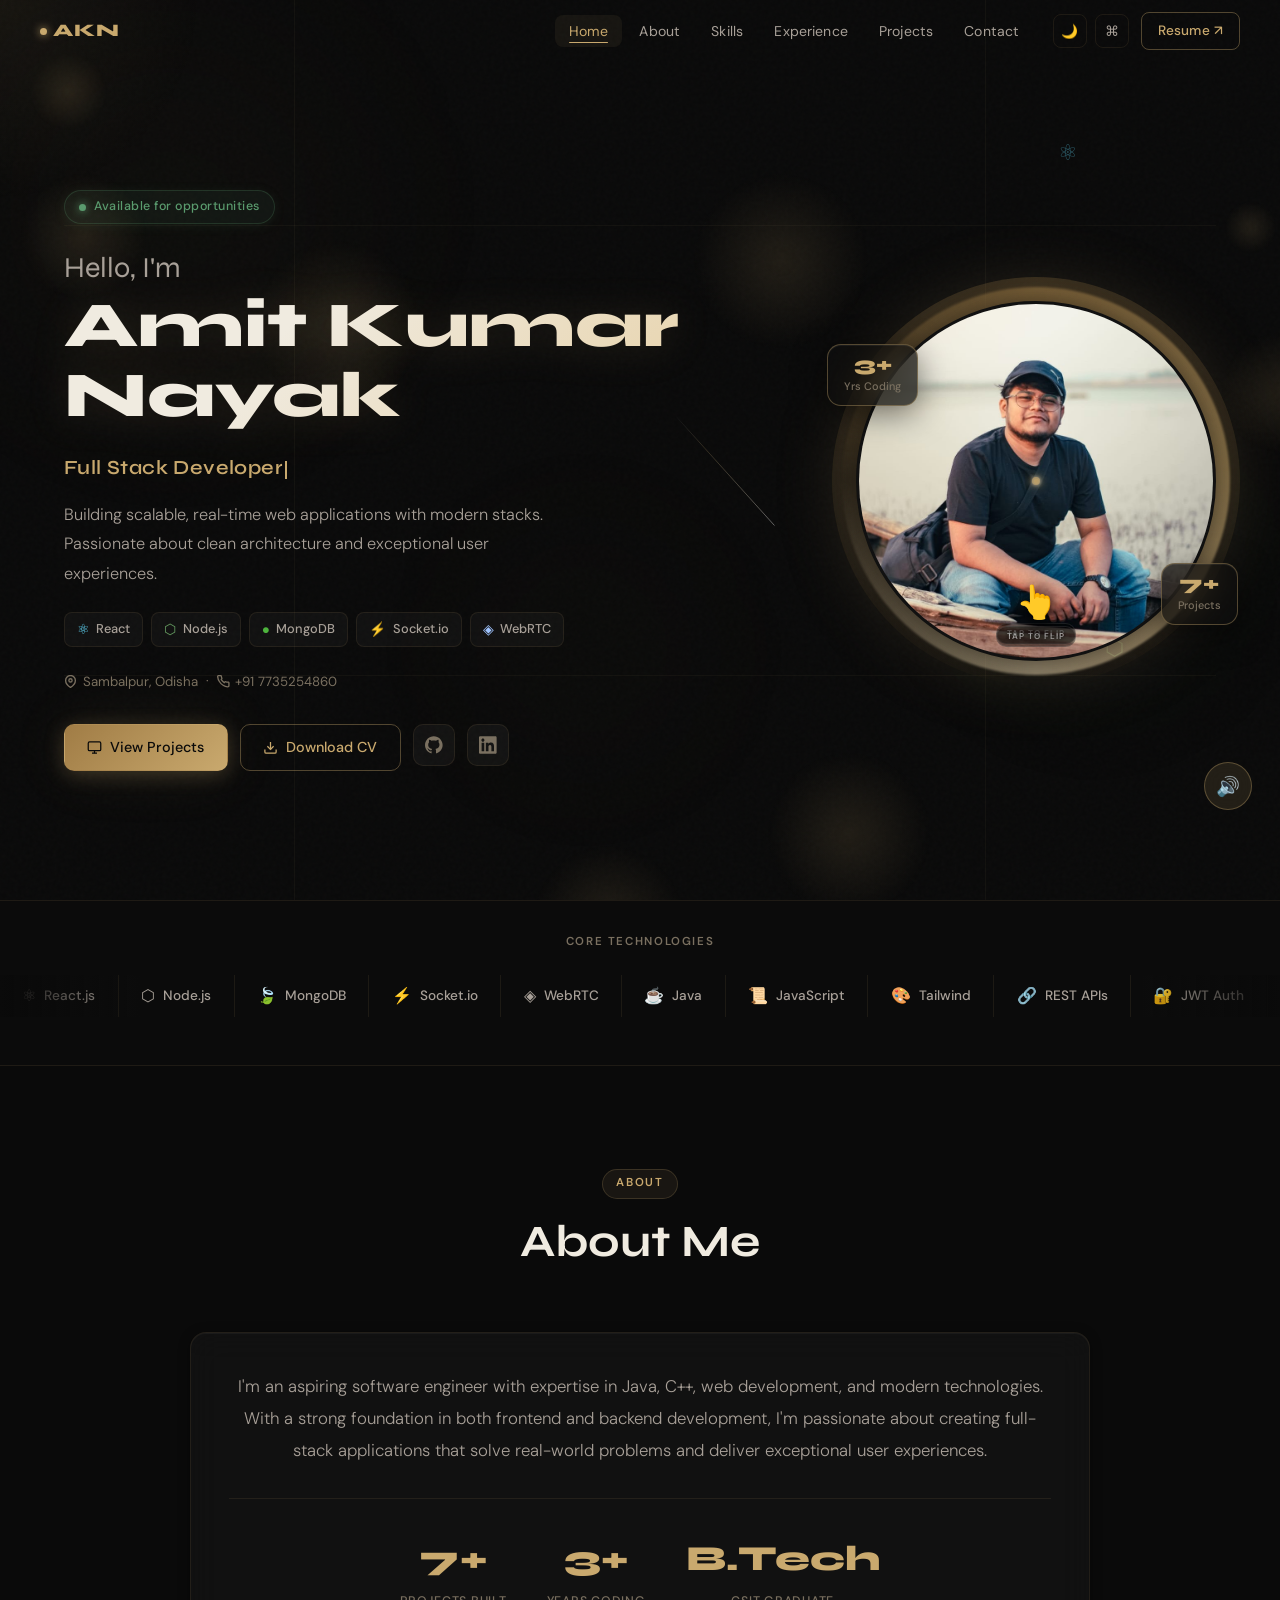
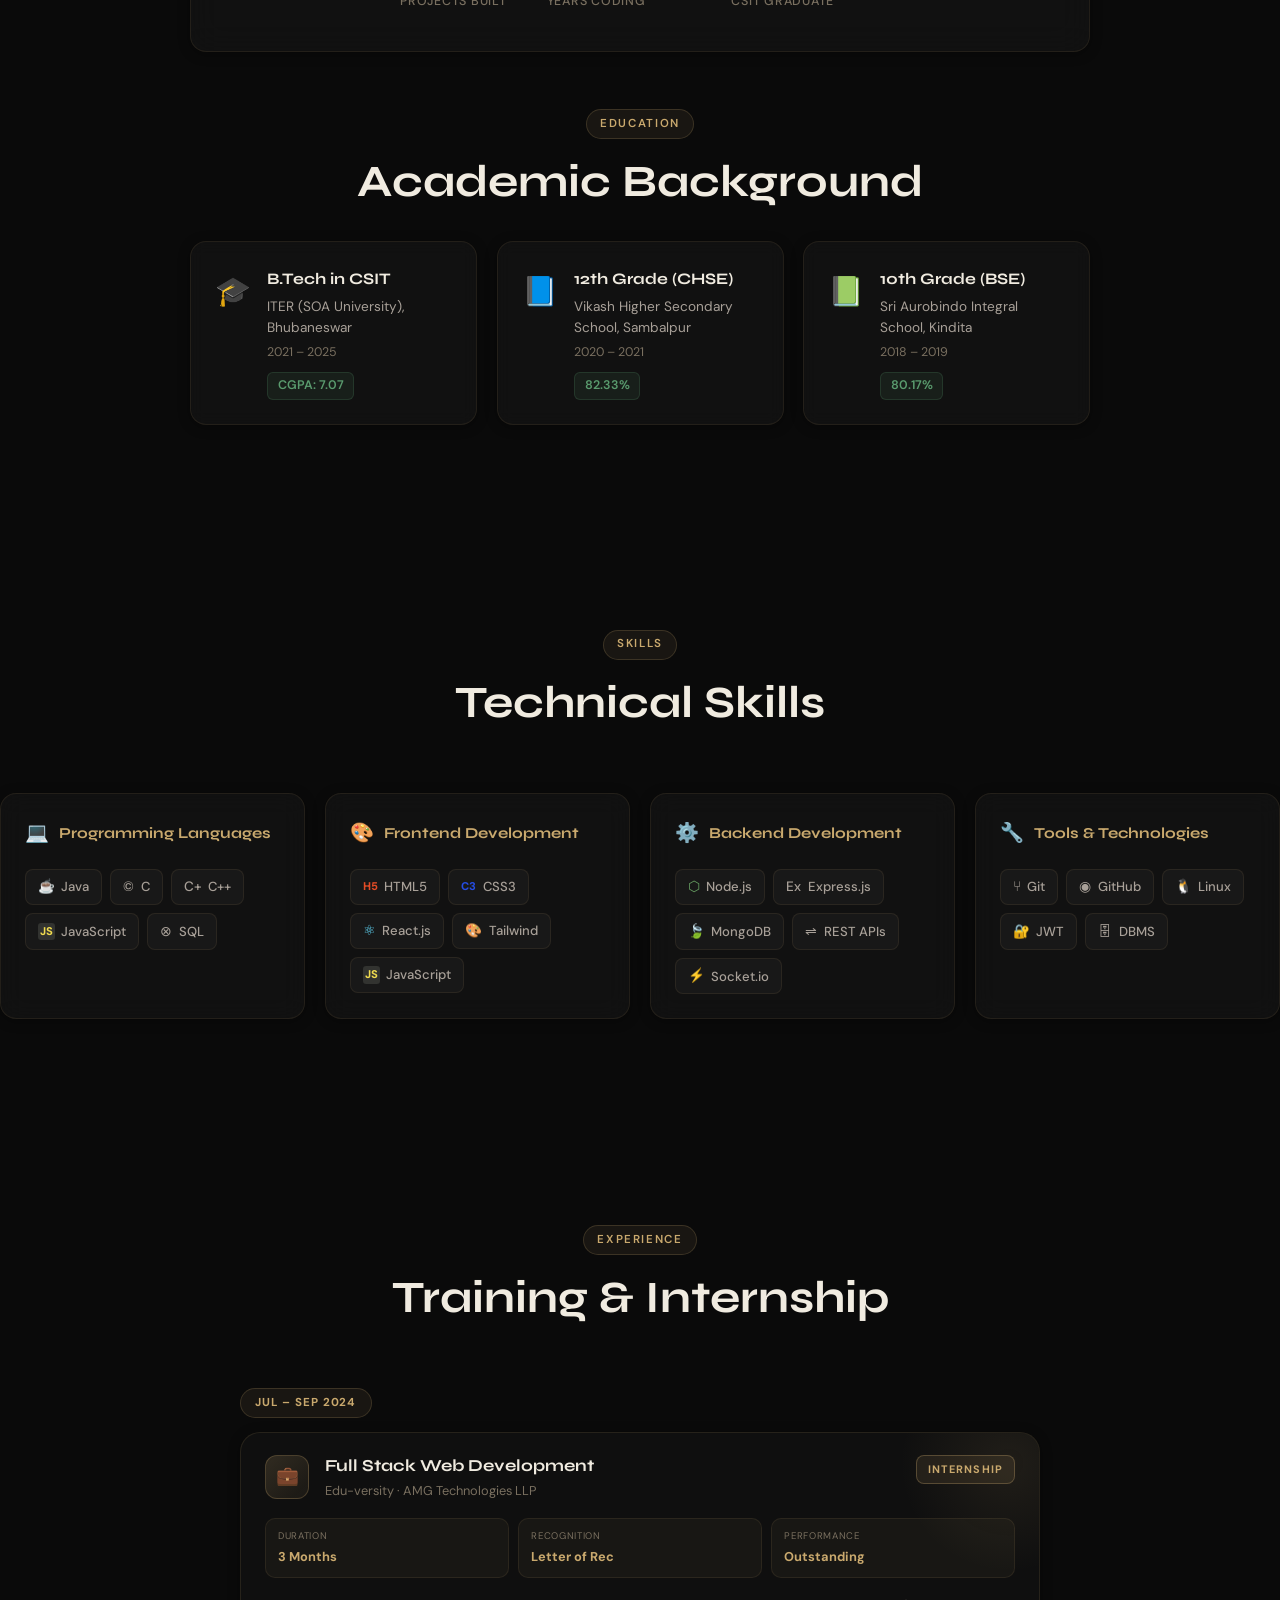
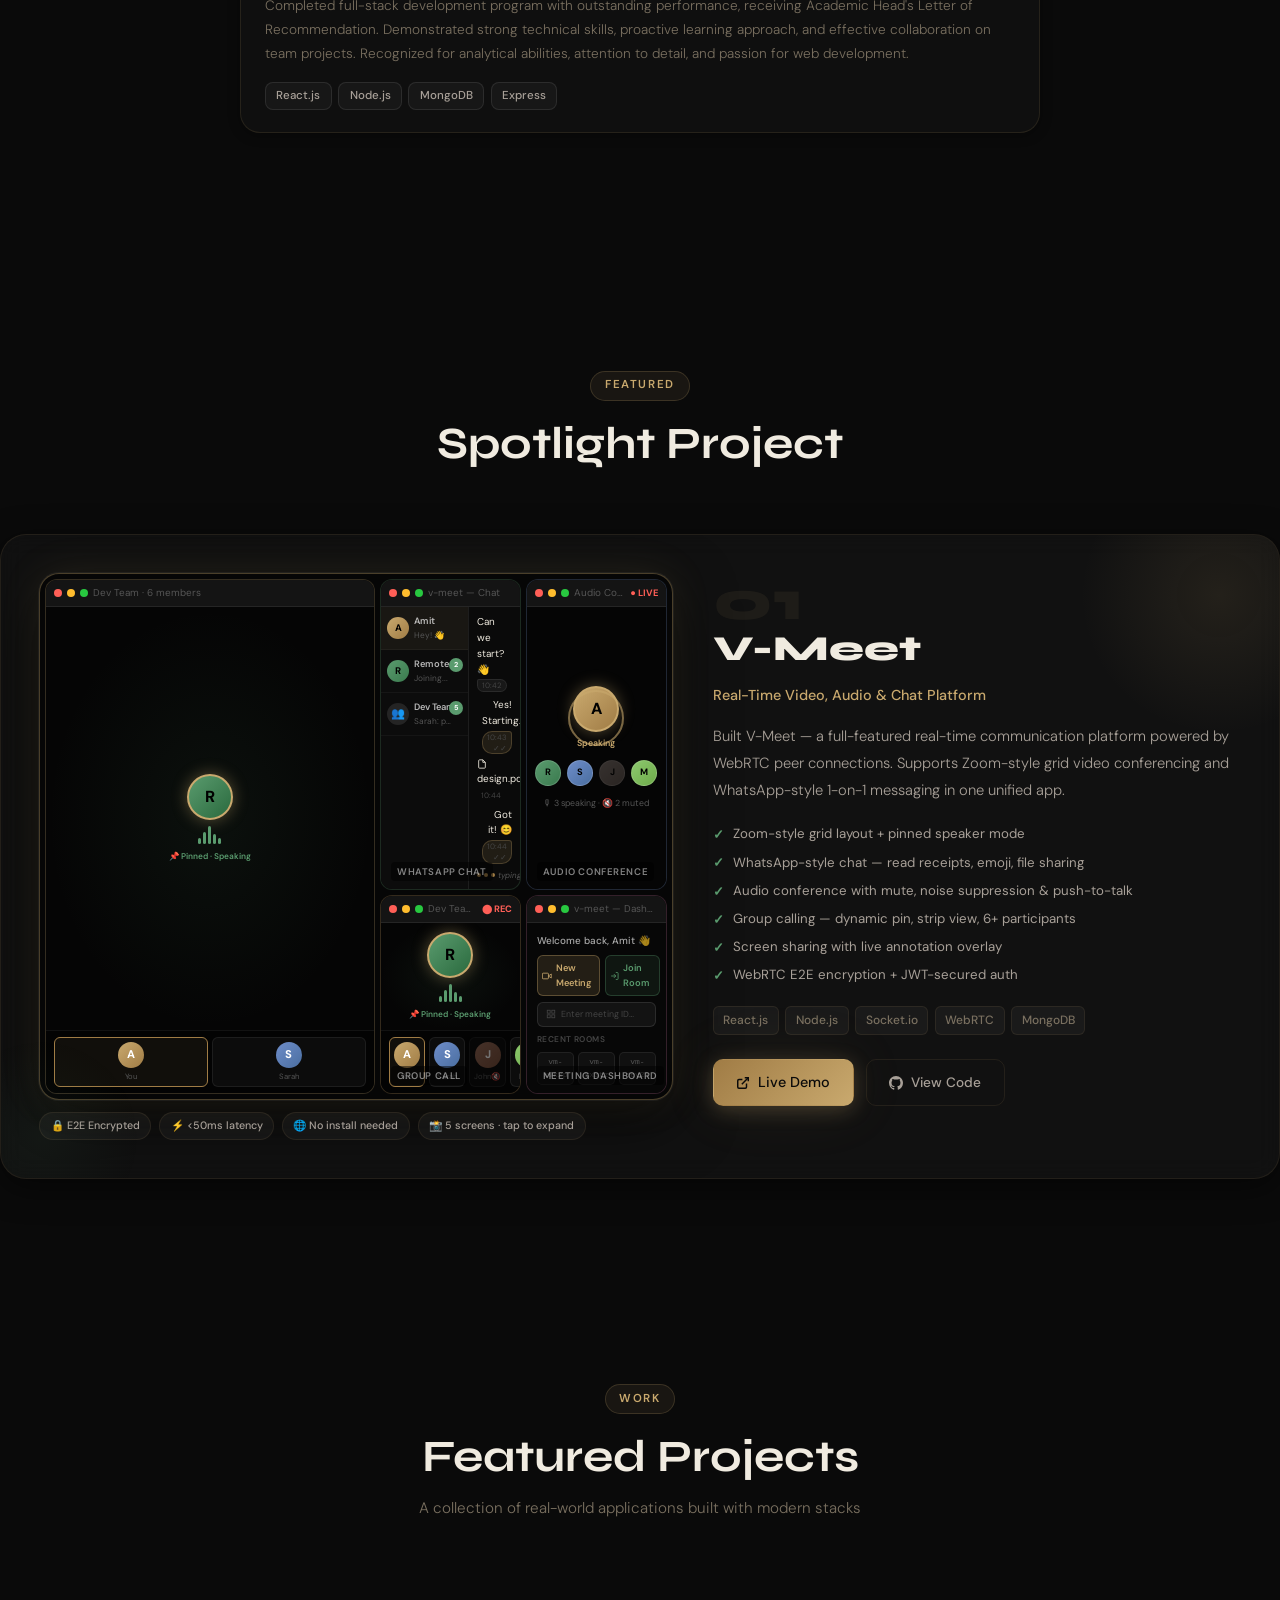
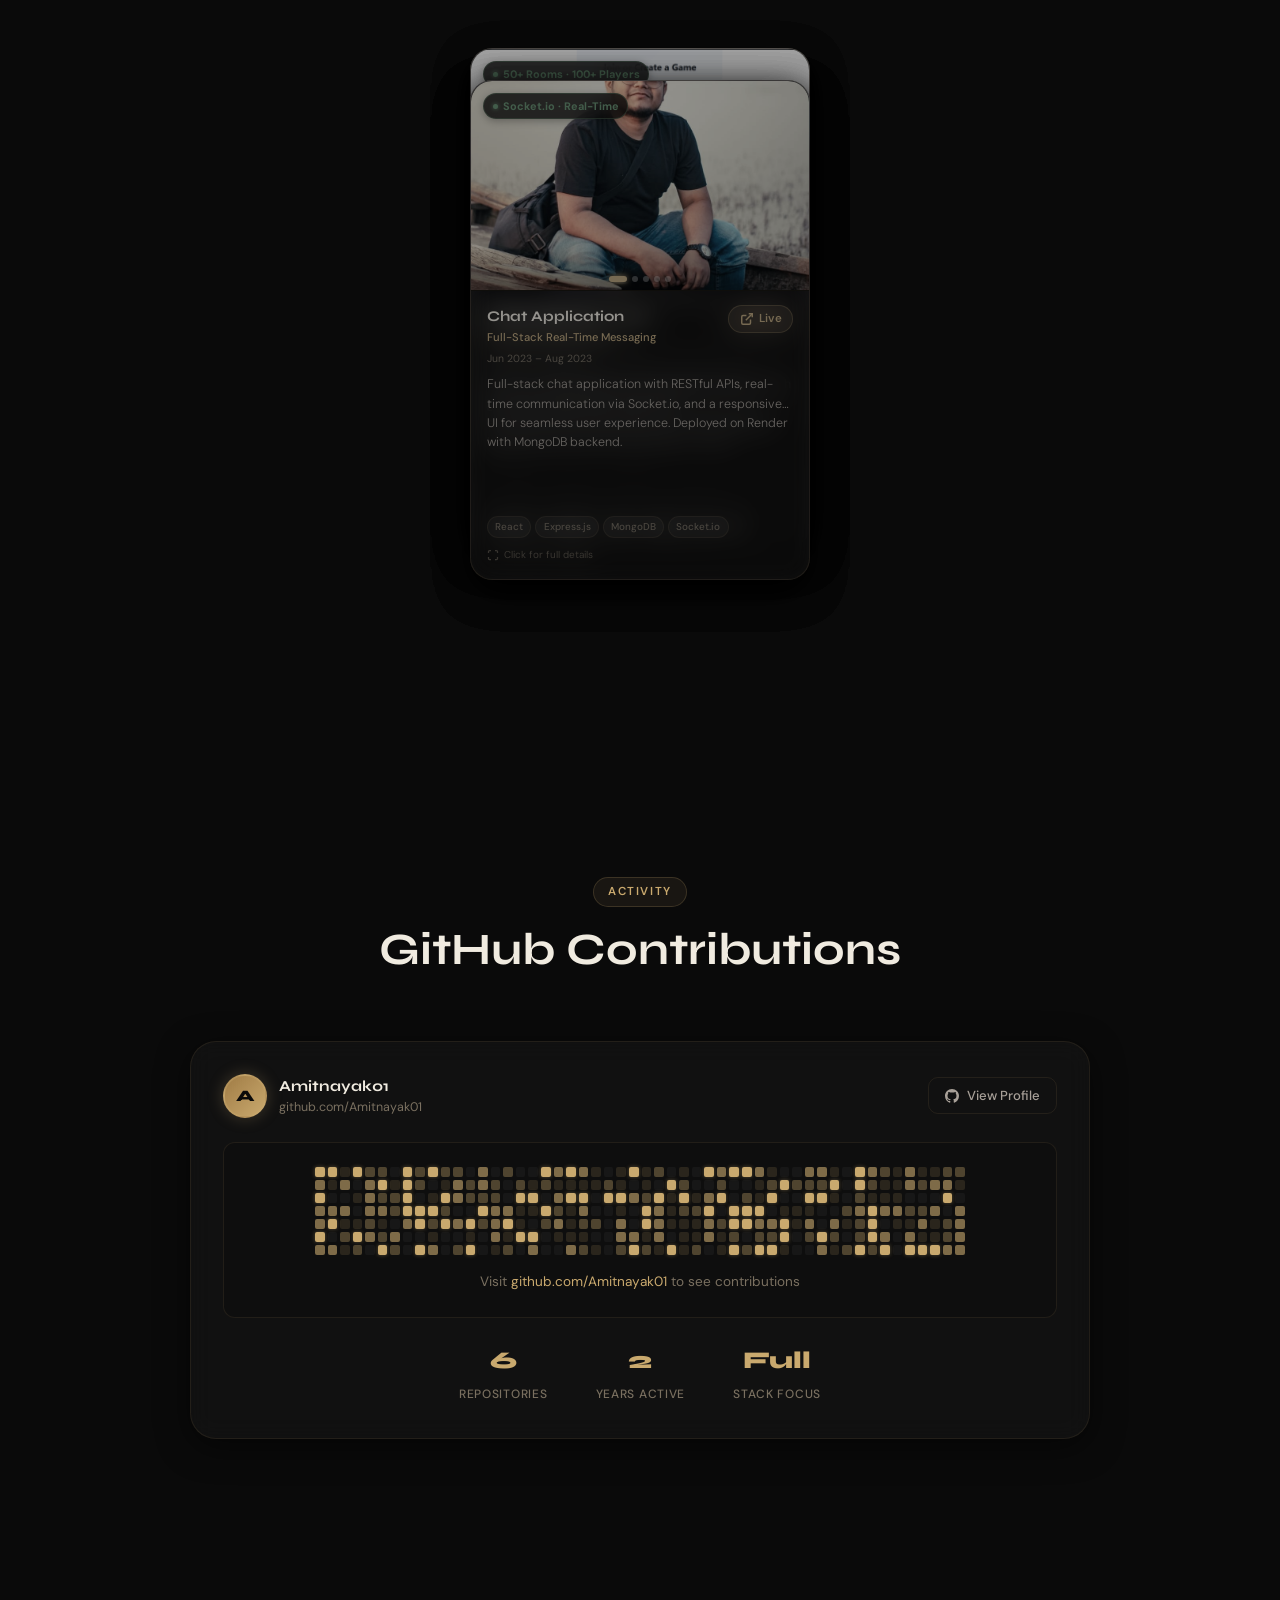
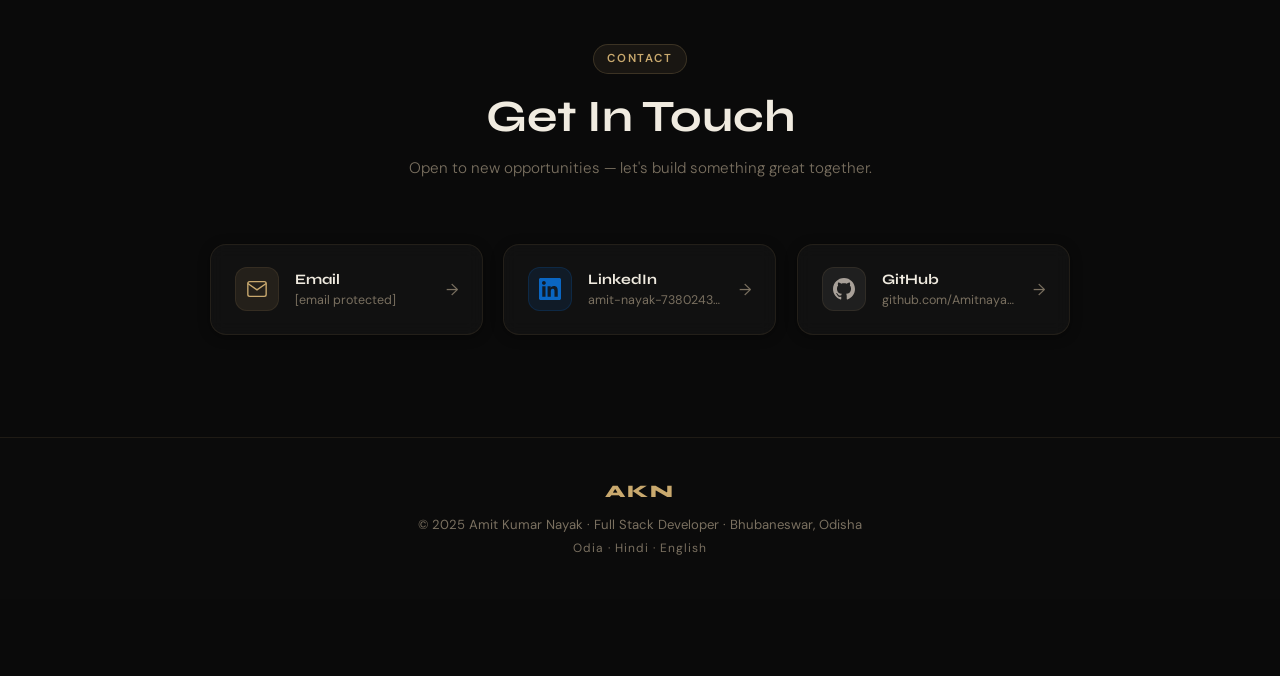
==== commit b949851c: "Initial commit" ====
--- a/portfolio.html
+++ b/portfolio.html
@@ -377,6 +377,18 @@
                     <div class="hero-glow-ring" aria-hidden="true"></div>
                     <div class="hero-glow-ring-2" aria-hidden="true"></div>
 
+
+
+
+                    <div class="hero-hand-hint" id="heroHandHint">
+  <div class="hero-hand-ripple-bg"></div>
+  <div class="hero-hand-ripple" id="heroHandRipple"></div>
+  <span class="hero-hand-icon" id="heroHandIcon">👆</span>
+</div>
+
+
+
+
 <div class="hero-img-outer" id="heroImgOuter" onclick="flipHeroAvatar()">
 
     <!-- FRONT: profile.jpg -->
--- a/styles.css
+++ b/styles.css
@@ -5160,4 +5160,77 @@
     font-size: 0.52rem !important;
     letter-spacing: 0.12em !important;
     color: rgba(255,255,255,0.55) !important;
+}
+
+
+
+
+
+
+
+
+
+
+/* ── Hero Hand Hint ── */
+.hero-hand-hint {
+  position: absolute;
+  bottom: 12%;        /* lower than before */
+  left: 50%;
+  transform: translateX(-50%);
+  z-index: 30;
+  pointer-events: none;
+  display: flex;
+  flex-direction: column;
+  align-items: center;
+  animation: handFloat 1.2s 0.8s ease-in-out infinite;
+}
+
+@keyframes handFloat {
+  0% {
+    opacity: 0;
+    transform: translateX(-50%) translateY(0px) scale(1.0);
+  }
+  40% {
+    opacity: 1;
+    transform: translateX(-50%) translateY(-25px) scale(1.15);
+  }
+  100% {
+    opacity: 0.6;
+    transform: translateX(-50%) translateY(-55px) scale(1.3);
+  }
+}
+
+.hero-hand-hint.done {
+  animation: none !important;
+  opacity: 0 !important;
+  pointer-events: none !important;
+}
+
+/* ── Icon — responsive size ── */
+.hero-hand-icon {
+  font-size: clamp(1.2rem, 4vw, 2rem);  /* responsive */
+  line-height: 1;
+  display: block;
+  filter: drop-shadow(0 4px 10px rgba(0,0,0,0.85))
+          drop-shadow(0 2px 6px rgba(0,0,0,0.6));
+}
+
+/* Mobile */
+@media (max-width: 768px) {
+  .hero-hand-hint {
+    bottom: 10%;
+  }
+
+  @keyframes handFloat {
+    0%   { opacity: 0;   transform: translateX(-50%) translateY(0px)   scale(1.0);  }
+    40%  { opacity: 1;   transform: translateX(-50%) translateY(-18px) scale(1.12); }
+    100% { opacity: 0.6; transform: translateX(-50%) translateY(-40px) scale(1.25); }
+  }
+}
+
+/* Small mobile */
+@media (max-width: 480px) {
+  .hero-hand-hint {
+    bottom: 8%;
+  }
 }
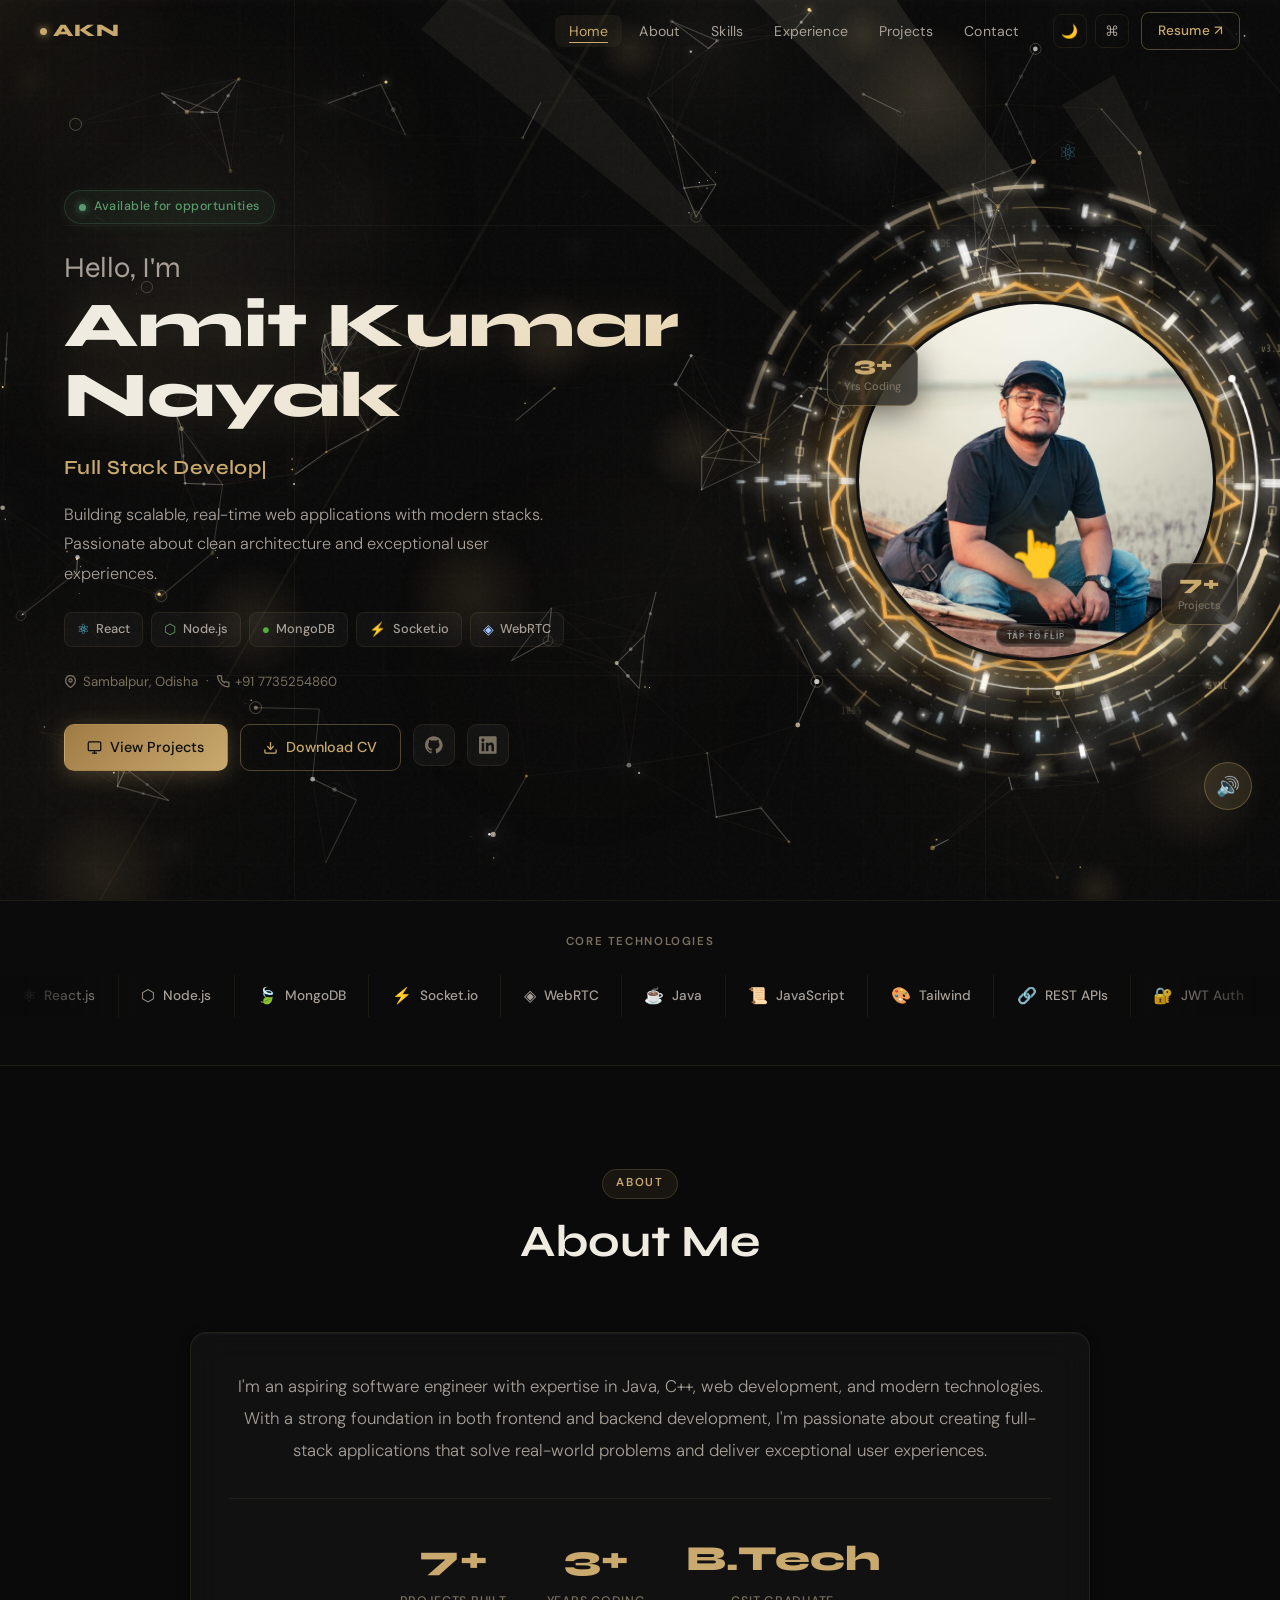
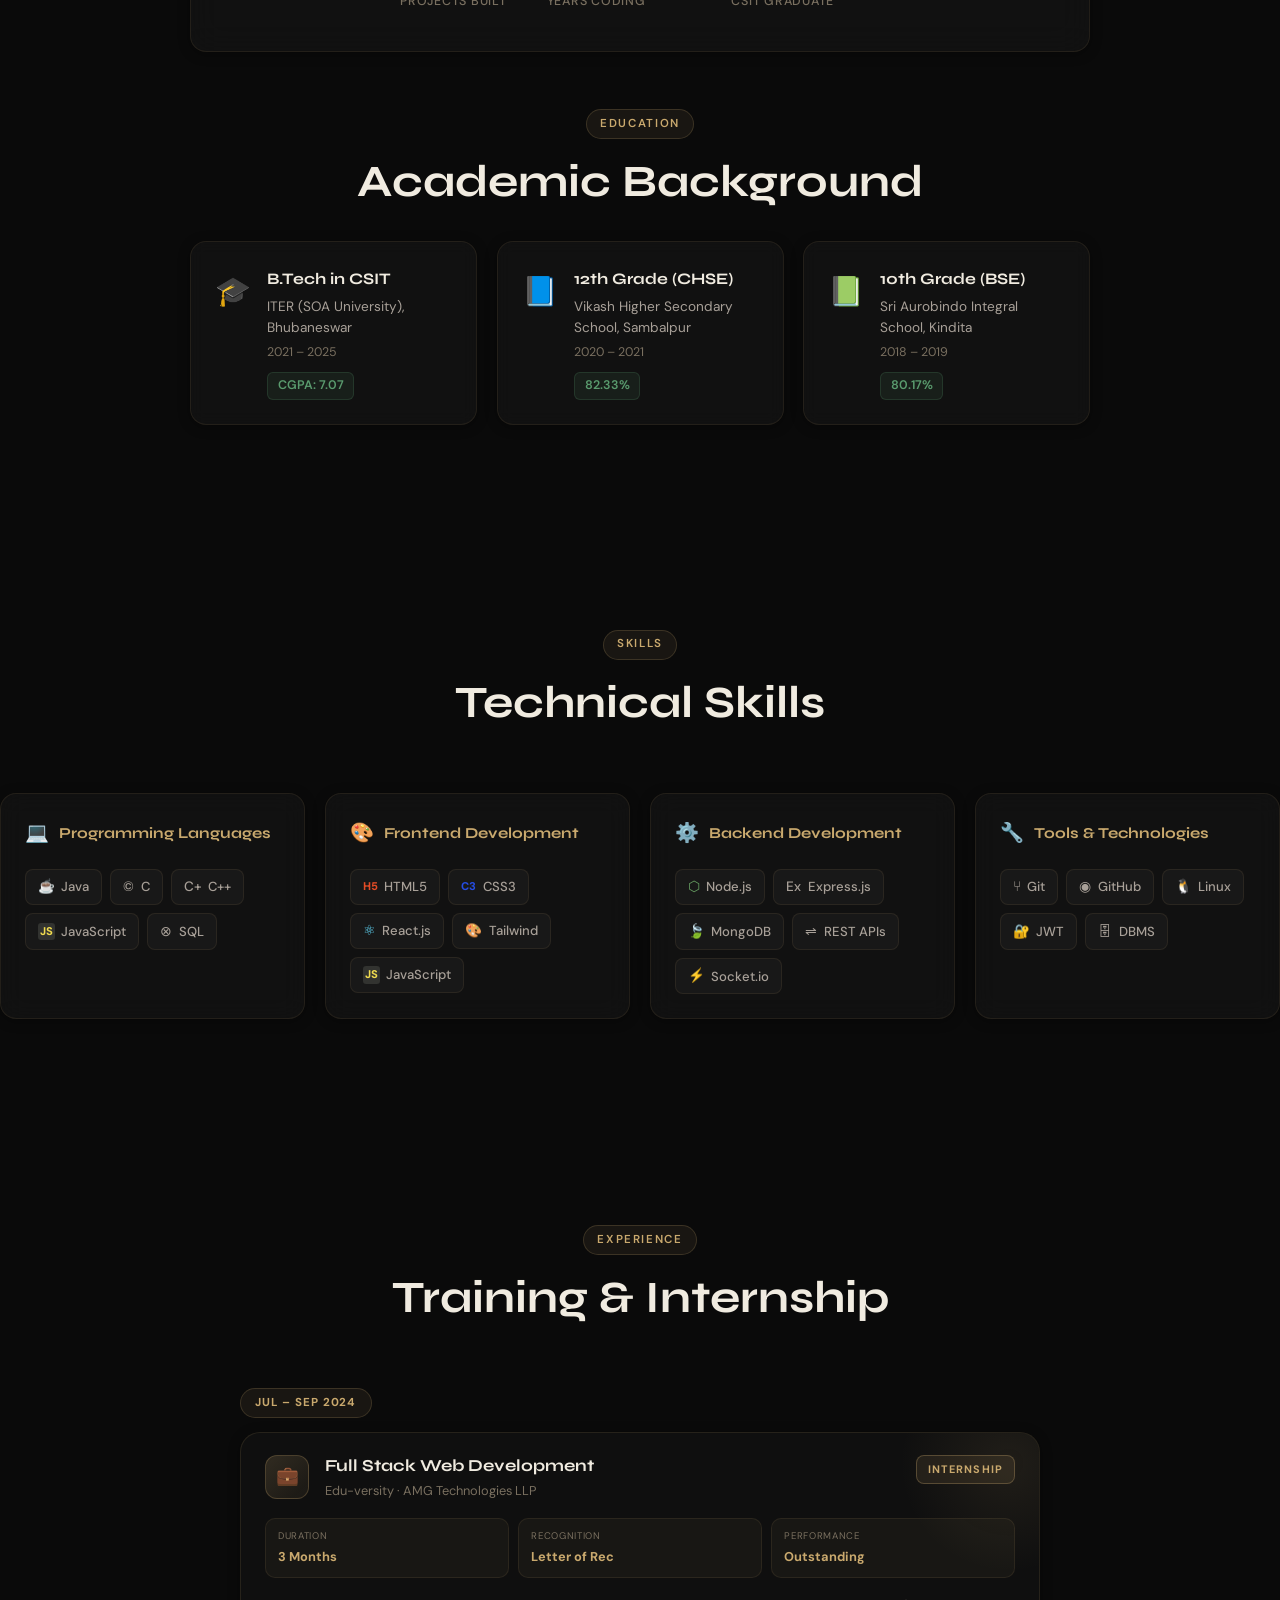
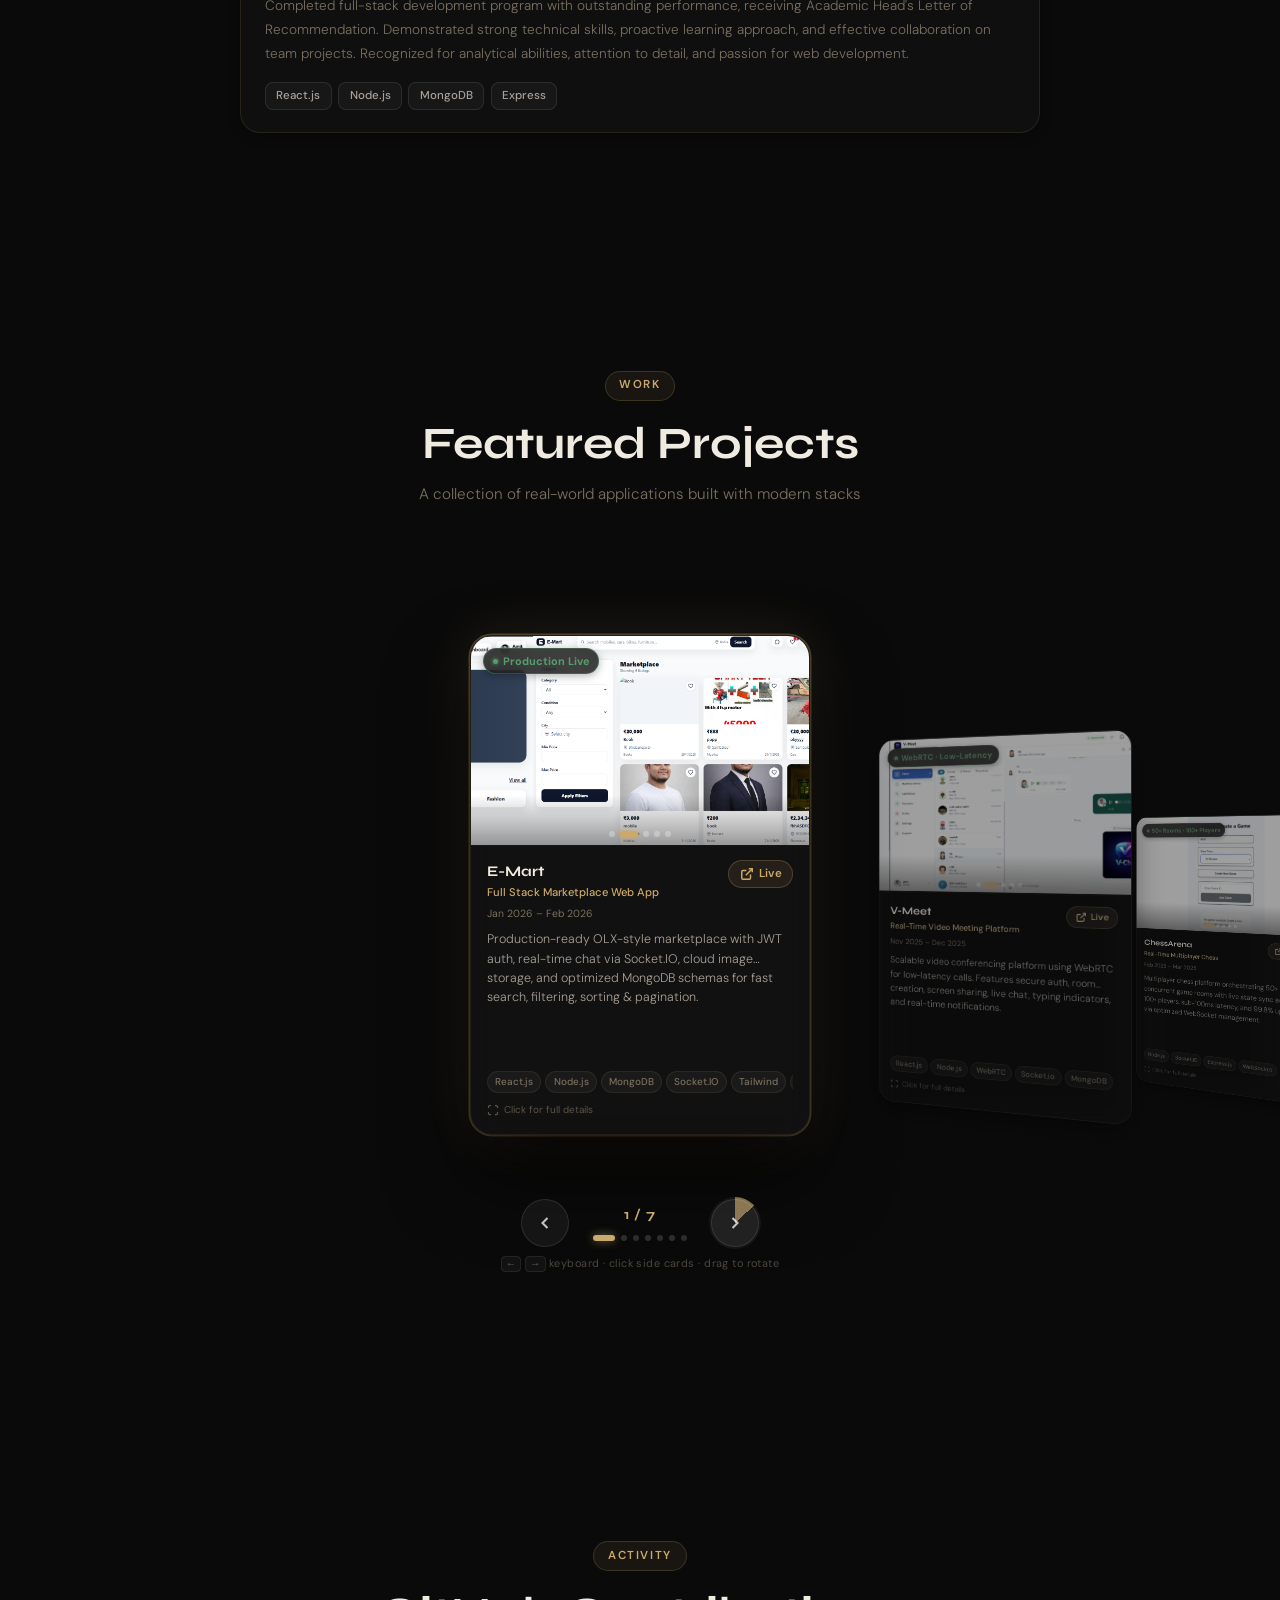
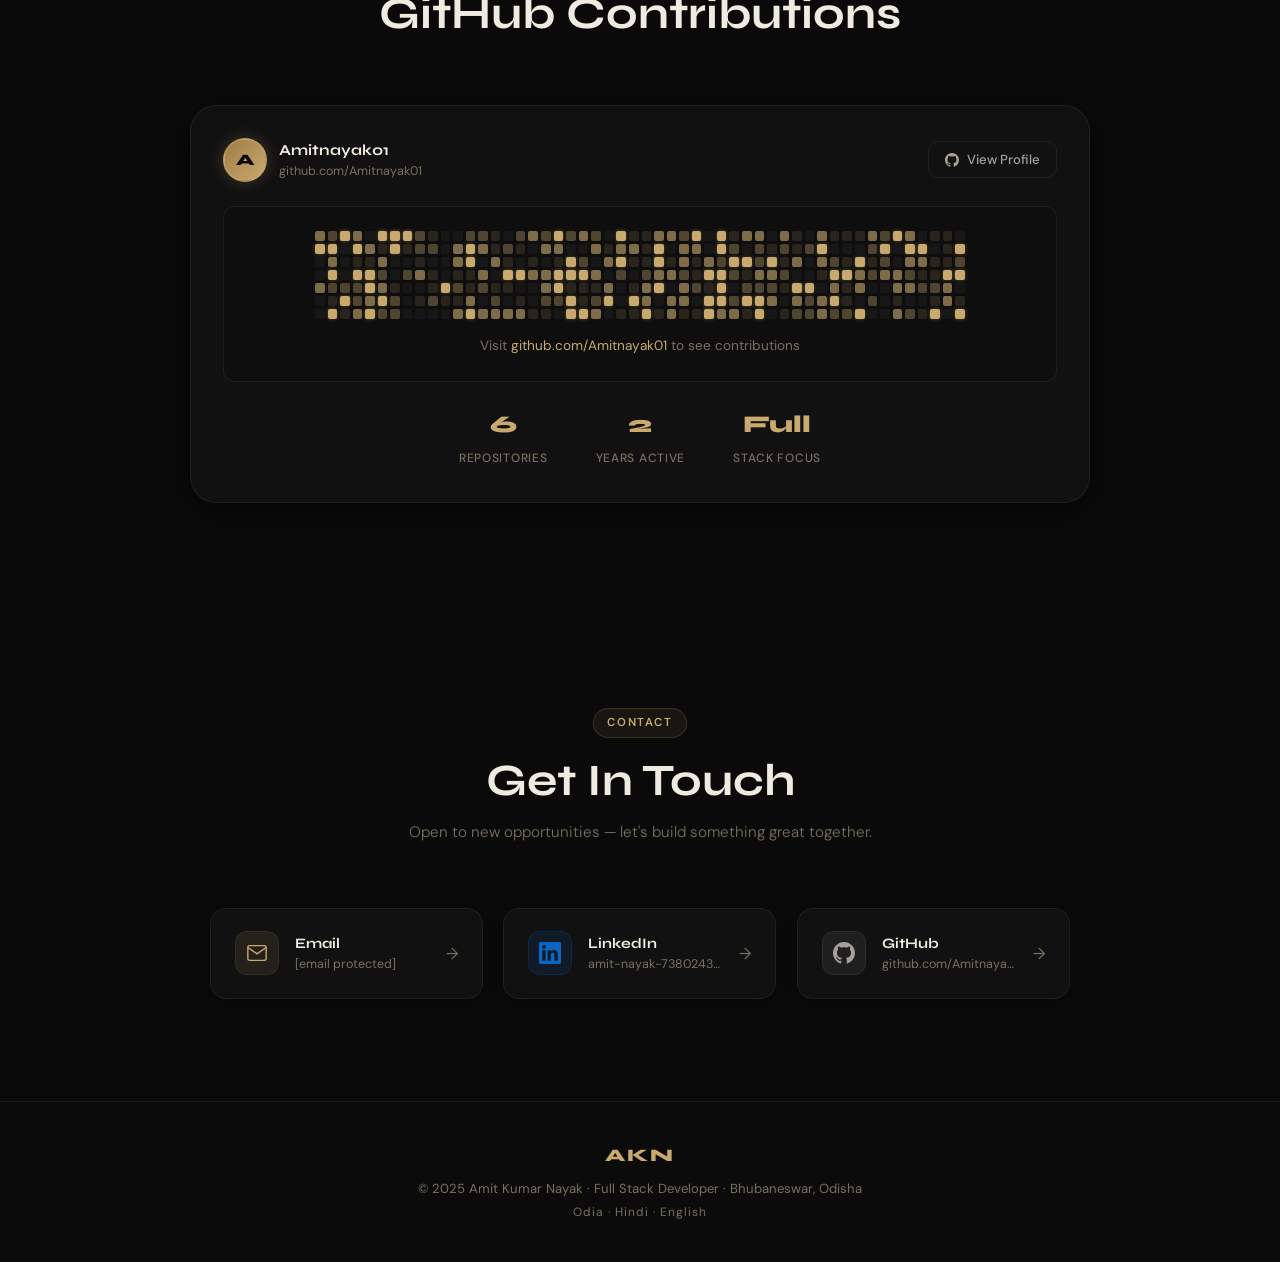
==== commit 9ea91e8f: "Initial commit" ====
--- a/portfolio.html
+++ b/portfolio.html
@@ -8,6 +8,8 @@
     <link rel="preconnect" href="https://fonts.googleapis.com">
     <link rel="preconnect" href="https://fonts.gstatic.com" crossorigin>
     <link href="https://fonts.googleapis.com/css2?family=Syne:wght@400;500;600;700;800&family=DM+Sans:ital,opsz,wght@0,9..40,300;0,9..40,400;0,9..40,500;1,9..40,300&display=swap" rel="stylesheet">
+    <link href="https://fonts.googleapis.com/css2?family=Syne:wght@400;500;600;700;800&family=DM+Sans:ital,opsz,wght@0,9..40,300;0,9..40,400;0,9..40,500;1,9..40,300&family=Orbitron:wght@400;700;900&family=Share+Tech+Mono&display=swap" rel="stylesheet">
+
     <link rel="stylesheet" href="styles.css">
     <style>
         /* ── Image slot styles ── */
@@ -380,13 +382,16 @@
 
 
 
-                    <div class="hero-hand-hint" id="heroHandHint">
-  <div class="hero-hand-ripple-bg"></div>
-  <div class="hero-hand-ripple" id="heroHandRipple"></div>
-  <span class="hero-hand-icon" id="heroHandIcon">👆</span>
+<div class="hero-hand-hint" id="heroHandHint">
+  <canvas class="hero-hand-particles" id="heroHandParticles" width="120" height="120"></canvas>
+  <div class="hero-hand-glow" id="heroHandGlow"></div>
+  <div class="hero-hand-icon-wrap">
+    <div class="hero-hand-ring ring-1" id="heroHandRing1"></div>
+    <div class="hero-hand-ring ring-2" id="heroHandRing2"></div>
+    <div class="hero-hand-ring ring-3" id="heroHandRing3"></div>
+    <span class="hero-hand-icon" id="heroHandIcon">👆</span>
+  </div>
 </div>
-
-
 
 
 <div class="hero-img-outer" id="heroImgOuter" onclick="flipHeroAvatar()">
@@ -613,172 +618,7 @@
             </div>
         </section>
 
-        <!-- ════════════════════════════════════════════
-             FEATURED PROJECT
-        ════════════════════════════════════════════ -->
-        <section id="featured" class="featured-section">
-            <div class="section-header">
-                <span class="section-tag">Featured</span>
-                <h2 class="section-title">Spotlight Project</h2>
-            </div>
-            <div class="featured-card reveal blur-reveal">
-                <div class="featured-preview-wrap">
-                    <div class="vmg-mosaic" id="vmGallery">
-                        <div class="vmg-cell vmg-large" data-index="0" role="button" tabindex="0" aria-label="Open screenshot 1 fullscreen">
-                            <div class="vmg-screenshot vmg-s0">
-                                <div class="vmg-s-topbar">
-                                    <span class="vmg-dot r"></span><span class="vmg-dot y"></span><span class="vmg-dot g"></span>
-                                    <span class="vmg-s-url">v-meet2.vercel.app</span>
-                                    <span class="vmg-s-rec">⬤ REC</span>
-                                </div>
-                                <div class="vmg-s-body">
-                                    <div class="vmg-grid4">
-                                        <div class="vmg-vcell vmg-active"><div class="vmg-av" style="background:linear-gradient(135deg,#c9a96e,#7a5520)">A</div><div class="vmg-vname">Amit<span class="vmg-host">Host</span></div><div class="vmg-vring"></div><div class="vmg-vbar"><span></span><span></span><span></span><span></span><span></span></div></div>
-                                        <div class="vmg-vcell"><div class="vmg-av" style="background:linear-gradient(135deg,#5a9b6e,#2a6a3e)">R</div><div class="vmg-vname">Remote</div></div>
-                                        <div class="vmg-vcell"><div class="vmg-av" style="background:linear-gradient(135deg,#6e8dc9,#3a5ea0)">S</div><div class="vmg-vname">Sarah</div></div>
-                                        <div class="vmg-vcell vmg-screenshare"><div class="vmg-ss-label">🖥️ Sharing</div><div class="vmg-ssbar"><i></i><i></i><i></i><i></i><i></i></div></div>
-                                    </div>
-                                    <div class="vmg-ctrl-row">
-                                        <button class="vmg-cb vmg-cb-on"><svg width="12" height="12" viewBox="0 0 24 24" fill="currentColor"><path d="M12 2a3 3 0 0 1 3 3v6a3 3 0 0 1-6 0V5a3 3 0 0 1 3-3z"/><path d="M19 10v1a7 7 0 0 1-14 0v-1"/></svg></button>
-                                        <button class="vmg-cb vmg-cb-on"><svg width="12" height="12" viewBox="0 0 24 24" fill="none" stroke="currentColor" stroke-width="2.5"><path d="M23 7l-7 5 7 5V7z"/><rect x="1" y="5" width="15" height="14" rx="2"/></svg></button>
-                                        <button class="vmg-cb"><svg width="12" height="12" viewBox="0 0 24 24" fill="none" stroke="currentColor" stroke-width="2.5"><rect x="2" y="3" width="20" height="14" rx="2"/><polyline points="8 21 12 17 16 21"/></svg></button>
-                                        <button class="vmg-cb vmg-cb-end"><svg width="12" height="12" viewBox="0 0 24 24" fill="currentColor"><path d="M6.6 10.8c1.4 2.8 3.8 5.1 6.6 6.6l2.2-2.2c.3-.3.7-.4 1-.2 1.1.4 2.3.6 3.6.6.6 0 1 .4 1 1V20c0 .6-.4 1-1 1C10.4 21 3 13.6 3 5c0-.6.4-1 1-1h3.5c.6 0 1 .4 1 1 0 1.3.2 2.5.6 3.6.1.3 0 .7-.2 1L6.6 10.8z"/></svg></button>
-                                    </div>
-                                </div>
-                            </div>
-                            <div class="vmg-overlay"><svg width="22" height="22" viewBox="0 0 24 24" fill="none" stroke="currentColor" stroke-width="2"><path d="M8 3H5a2 2 0 0 0-2 2v3m18 0V5a2 2 0 0 0-2-2h-3m0 18h3a2 2 0 0 0 2-2v-3M3 16v3a2 2 0 0 0 2 2h3"/></svg><span>Fullscreen</span></div>
-                            <div class="vmg-label">Zoom Grid Call</div>
-                        </div>
-                        <div class="vmg-right-col">
-                            <div class="vmg-cell vmg-small" data-index="1" role="button" tabindex="0" aria-label="Open screenshot 2">
-                                <div class="vmg-screenshot vmg-s1">
-                                    <div class="vmg-s-topbar sm"><span class="vmg-dot r"></span><span class="vmg-dot y"></span><span class="vmg-dot g"></span><span class="vmg-s-url">v-meet — Chat</span></div>
-                                    <div class="vmg-chat-mini">
-                                        <div class="vmg-chat-sb">
-                                            <div class="vmg-csb-item active"><div class="vmg-cav" style="background:linear-gradient(135deg,#c9a96e,#a07c45)">A</div><div><div class="vmg-cn">Amit</div><div class="vmg-cl">Hey! 👋</div></div></div>
-                                            <div class="vmg-csb-item"><div class="vmg-cav" style="background:linear-gradient(135deg,#5a9b6e,#3a7a4e)">R</div><div><div class="vmg-cn">Remote</div><div class="vmg-cl">Joining...</div></div><span class="vmg-badge">2</span></div>
-                                            <div class="vmg-csb-item"><div class="vmg-cav vmg-grp">👥</div><div><div class="vmg-cn">Dev Team</div><div class="vmg-cl">Sarah: pushed</div></div><span class="vmg-badge">5</span></div>
-                                        </div>
-                                        <div class="vmg-chat-msgs">
-                                            <div class="vmg-msg in">Can we start? 👋<span>10:42</span></div>
-                                            <div class="vmg-msg out">Yes! Starting... <span>10:43 ✓✓</span></div>
-                                            <div class="vmg-msg in vmg-file"><svg width="10" height="10" viewBox="0 0 24 24" fill="none" stroke="currentColor" stroke-width="2"><path d="M14 2H6a2 2 0 0 0-2 2v16a2 2 0 0 0 2 2h12a2 2 0 0 0 2-2V8z"/><polyline points="14 2 14 8 20 8"/></svg> design.pdf<span>10:44</span></div>
-                                            <div class="vmg-msg out">Got it! 😊<span>10:44 ✓✓</span></div>
-                                            <div class="vmg-typing"><span></span><span></span><span></span><em>typing…</em></div>
-                                        </div>
-                                    </div>
-                                </div>
-                                <div class="vmg-overlay"><svg width="18" height="18" viewBox="0 0 24 24" fill="none" stroke="currentColor" stroke-width="2"><path d="M8 3H5a2 2 0 0 0-2 2v3m18 0V5a2 2 0 0 0-2-2h-3m0 18h3a2 2 0 0 0 2-2v-3M3 16v3a2 2 0 0 0 2 2h3"/></svg></div>
-                                <div class="vmg-label">WhatsApp Chat</div>
-                            </div>
-                            <div class="vmg-cell vmg-small" data-index="2" role="button" tabindex="0" aria-label="Open screenshot 3">
-                                <div class="vmg-screenshot vmg-s2">
-                                    <div class="vmg-s-topbar sm"><span class="vmg-dot r"></span><span class="vmg-dot y"></span><span class="vmg-dot g"></span><span class="vmg-s-url">Audio Conference</span><span class="vmg-s-rec">● LIVE</span></div>
-                                    <div class="vmg-audio-mini">
-                                        <div class="vmg-audio-center-mini"><div class="vmg-pulse-ring"></div><div class="vmg-pulse-ring vmg-pr2"></div><div class="vmg-av-large" style="background:linear-gradient(135deg,#c9a96e,#a07c45)">A</div><div class="vmg-speak-label">Speaking</div></div>
-                                        <div class="vmg-orb-row">
-                                            <div class="vmg-mini-orb" style="background:linear-gradient(135deg,#5a9b6e,#3a7a4e)">R</div>
-                                            <div class="vmg-mini-orb" style="background:linear-gradient(135deg,#6e8dc9,#4a6ea0)">S</div>
-                                            <div class="vmg-mini-orb vmg-orb-muted" style="background:linear-gradient(135deg,#9b6e5a,#7a4e3a)">J</div>
-                                            <div class="vmg-mini-orb" style="background:linear-gradient(135deg,#8dc96e,#6eab4a)">M</div>
-                                        </div>
-                                        <div class="vmg-audio-stat">🎙 3 speaking · 🔇 2 muted</div>
-                                    </div>
-                                </div>
-                                <div class="vmg-overlay"><svg width="18" height="18" viewBox="0 0 24 24" fill="none" stroke="currentColor" stroke-width="2"><path d="M8 3H5a2 2 0 0 0-2 2v3m18 0V5a2 2 0 0 0-2-2h-3m0 18h3a2 2 0 0 0 2-2v-3M3 16v3a2 2 0 0 0 2 2h3"/></svg></div>
-                                <div class="vmg-label">Audio Conference</div>
-                            </div>
-                            <div class="vmg-cell vmg-small" data-index="3" role="button" tabindex="0" aria-label="Open screenshot 4">
-                                <div class="vmg-screenshot vmg-s3">
-                                    <div class="vmg-s-topbar sm"><span class="vmg-dot r"></span><span class="vmg-dot y"></span><span class="vmg-dot g"></span><span class="vmg-s-url">Dev Team · 6 members</span><span class="vmg-s-rec">⬤ REC</span></div>
-                                    <div class="vmg-group-mini">
-                                        <div class="vmg-pin-stage"><div class="vmg-av-large" style="background:linear-gradient(135deg,#5a9b6e,#2a6a3e)">R</div><div class="vmg-pin-wave"><i></i><i></i><i></i><i></i><i></i></div><div class="vmg-pin-tag">📌 Pinned · Speaking</div></div>
-                                        <div class="vmg-strip-mini">
-                                            <div class="vmg-sm-cell vmg-sm-me"><div class="vmg-av sm" style="background:linear-gradient(135deg,#c9a96e,#a07c45)">A</div><small>You</small></div>
-                                            <div class="vmg-sm-cell"><div class="vmg-av sm" style="background:linear-gradient(135deg,#6e8dc9,#4a6ea0)">S</div><small>Sarah</small></div>
-                                            <div class="vmg-sm-cell vmg-muted"><div class="vmg-av sm" style="background:linear-gradient(135deg,#9b6e5a,#7a4e3a)">J</div><small>John🔇</small></div>
-                                            <div class="vmg-sm-cell"><div class="vmg-av sm" style="background:linear-gradient(135deg,#8dc96e,#6eab4a)">M</div><small>Maya</small></div>
-                                        </div>
-                                    </div>
-                                </div>
-                                <div class="vmg-overlay"><svg width="18" height="18" viewBox="0 0 24 24" fill="none" stroke="currentColor" stroke-width="2"><path d="M8 3H5a2 2 0 0 0-2 2v3m18 0V5a2 2 0 0 0-2-2h-3m0 18h3a2 2 0 0 0 2-2v-3M3 16v3a2 2 0 0 0 2 2h3"/></svg></div>
-                                <div class="vmg-label">Group Call</div>
-                            </div>
-                            <div class="vmg-cell vmg-small" data-index="4" role="button" tabindex="0" aria-label="Open screenshot 5">
-                                <div class="vmg-screenshot vmg-s4">
-                                    <div class="vmg-s-topbar sm"><span class="vmg-dot r"></span><span class="vmg-dot y"></span><span class="vmg-dot g"></span><span class="vmg-s-url">v-meet — Dashboard</span></div>
-                                    <div class="vmg-dash-mini">
-                                        <div class="vmg-dash-welcome">Welcome back, Amit 👋</div>
-                                        <div class="vmg-dash-row">
-                                            <div class="vmg-dash-btn vmg-new-meet"><svg width="14" height="14" viewBox="0 0 24 24" fill="none" stroke="currentColor" stroke-width="2"><path d="M23 7l-7 5 7 5V7z"/><rect x="1" y="5" width="15" height="14" rx="2"/></svg> New Meeting</div>
-                                            <div class="vmg-dash-btn vmg-join-meet"><svg width="14" height="14" viewBox="0 0 24 24" fill="none" stroke="currentColor" stroke-width="2"><path d="M15 3h4a2 2 0 0 1 2 2v14a2 2 0 0 1-2 2h-4"/><polyline points="10 17 15 12 10 7"/><line x1="15" y1="12" x2="3" y2="12"/></svg> Join Room</div>
-                                        </div>
-                                        <div class="vmg-input-mini"><svg width="10" height="10" viewBox="0 0 24 24" fill="none" stroke="currentColor" stroke-width="2"><rect x="3" y="3" width="7" height="7"/><rect x="14" y="3" width="7" height="7"/><rect x="3" y="14" width="7" height="7"/><rect x="14" y="14" width="7" height="7"/></svg> Enter meeting ID…</div>
-                                        <div class="vmg-recent-label">Recent Rooms</div>
-                                        <div class="vmg-recent-row">
-                                            <div class="vmg-recent-item">vm-x9k2p</div>
-                                            <div class="vmg-recent-item">vm-8x3tz</div>
-                                            <div class="vmg-recent-item">vm-dev21</div>
-                                        </div>
-                                    </div>
-                                </div>
-                                <div class="vmg-overlay"><svg width="18" height="18" viewBox="0 0 24 24" fill="none" stroke="currentColor" stroke-width="2"><path d="M8 3H5a2 2 0 0 0-2 2v3m18 0V5a2 2 0 0 0-2-2h-3m0 18h3a2 2 0 0 0 2-2v-3M3 16v3a2 2 0 0 0 2 2h3"/></svg></div>
-                                <div class="vmg-label">Meeting Dashboard</div>
-                            </div>
-                        </div>
-                    </div>
-                    <div class="vm-feature-pills">
-                        <span class="vm-pill">🔒 E2E Encrypted</span>
-                        <span class="vm-pill">⚡ &lt;50ms latency</span>
-                        <span class="vm-pill">🌐 No install needed</span>
-                        <span class="vm-pill">📸 5 screens · tap to expand</span>
-                    </div>
-                </div>
-
-                <!-- LIGHTBOX (unchanged) -->
-                <div class="vmg-lightbox" id="vmgLightbox" role="dialog" aria-modal="true" aria-label="Screenshot viewer">
-                    <div class="vmg-lb-backdrop"></div>
-                    <div class="vmg-lb-inner">
-                        <div class="vmg-lb-counter"><span id="vmgLbCurr">1</span> / <span id="vmgLbTotal">5</span></div>
-                        <button class="vmg-lb-close" id="vmgLbClose" aria-label="Close"><svg width="20" height="20" viewBox="0 0 24 24" fill="none" stroke="currentColor" stroke-width="2.5"><line x1="18" y1="6" x2="6" y2="18"/><line x1="6" y1="6" x2="18" y2="18"/></svg></button>
-                        <button class="vmg-lb-nav vmg-lb-prev" id="vmgLbPrev" aria-label="Previous screenshot"><svg width="22" height="22" viewBox="0 0 24 24" fill="none" stroke="currentColor" stroke-width="2.5"><polyline points="15 18 9 12 15 6"/></svg></button>
-                        <div class="vmg-lb-stage" id="vmgLbStage"></div>
-                        <div class="vmg-lb-caption" id="vmgLbCaption"></div>
-                        <button class="vmg-lb-nav vmg-lb-next" id="vmgLbNext" aria-label="Next screenshot"><svg width="22" height="22" viewBox="0 0 24 24" fill="none" stroke="currentColor" stroke-width="2.5"><polyline points="9 18 15 12 9 6"/></svg></button>
-                        <div class="vmg-lb-dots" id="vmgLbDots"></div>
-                    </div>
-                </div>
-
-                <!-- RIGHT INFO -->
-                <div class="featured-info">
-                    <span class="featured-number">01</span>
-                    <h3 class="featured-title">V-Meet</h3>
-                    <p class="featured-subtitle">Real-Time Video, Audio &amp; Chat Platform</p>
-                    <p class="featured-desc">Built V-Meet — a full-featured real-time communication platform powered by WebRTC peer connections. Supports Zoom-style grid video conferencing and WhatsApp-style 1-on-1 messaging in one unified app.</p>
-                    <div class="featured-features">
-                        <div class="ff-item"><span class="ff-check">✓</span> Zoom-style grid layout + pinned speaker mode</div>
-                        <div class="ff-item"><span class="ff-check">✓</span> WhatsApp-style chat — read receipts, emoji, file sharing</div>
-                        <div class="ff-item"><span class="ff-check">✓</span> Audio conference with mute, noise suppression &amp; push-to-talk</div>
-                        <div class="ff-item"><span class="ff-check">✓</span> Group calling — dynamic pin, strip view, 6+ participants</div>
-                        <div class="ff-item"><span class="ff-check">✓</span> Screen sharing with live annotation overlay</div>
-                        <div class="ff-item"><span class="ff-check">✓</span> WebRTC E2E encryption + JWT-secured auth</div>
-                    </div>
-                    <div class="featured-stack">
-                        <span>React.js</span><span>Node.js</span><span>Socket.io</span><span>WebRTC</span><span>MongoDB</span>
-                    </div>
-                    <div class="featured-actions">
-                        <a href="https://v-meet2.vercel.app" class="btn btn-primary btn-magnetic" target="_blank" rel="noopener">
-                            <svg width="14" height="14" viewBox="0 0 24 24" fill="none" stroke="currentColor" stroke-width="2.5" aria-hidden="true"><path d="M18 13v6a2 2 0 0 1-2 2H5a2 2 0 0 1-2-2V8a2 2 0 0 1 2-2h6"/><polyline points="15 3 21 3 21 9"/><line x1="10" y1="14" x2="21" y2="3"/></svg>
-                            Live Demo
-                        </a>
-                        <a href="https://github.com/Amitnayak01" target="_blank" rel="noopener" class="btn btn-outline">
-                            <svg width="14" height="14" viewBox="0 0 24 24" fill="currentColor" aria-hidden="true"><path d="M12 0c-6.626 0-12 5.373-12 12 0 5.302 3.438 9.8 8.207 11.387.599.111.793-.261.793-.577v-2.234c-3.338.726-4.033-1.416-4.033-1.416-.546-1.387-1.333-1.756-1.333-1.756-1.089-.745.083-.729.083-.729 1.205.084 1.839 1.237 1.839 1.237 1.07 1.834 2.807 1.304 3.492.997.107-.775.418-1.305.762-1.604-2.665-.305-5.467-1.334-5.467-5.931 0-1.311.469-2.381 1.236-3.221-.124-.303-.535-1.524.117-3.176 0 0 1.008-.322 3.301 1.23.957-.266 1.983-.399 3.003-.404 1.02.005 2.047.138 3.006.404 2.291-1.552 3.297-1.23 3.297-1.23.653 1.653.242 2.874.118 3.176.77.84 1.235 1.911 1.235 3.221 0 4.609-2.807 5.624-5.479 5.921.43.372.823 1.102.823 2.222v3.293c0 .319.192.694.801.576 4.765-1.589 8.199-6.086 8.199-11.386 0-6.627-5.373-12-12-12z"/></svg>
-                            View Code
-                        </a>
-                    </div>
-                </div>
-            </div>
-        </section>
+
 
         <!-- ════════════════════════════════════════════
              PROJECTS GRID  ← ONLY SLIDESHOWS CHANGED
--- a/styles.css
+++ b/styles.css
@@ -978,462 +978,6 @@
 .featured-stack span:hover { border-color: var(--border-hover); color: var(--gold-light); }
 .featured-actions { display: flex; gap: 0.75rem; flex-wrap: wrap; }
 
-/* ═══════════════════════════════════════════════════
-   V-MEET MOSAIC GALLERY
-   ═══════════════════════════════════════════════════ */
-.vmg-mosaic {
-    display: grid;
-    grid-template-columns: 1.15fr 1fr;
-    gap: 5px;
-    border-radius: 20px;
-    overflow: hidden;
-    border: 1.5px solid rgba(201,169,110,0.35);
-    box-shadow:
-        0 0 0 1px rgba(255,255,255,0.05),
-        0 0 40px rgba(201,169,110,0.12),
-        var(--shadow-lg);
-    background: #060606;
-    padding: 5px;
-}
-.vmg-right-col {
-    display: grid;
-    grid-template-columns: 1fr 1fr;
-    gap: 5px;
-}
-
-/* ── Per-cell accent colours ── */
-.vmg-cell:nth-child(1)                { --ca: 201,169,110; }   /* gold  */
-.vmg-right-col .vmg-cell:nth-child(1) { --ca: 90,155,110;  }   /* green */
-.vmg-right-col .vmg-cell:nth-child(2) { --ca: 110,141,201; }   /* blue  */
-.vmg-right-col .vmg-cell:nth-child(3) { --ca: 201,155,90;  }   /* amber */
-.vmg-right-col .vmg-cell:nth-child(4) { --ca: 201,110,155; }   /* pink  */
-
-/* ── Cell base ── */
-.vmg-cell {
-    position: relative;
-    overflow: hidden;
-    cursor: pointer;
-    background: #0a0a0a;
-    border-radius: 12px;
-    /* Gradient border via background-clip trick */
-    border: 1.5px solid rgba(var(--ca, 201,169,110), 0.22);
-    transition:
-        transform 0.38s cubic-bezier(0.34,1.56,0.64,1),
-        border-color 0.5s ease,
-        box-shadow 0.5s ease;
-}
-.vmg-cell:hover {
-    transform: scale(1.028);
-    z-index: 2;
-    border-color: rgba(var(--ca, 201,169,110), 0.75);
-    box-shadow:
-        0 0 0 1px rgba(var(--ca, 201,169,110), 0.3),
-        0 0 20px rgba(var(--ca, 201,169,110), 0.25),
-        0 0 55px rgba(var(--ca, 201,169,110), 0.1);
-}
-.vmg-cell:focus-visible { outline: 2px solid rgba(var(--ca,201,169,110),0.8); outline-offset: 2px; }
-.vmg-large { min-height: 380px; }
-.vmg-small { min-height: 185px; }
-
-/* ── Soft glow pulse on swap ── */
-@keyframes glowPulse {
-    0%   {
-        border-color: rgba(var(--ca, 201,169,110), 0.22);
-        box-shadow: none;
-    }
-    35%  {
-        border-color: rgba(var(--ca, 201,169,110), 0.85);
-        box-shadow:
-            0 0 0 2px rgba(var(--ca, 201,169,110), 0.35),
-            0 0 18px rgba(var(--ca, 201,169,110), 0.3),
-            0 0 45px rgba(var(--ca, 201,169,110), 0.12);
-    }
-    100% {
-        border-color: rgba(var(--ca, 201,169,110), 0.22);
-        box-shadow: none;
-    }
-}
-.vmg-cell.vmg-swapping {
-    animation: glowPulse 1.4s ease-in-out forwards;
-}
-
-/* ── Cell is the clipping container for slide wipe ── */
-.vmg-cell { isolation: isolate; overflow: hidden; }
-.vmg-screenshot { will-change: transform; }
-
-/* ── Label fades with the slide ── */
-.vmg-label { transition: color 0.5s ease; }
-.vmg-mosaic[data-paused="1"] .vmg-cell { pointer-events: none; }
-
-/* ── Mosaic cell screenshot swap animation ── */
-.vmg-cell { isolation: isolate; }
-.vmg-cell .vmg-screenshot { will-change: opacity, transform; }
-
-/* ── Smooth label fade on swap ── */
-.vmg-label { transition: color 0.35s ease, opacity 0.35s ease; }
-
-/* ── Pill counter update ── */
-.vmg-mosaic[data-paused="1"] .vmg-cell { pointer-events: none; }
-
-
-.vmg-overlay {
-    position: absolute; inset: 0;
-    background: rgba(0,0,0,0.55);
-    backdrop-filter: blur(2px);
-    display: flex; flex-direction: column; align-items: center; justify-content: center;
-    gap: 0.5rem; opacity: 0;
-    transition: opacity 0.25s ease;
-    color: var(--gold-light);
-    font-size: 0.75rem; font-weight: 500;
-}
-.vmg-cell:hover .vmg-overlay { opacity: 1; }
-.vmg-overlay svg { filter: drop-shadow(0 0 8px rgba(201,169,110,0.6)); }
-
-/* ── Screen label ── */
-.vmg-label {
-    position: absolute; bottom: 8px; left: 10px;
-    font-size: 0.6rem; font-weight: 600;
-    color: rgba(255,255,255,0.5);
-    letter-spacing: 0.06em; text-transform: uppercase;
-    background: rgba(0,0,0,0.5);
-    border-radius: 4px; padding: 2px 6px;
-    pointer-events: none;
-    transition: color 0.25s;
-}
-.vmg-cell:hover .vmg-label { color: var(--gold); }
-
-/* ── Screenshot base ── */
-.vmg-screenshot {
-    width: 100%; height: 100%;
-    display: flex; flex-direction: column;
-    font-family: 'DM Sans', sans-serif;
-}
-.vmg-s-topbar {
-    display: flex; align-items: center; gap: 5px;
-    padding: 7px 10px; background: #141414;
-    border-bottom: 1px solid rgba(255,255,255,0.07);
-    flex-shrink: 0;
-}
-.vmg-s-topbar.sm { padding: 5px 8px; }
-.vmg-dot { width: 8px; height: 8px; border-radius: 50%; flex-shrink: 0; }
-.vmg-dot.r { background: #ff5f57; }
-.vmg-dot.y { background: #ffbd2e; }
-.vmg-dot.g { background: #28c840; }
-.vmg-s-url { font-size: 0.62rem; color: #555; flex: 1; overflow: hidden; text-overflow: ellipsis; white-space: nowrap; }
-.vmg-s-rec { font-size: 0.58rem; color: #ff5f57; font-weight: 700; animation: livePulse 1.5s ease-in-out infinite; }
-.vmg-s-body { flex: 1; display: flex; flex-direction: column; background: #060606; overflow: hidden; }
-
-/* ═══════════════════════
-   SCREEN 0 — VIDEO GRID
-   ═══════════════════════ */
-.vmg-grid4 {
-    display: grid; grid-template-columns: 1fr 1fr; gap: 6px;
-    padding: 10px; flex: 1;
-}
-.vmg-vcell {
-    border-radius: 10px; border: 1px solid rgba(255,255,255,0.07);
-    background: rgba(255,255,255,0.03);
-    display: flex; flex-direction: column; align-items: center; justify-content: center;
-    gap: 5px; padding: 12px 8px; position: relative; overflow: hidden;
-}
-.vmg-active { border-color: rgba(201,169,110,0.7); background: rgba(201,169,110,0.05); }
-.vmg-av {
-    width: 40px; height: 40px; border-radius: 50%;
-    display: flex; align-items: center; justify-content: center;
-    font-size: 0.9rem; font-weight: 800; color: #fff;
-}
-.vmg-av.sm { width: 26px; height: 26px; font-size: 0.7rem; }
-.vmg-av.large { width: 52px; height: 52px; font-size: 1.1rem; }
-.vmg-vname {
-    font-size: 0.65rem; color: rgba(255,255,255,0.55);
-    display: flex; align-items: center; gap: 4px;
-}
-.vmg-host {
-    font-size: 0.5rem; font-weight: 700;
-    background: var(--gold); color: #000;
-    border-radius: 3px; padding: 1px 4px;
-}
-.vmg-vring {
-    position: absolute; inset: -1px; border-radius: 10px;
-    border: 2px solid rgba(201,169,110,0.8);
-    animation: speakerPulse 1.2s ease-in-out infinite;
-}
-.vmg-vbar {
-    display: flex; align-items: flex-end; gap: 2px; height: 14px;
-    position: absolute; bottom: 6px; left: 8px;
-}
-.vmg-vbar span {
-    width: 3px; border-radius: 2px; background: var(--gold);
-    animation: ssWave 0.8s ease-in-out infinite;
-}
-.vmg-vbar span:nth-child(1){height:5px;animation-delay:0s}
-.vmg-vbar span:nth-child(2){height:10px;animation-delay:0.1s}
-.vmg-vbar span:nth-child(3){height:14px;animation-delay:0.2s}
-.vmg-vbar span:nth-child(4){height:8px;animation-delay:0.3s}
-.vmg-vbar span:nth-child(5){height:5px;animation-delay:0.4s}
-.vmg-screenshare { background: rgba(90,155,110,0.07); border-color: rgba(90,155,110,0.3); }
-.vmg-ss-label { font-size: 0.7rem; color: var(--green); }
-.vmg-ssbar { display: flex; align-items: flex-end; gap: 2px; height: 16px; }
-.vmg-ssbar i { width: 3px; border-radius: 2px; background: var(--green); font-style: normal; animation: ssWave 0.9s ease-in-out infinite; }
-.vmg-ssbar i:nth-child(1){height:6px;animation-delay:0s}
-.vmg-ssbar i:nth-child(2){height:12px;animation-delay:0.1s}
-.vmg-ssbar i:nth-child(3){height:16px;animation-delay:0.2s}
-.vmg-ssbar i:nth-child(4){height:10px;animation-delay:0.3s}
-.vmg-ssbar i:nth-child(5){height:5px;animation-delay:0.4s}
-.vmg-ctrl-row {
-    display: flex; align-items: center; justify-content: center;
-    gap: 6px; padding: 8px 10px; background: #0a0a0a;
-    border-top: 1px solid rgba(255,255,255,0.06); flex-shrink: 0;
-}
-.vmg-cb {
-    width: 30px; height: 30px; border-radius: 50%;
-    border: 1px solid rgba(255,255,255,0.1);
-    background: rgba(255,255,255,0.06); color: rgba(255,255,255,0.5);
-    display: flex; align-items: center; justify-content: center;
-}
-.vmg-cb.vmg-cb-on { background: rgba(201,169,110,0.15); border-color: var(--gold-dim); color: var(--gold); }
-.vmg-cb.vmg-cb-end { background: rgba(255,59,48,0.2); border-color: rgba(255,59,48,0.5); color: #ff5f57; }
-
-/* ═══════════════════════
-   SCREEN 1 — CHAT
-   ═══════════════════════ */
-.vmg-chat-mini {
-    display: grid; grid-template-columns: 88px 1fr;
-    height: 100%; overflow: hidden;
-}
-.vmg-chat-sb { background: #0c0c0c; border-right: 1px solid rgba(255,255,255,0.07); overflow: hidden; }
-.vmg-csb-item {
-    display: flex; align-items: center; gap: 5px;
-    padding: 7px 6px; border-bottom: 1px solid rgba(255,255,255,0.04);
-    position: relative;
-}
-.vmg-csb-item.active { background: rgba(201,169,110,0.07); }
-.vmg-cav {
-    width: 22px; height: 22px; border-radius: 50%;
-    display: flex; align-items: center; justify-content: center;
-    font-size: 0.6rem; font-weight: 700; color: #000; flex-shrink: 0;
-}
-.vmg-cav.vmg-grp { background: rgba(255,255,255,0.1); font-size: 0.7rem; }
-.vmg-cn { font-size: 0.58rem; font-weight: 600; color: rgba(255,255,255,0.7); }
-.vmg-cl { font-size: 0.52rem; color: #555; white-space: nowrap; overflow: hidden; text-overflow: ellipsis; max-width: 40px; }
-.vmg-badge { width: 14px; height: 14px; border-radius: 50%; background: var(--green); color: #fff; font-size: 0.45rem; font-weight: 700; display: flex; align-items: center; justify-content: center; position: absolute; right: 5px; top: 8px; }
-.vmg-chat-msgs {
-    display: flex; flex-direction: column; gap: 5px;
-    padding: 7px 8px; justify-content: flex-end; overflow: hidden;
-}
-.vmg-msg {
-    display: flex; flex-direction: column; max-width: 85%;
-    font-size: 0.62rem; gap: 2px;
-}
-.vmg-msg span:first-child { padding: 4px 8px; border-radius: 10px; background: rgba(255,255,255,0.06); border: 1px solid rgba(255,255,255,0.08); color: rgba(255,255,255,0.65); line-height: 1.4; }
-.vmg-msg span:last-child { font-size: 0.48rem; color: #444; padding: 0 4px; }
-.vmg-msg.in { align-self: flex-start; }
-.vmg-msg.in span:first-child { border-radius: 3px 10px 10px 10px; }
-.vmg-msg.out { align-self: flex-end; text-align: right; }
-.vmg-msg.out span:first-child { background: rgba(201,169,110,0.12); border-color: rgba(201,169,110,0.25); border-radius: 10px 3px 10px 10px; }
-.vmg-msg.vmg-file span:first-child { display: flex; align-items: center; gap: 4px; }
-.vmg-typing { display: flex; align-items: center; gap: 3px; align-self: flex-start; }
-.vmg-typing span { width: 4px; height: 4px; border-radius: 50%; background: var(--gold-dim); animation: typDot 1.2s ease-in-out infinite; }
-.vmg-typing span:nth-child(2){animation-delay:0.2s} .vmg-typing span:nth-child(3){animation-delay:0.4s}
-.vmg-typing em { font-size: 0.5rem; color: #555; font-style: italic; }
-
-/* ═══════════════════════
-   SCREEN 2 — AUDIO CONF
-   ═══════════════════════ */
-.vmg-audio-mini {
-    flex: 1; display: flex; flex-direction: column;
-    align-items: center; justify-content: center;
-    gap: 10px; padding: 10px; background: #050505;
-}
-.vmg-audio-center-mini {
-    position: relative; display: flex; flex-direction: column;
-    align-items: center; gap: 4px;
-}
-.vmg-pulse-ring {
-    position: absolute; width: 56px; height: 56px;
-    border-radius: 50%; border: 2px solid rgba(201,169,110,0.35);
-    animation: audioPulse 2s ease-out infinite;
-    top: 50%; left: 50%; transform: translate(-50%,-50%);
-}
-.vmg-pulse-ring.vmg-pr2 { animation-delay: 1s; }
-.vmg-av-large {
-    width: 46px; height: 46px; border-radius: 50%;
-    display: flex; align-items: center; justify-content: center;
-    font-size: 1rem; font-weight: 800; color: #000;
-    border: 2px solid var(--gold);
-    box-shadow: 0 0 16px rgba(201,169,110,0.4);
-}
-.vmg-speak-label { font-size: 0.55rem; color: var(--gold); font-weight: 600; white-space: nowrap; }
-.vmg-orb-row { display: flex; gap: 6px; }
-.vmg-mini-orb {
-    width: 26px; height: 26px; border-radius: 50%;
-    display: flex; align-items: center; justify-content: center;
-    font-size: 0.58rem; font-weight: 700; color: #000;
-    border: 1px solid rgba(255,255,255,0.15);
-}
-.vmg-mini-orb.vmg-orb-muted { opacity: 0.4; filter: grayscale(70%); }
-.vmg-audio-stat { font-size: 0.55rem; color: #555; white-space: nowrap; }
-
-/* ═══════════════════════
-   SCREEN 3 — GROUP CALL
-   ═══════════════════════ */
-.vmg-group-mini { flex: 1; display: flex; flex-direction: column; background: #050505; overflow: hidden; }
-.vmg-pin-stage {
-    flex: 1; display: flex; flex-direction: column;
-    align-items: center; justify-content: center; gap: 6px;
-    background: radial-gradient(ellipse at center, rgba(90,155,110,0.08) 0%, transparent 70%);
-    position: relative;
-}
-.vmg-pin-wave { display: flex; align-items: flex-end; gap: 2px; height: 18px; }
-.vmg-pin-wave i { width: 3px; border-radius: 2px; background: var(--green); font-style: normal; animation: pinWave 0.8s ease-in-out infinite; }
-.vmg-pin-wave i:nth-child(1){height:6px;animation-delay:0s}
-.vmg-pin-wave i:nth-child(2){height:12px;animation-delay:0.1s}
-.vmg-pin-wave i:nth-child(3){height:18px;animation-delay:0.15s}
-.vmg-pin-wave i:nth-child(4){height:10px;animation-delay:0.2s}
-.vmg-pin-wave i:nth-child(5){height:6px;animation-delay:0.3s}
-.vmg-pin-tag { font-size: 0.52rem; color: var(--green); font-weight: 600; }
-.vmg-strip-mini { display: flex; gap: 4px; padding: 6px 8px; background: rgba(0,0,0,0.4); border-top: 1px solid rgba(255,255,255,0.06); }
-.vmg-sm-cell { display: flex; flex-direction: column; align-items: center; gap: 2px; flex: 1; padding: 4px; border-radius: 6px; background: rgba(255,255,255,0.04); border: 1px solid rgba(255,255,255,0.07); }
-.vmg-sm-cell.vmg-sm-me { border-color: var(--gold-dim); background: rgba(201,169,110,0.07); }
-.vmg-sm-cell.vmg-muted { opacity: 0.45; }
-.vmg-sm-cell small { font-size: 0.48rem; color: #555; white-space: nowrap; overflow: hidden; }
-
-/* ═══════════════════════
-   SCREEN 4 — DASHBOARD
-   ═══════════════════════ */
-.vmg-dash-mini { flex: 1; display: flex; flex-direction: column; gap: 6px; padding: 10px 10px 8px; background: #070707; overflow: hidden; }
-.vmg-dash-welcome { font-size: 0.62rem; color: rgba(255,255,255,0.65); font-weight: 500; }
-.vmg-dash-row { display: flex; gap: 5px; }
-.vmg-dash-btn {
-    flex: 1; display: flex; align-items: center; justify-content: center; gap: 4px;
-    padding: 5px 4px; border-radius: 6px;
-    font-size: 0.58rem; font-weight: 600; cursor: pointer;
-}
-.vmg-new-meet { background: rgba(201,169,110,0.15); border: 1px solid rgba(201,169,110,0.35); color: var(--gold); }
-.vmg-join-meet { background: rgba(90,155,110,0.1); border: 1px solid rgba(90,155,110,0.3); color: var(--green); }
-.vmg-input-mini {
-    display: flex; align-items: center; gap: 5px;
-    background: rgba(255,255,255,0.05); border: 1px solid rgba(255,255,255,0.1);
-    border-radius: 6px; padding: 4px 8px;
-    font-size: 0.55rem; color: #444;
-}
-.vmg-recent-label { font-size: 0.52rem; color: #444; font-weight: 600; letter-spacing: 0.05em; text-transform: uppercase; }
-.vmg-recent-row { display: flex; gap: 4px; }
-.vmg-recent-item {
-    flex: 1; padding: 3px 5px; border-radius: 5px;
-    background: rgba(255,255,255,0.04); border: 1px solid rgba(255,255,255,0.07);
-    font-size: 0.5rem; color: #555; font-family: monospace; text-align: center;
-}
-
-/* ═══════════════════════════════════════════════════
-   LIGHTBOX
-   ═══════════════════════════════════════════════════ */
-.vmg-lightbox {
-    position: fixed; inset: 0; z-index: 1200;
-    display: flex; align-items: center; justify-content: center;
-    opacity: 0; pointer-events: none;
-    transition: opacity 0.3s ease;
-}
-.vmg-lightbox.vmg-open { opacity: 1; pointer-events: auto; }
-.vmg-lb-backdrop {
-    position: absolute; inset: 0;
-    background: rgba(0,0,0,0.92);
-    backdrop-filter: blur(16px) saturate(120%);
-}
-.vmg-lb-inner {
-    position: relative; z-index: 1;
-    display: flex; flex-direction: column;
-    align-items: center;
-    width: min(90vw, 860px);
-    max-height: 90vh;
-    gap: 0;
-}
-/* Counter top-left */
-.vmg-lb-counter {
-    position: absolute; top: -40px; left: 0;
-    font-size: 0.78rem; font-weight: 600; color: rgba(255,255,255,0.4);
-    font-family: 'Syne', sans-serif;
-}
-/* Close button */
-.vmg-lb-close {
-    position: absolute; top: -48px; right: 0;
-    width: 40px; height: 40px; border-radius: 50%;
-    background: rgba(255,255,255,0.08); border: 1px solid rgba(255,255,255,0.12);
-    color: rgba(255,255,255,0.8); cursor: pointer;
-    display: flex; align-items: center; justify-content: center;
-    transition: all 0.22s ease; z-index: 2;
-}
-.vmg-lb-close:hover { background: rgba(255,59,48,0.25); border-color: rgba(255,59,48,0.5); color: #ff5f57; transform: scale(1.1) rotate(90deg); }
-/* Nav buttons */
-.vmg-lb-nav {
-    position: absolute; top: 50%; transform: translateY(-50%);
-    width: 48px; height: 48px; border-radius: 50%;
-    background: rgba(255,255,255,0.08); border: 1px solid rgba(255,255,255,0.15);
-    color: rgba(255,255,255,0.9); cursor: pointer;
-    display: flex; align-items: center; justify-content: center;
-    transition: all 0.22s ease; z-index: 2;
-}
-.vmg-lb-nav:hover { background: rgba(201,169,110,0.2); border-color: rgba(201,169,110,0.5); color: var(--gold); transform: translateY(-50%) scale(1.08); }
-.vmg-lb-prev { left: -68px; }
-.vmg-lb-next { right: -68px; }
-/* Stage */
-.vmg-lb-stage {
-    width: 100%; border-radius: 16px; overflow: hidden;
-    border: 1px solid rgba(201,169,110,0.2);
-    box-shadow: 0 30px 80px rgba(0,0,0,0.8), 0 0 0 1px rgba(255,255,255,0.05);
-    background: #080808;
-    transition: transform 0.35s cubic-bezier(0.4,0,0.2,1), opacity 0.3s ease;
-    max-height: 72vh; overflow-y: auto;
-}
-.vmg-lb-stage.vmg-slide-out-left  { transform: translateX(-5%); opacity: 0; }
-.vmg-lb-stage.vmg-slide-out-right { transform: translateX(5%);  opacity: 0; }
-.vmg-lb-stage.vmg-slide-in        { transform: translateX(0);   opacity: 1; }
-/* Caption */
-.vmg-lb-caption {
-    margin-top: 16px;
-    font-size: 0.82rem; font-weight: 600; color: var(--gold);
-    letter-spacing: 0.04em; text-align: center;
-    font-family: 'Syne', sans-serif;
-}
-/* Dot indicators */
-.vmg-lb-dots { display: flex; gap: 7px; margin-top: 14px; }
-.vmg-lb-dot {
-    width: 7px; height: 7px; border-radius: 50%;
-    background: rgba(255,255,255,0.2); cursor: pointer;
-    transition: all 0.22s ease;
-}
-.vmg-lb-dot.active { background: var(--gold); transform: scale(1.4); }
-/* Fullscreen-scale screenshots inside lightbox */
-.vmg-lb-stage .vmg-screenshot { min-height: 440px; }
-.vmg-lb-stage .vmg-large, .vmg-lb-stage .vmg-screenshot { min-height: 440px; }
-.vmg-lb-stage .vmg-grid4 { min-height: 320px; }
-.vmg-lb-stage .vmg-chat-mini { min-height: 380px; }
-.vmg-lb-stage .vmg-audio-mini { min-height: 340px; }
-.vmg-lb-stage .vmg-group-mini { min-height: 340px; }
-.vmg-lb-stage .vmg-dash-mini { min-height: 300px; }
-/* Scaled-up elements inside lightbox */
-.vmg-lb-stage .vmg-av { width: 54px; height: 54px; font-size: 1.1rem; }
-.vmg-lb-stage .vmg-av.sm { width: 34px; height: 34px; font-size: 0.82rem; }
-.vmg-lb-stage .vmg-av-large { width: 64px; height: 64px; font-size: 1.3rem; }
-.vmg-lb-stage .vmg-vname { font-size: 0.78rem; }
-.vmg-lb-stage .vmg-s-url { font-size: 0.72rem; }
-.vmg-lb-stage .vmg-cn { font-size: 0.7rem; }
-.vmg-lb-stage .vmg-cl { font-size: 0.62rem; max-width: 80px; }
-.vmg-lb-stage .vmg-msg span:first-child { font-size: 0.75rem; padding: 6px 12px; }
-.vmg-lb-stage .vmg-dash-welcome { font-size: 0.78rem; }
-.vmg-lb-stage .vmg-chat-mini { grid-template-columns: 130px 1fr; }
-.vmg-lb-stage .vmg-recent-item { font-size: 0.62rem; padding: 5px 8px; }
-.vmg-lb-stage .vmg-dash-btn { font-size: 0.7rem; padding: 8px; }
-.vmg-lb-stage .vmg-input-mini { font-size: 0.68rem; padding: 6px 10px; }
-
-/* Mobile lightbox */
-@media (max-width: 768px) {
-    .vmg-lb-prev { left: 8px; }
-    .vmg-lb-next { right: 8px; }
-    .vmg-lb-nav { width: 38px; height: 38px; }
-    .vmg-lb-close { top: -44px; right: 0; }
-    .vmg-lb-inner { width: 95vw; }
-}
 
 /* ═══════════════════════════════════════════════════
    PROJECTS GRID — ENHANCED WITH 3D TILT + SLIDESHOWS
@@ -2307,336 +1851,6 @@
 
 
 
-/* ═══════════════════════════════════════════════════
-   SPOTLIGHT PROJECT — MOBILE FIX
-   Paste at the very bottom of styles.css
-   ═══════════════════════════════════════════════════ */
-
-@media (max-width: 768px) {
-
-    #featured { padding: 2.5rem 0 2rem; }
-
-    .featured-card {
-        grid-template-columns: 1fr !important;
-        gap: 1.25rem !important;
-        padding: 1rem !important;
-        border-radius: 18px;
-    }
-
-    /* ── Mosaic: horizontal, slimmer borders ── */
-    .vmg-mosaic {
-        grid-template-columns: 1.1fr 0.9fr !important;
-        gap: 2px !important;
-        padding: 2px !important;
-        border-radius: 14px;
-        border-width: 1px !important;
-    }
-
-    .vmg-cell.vmg-large {
-        min-height: 280px !important;
-        grid-column: 1 !important;
-        grid-row: 1 !important;
-        border-width: 1px !important;
-        border-radius: 10px !important;
-    }
-
-    .vmg-right-col {
-        display: grid !important;
-        grid-template-columns: 1fr !important;
-        grid-template-rows: 1fr 1fr !important;
-        gap: 2px !important;
-        grid-column: 2 !important;
-        grid-row: 1 !important;
-    }
-
-    .vmg-right-col .vmg-cell {
-        border-width: 1px !important;
-        border-radius: 10px !important;
-    }
-
-    .vmg-right-col .vmg-cell:nth-child(1),
-    .vmg-right-col .vmg-cell:nth-child(2) {
-        display: flex !important;
-        min-height: 136px !important;
-    }
-
-    .vmg-right-col .vmg-cell:nth-child(3),
-    .vmg-right-col .vmg-cell:nth-child(4) {
-        display: none !important;
-    }
-
-    /* ── Cell inner borders ── */
-    .vmg-s-topbar, .vmg-s-topbar.sm {
-        padding: 4px 6px !important;
-        border-bottom-width: 1px !important;
-    }
-
-    .vmg-ctrl-row {
-        gap: 4px;
-        padding: 5px 6px !important;
-        border-top-width: 1px !important;
-    }
-
-    /* ── Label ── */
-    .vmg-label {
-        font-size: 0.5rem !important;
-        padding: 1px 4px !important;
-    }
-
-    /* ── Video grid ── */
-    .vmg-grid4 {
-        gap: 4px;
-        padding: 6px 6px 2px !important;
-    }
-
-    .vmg-vcell {
-        min-height: 68px;
-        padding: 6px 4px !important;
-        border-width: 1px !important;
-        border-radius: 8px !important;
-    }
-
-    .vmg-vname { font-size: 0.56rem !important; }
-
-    .vmg-cb {
-        width: 24px !important;
-        height: 24px !important;
-        border-width: 1px !important;
-    }
-
-    /* ── Avatars ── */
-    .vmg-av {
-        width: 30px !important;
-        height: 30px !important;
-        font-size: 0.7rem !important;
-    }
-
-    .vmg-av.sm {
-        width: 18px !important;
-        height: 18px !important;
-        font-size: 0.48rem !important;
-    }
-
-    .vmg-av-large {
-        width: 34px !important;
-        height: 34px !important;
-        font-size: 0.8rem !important;
-    }
-
-    /* ── Chat ── */
-    .vmg-chat-mini {
-        grid-template-columns: 60px 1fr !important;
-    }
-
-    .vmg-chat-sb { border-right-width: 1px !important; }
-
-    .vmg-csb-item { border-bottom-width: 1px !important; }
-
-    .vmg-cn { font-size: 0.52rem !important; }
-    .vmg-cl {
-        font-size: 0.44rem !important;
-        max-width: 28px !important;
-    }
-
-    .vmg-msg span:first-child {
-        font-size: 0.52rem !important;
-        padding: 2px 4px !important;
-        border-width: 1px !important;
-    }
-
-    .vmg-typing em { font-size: 0.42rem !important; }
-
-    /* ── Audio mini ── */
-    .vmg-audio-mini {
-        gap: 4px;
-        padding: 4px !important;
-    }
-
-    .vmg-mini-orb {
-        width: 20px !important;
-        height: 20px !important;
-        font-size: 0.48rem !important;
-        border-width: 1px !important;
-    }
-
-    .vmg-pulse-ring { border-width: 1px !important; }
-    .vmg-av-large   { border-width: 1px !important; }
-
-    .vmg-orb-row { gap: 3px; }
-    .vmg-audio-stat { font-size: 0.44rem !important; }
-    .vmg-speak-label { font-size: 0.48rem !important; }
-
-    /* ── Dashboard mini ── */
-    .vmg-dash-mini {
-        gap: 3px;
-        padding: 5px !important;
-    }
-
-    .vmg-dash-welcome { font-size: 0.5rem !important; }
-
-    .vmg-dash-btn {
-        font-size: 0.48rem !important;
-        padding: 3px 2px !important;
-        gap: 2px;
-        border-width: 1px !important;
-    }
-
-    .vmg-recent-label { font-size: 0.42rem !important; }
-    .vmg-recent-item {
-        font-size: 0.42rem !important;
-        padding: 1px 3px !important;
-        border-width: 1px !important;
-    }
-
-    .vmg-input-mini {
-        font-size: 0.44rem !important;
-        padding: 2px 5px !important;
-        border-width: 1px !important;
-    }
-
-    /* ── Group mini ── */
-    .vmg-pin-stage { gap: 2px; }
-    .vmg-strip-mini {
-        gap: 2px;
-        padding: 3px !important;
-        border-top-width: 1px !important;
-    }
-
-    .vmg-sm-cell {
-        padding: 2px !important;
-        border-width: 1px !important;
-        border-radius: 5px !important;
-    }
-
-    .vmg-sm-cell small { font-size: 0.4rem !important; }
-
-    /* ── Topbar dots ── */
-    .vmg-dot { width: 5px !important; height: 5px !important; }
-    .vmg-s-url {
-        font-size: 0.5rem !important;
-        max-width: 55px;
-        overflow: hidden;
-        text-overflow: ellipsis;
-        white-space: nowrap;
-    }
-    .vmg-s-rec { font-size: 0.5rem !important; }
-
-    /* ── Feature pills ── */
-    .vm-feature-pills {
-        gap: 0.3rem;
-        flex-wrap: wrap;
-        margin-top: 0.65rem;
-    }
-
-    .vm-pill {
-        font-size: 0.6rem !important;
-        padding: 0.2rem 0.5rem !important;
-    }
-
-    /* ══════════════════════════
-       FEATURED INFO BLOCK
-    ══════════════════════════ */
-    .featured-info { padding: 0 0.25rem; }
-
-    .featured-number { font-size: 1.8rem !important; line-height: 1; }
-    .featured-title  { font-size: 1.5rem !important; margin-top: -0.2rem !important; }
-
-    .featured-subtitle {
-        font-size: 0.8rem !important;
-        margin: 0.25rem 0 0.7rem !important;
-    }
-
-    .featured-desc {
-        font-size: 0.84rem !important;
-        line-height: 1.72 !important;
-        margin-bottom: 0.9rem !important;
-    }
-
-    .featured-features { gap: 0.32rem; margin-bottom: 0.9rem !important; }
-    .ff-item { font-size: 0.78rem !important; }
-
-    .featured-stack { gap: 0.3rem; margin-bottom: 1rem !important; }
-    .featured-stack span {
-        font-size: 0.67rem !important;
-        padding: 0.18rem 0.48rem !important;
-    }
-
-    .featured-actions { gap: 0.6rem; flex-wrap: nowrap; }
-    .featured-actions .btn {
-        flex: 1;
-        justify-content: center;
-        font-size: 0.83rem;
-        padding: 0.55rem 0.75rem;
-        min-width: 0;
-    }
-
-    /* ── Lightbox ── */
-    .vmg-lb-inner { width: 96vw !important; }
-    .vmg-lb-prev  { left: 4px !important; }
-    .vmg-lb-next  { right: 4px !important; }
-    .vmg-lb-close { top: -42px !important; }
-    .vmg-lb-stage .vmg-screenshot { min-height: 300px !important; }
-}
-
-@media (max-width: 380px) {
-
-    .vmg-mosaic { grid-template-columns: 1fr 0.85fr !important; }
-    .vmg-cell.vmg-large { min-height: 240px !important; }
-
-    .vmg-right-col .vmg-cell:nth-child(1),
-    .vmg-right-col .vmg-cell:nth-child(2) { min-height: 114px !important; }
-
-    .featured-title { font-size: 1.3rem !important; }
-    .featured-actions .btn { font-size: 0.76rem; padding: 0.5rem 0.6rem; }
-}
-/* ── Spotlight mosaic — fixed size on mobile ── */
-@media (max-width: 768px) {
-    .featured-preview-wrap {
-        width: 100%;
-    }
-
-    .vmg-mosaic {
-        width: 100% !important;
-        height: 300px !important;
-        min-height: 300px !important;
-        max-height: 300px !important;
-        grid-template-columns: 1.1fr 0.9fr !important;
-    }
-
-    .vmg-cell.vmg-large {
-        height: 100% !important;
-        min-height: unset !important;
-        max-height: unset !important;
-    }
-
-    .vmg-right-col {
-        height: 100% !important;
-        grid-template-rows: 1fr 1fr !important;
-    }
-
-    .vmg-right-col .vmg-cell {
-        height: 100% !important;
-        min-height: unset !important;
-        max-height: unset !important;
-    }
-
-    .vmg-screenshot {
-        height: 100% !important;
-        overflow: hidden !important;
-    }
-
-    .vmg-s-body {
-        overflow: hidden !important;
-    }
-}
-
-@media (max-width: 380px) {
-    .vmg-mosaic {
-        height: 260px !important;
-        min-height: 260px !important;
-        max-height: 260px !important;
-    }
-}
 
 /* ═══════════════════════════════════════════════════
    EXPERIENCE — PREMIUM UPGRADE
@@ -5168,69 +4382,268 @@
 
 
 
-
-
-
-/* ── Hero Hand Hint ── */
+/* ══════════════════════════════════════════
+   HERO HAND HINT — ADVANCED
+══════════════════════════════════════════ */
 .hero-hand-hint {
   position: absolute;
-  bottom: 12%;        /* lower than before */
+  bottom: 14%;
   left: 50%;
-  transform: translateX(-50%);
   z-index: 30;
   pointer-events: none;
   display: flex;
   flex-direction: column;
   align-items: center;
-  animation: handFloat 1.2s 0.8s ease-in-out infinite;
-}
-
-@keyframes handFloat {
-  0% {
-    opacity: 0;
-    transform: translateX(-50%) translateY(0px) scale(1.0);
-  }
-  40% {
-    opacity: 1;
-    transform: translateX(-50%) translateY(-25px) scale(1.15);
-  }
-  100% {
-    opacity: 0.6;
-    transform: translateX(-50%) translateY(-55px) scale(1.3);
-  }
-}
-
+  justify-content: center;
+  opacity: 0;
+  transform: translateX(-50%) translateY(0px) scale(0.8);
+  will-change: transform, opacity;
+}
+
+/* ── Float UP ── */
+@keyframes handFloatUp {
+  0%   { opacity: 0;   transform: translateX(-50%) translateY(0px)   scale(0.75); filter: blur(4px); }
+  40%  { opacity: 1;   transform: translateX(-50%) translateY(-25px) scale(1.1);  filter: blur(0px); }
+  70%  { opacity: 1;   transform: translateX(-50%) translateY(-40px) scale(1.28); filter: blur(0px); }
+  85%  { opacity: 1;   transform: translateX(-50%) translateY(-37px) scale(1.24); filter: blur(0px); }
+  100% { opacity: 1;   transform: translateX(-50%) translateY(-38px) scale(1.26); filter: blur(0px); }
+}
+
+/* ── Float DOWN ── */
+@keyframes handFloatDown {
+  0%   { opacity: 1;   transform: translateX(-50%) translateY(-38px) scale(1.26); filter: blur(0px); }
+  60%  { opacity: 0.4; transform: translateX(-50%) translateY(-12px) scale(0.95); filter: blur(2px); }
+  100% { opacity: 0;   transform: translateX(-50%) translateY(0px)   scale(0.75); filter: blur(5px); }
+}
+
+.hero-hand-hint.state-up {
+  animation: handFloatUp 1.1s cubic-bezier(0.22, 1.2, 0.36, 1) forwards;
+}
+.hero-hand-hint.state-down {
+  animation: handFloatDown 0.75s cubic-bezier(0.4, 0, 0.8, 0.6) forwards;
+}
 .hero-hand-hint.done {
-  animation: none !important;
-  opacity: 0 !important;
+  animation: handFloatDown 0.45s ease-in forwards !important;
   pointer-events: none !important;
 }
 
-/* ── Icon — responsive size ── */
+/* ── Icon — responsive ── */
 .hero-hand-icon {
-  font-size: clamp(1.2rem, 4vw, 2rem);  /* responsive */
+  font-size: clamp(1.2rem, 3.5vw, 2.2rem);
   line-height: 1;
   display: block;
-  filter: drop-shadow(0 4px 10px rgba(0,0,0,0.85))
-          drop-shadow(0 2px 6px rgba(0,0,0,0.6));
-}
-
-/* Mobile */
+  position: relative;
+  z-index: 5;
+  transform-origin: 50% 50%;
+  will-change: transform;
+  filter:
+    drop-shadow(0 6px 14px rgba(0,0,0,0.95))
+    drop-shadow(0 0 22px rgba(201,169,110,0.55))
+    drop-shadow(0 0 8px rgba(201,169,110,0.3));
+}
+
+/* ── Idle hover — NO rotation ── */
+@keyframes handIdleHover {
+  0%,100% { transform: scale(1.0)  translateY(0px);  }
+  30%     { transform: scale(1.03) translateY(-4px); }
+  60%     { transform: scale(0.98) translateY(3px);  }
+}
+.hero-hand-icon.idle {
+  animation: handIdleHover 1.8s cubic-bezier(0.45, 0, 0.55, 1) infinite;
+}
+
+/* ── Press down — NO rotation ── */
+@keyframes handPress {
+  0%   { transform: scale(1.0)  translateY(0px);   }
+  20%  { transform: scale(0.78) translateY(18px);  }
+  50%  { transform: scale(1.18) translateY(-12px); }
+  72%  { transform: scale(1.06) translateY(-3px);  }
+  88%  { transform: scale(0.99) translateY(2px);   }
+  100% { transform: scale(1.0)  translateY(0px);   }
+}
+.hero-hand-icon.pressing {
+  animation: handPress 0.52s cubic-bezier(0.34, 1.6, 0.64, 1) forwards;
+}
+
+/* ── Glow blob — responsive ── */
+.hero-hand-glow {
+  position: absolute;
+  width: clamp(40px, 12vw, 70px);
+  height: clamp(40px, 12vw, 70px);
+  border-radius: 50%;
+  background: radial-gradient(circle,
+    rgba(201,169,110,0.45) 0%,
+    rgba(201,169,110,0.15) 45%,
+    transparent 70%
+  );
+  top: 50%; left: 50%;
+  transform: translate(-50%, -50%);
+  z-index: 1;
+  opacity: 0;
+  will-change: transform, opacity;
+  pointer-events: none;
+}
+
+@keyframes glowPulse {
+  0%,100% { opacity: 0.6; transform: translate(-50%,-50%) scale(1.0);  }
+  50%     { opacity: 1.0; transform: translate(-50%,-50%) scale(1.35); }
+}
+.hero-hand-glow.active {
+  animation: glowPulse 1.6s ease-in-out infinite;
+}
+
+@keyframes glowBurst {
+  0%   { opacity: 1;   transform: translate(-50%,-50%) scale(0.8); }
+  40%  { opacity: 0.9; transform: translate(-50%,-50%) scale(2.2); }
+  100% { opacity: 0;   transform: translate(-50%,-50%) scale(3.5); }
+}
+.hero-hand-glow.burst {
+  animation: glowBurst 0.55s ease-out forwards !important;
+}
+
+/* ── Rings — at fingertip ── */
+.hero-hand-ring {
+  position: absolute;
+  border-radius: 50%;
+  top: -8px;
+  left: 50%;
+  transform: translate(-50%, -50%) scale(0);
+  opacity: 0;
+  pointer-events: none;
+  z-index: 2;
+}
+.ring-1 { width: clamp(24px, 8vw, 40px); height: clamp(24px, 8vw, 40px); border: 2px solid rgba(201,169,110,0.9); }
+.ring-2 { width: clamp(24px, 8vw, 40px); height: clamp(24px, 8vw, 40px); border: 1.5px solid rgba(201,169,110,0.6); }
+.ring-3 { width: clamp(24px, 8vw, 40px); height: clamp(24px, 8vw, 40px); border: 1px solid rgba(201,169,110,0.3); }
+
+@keyframes ringExpand {
+  0%   { transform: translate(-50%,-50%) scale(0.2); opacity: 1; }
+  100% { transform: translate(-50%,-50%) scale(4.5); opacity: 0; }
+}
+.hero-hand-ring.fire-1 { animation: ringExpand 0.65s 0.00s ease-out forwards; }
+.hero-hand-ring.fire-2 { animation: ringExpand 0.65s 0.10s ease-out forwards; }
+.hero-hand-ring.fire-3 { animation: ringExpand 0.65s 0.22s ease-out forwards; }
+
+/* ── Particles canvas — responsive ── */
+.hero-hand-particles {
+  position: absolute;
+  top: 50%; left: 50%;
+  transform: translate(-50%, -50%);
+  width: clamp(70px, 18vw, 120px);
+  height: clamp(70px, 18vw, 120px);
+  z-index: 3;
+  pointer-events: none;
+}
+
+/* ══════════════════════════════════════════
+   RESPONSIVE BREAKPOINTS
+══════════════════════════════════════════ */
+
+/* Tablet */
 @media (max-width: 768px) {
   .hero-hand-hint {
     bottom: 10%;
   }
 
-  @keyframes handFloat {
-    0%   { opacity: 0;   transform: translateX(-50%) translateY(0px)   scale(1.0);  }
-    40%  { opacity: 1;   transform: translateX(-50%) translateY(-18px) scale(1.12); }
-    100% { opacity: 0.6; transform: translateX(-50%) translateY(-40px) scale(1.25); }
+  @keyframes handFloatUp {
+    0%   { opacity: 0;   transform: translateX(-50%) translateY(0px)   scale(0.75); filter: blur(4px); }
+    40%  { opacity: 1;   transform: translateX(-50%) translateY(-18px) scale(1.08); filter: blur(0px); }
+    70%  { opacity: 1;   transform: translateX(-50%) translateY(-28px) scale(1.22); filter: blur(0px); }
+    85%  { opacity: 1;   transform: translateX(-50%) translateY(-26px) scale(1.18); filter: blur(0px); }
+    100% { opacity: 1;   transform: translateX(-50%) translateY(-27px) scale(1.20); filter: blur(0px); }
   }
-}
-
-/* Small mobile */
+
+  @keyframes handFloatDown {
+    0%   { opacity: 1;   transform: translateX(-50%) translateY(-27px) scale(1.20); filter: blur(0px); }
+    60%  { opacity: 0.4; transform: translateX(-50%) translateY(-10px) scale(0.92); filter: blur(2px); }
+    100% { opacity: 0;   transform: translateX(-50%) translateY(0px)   scale(0.75); filter: blur(5px); }
+  }
+}
+
+/* Mobile */
 @media (max-width: 480px) {
   .hero-hand-hint {
     bottom: 8%;
   }
-}+
+  .hero-hand-icon {
+    font-size: clamp(1rem, 5vw, 1.5rem);
+  }
+
+  @keyframes handFloatUp {
+    0%   { opacity: 0;   transform: translateX(-50%) translateY(0px)   scale(0.75); filter: blur(4px); }
+    40%  { opacity: 1;   transform: translateX(-50%) translateY(-14px) scale(1.06); filter: blur(0px); }
+    70%  { opacity: 1;   transform: translateX(-50%) translateY(-22px) scale(1.18); filter: blur(0px); }
+    85%  { opacity: 1;   transform: translateX(-50%) translateY(-20px) scale(1.14); filter: blur(0px); }
+    100% { opacity: 1;   transform: translateX(-50%) translateY(-21px) scale(1.16); filter: blur(0px); }
+  }
+
+  @keyframes handFloatDown {
+    0%   { opacity: 1;   transform: translateX(-50%) translateY(-21px) scale(1.16); filter: blur(0px); }
+    60%  { opacity: 0.4; transform: translateX(-50%) translateY(-8px)  scale(0.90); filter: blur(2px); }
+    100% { opacity: 0;   transform: translateX(-50%) translateY(0px)   scale(0.75); filter: blur(5px); }
+  }
+}
+
+/* Small mobile */
+@media (max-width: 360px) {
+  .hero-hand-hint {
+    bottom: 6%;
+  }
+
+  .hero-hand-icon {
+    font-size: 1rem;
+  }
+
+  @keyframes handFloatUp {
+    0%   { opacity: 0;   transform: translateX(-50%) translateY(0px)   scale(0.75); filter: blur(4px); }
+    40%  { opacity: 1;   transform: translateX(-50%) translateY(-10px) scale(1.04); filter: blur(0px); }
+    70%  { opacity: 1;   transform: translateX(-50%) translateY(-18px) scale(1.14); filter: blur(0px); }
+    85%  { opacity: 1;   transform: translateX(-50%) translateY(-16px) scale(1.10); filter: blur(0px); }
+    100% { opacity: 1;   transform: translateX(-50%) translateY(-17px) scale(1.12); filter: blur(0px); }
+  }
+
+  @keyframes handFloatDown {
+    0%   { opacity: 1;   transform: translateX(-50%) translateY(-17px) scale(1.12); filter: blur(0px); }
+    60%  { opacity: 0.4; transform: translateX(-50%) translateY(-6px)  scale(0.88); filter: blur(2px); }
+    100% { opacity: 0;   transform: translateX(-50%) translateY(0px)   scale(0.75); filter: blur(5px); }
+  }
+}
+
+
+
+
+
+/* ════════════════════════════════════════════════════════
+   STEP 1 — Paste this into the BOTTOM of your styles.css
+════════════════════════════════════════════════════════ */
+
+/* Hide the old CSS rings — canvas replaces them */
+.hero-glow-ring,
+.hero-glow-ring-2 { display: none !important; }
+
+/* Allow the wrap to overflow so outer rings are visible */
+.hero-image-wrap {
+    overflow: visible !important;
+    isolation: isolate;
+}
+
+/* HUD canvas sits behind everything inside the wrap */
+#heroHudRing {
+    position: absolute;
+    top: 50%;
+    left: 50%;
+    transform: translate(-50%, -50%);
+    pointer-events: none;
+    z-index: 0;
+    border-radius: 50%;
+}
+
+/* Keep orbit dots but hide them — canvas has its own */
+.hero-orbit-dot { display: none !important; }
+
+/* Keep stat cards above canvas */
+.hero-stat-card { z-index: 10 !important; }
+
+/* Keep avatar image above canvas */
+.hero-img-outer { z-index: 3 !important; }
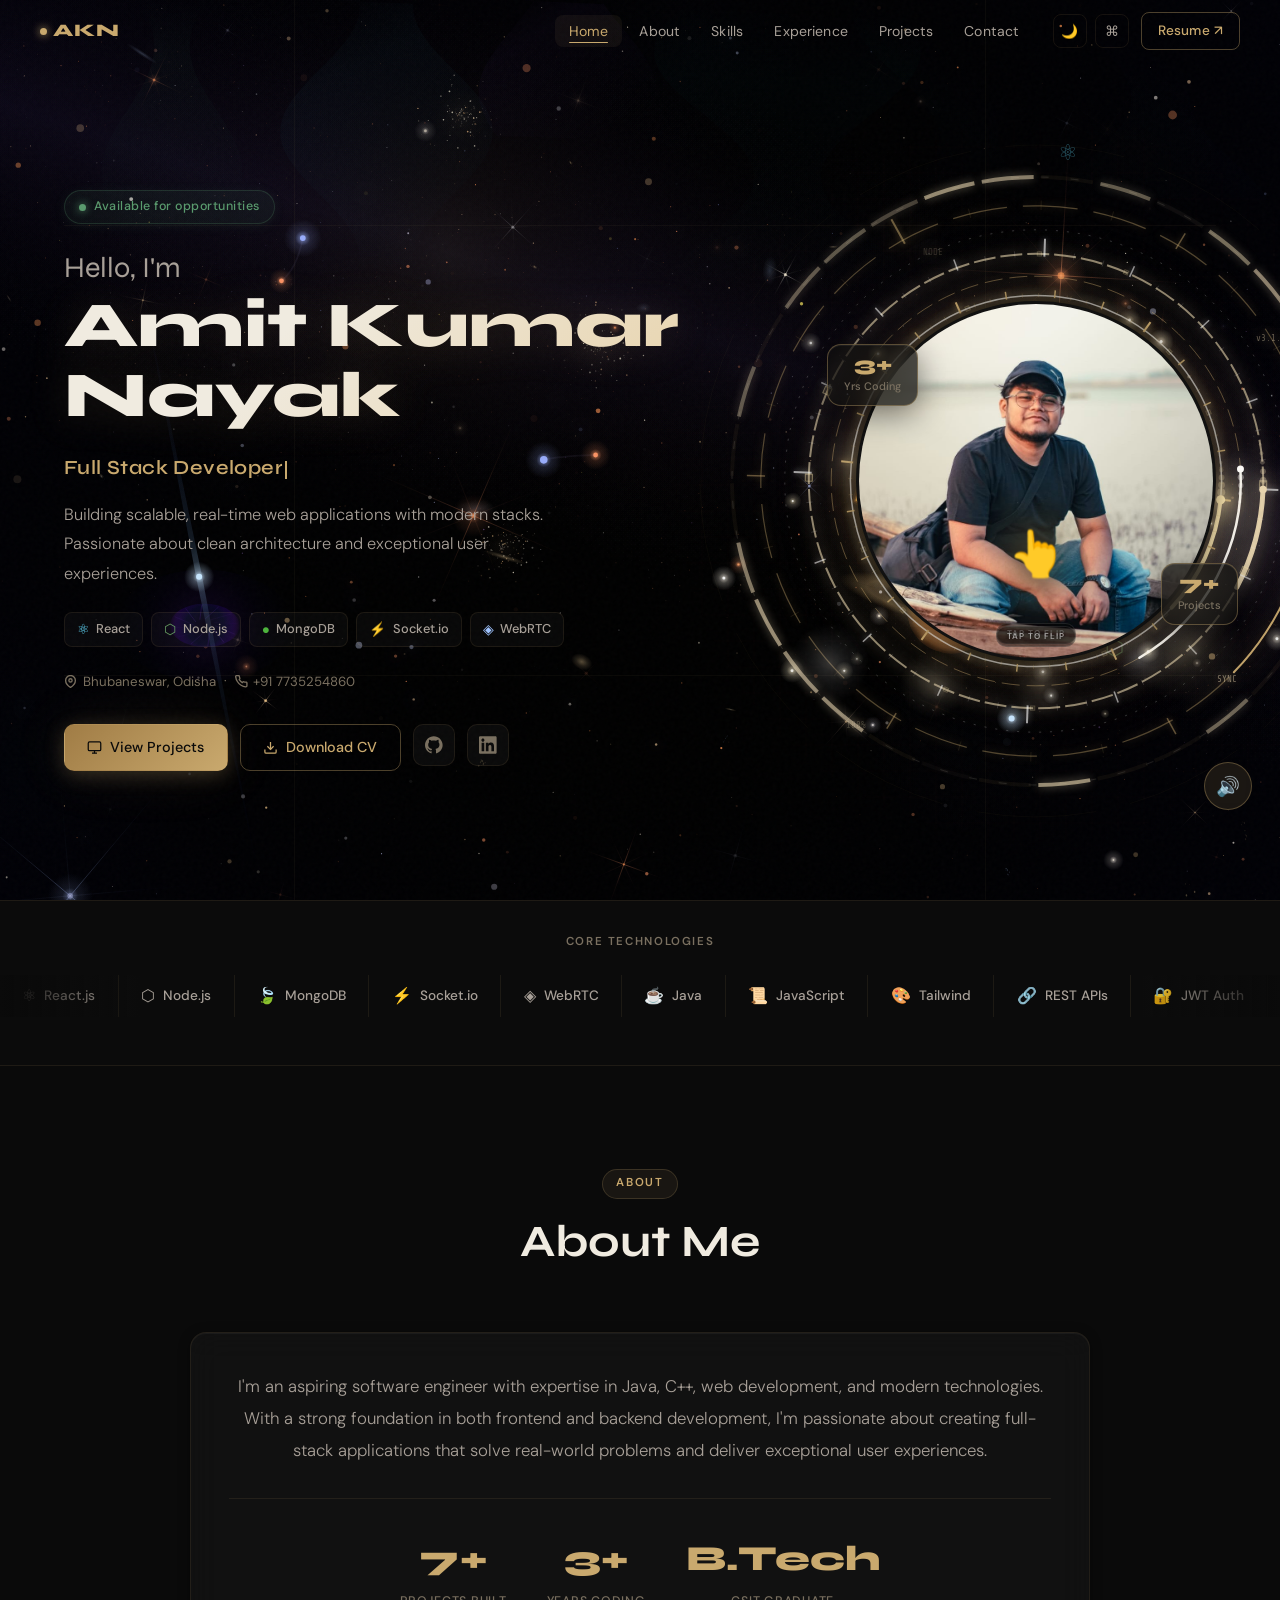
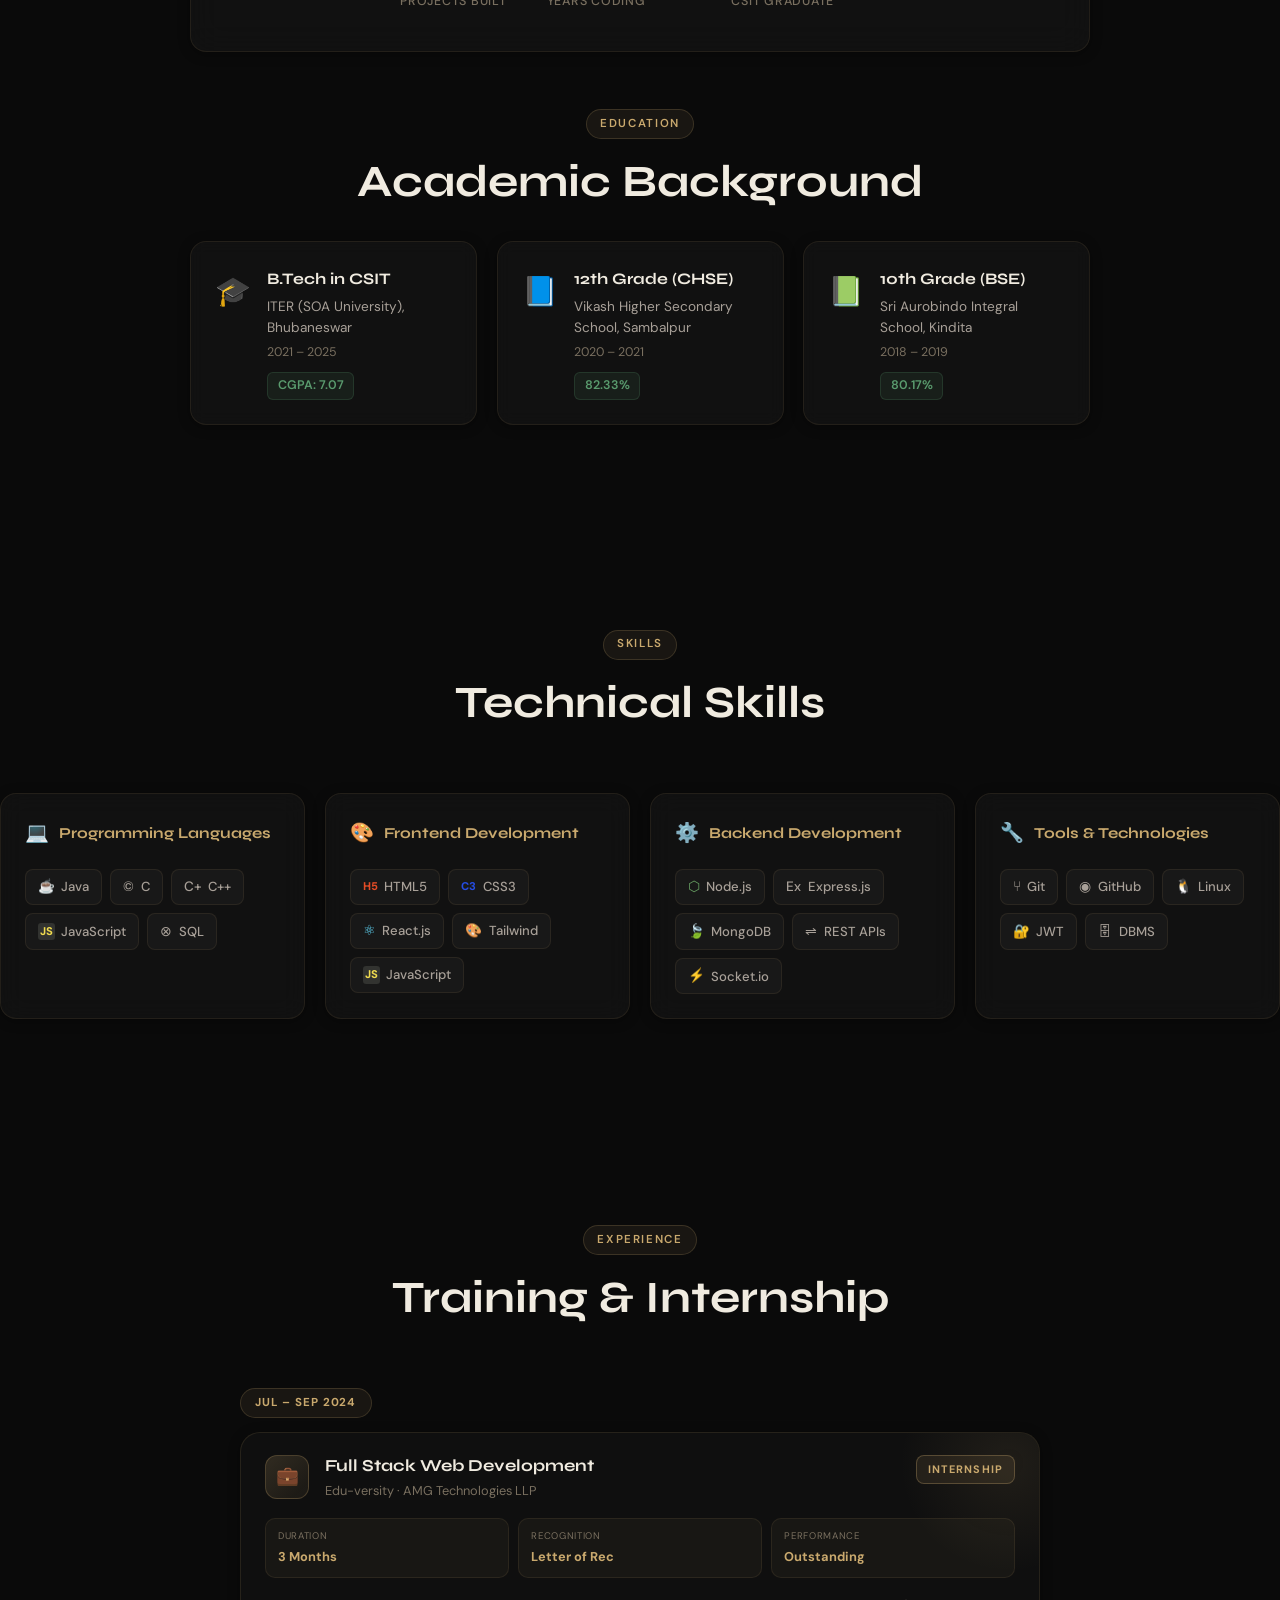
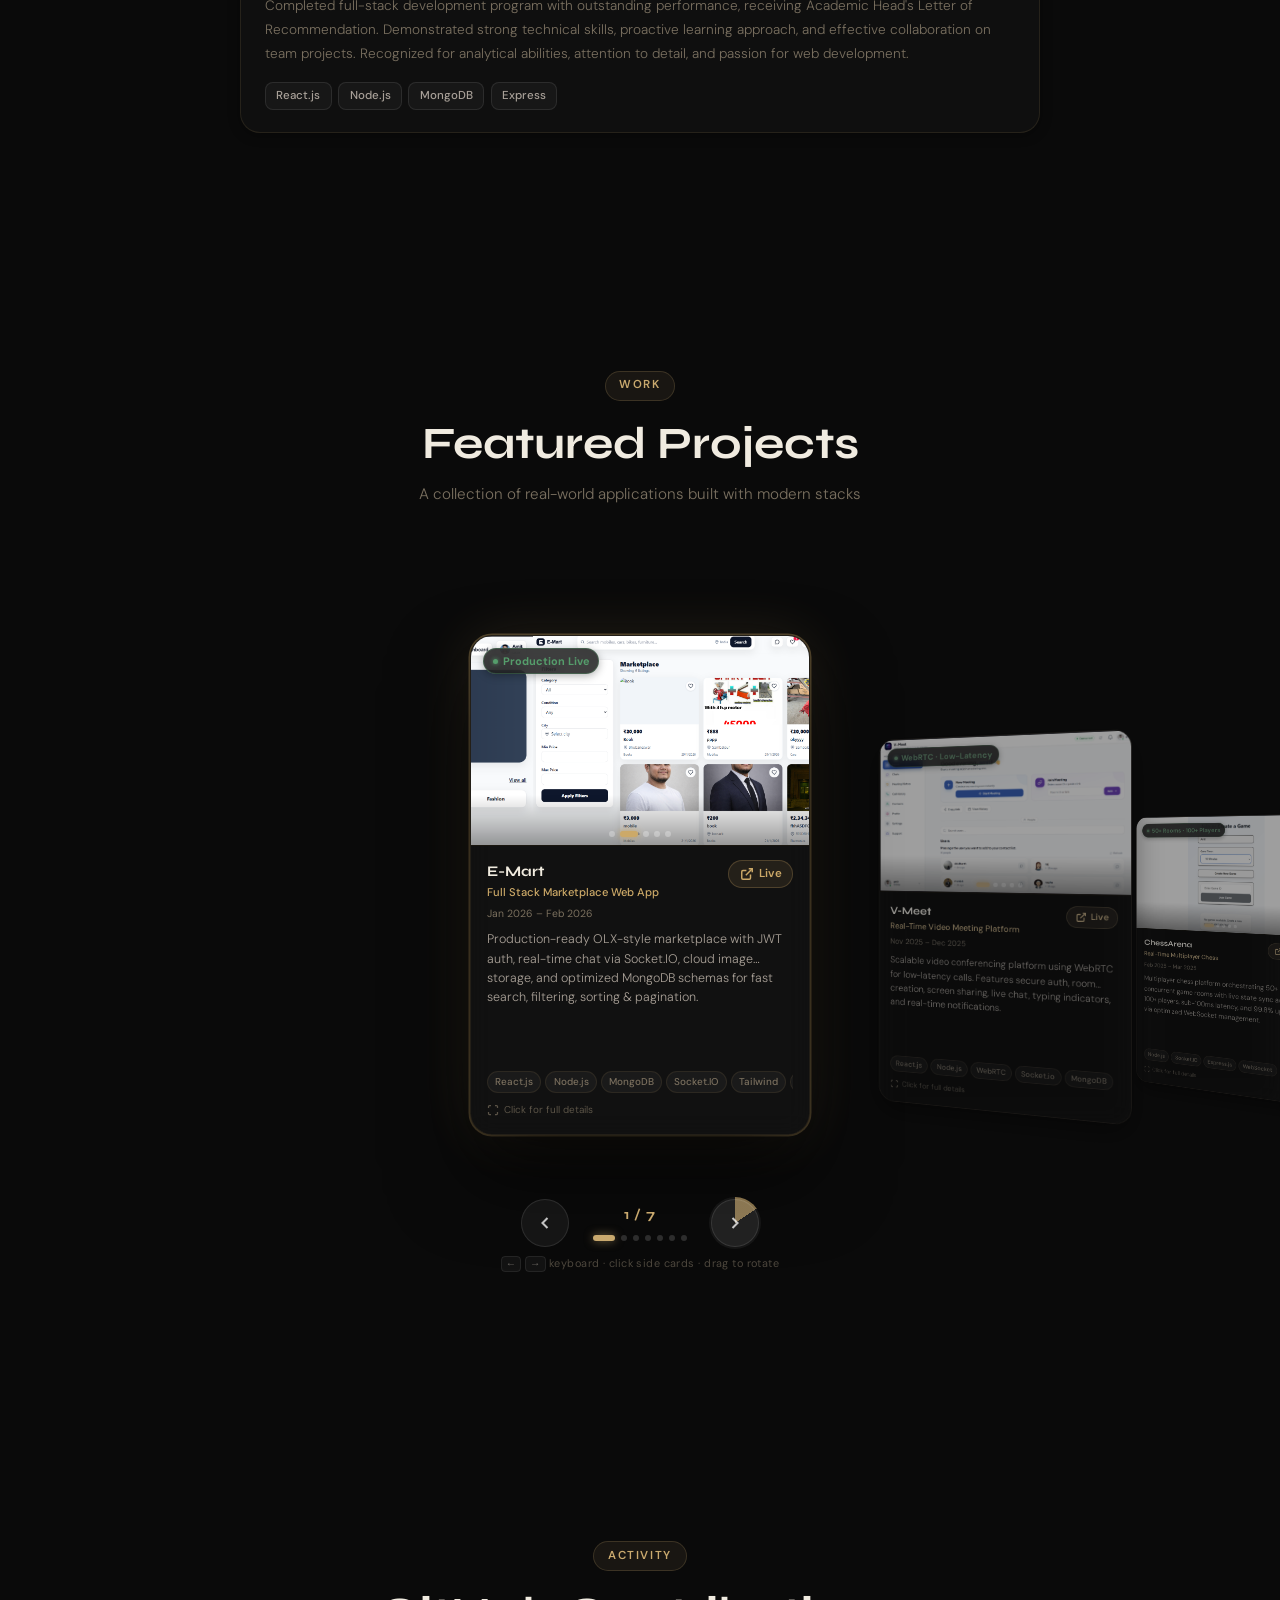
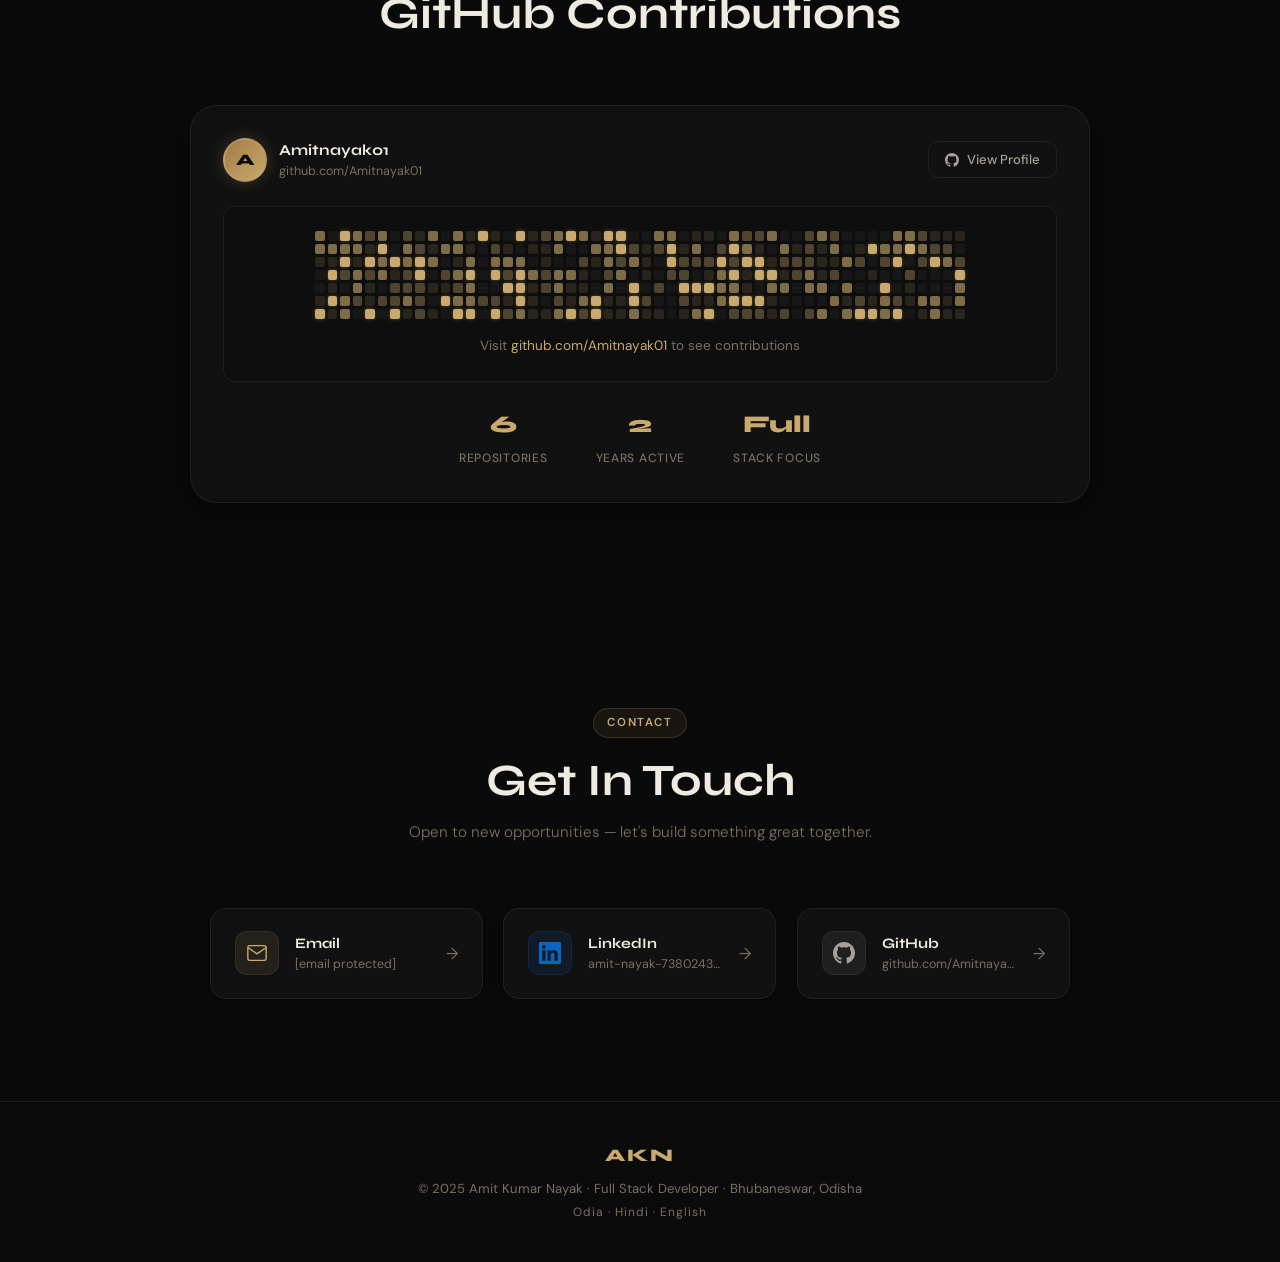
==== commit b596818d: "Updated something" ====
--- a/portfolio.html
+++ b/portfolio.html
@@ -348,7 +348,7 @@
                 <div class="hero-meta">
                     <div class="hero-meta-item">
                         <svg width="13" height="13" viewBox="0 0 24 24" fill="none" stroke="currentColor" stroke-width="2.5" aria-hidden="true"><path d="M21 10c0 7-9 13-9 13s-9-6-9-13a9 9 0 0 1 18 0z"/><circle cx="12" cy="10" r="3"/></svg>
-                        Sambalpur, Odisha
+                        Bhubaneswar, Odisha
                     </div>
                     <div class="hero-meta-sep">·</div>
                     <div class="hero-meta-item">
--- a/styles.css
+++ b/styles.css
@@ -126,35 +126,11 @@
     box-shadow: 0 0 10px var(--gold), 0 0 20px rgba(201,169,110,0.3);
 }
 
-/* ── Cursor Glow (enhanced) ────────────────────────── */
-.cursor-glow {
-    position: fixed; pointer-events: none; z-index: 9998;
-    width: 420px; height: 420px; border-radius: 50%;
-    background: radial-gradient(circle, rgba(201,169,110,0.07) 0%, transparent 68%);
-    transform: translate(-50%, -50%);
-    will-change: left, top, width, height;
-    transition: left 0.12s ease, top 0.12s ease, width 0.3s ease, height 0.3s ease, opacity 0.3s ease;
-}
-.cursor-glow.fast {
-    width: 560px; height: 560px;
-    background: radial-gradient(circle, rgba(201,169,110,0.1) 0%, transparent 68%);
-}
-@media (pointer: coarse) { .cursor-glow { display: none; } }
+
 
 /* ── Particles ─────────────────────────────────────── */
 .particles { position: fixed; inset: 0; pointer-events: none; z-index: 0; overflow: hidden; }
-.particle {
-    position: absolute; border-radius: 50%;
-    background: radial-gradient(circle, rgba(201,169,110,0.12), transparent 70%);
-    animation: particleFloat 22s infinite ease-in-out;
-    will-change: transform;
-}
-@keyframes particleFloat {
-    0%,100% { transform: translateY(0) translateX(0) scale(1); }
-    25%      { transform: translateY(-90px) translateX(45px) scale(1.05); }
-    50%      { transform: translateY(-45px) translateX(-65px) scale(0.95); }
-    75%      { transform: translateY(-130px) translateX(22px) scale(1.02); }
-}
+
 .noise-overlay {
     position: fixed; inset: 0; pointer-events: none; z-index: 0; opacity: 0.022;
     background-image: url("data:image/svg+xml,%3Csvg viewBox='0 0 256 256' xmlns='http://www.w3.org/2000/svg'%3E%3Cfilter id='n'%3E%3CfeTurbulence type='fractalNoise' baseFrequency='0.9' numOctaves='4' stitchTiles='stitch'/%3E%3C/filter%3E%3Crect width='100%25' height='100%25' filter='url(%23n)'/%3E%3C/svg%3E");
@@ -4614,6 +4590,8 @@
 
 
 
+
+
 /* ════════════════════════════════════════════════════════
    STEP 1 — Paste this into the BOTTOM of your styles.css
 ════════════════════════════════════════════════════════ */
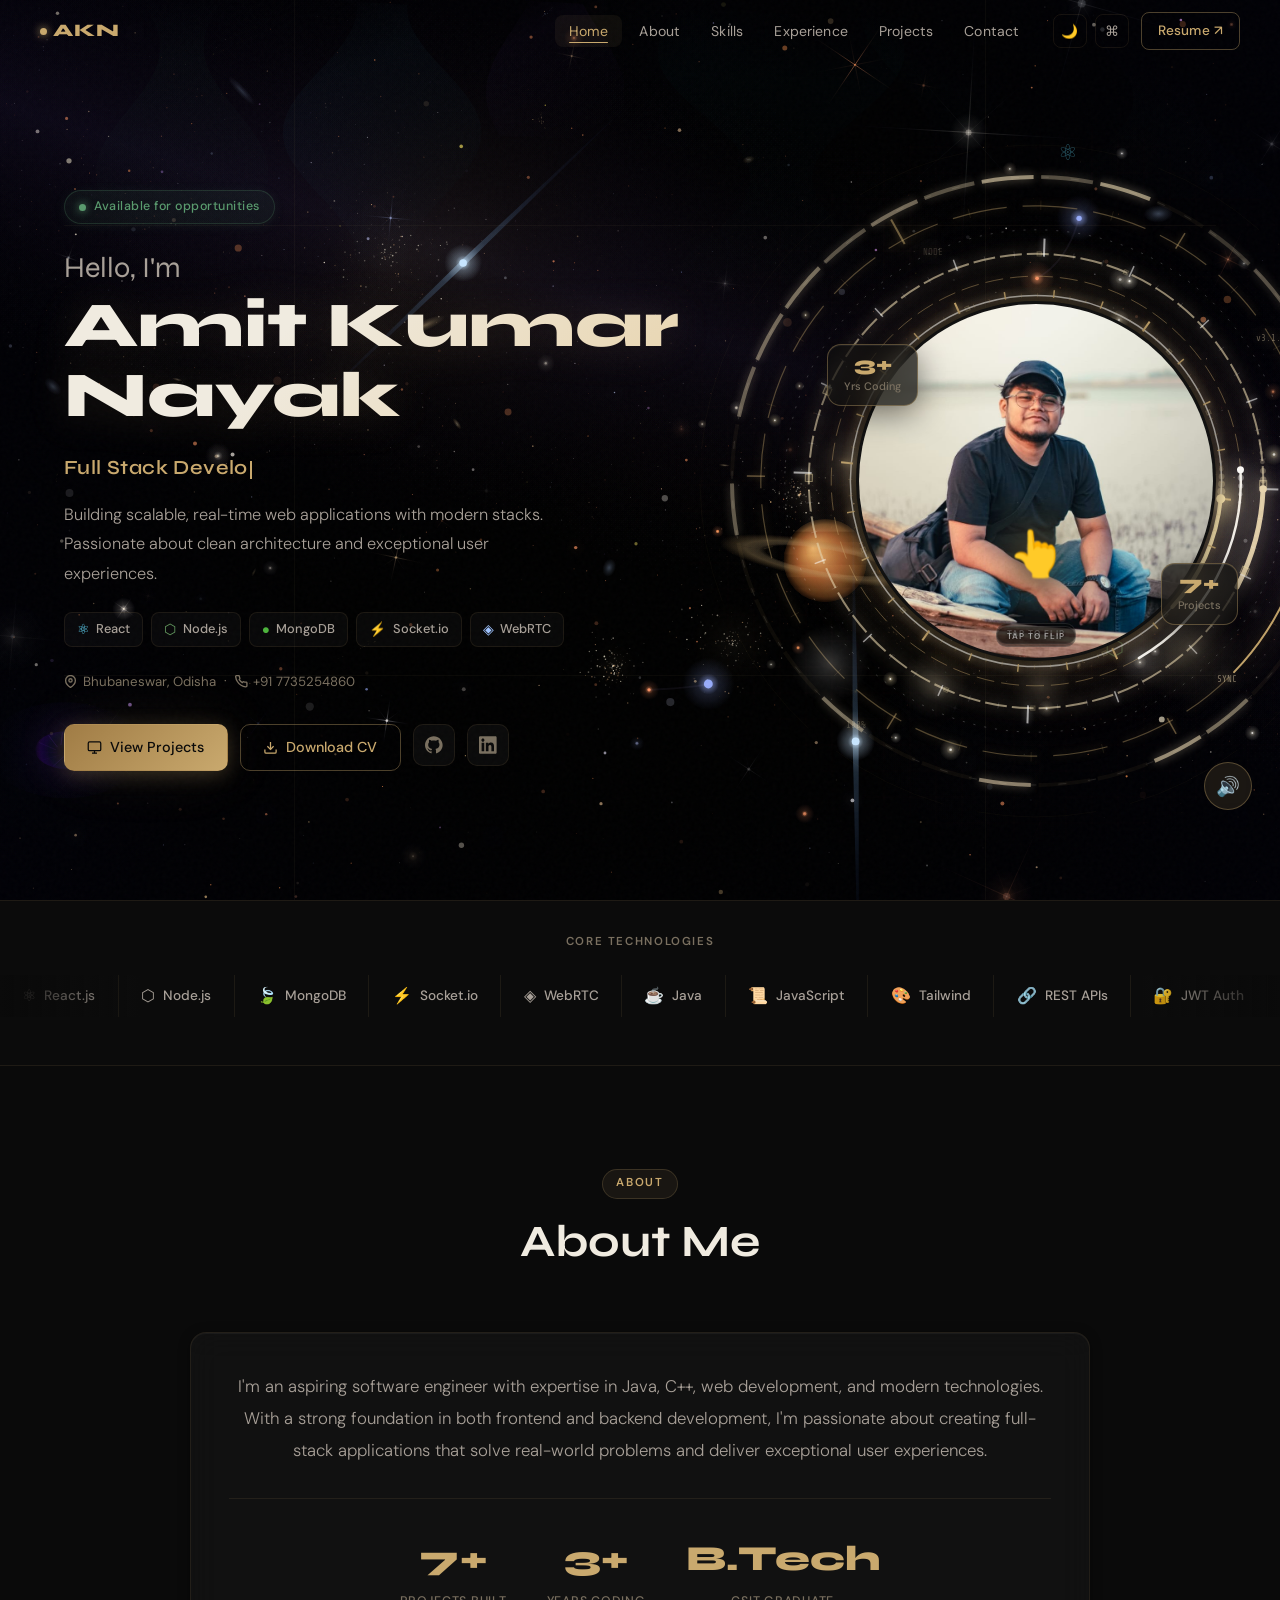
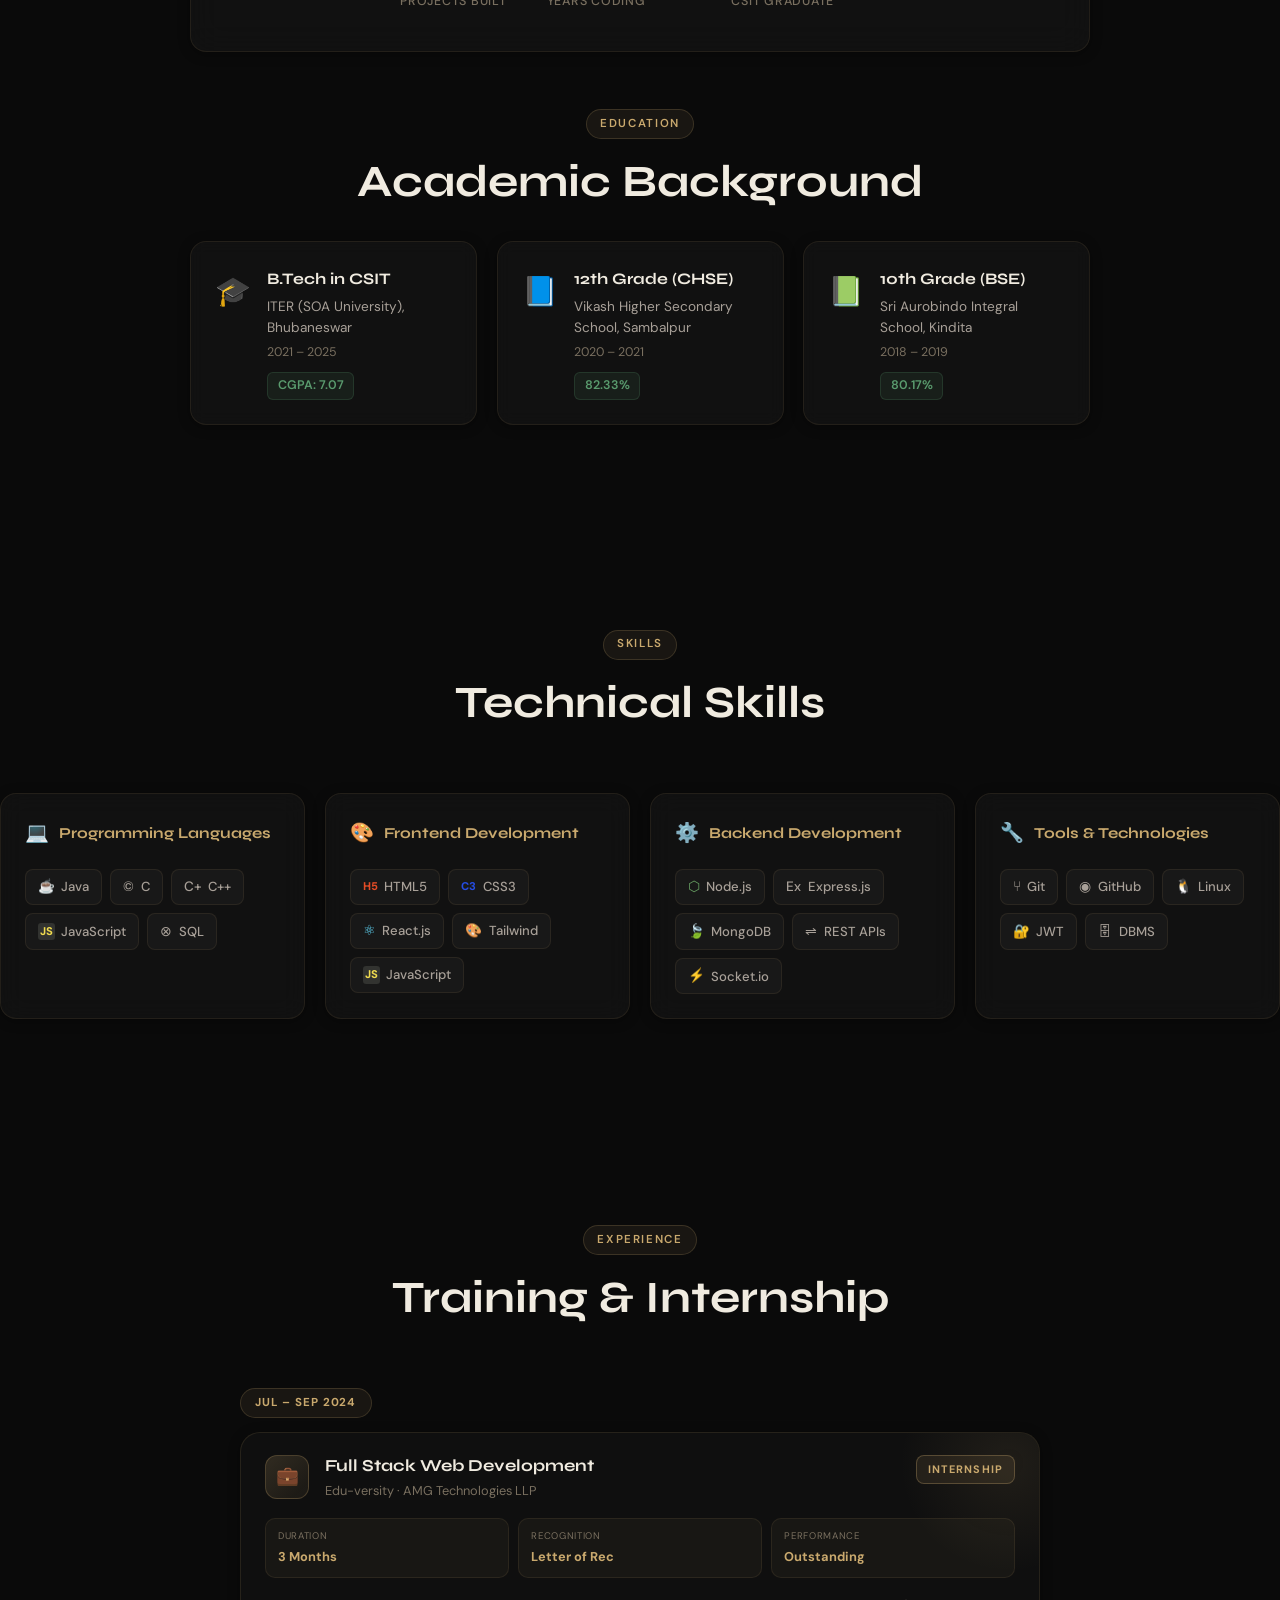
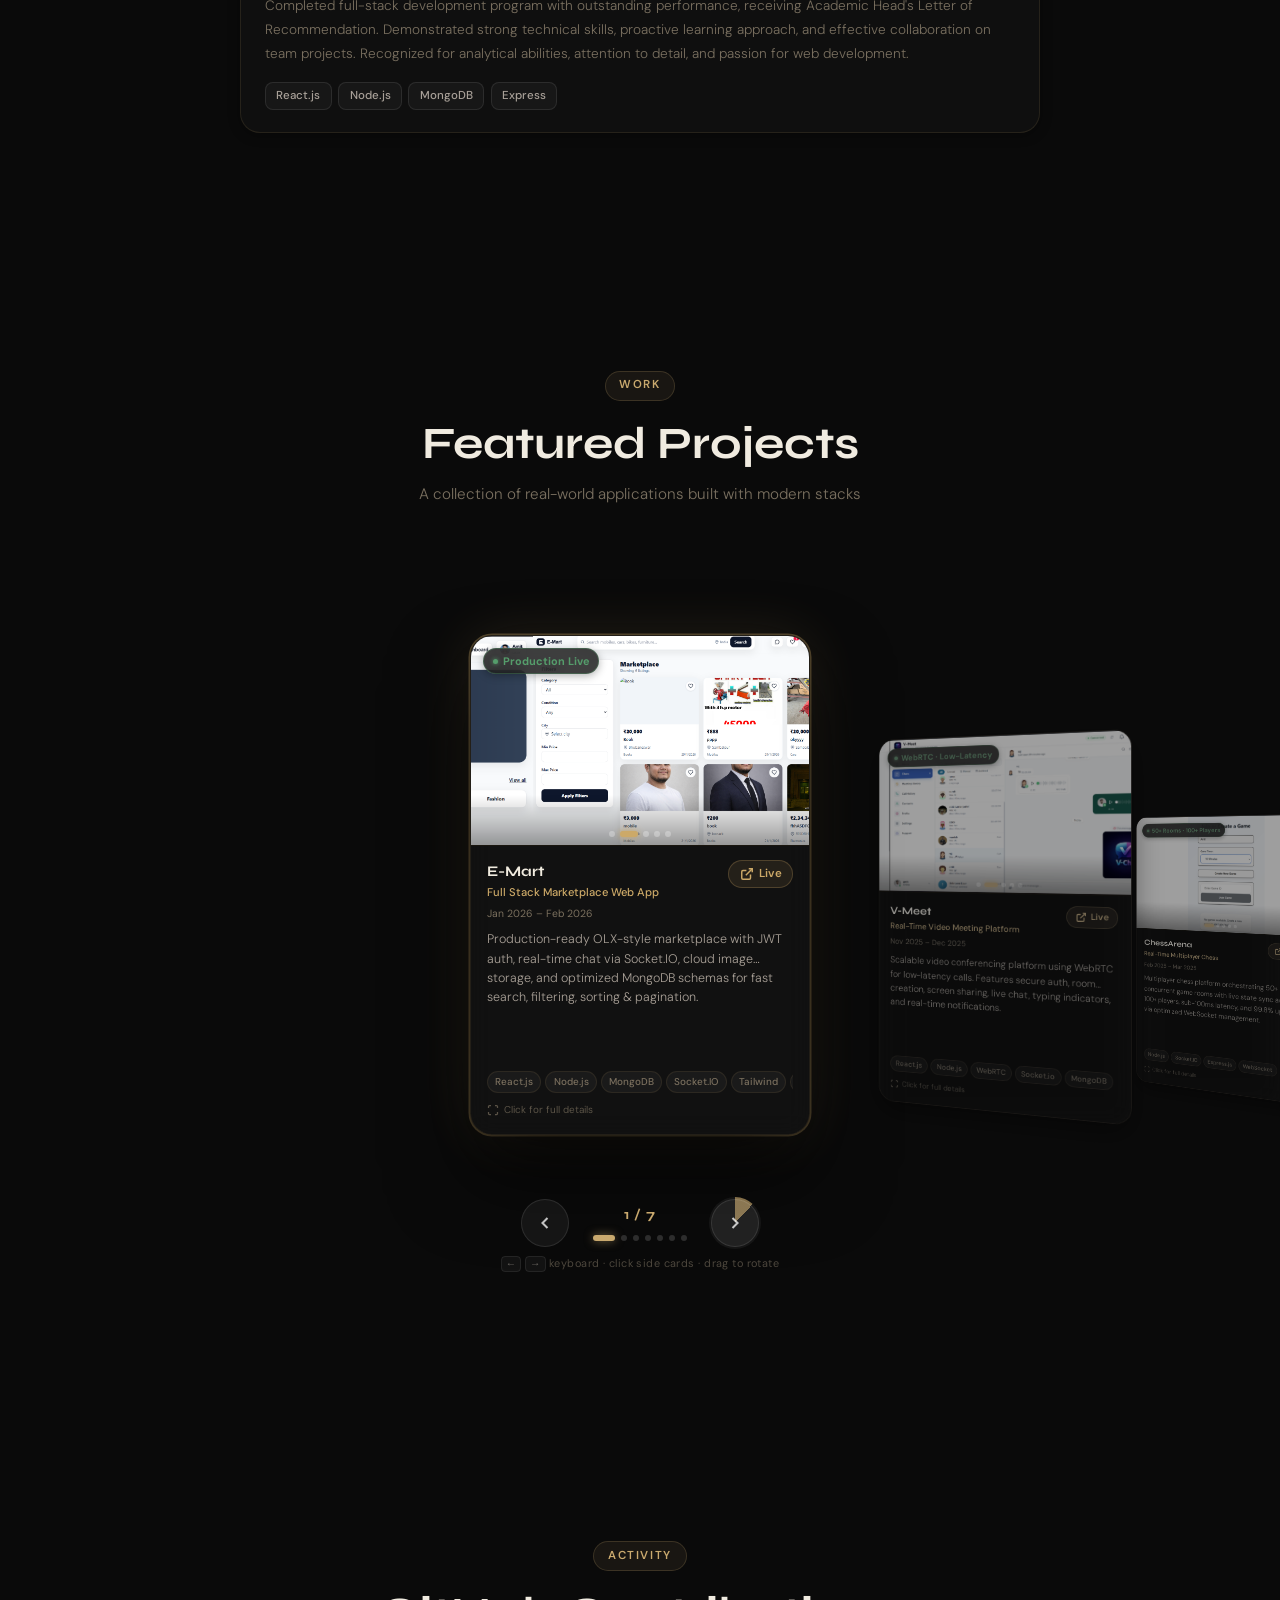
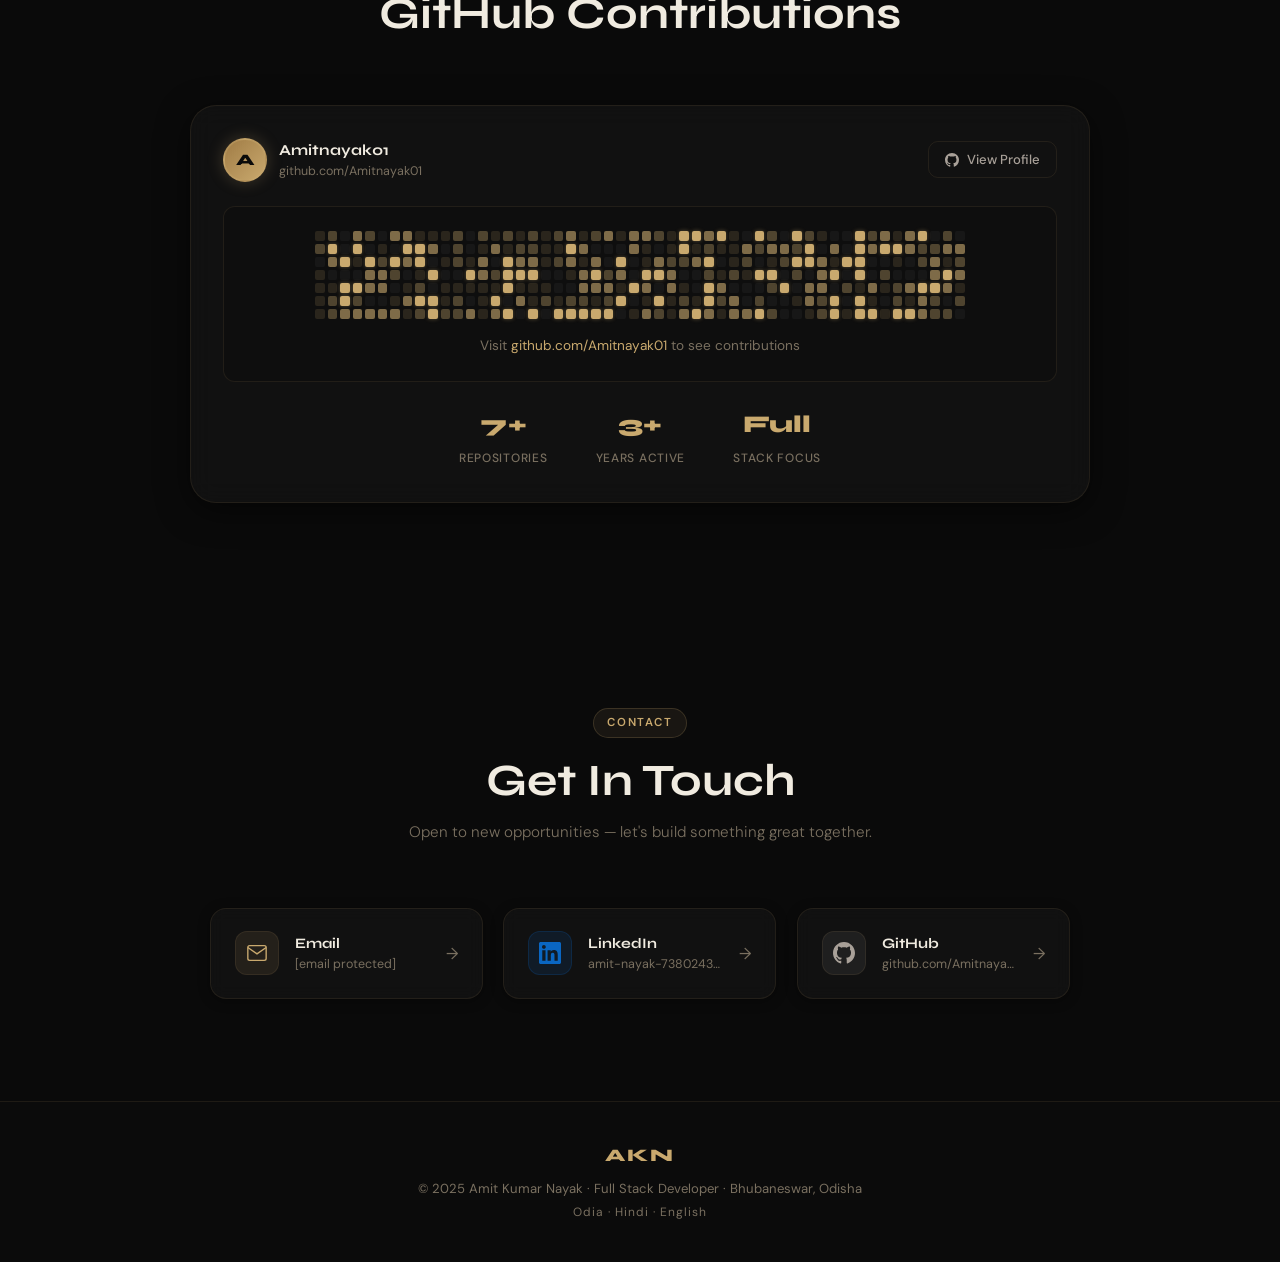
==== commit 927cf804: "Updated" ====
--- a/portfolio.html
+++ b/portfolio.html
@@ -345,6 +345,11 @@
                     <span class="hstack-badge"><span class="hs-icon socket">⚡</span>Socket.io</span>
                     <span class="hstack-badge"><span class="hs-icon webrtc">◈</span>WebRTC</span>
                 </div>
+
+
+
+
+                
                 <div class="hero-meta">
                     <div class="hero-meta-item">
                         <svg width="13" height="13" viewBox="0 0 24 24" fill="none" stroke="currentColor" stroke-width="2.5" aria-hidden="true"><path d="M21 10c0 7-9 13-9 13s-9-6-9-13a9 9 0 0 1 18 0z"/><circle cx="12" cy="10" r="3"/></svg>
--- a/styles.css
+++ b/styles.css
@@ -3199,6 +3199,14 @@
     100% { opacity: 0; }
 }
 
+
+
+
+
+
+
+
+
 @media (max-width: 420px) {
     .lock-track { width: 88vw; }
     .lock-name  { font-size: 1.5rem; }
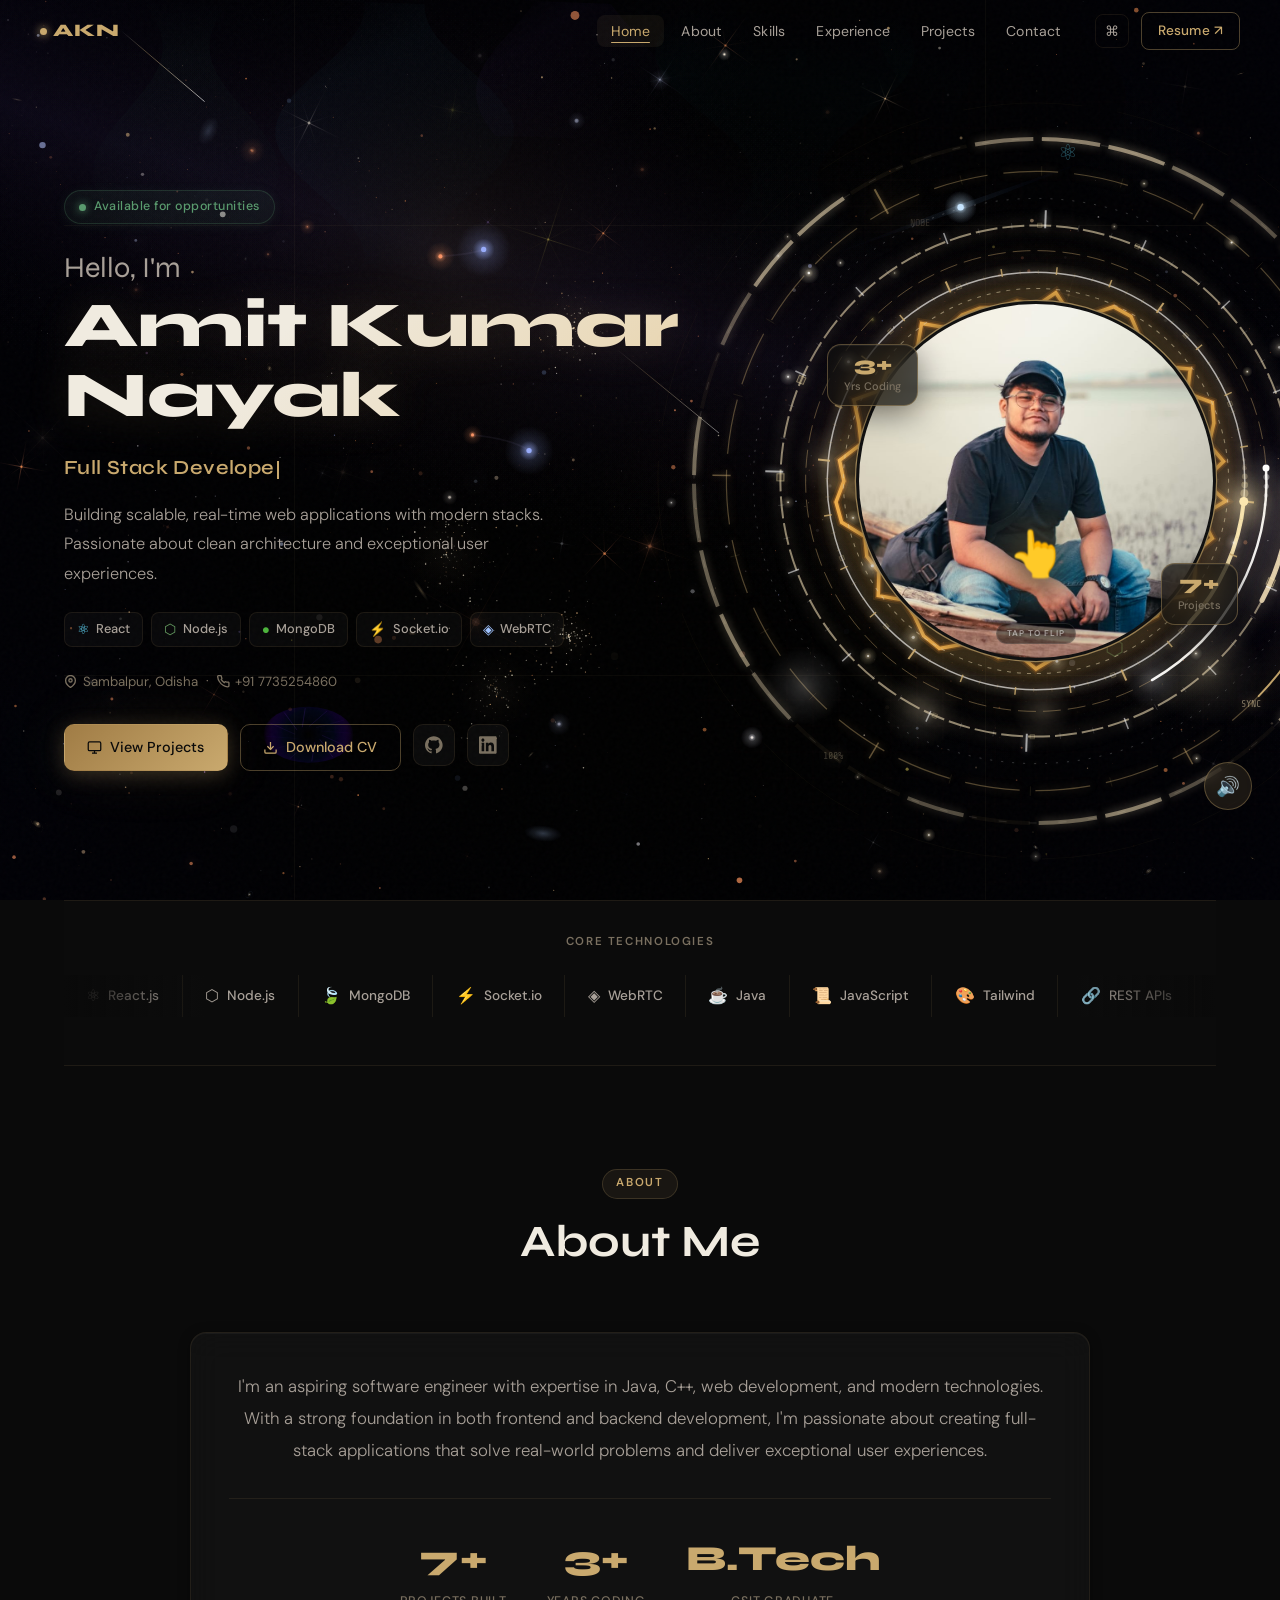
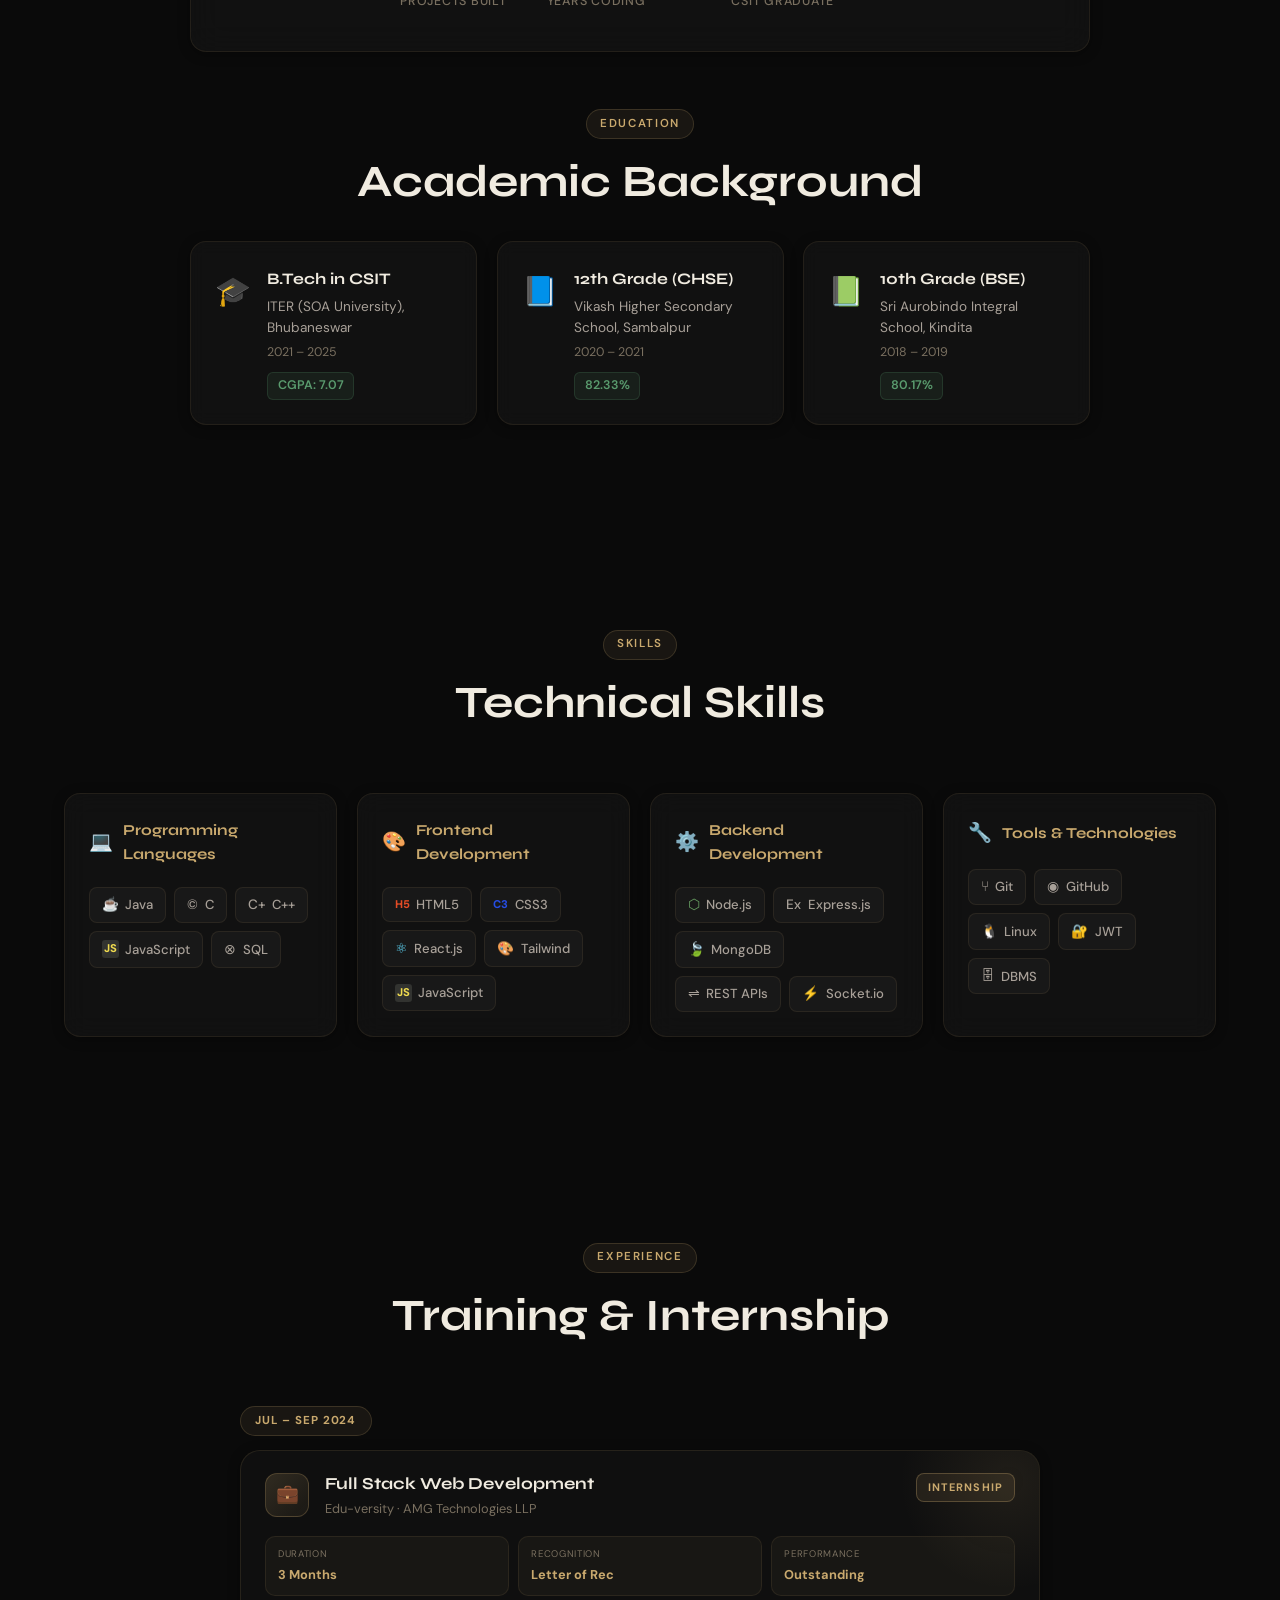
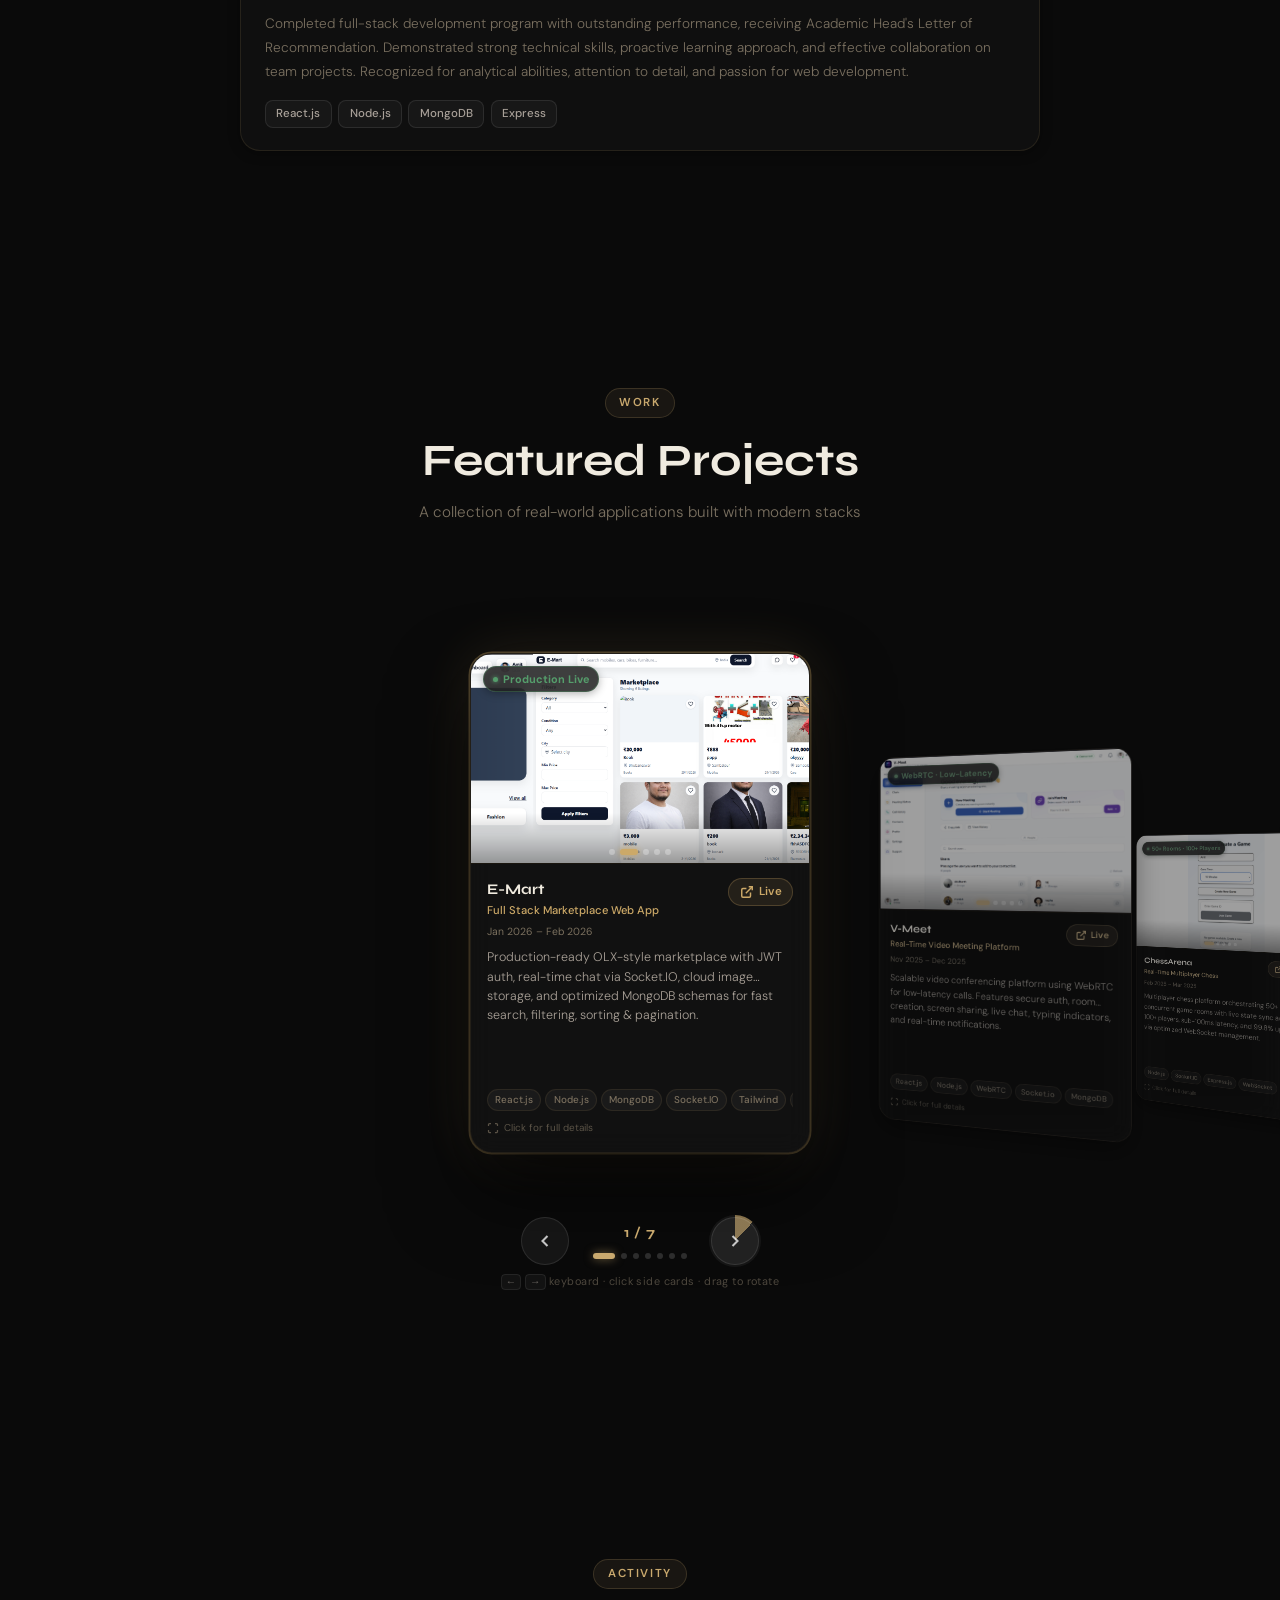
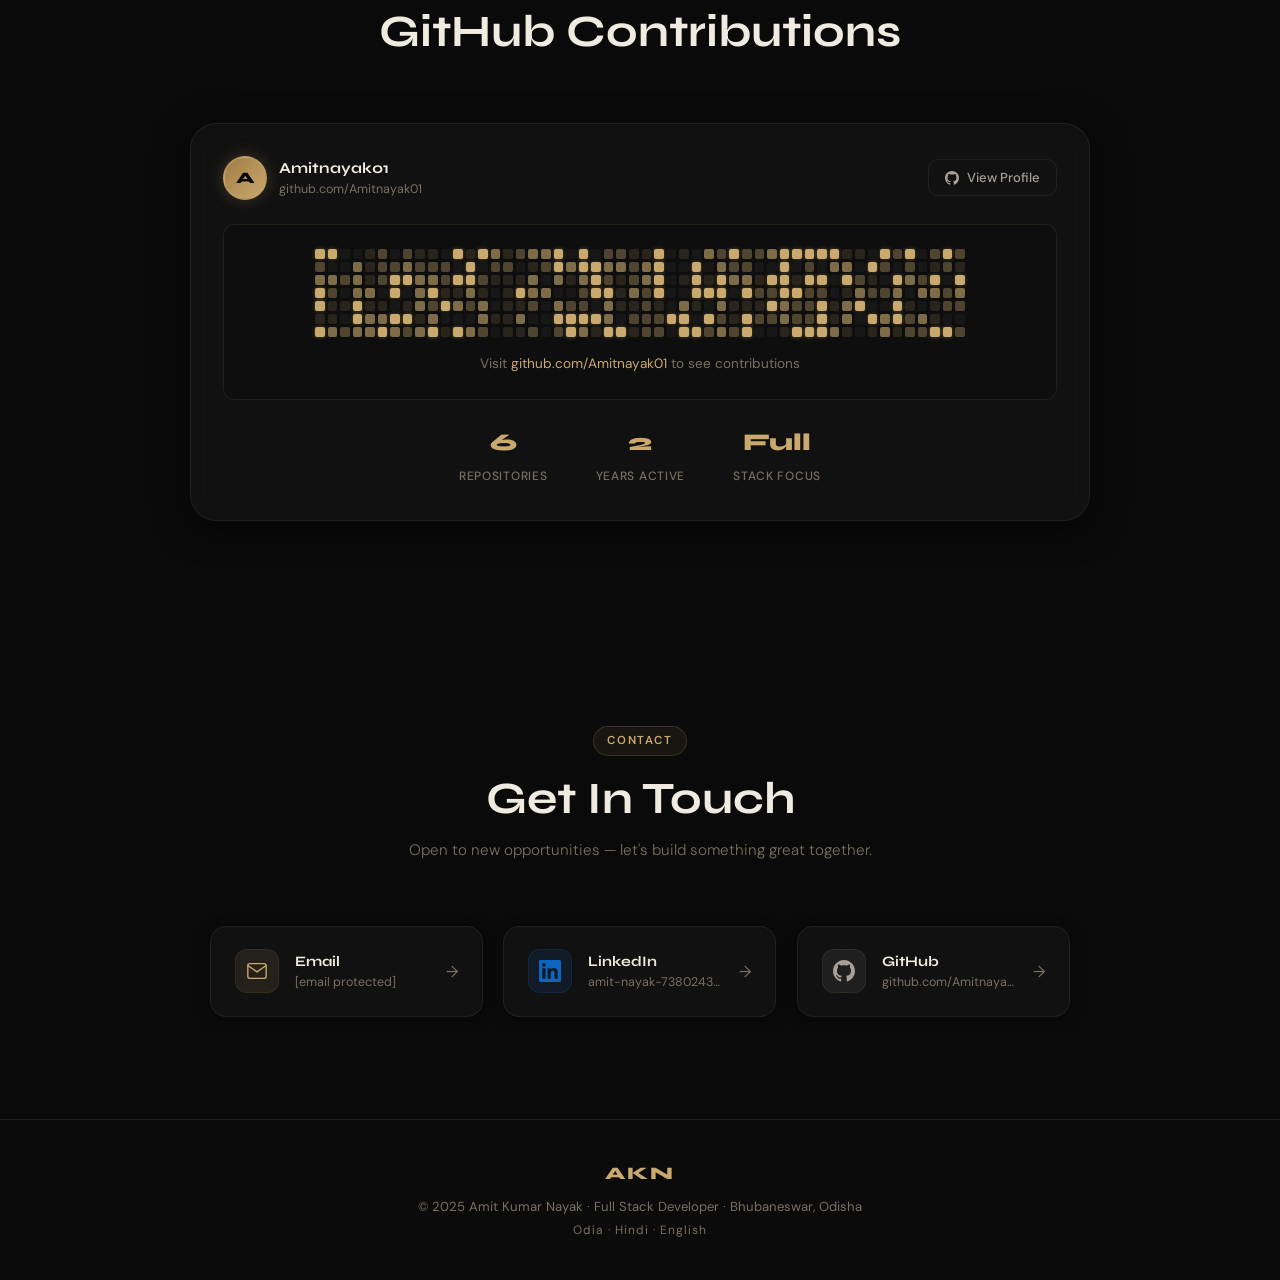
==== commit 4462936a: "Updated" ====
--- a/portfolio.html
+++ b/portfolio.html
@@ -11,7 +11,7 @@
     <link href="https://fonts.googleapis.com/css2?family=Syne:wght@400;500;600;700;800&family=DM+Sans:ital,opsz,wght@0,9..40,300;0,9..40,400;0,9..40,500;1,9..40,300&family=Orbitron:wght@400;700;900&family=Share+Tech+Mono&display=swap" rel="stylesheet">
 
     <link rel="stylesheet" href="styles.css">
-    <style>
+        <style>
         /* ── Image slot styles ── */
 .pc-img-slide {
     width: 100%;
@@ -289,7 +289,6 @@
                 <li role="none"><a href="#contact"    role="menuitem">Contact</a></li>
             </ul>
             <div class="nav-controls">
-                <button class="nav-icon-btn" id="themeToggle" aria-label="Toggle theme" title="Toggle theme">🌙</button>
                 <button class="nav-icon-btn" id="cmdTrigger" aria-label="Open command palette" title="Command palette (Ctrl+K)">⌘</button>
                 <a href="Amit Nayak-Resume.pdf" class="nav-resume-btn" target="_blank" rel="noopener">Resume ↗</a>
                 <button class="menu-toggle" id="menuToggle" aria-label="Toggle menu" aria-expanded="false">
@@ -345,15 +344,10 @@
                     <span class="hstack-badge"><span class="hs-icon socket">⚡</span>Socket.io</span>
                     <span class="hstack-badge"><span class="hs-icon webrtc">◈</span>WebRTC</span>
                 </div>
-
-
-
-
-                
                 <div class="hero-meta">
                     <div class="hero-meta-item">
                         <svg width="13" height="13" viewBox="0 0 24 24" fill="none" stroke="currentColor" stroke-width="2.5" aria-hidden="true"><path d="M21 10c0 7-9 13-9 13s-9-6-9-13a9 9 0 0 1 18 0z"/><circle cx="12" cy="10" r="3"/></svg>
-                        Bhubaneswar, Odisha
+                        Sambalpur, Odisha
                     </div>
                     <div class="hero-meta-sep">·</div>
                     <div class="hero-meta-item">
@@ -413,11 +407,6 @@
     <div class="hero-tap-hint">tap to flip</div>
 
 </div>
-
-    <!-- Tap hint -->
-    <div class="hero-tap-hint">tap to flip</div>
-</div>
-
 
                     <div class="hero-stat-card stat-card-1" aria-label="7 plus projects">
                         <span class="stat-num" data-count="7" data-suffix="+">7+</span>
--- a/styles.css
+++ b/styles.css
@@ -45,25 +45,7 @@
     --sp-5: 40px; --sp-6: 48px; --sp-8: 64px; --sp-10: 80px;
 }
 
-/* Light theme overrides */
-[data-theme="light"] {
-    --bg:          #f7f4ee;
-    --bg-2:        #ede9e0;
-    --bg-3:        #e4dfd4;
-    --bg-glass:    rgba(247,244,238,0.80);
-    --bg-card:     rgba(0,0,0,0.025);
-    --border:      rgba(160,124,69,0.14);
-    --border-hover:rgba(160,124,69,0.42);
-    --border-glass:rgba(0,0,0,0.07);
-    --text:        #1c1814;
-    --text-muted:  #8a8070;
-    --text-dim:    #4a4035;
-    --shadow-sm:   0 2px 12px rgba(0,0,0,0.08);
-    --shadow-md:   0 8px 32px rgba(0,0,0,0.12);
-    --shadow-lg:   0 20px 60px rgba(0,0,0,0.16);
-    --shadow-gold: 0 0 30px rgba(160,124,69,0.18), 0 0 60px rgba(160,124,69,0.06);
-    --shadow-glow: 0 4px 20px rgba(160,124,69,0.22), 0 0 60px rgba(160,124,69,0.08);
-}
+
 
 html { scroll-behavior: smooth; overflow-x: hidden; }
 body {
@@ -1370,15 +1352,7 @@
 }
 
 /* Light mode adjustments */
-[data-theme="light"] .ts-track-wrap::before { background: linear-gradient(90deg, var(--bg), transparent); }
-[data-theme="light"] .ts-track-wrap::after  { background: linear-gradient(-90deg, var(--bg), transparent); }
-[data-theme="light"] .ps-mockup { background: rgba(0,0,0,0.08); }
-[data-theme="light"] .ps-topbar { background: rgba(0,0,0,0.1); }
-[data-theme="light"] .ps-body  { /* light mock colors stay */ }
-[data-theme="light"] .noise-overlay { opacity: 0.01; }
-[data-theme="light"] nav.scrolled { background: rgba(247,244,238,0.88); }
-[data-theme="light"] .cmd-palette { background: rgba(247,244,238,0.94); }
-[data-theme="light"] .hero-glow-ring { opacity: 0.4; }
+
 
 
 /* ═══════════════════════════════════════════════════
@@ -3199,14 +3173,6 @@
     100% { opacity: 0; }
 }
 
-
-
-
-
-
-
-
-
 @media (max-width: 420px) {
     .lock-track { width: 88vw; }
     .lock-name  { font-size: 1.5rem; }
@@ -3220,310 +3186,10 @@
 
 
 
-/* ── Roll Nav & Fan Nav — light mode fix ── */
-[data-theme="light"] .roll-btn,
-[data-theme="light"] .fan-btn {
-    background: rgba(0, 0, 0, 0.08) !important;
-    border: 1px solid rgba(0, 0, 0, 0.2) !important;
-    color: rgba(0, 0, 0, 0.75) !important;
-}
-
-[data-theme="light"] .roll-btn:hover,
-[data-theme="light"] .fan-btn:hover {
-    background: rgba(160, 124, 69, 0.18) !important;
-    border-color: rgba(160, 124, 69, 0.5) !important;
-    color: #a07c45 !important;
-}
-
-[data-theme="light"] .roll-counter,
-[data-theme="light"] .fan-counter {
-    color: #a07c45 !important;
-}
-
-[data-theme="light"] .roll-dot {
-    background: rgba(0, 0, 0, 0.2) !important;
-}
-
-[data-theme="light"] .roll-dot.active,
-[data-theme="light"] .fan-dot.active {
-    background: #a07c45 !important;
-    box-shadow: 0 0 6px rgba(160, 124, 69, 0.4) !important;
-}
-
-[data-theme="light"] .fan-dot {
-    background: rgba(0, 0, 0, 0.18) !important;
-}
-
-[data-theme="light"] .fan-hint {
-    color: rgba(0, 0, 0, 0.45) !important;
-}
-
-[data-theme="light"] .fan-hint kbd {
-    background: rgba(0, 0, 0, 0.07) !important;
-    border-color: rgba(0, 0, 0, 0.18) !important;
-    color: rgba(0, 0, 0, 0.55) !important;
-}
-
-/* Light mode project card */
-[data-theme="light"] .project-card {
-    background: #ffffff !important;
-    border-color: rgba(160, 124, 69, 0.2) !important;
-    box-shadow: 0 4px 20px rgba(0, 0, 0, 0.1) !important;
-}
-
-[data-theme="light"] .pc-body {
-    background: #ffffff !important;
-}
-
-[data-theme="light"] .pc-title-row h3 {
-    color: #1c1814 !important;
-}
-
-[data-theme="light"] .pc-desc {
-    color: #4a4035 !important;
-}
-
-[data-theme="light"] .pc-stack span {
-    background: rgba(160, 124, 69, 0.08) !important;
-    border-color: rgba(160, 124, 69, 0.2) !important;
-    color: #5a4a30 !important;
-}
-
-
-/* ── V-Meet Mosaic — Light Mode Fix ── */
-[data-theme="light"] .vmg-mosaic {
-    background: #e8e3da !important;
-    border-color: rgba(160, 124, 69, 0.4) !important;
-}
-
-[data-theme="light"] .vmg-cell {
-    background: #f0ebe0 !important;
-    border-color: rgba(160, 124, 69, 0.2) !important;
-}
-
-[data-theme="light"] .vmg-screenshot {
-    background: #f0ebe0 !important;
-}
-
-[data-theme="light"] .vmg-s-topbar,
-[data-theme="light"] .vmg-s-topbar.sm {
-    background: #e0dbd0 !important;
-    border-bottom-color: rgba(0,0,0,0.08) !important;
-}
-
-[data-theme="light"] .vmg-s-url { color: #8a8070 !important; }
-[data-theme="light"] .vmg-s-body { background: #ece7dd !important; }
-
-/* Grid cells */
-[data-theme="light"] .vmg-vcell {
-    background: rgba(0,0,0,0.04) !important;
-    border-color: rgba(0,0,0,0.08) !important;
-}
-[data-theme="light"] .vmg-vcell.vmg-active {
-    border-color: rgba(160,124,69,0.6) !important;
-    background: rgba(160,124,69,0.06) !important;
-}
-[data-theme="light"] .vmg-vname { color: rgba(0,0,0,0.55) !important; }
-
-/* Control row */
-[data-theme="light"] .vmg-ctrl-row {
-    background: #e4dfd4 !important;
-    border-top-color: rgba(0,0,0,0.07) !important;
-}
-[data-theme="light"] .vmg-cb {
-    background: rgba(0,0,0,0.06) !important;
-    border-color: rgba(0,0,0,0.12) !important;
-    color: rgba(0,0,0,0.6) !important;
-}
-[data-theme="light"] .vmg-cb.vmg-cb-on {
-    background: rgba(160,124,69,0.15) !important;
-    border-color: rgba(160,124,69,0.4) !important;
-    color: #a07c45 !important;
-}
-
-/* Chat sidebar */
-[data-theme="light"] .vmg-chat-sb {
-    background: #e8e3da !important;
-    border-right-color: rgba(0,0,0,0.08) !important;
-}
-[data-theme="light"] .vmg-csb-item.active { background: rgba(160,124,69,0.1) !important; }
-[data-theme="light"] .vmg-cn { color: rgba(0,0,0,0.8) !important; }
-[data-theme="light"] .vmg-cl { color: rgba(0,0,0,0.4) !important; }
-[data-theme="light"] .vmg-chat-msgs { background: #ece7dd !important; }
-[data-theme="light"] .vmg-msg span:first-child {
-    background: rgba(0,0,0,0.05) !important;
-    border-color: rgba(0,0,0,0.08) !important;
-    color: rgba(0,0,0,0.75) !important;
-}
-[data-theme="light"] .vmg-msg.out span:first-child {
-    background: rgba(160,124,69,0.15) !important;
-    border-color: rgba(160,124,69,0.3) !important;
-}
-
-/* Audio mini */
-[data-theme="light"] .vmg-audio-mini { background: #eae5db !important; }
-[data-theme="light"] .vmg-audio-stat { color: rgba(0,0,0,0.4) !important; }
-[data-theme="light"] .vmg-speak-label { color: #a07c45 !important; }
-
-/* Group mini */
-[data-theme="light"] .vmg-group-mini { background: #eae5db !important; }
-[data-theme="light"] .vmg-strip-mini {
-    background: rgba(0,0,0,0.06) !important;
-    border-top-color: rgba(0,0,0,0.07) !important;
-}
-[data-theme="light"] .vmg-sm-cell {
-    background: rgba(0,0,0,0.04) !important;
-    border-color: rgba(0,0,0,0.1) !important;
-}
-[data-theme="light"] .vmg-sm-cell.vmg-sm-me {
-    border-color: #a07c45 !important;
-    background: rgba(160,124,69,0.08) !important;
-}
-[data-theme="light"] .vmg-sm-cell small { color: rgba(0,0,0,0.45) !important; }
-[data-theme="light"] .vmg-pin-tag { color: #5a9b6e !important; }
-
-/* Dashboard mini */
-[data-theme="light"] .vmg-dash-mini { background: #eae5db !important; }
-[data-theme="light"] .vmg-dash-welcome { color: rgba(0,0,0,0.7) !important; }
-[data-theme="light"] .vmg-input-mini {
-    background: rgba(0,0,0,0.06) !important;
-    border-color: rgba(0,0,0,0.1) !important;
-    color: rgba(0,0,0,0.4) !important;
-}
-[data-theme="light"] .vmg-recent-label { color: rgba(0,0,0,0.35) !important; }
-[data-theme="light"] .vmg-recent-item {
-    background: rgba(0,0,0,0.04) !important;
-    border-color: rgba(0,0,0,0.08) !important;
-    color: rgba(0,0,0,0.45) !important;
-}
-
-/* Label */
-[data-theme="light"] .vmg-label {
-    background: rgba(255,255,255,0.7) !important;
-    color: rgba(0,0,0,0.5) !important;
-}
-[data-theme="light"] .vmg-cell:hover .vmg-label { color: #a07c45 !important; }
-
-/* Feature pills */
-[data-theme="light"] .vm-pill {
-    background: rgba(0,0,0,0.05) !important;
-    border-color: rgba(0,0,0,0.12) !important;
-    color: rgba(0,0,0,0.6) !important;
-}
-
-/* ── GitHub Section — Light Mode Fix ── */
-[data-theme="light"] .github-card {
-    background: #ffffff !important;
-    border-color: rgba(160, 124, 69, 0.2) !important;
-}
-
-[data-theme="light"] .github-graph-wrap {
-    background: #f0ebe0 !important;
-    border-color: rgba(0, 0, 0, 0.1) !important;
-    border-radius: 12px;
-    overflow: hidden;
-}
-
-/* Add a light overlay to soften the dark graph image */
-[data-theme="light"] .github-graph-wrap {
-    position: relative;
-}
-
-[data-theme="light"] .github-graph-img {
-    opacity: 0.85;
-    filter: invert(1) hue-rotate(180deg) brightness(0.85) contrast(1.1) !important;
-    border-radius: 10px;
-}
-
-[data-theme="light"] .gh-name {
-    color: #1c1814 !important;
-}
-
-[data-theme="light"] .gh-handle {
-    color: #8a8070 !important;
-}
-
-[data-theme="light"] .gh-stat-num {
-    color: #a07c45 !important;
-}
-
-[data-theme="light"] .gh-stat-label {
-    color: #8a8070 !important;
-}
-
-[data-theme="light"] .gh-avatar {
-    background: linear-gradient(135deg, #a07c45, #c9a96e) !important;
-    border-color: rgba(160, 124, 69, 0.3) !important;
-}
-
-[data-theme="light"] .gh-btn {
-    border-color: rgba(0, 0, 0, 0.15) !important;
-    color: #4a4035 !important;
-}
-
-[data-theme="light"] .gh-btn:hover {
-    border-color: rgba(160, 124, 69, 0.4) !important;
-    color: #a07c45 !important;
-}
-
-/* Fallback grid cells */
-[data-theme="light"] .gh-cell {
-    background: rgba(0, 0, 0, 0.06) !important;
-}
-[data-theme="light"] .gh-cell[data-level="1"] { background: rgba(160,124,69,0.15) !important; }
-[data-theme="light"] .gh-cell[data-level="2"] { background: rgba(160,124,69,0.35) !important; }
-[data-theme="light"] .gh-cell[data-level="3"] { background: rgba(160,124,69,0.6) !important; }
-[data-theme="light"] .gh-cell[data-level="4"] { background: #a07c45 !important; }
-
-
-/* ── Mobile Nav — Light Mode Fix ── */
-[data-theme="light"] nav ul {
-    background: rgba(247, 244, 238, 0.97) !important;
-    backdrop-filter: blur(24px) !important;
-    border-right: 1px solid rgba(160, 124, 69, 0.15);
-}
-
-[data-theme="light"] nav li {
-    border-bottom-color: rgba(0, 0, 0, 0.08) !important;
-}
-
-[data-theme="light"] nav a {
-    color: #4a4035 !important;
-}
-
-[data-theme="light"] nav a:hover,
-[data-theme="light"] nav a.active {
-    color: #a07c45 !important;
-    background: rgba(160, 124, 69, 0.08) !important;
-}
-
-/* Active "Home" highlight */
-[data-theme="light"] nav a.active {
-    background: rgba(160, 124, 69, 0.12) !important;
-    border-radius: 10px;
-}
-
-/* Nav icon buttons */
-[data-theme="light"] .nav-icon-btn {
-    border-color: rgba(0, 0, 0, 0.15) !important;
-    color: #4a4035 !important;
-}
-[data-theme="light"] .nav-icon-btn:hover {
-    background: rgba(160, 124, 69, 0.1) !important;
-    border-color: rgba(160, 124, 69, 0.4) !important;
-    color: #a07c45 !important;
-}
-
-/* Menu toggle hamburger lines */
-[data-theme="light"] .menu-toggle span {
-    background: #1c1814 !important;
-}
-
-/* Scrolled nav bar */
-[data-theme="light"] nav.scrolled {
-    background: rgba(247, 244, 238, 0.92) !important;
-    border-bottom-color: rgba(0, 0, 0, 0.08) !important;
-}
+
+
+
+
 
 
 
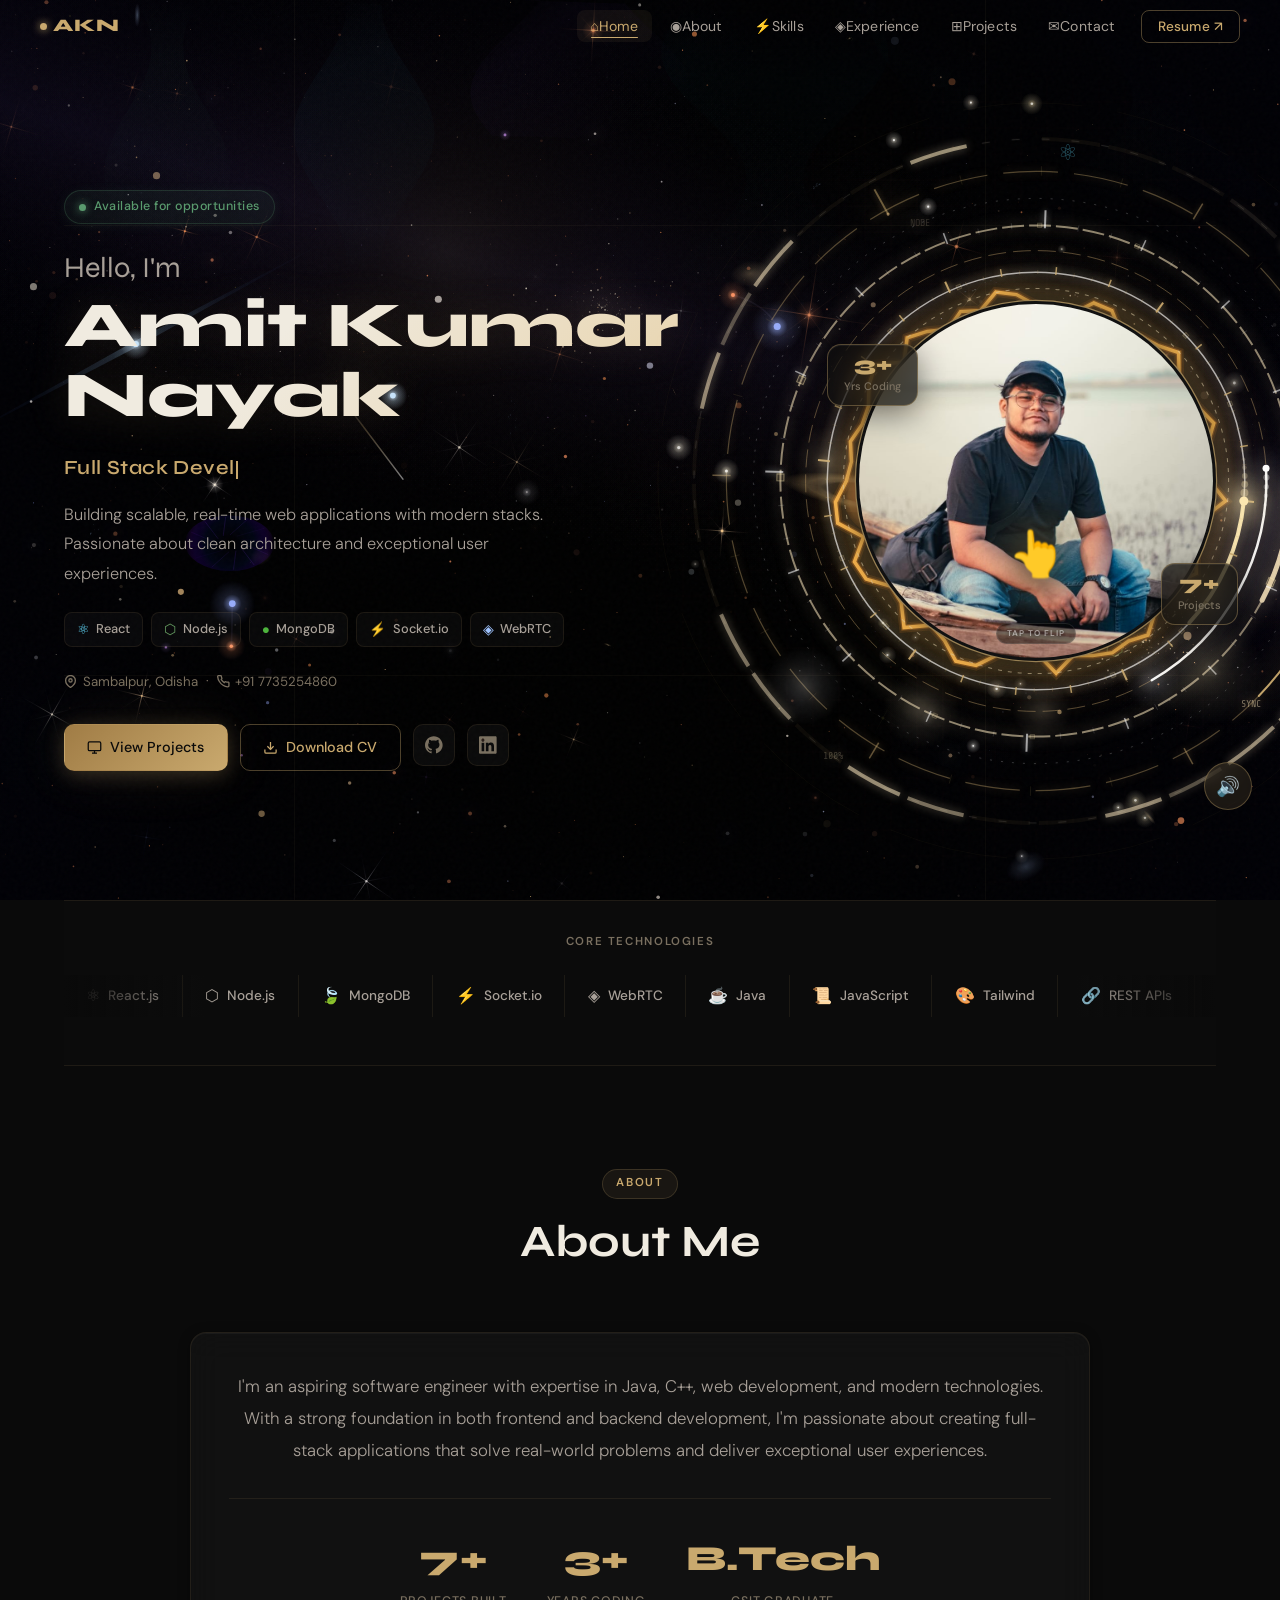
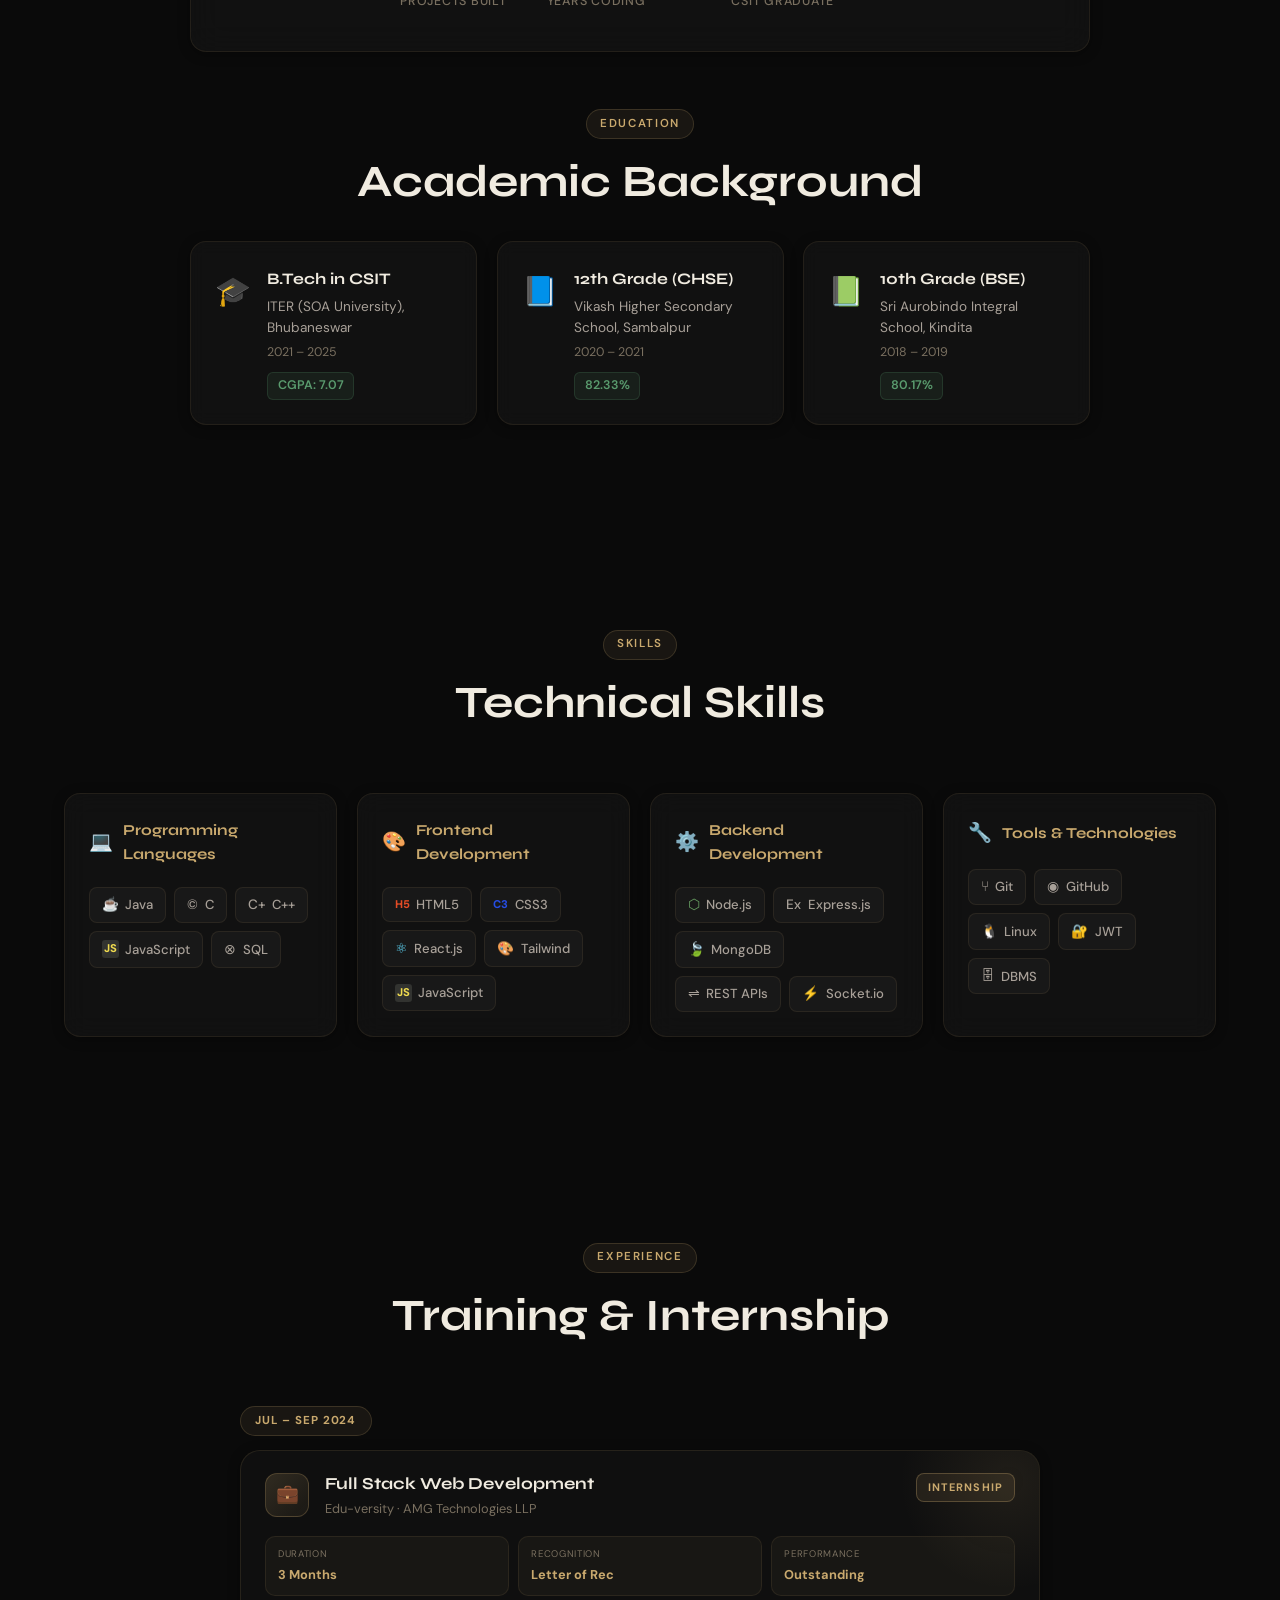
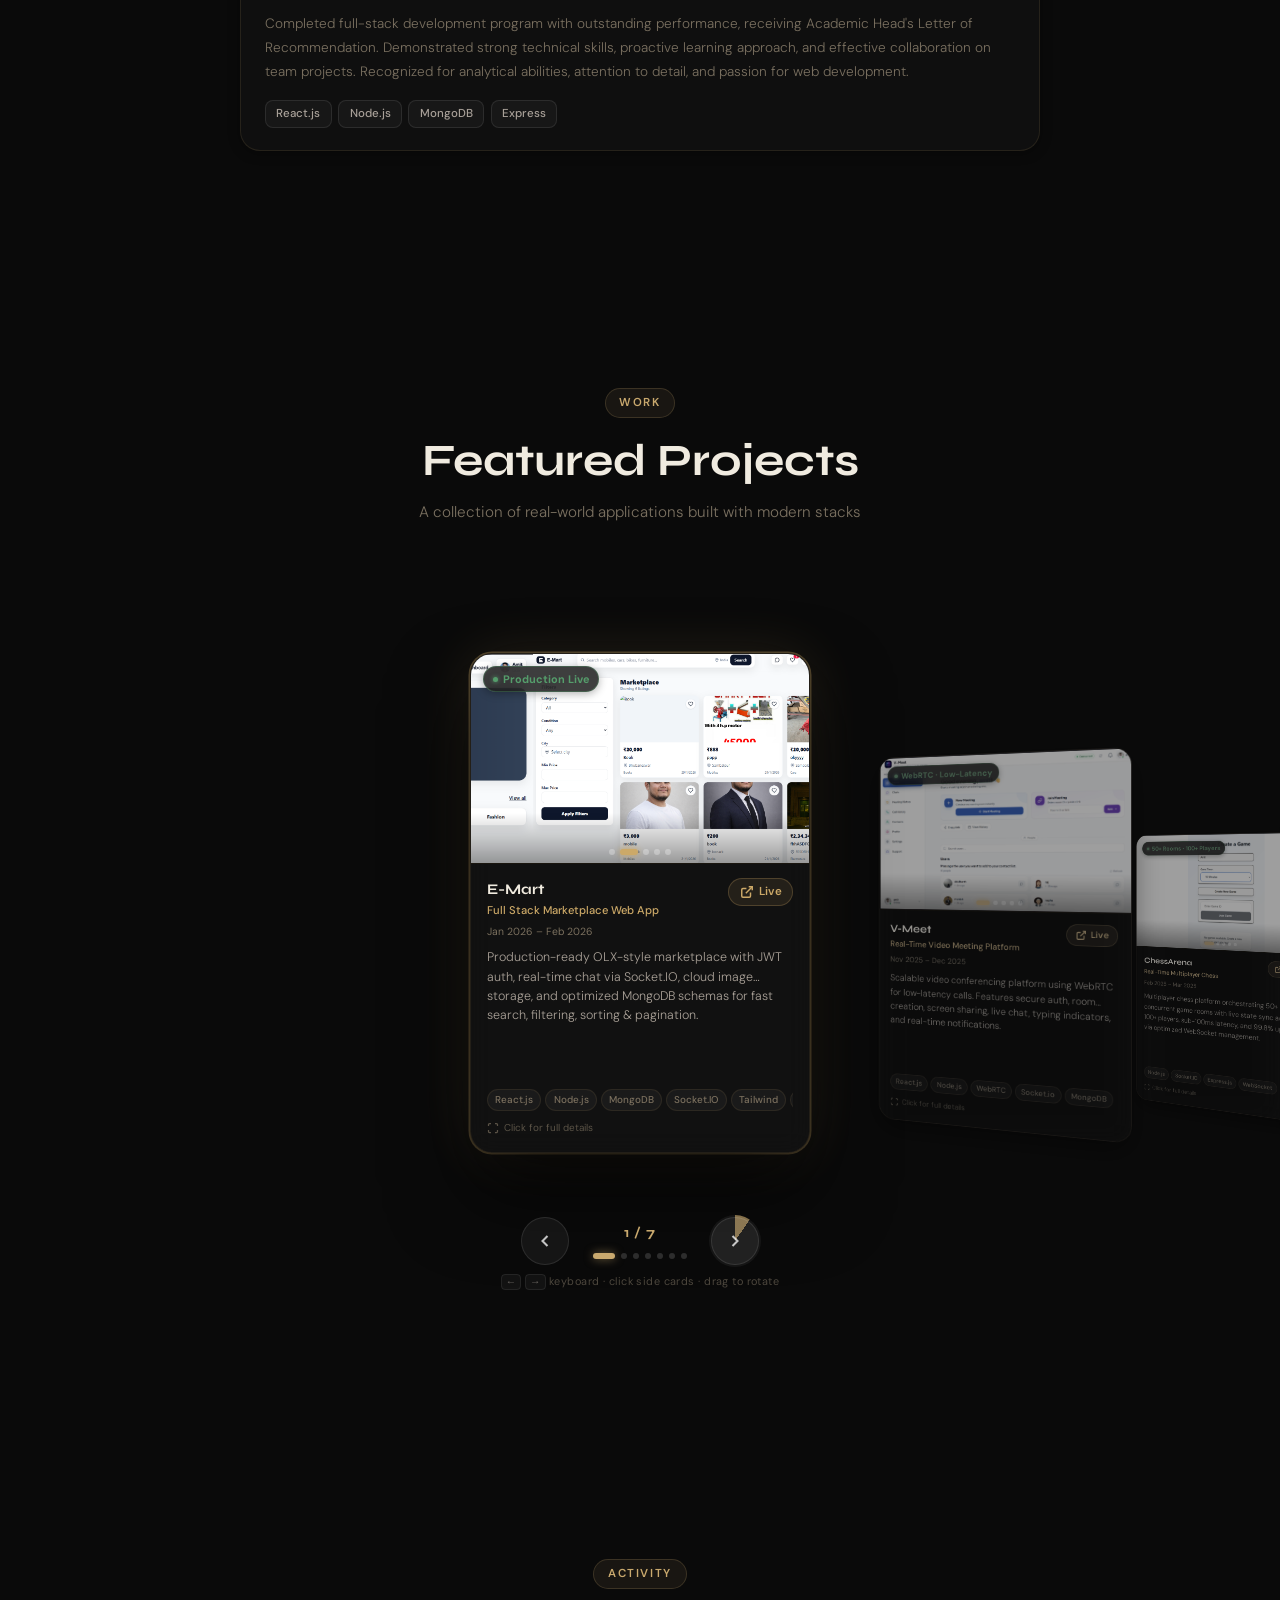
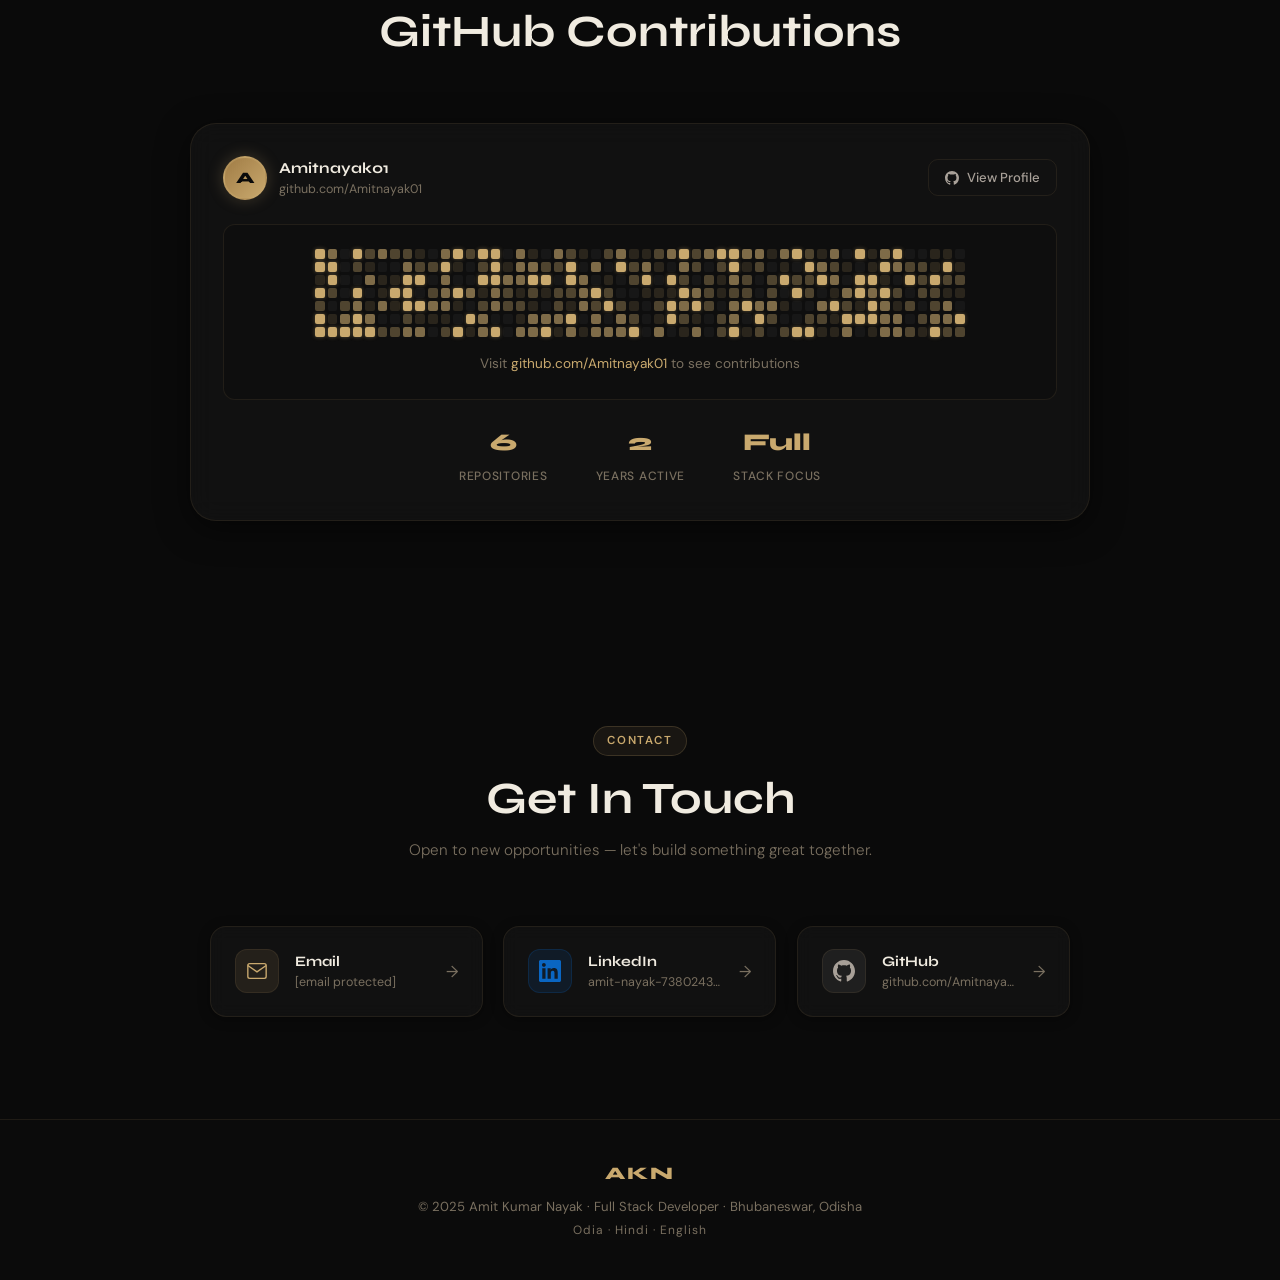
==== commit 785f6bfd: "Updated" ====
--- a/portfolio.html
+++ b/portfolio.html
@@ -256,23 +256,6 @@
     <div class="particles" id="particles"></div>
     <div class="noise-overlay" aria-hidden="true"></div>
 
-    <!-- ── Command Palette ── -->
-    <div class="cmd-overlay" id="cmdOverlay" role="dialog" aria-label="Command palette" aria-modal="true">
-        <div class="cmd-palette" id="cmdPalette">
-            <div class="cmd-input-wrap">
-                <span class="cmd-icon">⌕</span>
-                <input type="text" class="cmd-input" id="cmdInput" placeholder="Search… type a command" autocomplete="off" spellcheck="false">
-                <span class="cmd-kbd">ESC</span>
-            </div>
-            <div class="cmd-results" id="cmdResults" role="listbox"></div>
-            <div class="cmd-footer">
-                <span class="cmd-hint"><kbd>↑</kbd><kbd>↓</kbd> navigate</span>
-                <span class="cmd-hint"><kbd>↵</kbd> select</span>
-                <span class="cmd-hint"><kbd>esc</kbd> close</span>
-            </div>
-        </div>
-    </div>
-
     <!-- ── Navigation ── -->
     <nav id="navbar">
         <div class="nav-container">
@@ -280,16 +263,41 @@
                 <span class="brand-dot"></span>AKN
             </div>
 
-            <ul id="navMenu" role="menubar">
-                <li role="none"><a href="#hero"       class="active" role="menuitem">Home</a></li>
-                <li role="none"><a href="#about"      role="menuitem">About</a></li>
-                <li role="none"><a href="#skills"     role="menuitem">Skills</a></li>
-                <li role="none"><a href="#experience" role="menuitem">Experience</a></li>
-                <li role="none"><a href="#projects"   role="menuitem">Projects</a></li>
-                <li role="none"><a href="#contact"    role="menuitem">Contact</a></li>
-            </ul>
+
+<ul id="navMenu" role="menubar">
+    <li role="none">
+        <a href="#hero" class="active" role="menuitem">
+            <span class="nav-icon">⌂</span>Home
+        </a>
+    </li>
+    <li role="none">
+        <a href="#about" role="menuitem">
+            <span class="nav-icon">◉</span>About
+        </a>
+    </li>
+    <li role="none">
+        <a href="#skills" role="menuitem">
+            <span class="nav-icon">⚡</span>Skills
+        </a>
+    </li>
+    <li role="none">
+        <a href="#experience" role="menuitem">
+            <span class="nav-icon">◈</span>Experience
+        </a>
+    </li>
+    <li role="none">
+        <a href="#projects" role="menuitem">
+            <span class="nav-icon">⊞</span>Projects
+        </a>
+    </li>
+    <li role="none">
+        <a href="#contact" role="menuitem">
+            <span class="nav-icon">✉</span>Contact
+        </a>
+    </li>
+</ul>
+
             <div class="nav-controls">
-                <button class="nav-icon-btn" id="cmdTrigger" aria-label="Open command palette" title="Command palette (Ctrl+K)">⌘</button>
                 <a href="Amit Nayak-Resume.pdf" class="nav-resume-btn" target="_blank" rel="noopener">Resume ↗</a>
                 <button class="menu-toggle" id="menuToggle" aria-label="Toggle menu" aria-expanded="false">
                 <span></span><span></span><span></span>
--- a/styles.css
+++ b/styles.css
@@ -169,16 +169,7 @@
 nav a:hover::after, nav a.active::after { left: 14px; right: 14px; }
 nav a:hover, nav a.active { color: var(--gold); background: rgba(201,169,110,0.07); }
 
-/* Nav Controls (theme + cmd palette) */
-.nav-controls { display: flex; align-items: center; gap: 0.5rem; margin-left: 0.75rem; flex-shrink: 0; }
-.nav-icon-btn {
-    width: 34px; height: 34px; border-radius: 8px;
-    background: transparent; border: 1px solid var(--border);
-    color: var(--text-dim); cursor: pointer;
-    display: flex; align-items: center; justify-content: center;
-    transition: all var(--transition); font-size: 0.85rem;
-    flex-shrink: 0;
-}
+
 .nav-icon-btn:hover { background: rgba(201,169,110,0.1); border-color: var(--border-hover); color: var(--gold); }
 .nav-resume-btn {
     margin-left: 0.25rem; flex-shrink: 0; padding: 0.45rem 1rem;
@@ -204,77 +195,6 @@
 .menu-toggle.active span:nth-child(2) { opacity: 0; transform: translateX(-8px); }
 .menu-toggle.active span:nth-child(3) { transform: rotate(-45deg) translate(5px, -5px); }
 
-/* ── Command Palette ───────────────────────────────── */
-.cmd-overlay {
-    position: fixed; inset: 0; z-index: 10000;
-    background: rgba(0,0,0,0.72); backdrop-filter: blur(8px);
-    display: none; align-items: flex-start; justify-content: center;
-    padding-top: 14vh;
-    animation: cmdFadeIn 0.18s ease both;
-}
-.cmd-overlay.open { display: flex; }
-@keyframes cmdFadeIn { from { opacity: 0; } to { opacity: 1; } }
-.cmd-palette {
-    width: min(560px, 90vw);
-    background: var(--bg-glass);
-    border: 1px solid var(--border-hover);
-    border-radius: var(--radius-lg);
-    backdrop-filter: blur(32px) saturate(180%);
-    box-shadow: var(--shadow-lg), 0 0 0 1px rgba(255,255,255,0.04);
-    overflow: hidden;
-    animation: cmdSlideIn 0.22s cubic-bezier(0.34,1.36,0.64,1) both;
-}
-@keyframes cmdSlideIn { from { opacity:0; transform:scale(0.94) translateY(-12px); } to { opacity:1; transform:scale(1) translateY(0); } }
-.cmd-input-wrap {
-    display: flex; align-items: center; gap: 0.75rem;
-    padding: 1rem 1.25rem; border-bottom: 1px solid var(--border);
-}
-.cmd-icon { color: var(--text-muted); flex-shrink: 0; font-size: 1rem; }
-.cmd-input {
-    flex: 1; background: none; border: none; outline: none;
-    font-family: 'DM Sans', sans-serif; font-size: 1rem;
-    color: var(--text); caret-color: var(--gold);
-}
-.cmd-input::placeholder { color: var(--text-muted); }
-.cmd-kbd {
-    font-size: 0.7rem; color: var(--text-muted);
-    background: rgba(255,255,255,0.06); border: 1px solid var(--border);
-    padding: 0.15rem 0.45rem; border-radius: 5px; font-family: monospace;
-    flex-shrink: 0;
-}
-.cmd-results { max-height: 340px; overflow-y: auto; padding: 0.5rem; }
-.cmd-group-label {
-    font-size: 0.68rem; font-weight: 700; letter-spacing: 0.12em;
-    text-transform: uppercase; color: var(--text-muted);
-    padding: 0.5rem 0.75rem 0.3rem;
-}
-.cmd-item {
-    display: flex; align-items: center; gap: 0.75rem;
-    padding: 0.7rem 0.75rem; border-radius: 10px;
-    cursor: pointer; transition: all var(--transition);
-    color: var(--text-dim); font-size: 0.9rem;
-}
-.cmd-item:hover, .cmd-item.selected {
-    background: rgba(201,169,110,0.1); color: var(--gold);
-    transform: translateX(4px);
-}
-.cmd-item-icon { font-size: 1rem; flex-shrink: 0; width: 20px; text-align: center; }
-.cmd-item-label { flex: 1; }
-.cmd-item-shortcut {
-    font-size: 0.7rem; color: var(--text-muted);
-    background: rgba(255,255,255,0.05); padding: 0.15rem 0.45rem;
-    border-radius: 4px; font-family: monospace;
-}
-.cmd-footer {
-    padding: 0.6rem 1.25rem; border-top: 1px solid var(--border);
-    display: flex; gap: 1rem; align-items: center;
-}
-.cmd-hint { font-size: 0.7rem; color: var(--text-muted); display: flex; align-items: center; gap: 0.3rem; }
-.cmd-hint kbd {
-    background: rgba(255,255,255,0.06); border: 1px solid var(--border);
-    border-radius: 3px; padding: 0.1rem 0.35rem; font-size: 0.65rem;
-    font-family: monospace; color: var(--text-dim);
-}
 
 /* ── Container ─────────────────────────────────────── */
 .container { max-width: 1200px; margin: 0 auto; padding: 0 1.5rem; position: relative; z-index: 1; }
@@ -1333,7 +1253,6 @@
     .github-stats-row { gap: 1.5rem; }
     .gh-graph-grid { grid-template-columns: repeat(26, 1fr); }
     .hire-float { bottom: 1.2rem; right: 1.2rem; font-size: 0.76rem; padding: 0.55rem 1rem; }
-    .cmd-overlay { padding-top: 8vh; }
 }
 
 
